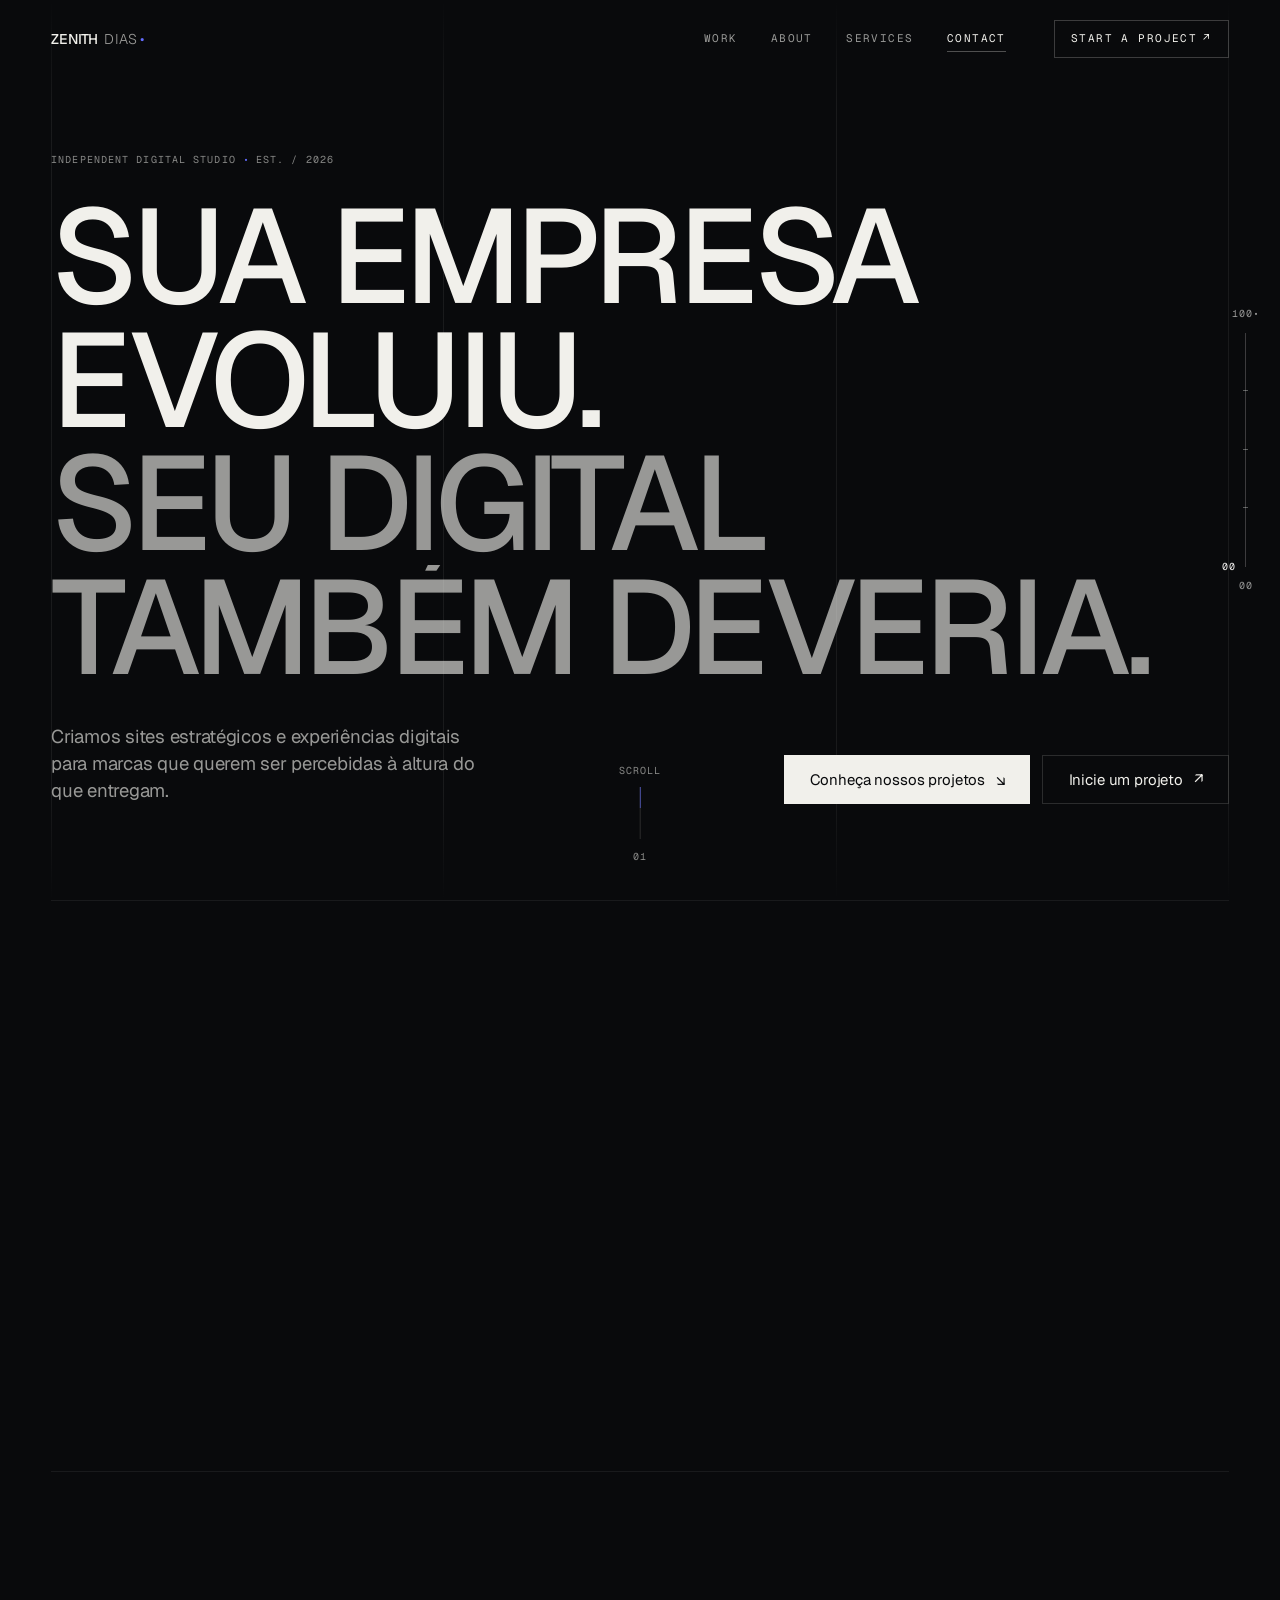
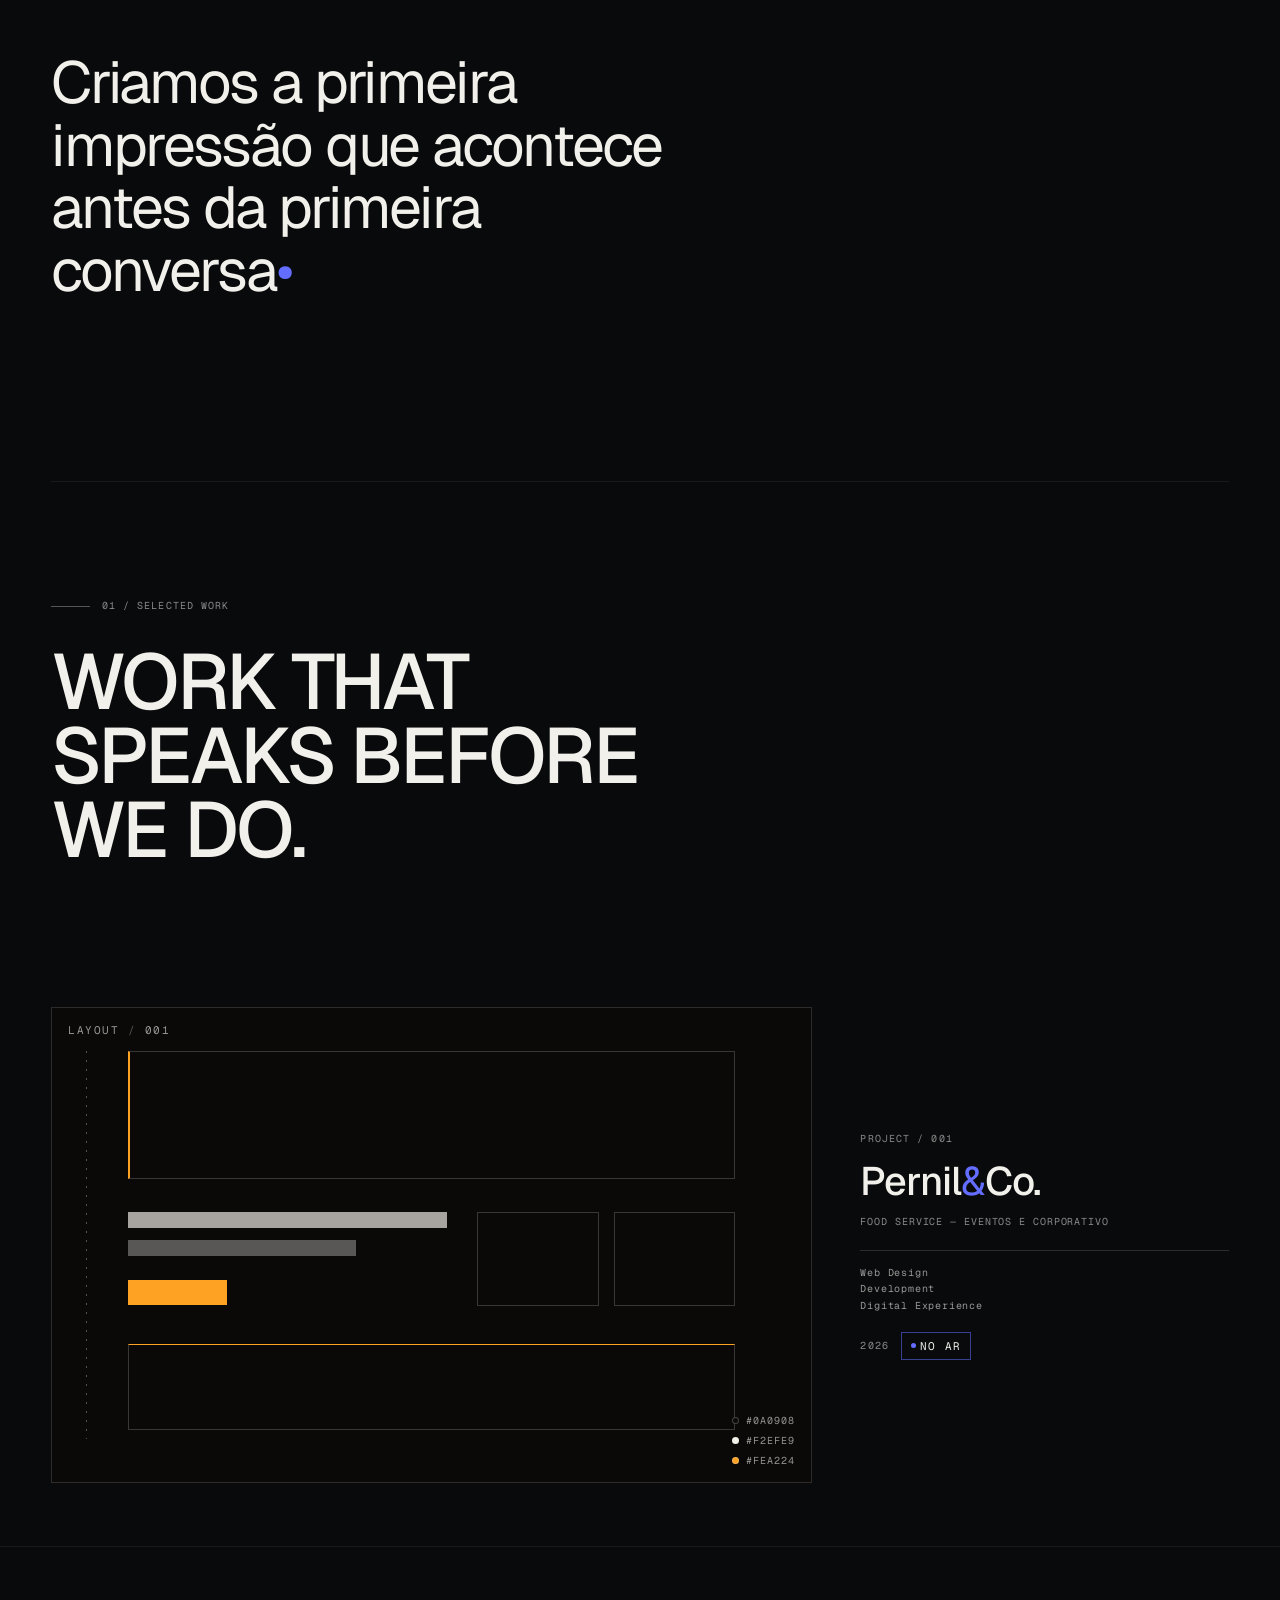
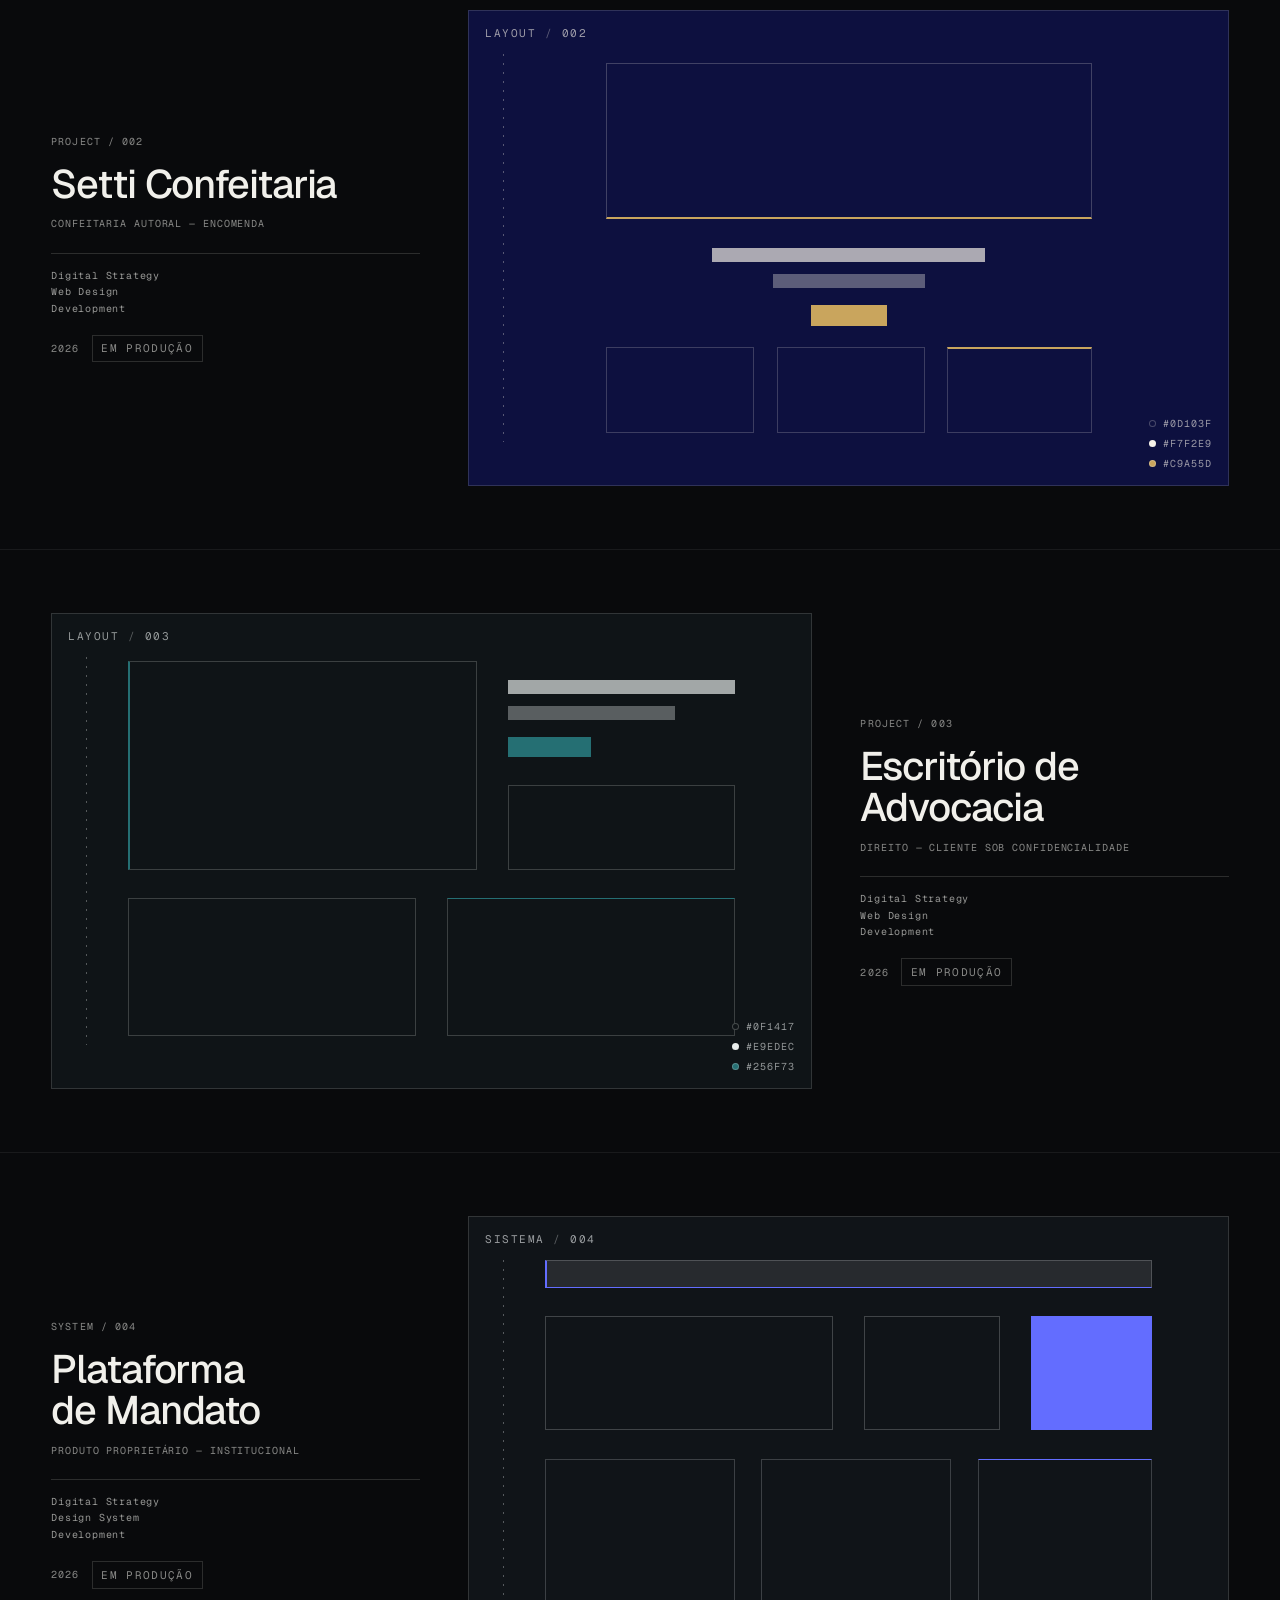
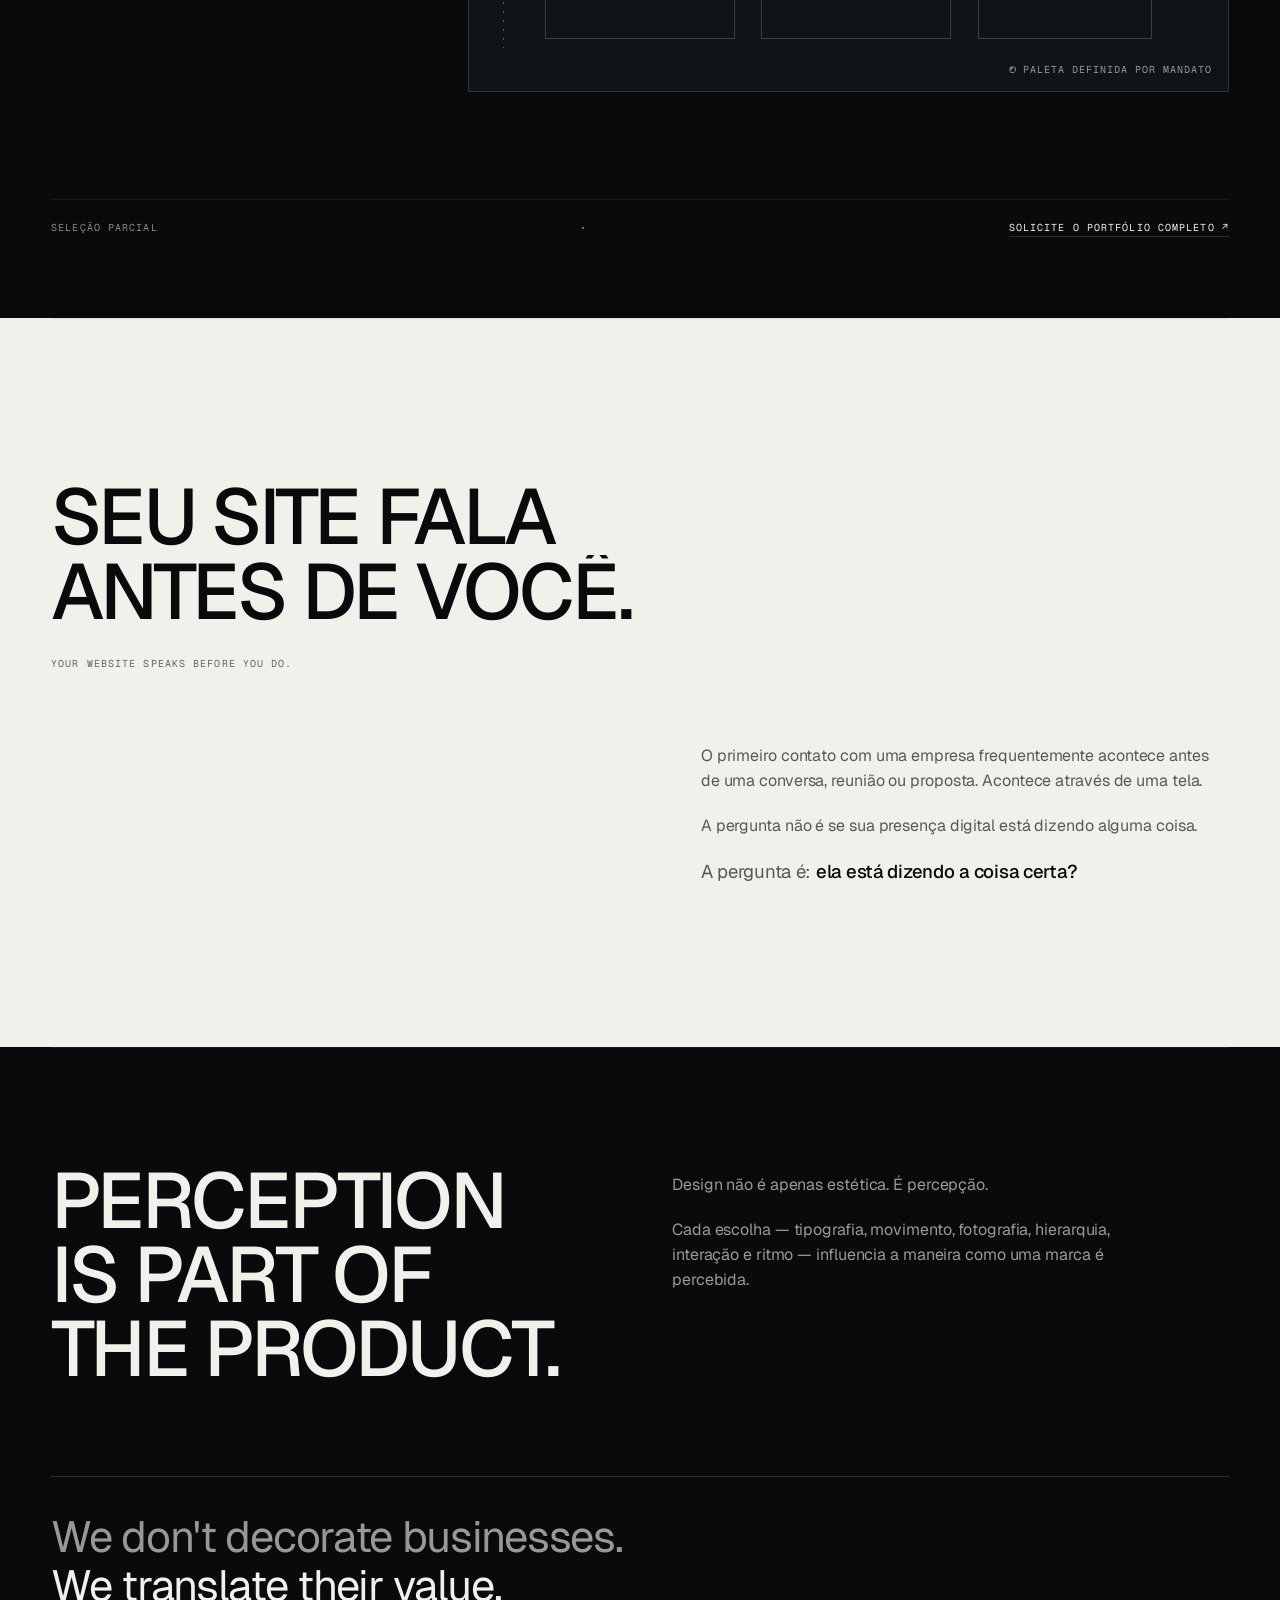
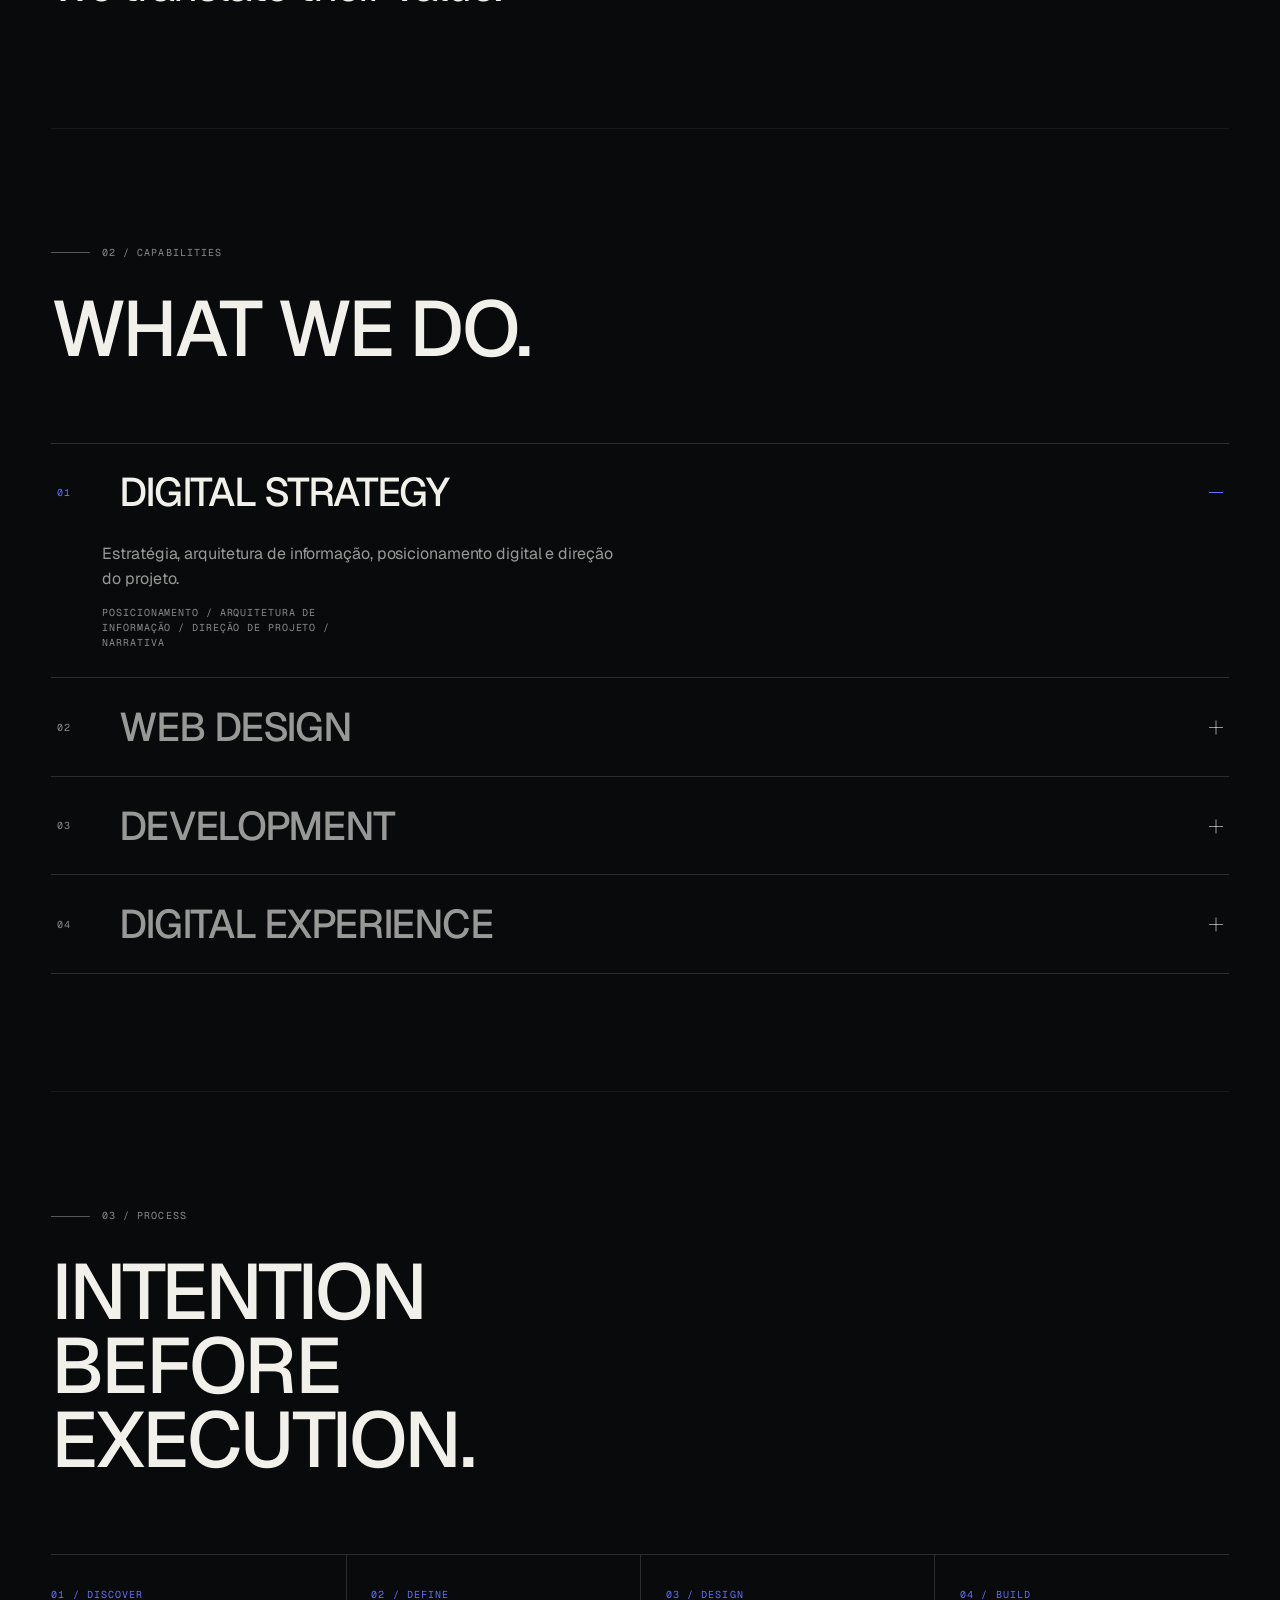
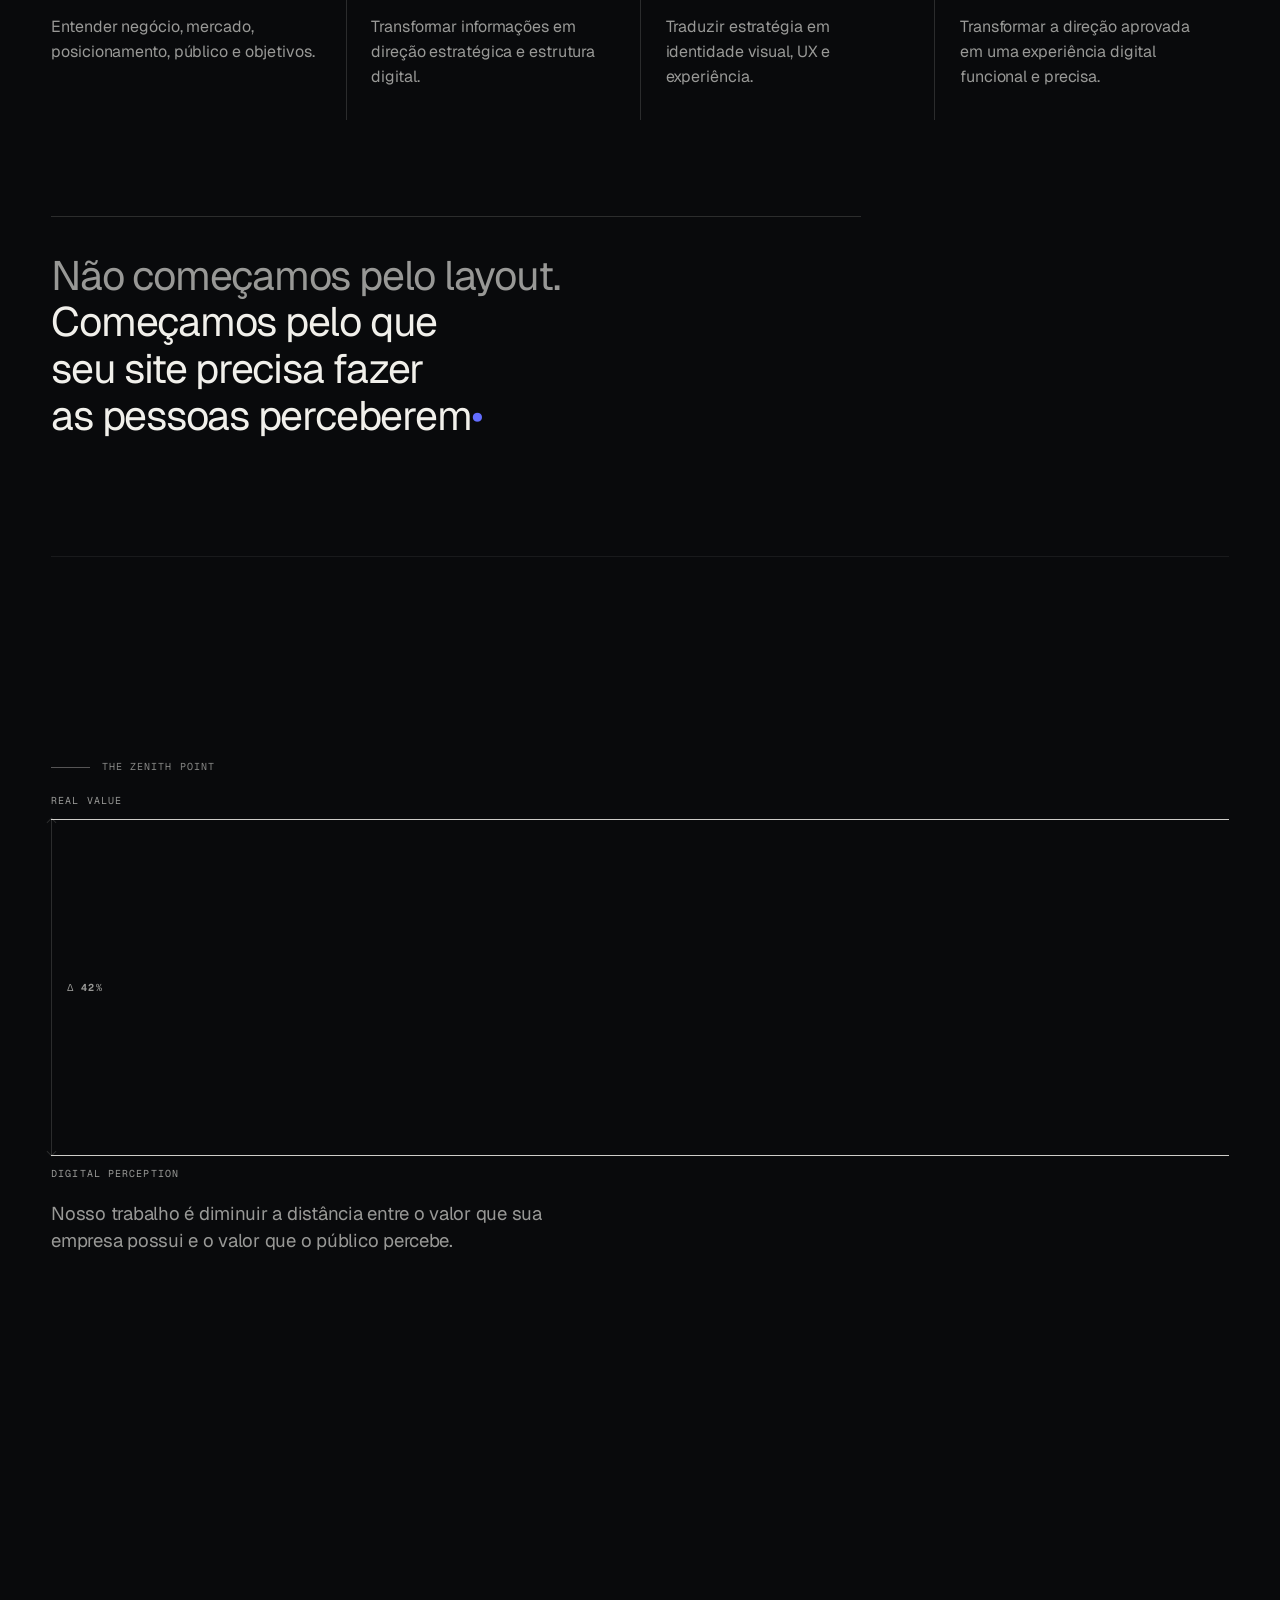
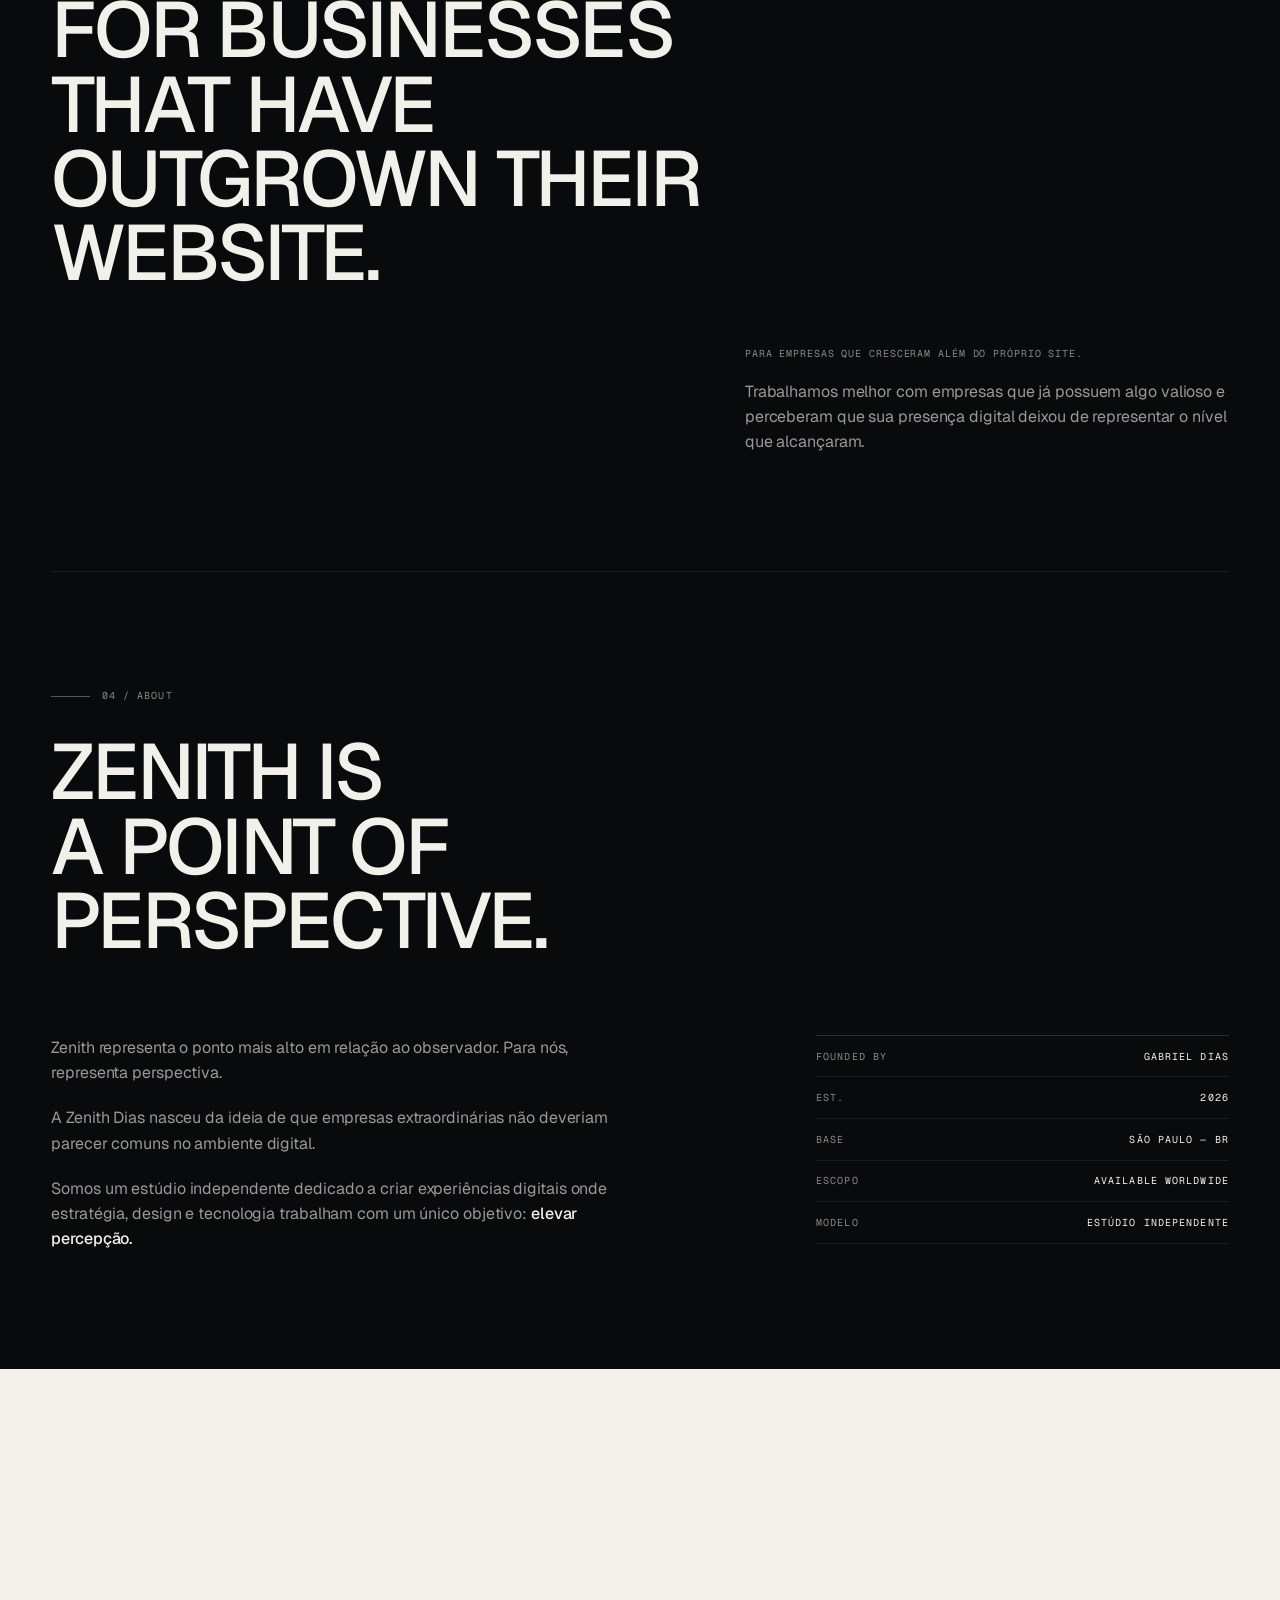
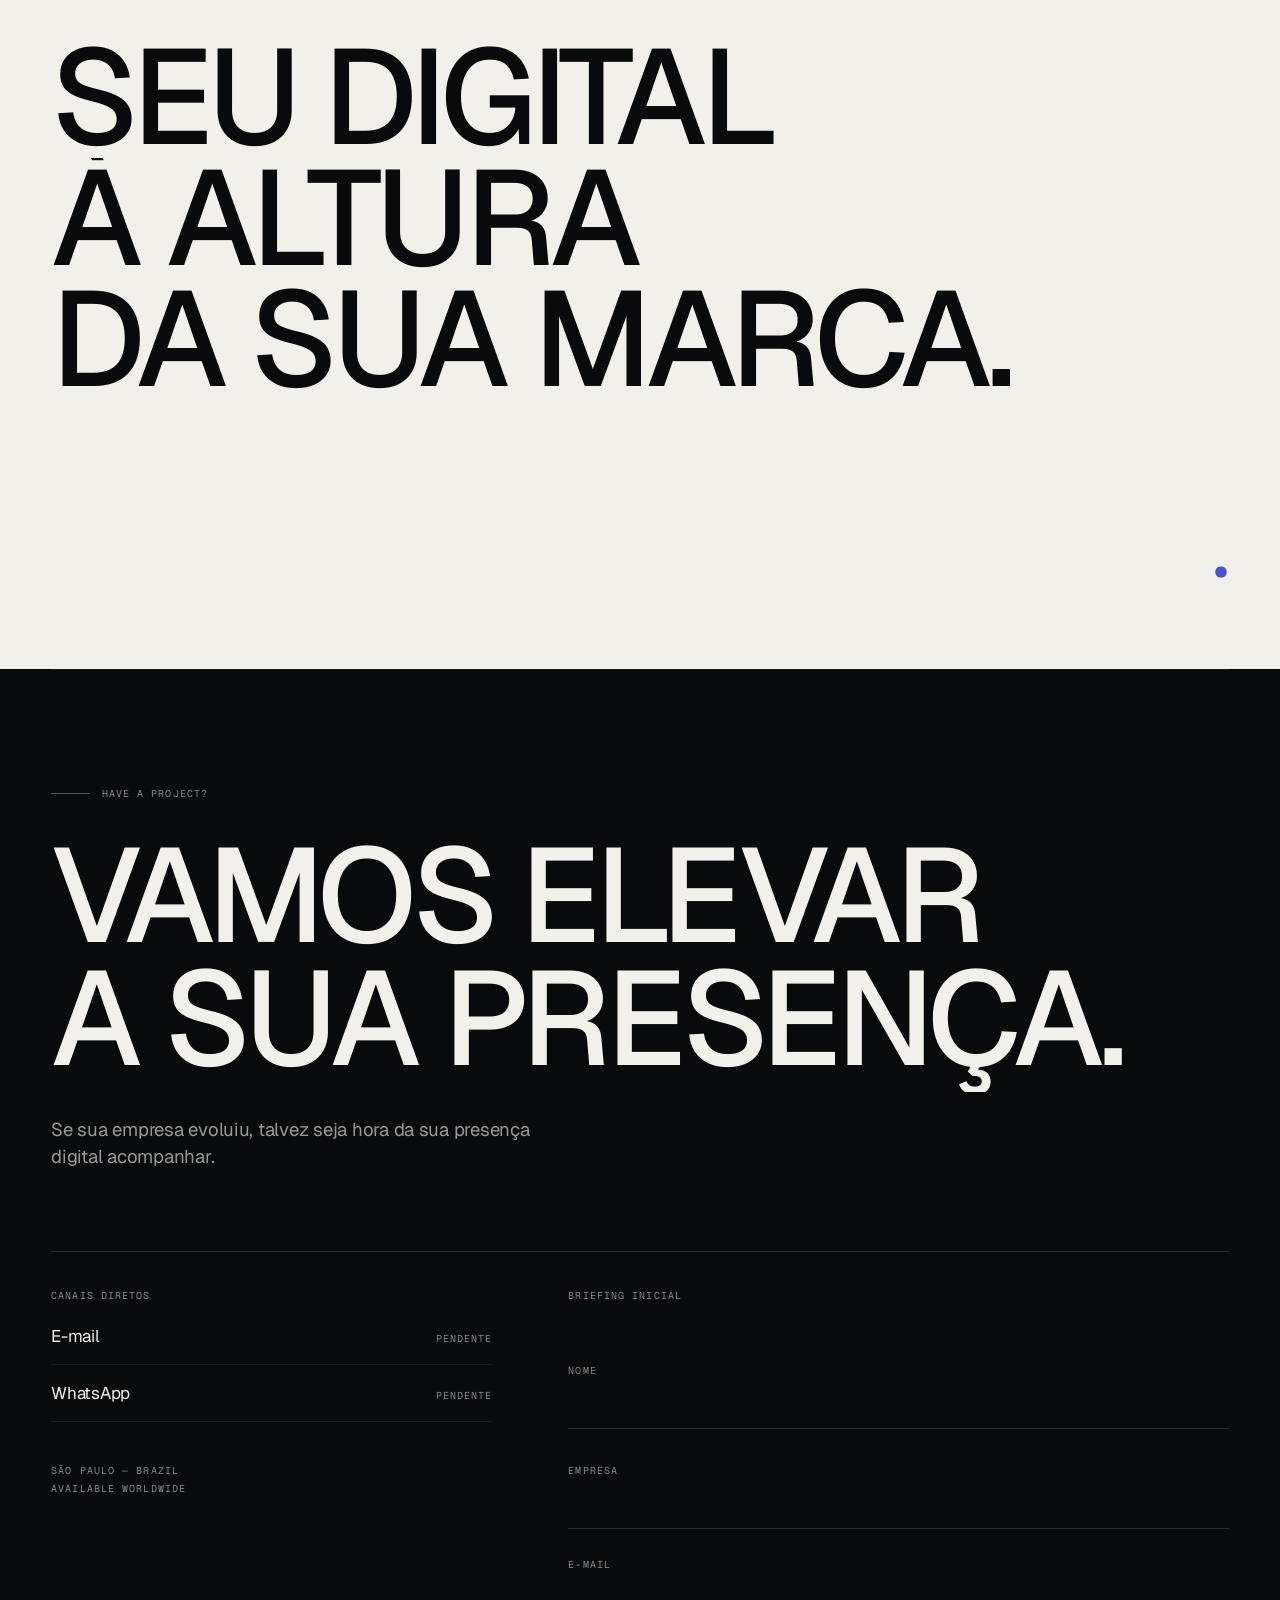
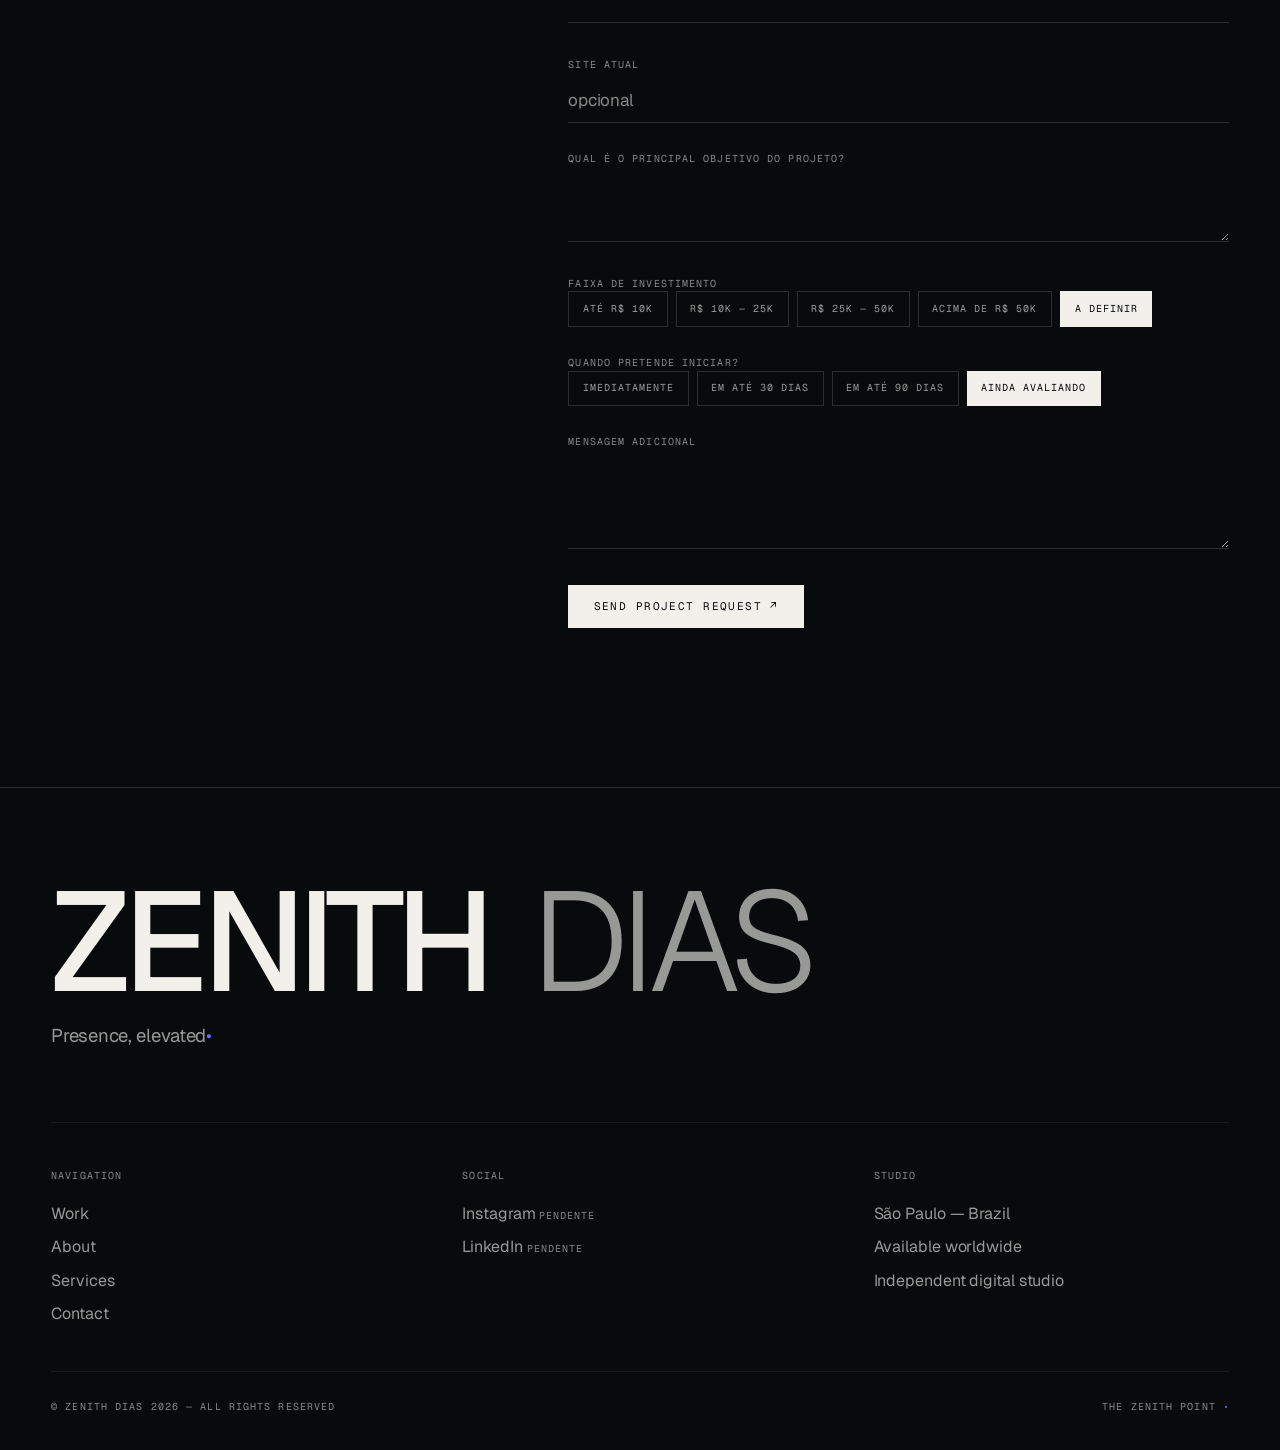
==== index.html @ bc4e7023 "Site institucional da Zenith Dias Página única em HTML, CSS e JavaScript puros, sem build.  Conceito" ====
<!DOCTYPE html>
<html lang="pt-BR">
<head>
<meta charset="utf-8">
<meta name="viewport" content="width=device-width, initial-scale=1">
<meta name="theme-color" content="#090A0C">

<title>Zenith Dias — Independent Digital Studio</title>
<meta name="description" content="Zenith Dias é um estúdio digital independente especializado em estratégia, web design, desenvolvimento e experiências digitais para marcas que querem elevar sua presença online.">
<meta name="author" content="Zenith Dias">
<meta name="robots" content="index, follow">

<!-- PENDÊNCIA 03 — URL do GitHub Pages. Trocar pelo domínio definitivo quando existir (ver PENDENCIAS.md) -->
<link rel="canonical" href="https://gabrieldias-dev.github.io/zenith-dias/">
<meta property="og:type" content="website">
<meta property="og:site_name" content="Zenith Dias">
<meta property="og:locale" content="pt_BR">
<meta property="og:title" content="Zenith Dias — Independent Digital Studio">
<meta property="og:description" content="Transformamos presença digital em percepção de valor. Estratégia, web design, desenvolvimento e experiências digitais.">
<meta property="og:url" content="https://gabrieldias-dev.github.io/zenith-dias/">
<!-- PENDÊNCIA 04 — og:image ainda não existe. Quando a arte 1200x630 for criada:
     <meta property="og:image" content="https://gabrieldias-dev.github.io/zenith-dias/assets/og.png"> -->
<meta name="twitter:card" content="summary_large_image">
<meta name="twitter:title" content="Zenith Dias — Independent Digital Studio">
<meta name="twitter:description" content="Transformamos presença digital em percepção de valor.">

<link rel="icon" href="assets/favicon.svg" type="image/svg+xml">
<link rel="preconnect" href="https://fonts.googleapis.com">
<link rel="preconnect" href="https://fonts.gstatic.com" crossorigin>
<link rel="stylesheet" href="https://fonts.googleapis.com/css2?family=Geist:wght@300..700&family=Geist+Mono:wght@300..500&display=swap">
<link rel="stylesheet" href="assets/css/styles.css">

<script>
/* Decide o estado inicial antes da primeira pintura, para o loader nao piscar.
   Sem JS, a regra `html:not(.has-js) .loader{display:none}` mantem o site utilizavel. */
(function () {
  var h = document.documentElement;
  h.classList.add('has-js');
  var calmo = window.matchMedia('(prefers-reduced-motion: reduce)').matches;
  var visto = false;
  try { visto = sessionStorage.getItem('zd:entrada') === '1'; } catch (e) {}
  if (calmo || visto) { h.classList.add('sem-loader', 'is-ready'); }
})();
</script>

<script type="application/ld+json">
{
  "@context": "https://schema.org",
  "@type": "ProfessionalService",
  "name": "Zenith Dias",
  "alternateName": "Zenith Dias — Independent Digital Studio",
  "description": "Estúdio digital independente especializado em estratégia, web design, desenvolvimento e experiências digitais.",
  "url": "https://gabrieldias-dev.github.io/zenith-dias/",
  "slogan": "Presence, elevated.",
  "foundingDate": "2026",
  "founder": { "@type": "Person", "name": "Gabriel Dias" },
  "address": { "@type": "PostalAddress", "addressLocality": "São Paulo", "addressRegion": "SP", "addressCountry": "BR" },
  "areaServed": "Worldwide",
  "knowsAbout": ["Digital Strategy", "Web Design", "Web Development", "Digital Experience"]
}
</script>
</head>

<body class="s-dark">

<a class="salto" href="#hero">Ir para o conteúdo</a>

<!-- ══ EXPERIÊNCIA INICIAL ══════════════════════════════════════════════ -->
<div class="loader" id="loader" aria-hidden="true">
  <div class="loader__marca">
    <span class="loader__nome">ZENITH</span><span class="loader__ponto">•</span>
  </div>
  <div class="loader__medidor">
    <span class="loader__num" id="loader-num">00</span>
    <span class="loader__trilho"><span class="loader__fio" id="loader-fio"></span></span>
  </div>
</div>

<!-- ══ INSTRUMENTOS (decorativos) ═══════════════════════════════════════ -->
<div class="cursor" id="cursor" aria-hidden="true">
  <span class="cursor__anel"></span>
  <span class="cursor__rotulo" id="cursor-rotulo"></span>
</div>

<!-- Medidor de scroll: sobe de 00 até o Zenith Point, no topo. -->
<div class="medidor" id="medidor" aria-hidden="true">
  <span class="medidor__cap medidor__cap--alto">100<i>•</i></span>
  <span class="medidor__trilho">
    <span class="medidor__fio"></span>
    <i class="medidor__tick" style="--at:.25"></i>
    <i class="medidor__tick" style="--at:.5"></i>
    <i class="medidor__tick" style="--at:.75"></i>
    <span class="medidor__marca"><b id="medidor-num">00</b></span>
  </span>
  <span class="medidor__cap medidor__cap--baixo">00</span>
</div>

<!-- ══ HEADER ═══════════════════════════════════════════════════════════ -->
<header class="cabeca" id="cabeca">
  <div class="cabeca__in">
    <a class="marca" href="#hero" aria-label="Zenith Dias — início">
      <span class="marca__z">ZENITH</span><span class="marca__d">DIAS</span><span class="marca__p" aria-hidden="true">•</span>
    </a>

    <nav class="nav" aria-label="Navegação principal">
      <a href="#work"><span>WORK</span></a>
      <a href="#about"><span>ABOUT</span></a>
      <a href="#services"><span>SERVICES</span></a>
      <a href="#contact"><span>CONTACT</span></a>
    </nav>

    <a class="cta-topo" href="#contact" data-magnetico>
      <span>START A PROJECT</span><i aria-hidden="true">↗</i>
    </a>

    <button class="menu-btn" id="menu-btn" type="button" aria-expanded="false" aria-controls="menu">
      <span class="menu-btn__t">MENU</span>
      <span class="menu-btn__i" aria-hidden="true"><i></i><i></i></span>
    </button>
  </div>
</header>

<!-- Menu mobile -->
<div class="menu" id="menu" hidden>
  <nav class="menu__nav" aria-label="Navegação">
    <a href="#work"><em>01</em><span>WORK</span></a>
    <a href="#services"><em>02</em><span>SERVICES</span></a>
    <a href="#about"><em>03</em><span>ABOUT</span></a>
    <a href="#contact"><em>04</em><span>CONTACT</span></a>
  </nav>
  <div class="menu__pe">
    <p class="mono">SÃO PAULO — BRAZIL<br>AVAILABLE WORLDWIDE</p>
    <p class="mono">PRESENCE, ELEVATED<span class="pt">•</span></p>
  </div>
</div>

<main id="conteudo">

  <!-- ══ HERO ═══════════════════════════════════════════════════════════ -->
  <section class="hero" id="hero">
    <div class="hero__grade" aria-hidden="true"><i></i><i></i><i></i><i></i></div>

    <div class="hero__in">
      <p class="mono hero__eyebrow" data-reveal>
        INDEPENDENT DIGITAL STUDIO <span class="pt" aria-hidden="true">•</span> EST. / 2026
      </p>

      <h1 class="display hero__h1" data-linhas>
        <span class="linha"><span>SUA EMPRESA</span></span>
        <span class="linha"><span>EVOLUIU.</span></span>
        <span class="linha linha--dim"><span>SEU DIGITAL</span></span>
        <span class="linha linha--dim"><span>TAMBÉM DEVERIA.</span></span>
      </h1>

      <div class="hero__base">
        <p class="lead hero__lead" data-reveal style="--d:.55s">
          Criamos sites estratégicos e experiências digitais para marcas
          que querem ser percebidas à altura do que entregam.
        </p>

        <div class="hero__acoes" data-reveal style="--d:.68s">
          <a class="btn btn--forte" href="#work" data-magnetico>
            <span>Conheça nossos projetos</span><i aria-hidden="true">↘</i>
          </a>
          <a class="btn btn--fio" href="#contact" data-magnetico>
            <span>Inicie um projeto</span><i aria-hidden="true">↗</i>
          </a>
        </div>
      </div>
    </div>

    <div class="hero__meta hero__meta--esq mono" data-reveal style="--d:.8s">
      <span>ZENITH DIAS</span>
      <span>SÃO PAULO — BRAZIL</span>
      <span>AVAILABLE WORLDWIDE</span>
    </div>

    <div class="hero__meta hero__meta--dir mono" data-reveal style="--d:.86s">
      <span>STRATEGY / DESIGN / TECHNOLOGY</span>
      <span class="hero__slogan">Presence, elevated<i class="pt" aria-hidden="true">•</i></span>
    </div>

    <div class="scroll-ind mono" data-reveal style="--d:.92s" aria-hidden="true">
      <span>SCROLL</span>
      <span class="scroll-ind__fio"><i></i></span>
      <span>01</span>
    </div>
  </section>

  <!-- ══ MANIFESTO ══════════════════════════════════════════════════════ -->
  <section class="secao manifesto" aria-labelledby="t-manifesto">
    <div class="rail">
      <div class="manifesto__grid">
        <h2 class="h2 manifesto__h2" id="t-manifesto" data-palavras>
          GOOD BUSINESSES SHOULDN'T LOOK ORDINARY.
        </h2>

        <div class="manifesto__txt">
          <p data-reveal>
            A Zenith Dias existe para reduzir a distância entre o valor que uma
            empresa entrega e a maneira como ela é percebida.
          </p>
          <p data-reveal style="--d:.12s">
            Unimos estratégia, design e tecnologia para construir experiências
            digitais capazes de representar negócios com mais clareza, presença
            e autoridade.
          </p>
          <p class="mono manifesto__tag" data-reveal style="--d:.24s">
            PERCEPÇÃO <span aria-hidden="true">/</span> ESTRATÉGIA <span aria-hidden="true">/</span> PRESENÇA
          </p>
        </div>
      </div>
    </div>
  </section>

  <!-- ══ FRASE ISOLADA ══════════════════════════════════════════════════ -->
  <section class="secao citacao" aria-label="Nossa premissa">
    <div class="rail">
      <p class="citacao__txt" data-linhas>
        <span class="linha"><span>Criamos a primeira</span></span>
        <span class="linha"><span>impressão que acontece</span></span>
        <span class="linha"><span>antes da primeira</span></span>
        <span class="linha"><span>conversa<i class="pt" aria-hidden="true">•</i></span></span>
      </p>
    </div>
  </section>

  <!-- ══ 01 / SELECTED WORK ═════════════════════════════════════════════ -->
  <section class="secao trabalho" id="work" aria-labelledby="t-work">
    <div class="rail">
      <header class="secao__topo">
        <p class="mono num-secao">01 <span aria-hidden="true">/</span> SELECTED WORK</p>
        <h2 class="h2" id="t-work" data-linhas>
          <span class="linha"><span>WORK THAT</span></span>
          <span class="linha"><span>SPEAKS BEFORE</span></span>
          <span class="linha"><span>WE DO.</span></span>
        </h2>
      </header>
    </div>

    <ol class="projetos">

      <!-- 001 -->
      <li class="projeto" data-projeto>
        <a class="projeto__link" href="https://gabrieldias-dev.github.io/pernil-co/" target="_blank" rel="noopener noreferrer" data-cursor="LIVE ↗">
          <figure class="chapa" style="--p-bg:#0a0908; --p-ink:#f2efe9; --p-accent:#fea224">
            <div class="chapa__quadro">
              <!-- Captura real entra aqui e cobre a planta:
                   <img src="assets/img/work/pernil.webp" alt="Site da Pernil&Co." loading="lazy" decoding="async"> -->
              <div class="planta" aria-hidden="true">
                <span class="planta__b planta__b--hero"></span>
                <span class="planta__b planta__b--t1"></span>
                <span class="planta__b planta__b--t2"></span>
                <span class="planta__b planta__b--cta"></span>
                <span class="planta__b planta__b--c1"></span>
                <span class="planta__b planta__b--c2"></span>
                <span class="planta__b planta__b--faixa"></span>
                <span class="planta__eixo"></span>
              </div>
              <p class="chapa__nota mono" aria-hidden="true">LAYOUT <span>/</span> 001</p>
              <ul class="chapa__cores mono" aria-label="Paleta do projeto">
                <li><i style="background:#0a0908"></i>#0A0908</li>
                <li><i style="background:#f2efe9"></i>#F2EFE9</li>
                <li><i style="background:#fea224"></i>#FEA224</li>
              </ul>
            </div>
          </figure>

          <div class="projeto__ficha">
            <p class="mono projeto__id">PROJECT <span aria-hidden="true">/</span> 001</p>
            <h3 class="h3 projeto__nome">Pernil<span class="amp">&amp;</span>Co.</h3>
            <p class="projeto__seg mono">FOOD SERVICE — EVENTOS E CORPORATIVO</p>
            <ul class="projeto__servs mono">
              <li>Web Design</li>
              <li>Development</li>
              <li>Digital Experience</li>
            </ul>
            <p class="projeto__ano mono">2026 <span class="tag tag--live">NO AR</span></p>
          </div>
        </a>
      </li>

      <!-- 002 -->
      <li class="projeto projeto--inverso" data-projeto>
        <div class="projeto__link" data-cursor="EM PRODUÇÃO">
          <figure class="chapa" style="--p-bg:#0d103f; --p-ink:#f7f2e9; --p-accent:#c9a55d">
            <div class="chapa__quadro">
              <div class="planta planta--editorial" aria-hidden="true">
                <span class="planta__b planta__b--hero"></span>
                <span class="planta__b planta__b--t1"></span>
                <span class="planta__b planta__b--t2"></span>
                <span class="planta__b planta__b--cta"></span>
                <span class="planta__b planta__b--c1"></span>
                <span class="planta__b planta__b--c2"></span>
                <span class="planta__b planta__b--faixa"></span>
                <span class="planta__eixo"></span>
              </div>
              <p class="chapa__nota mono" aria-hidden="true">LAYOUT <span>/</span> 002</p>
              <ul class="chapa__cores mono" aria-label="Paleta do projeto">
                <li><i style="background:#0d103f"></i>#0D103F</li>
                <li><i style="background:#f7f2e9"></i>#F7F2E9</li>
                <li><i style="background:#c9a55d"></i>#C9A55D</li>
              </ul>
            </div>
          </figure>

          <div class="projeto__ficha">
            <p class="mono projeto__id">PROJECT <span aria-hidden="true">/</span> 002</p>
            <h3 class="h3 projeto__nome">Setti Confeitaria</h3>
            <p class="projeto__seg mono">CONFEITARIA AUTORAL — ENCOMENDA</p>
            <ul class="projeto__servs mono">
              <li>Digital Strategy</li>
              <li>Web Design</li>
              <li>Development</li>
            </ul>
            <p class="projeto__ano mono">2026 <span class="tag">EM PRODUÇÃO</span></p>
          </div>
        </div>
      </li>

      <!-- 003 -->
      <li class="projeto" data-projeto>
        <div class="projeto__link" data-cursor="EM PRODUÇÃO">
          <figure class="chapa" style="--p-bg:#0F1417; --p-ink:#E9EDEC; --p-accent:#256F73">
            <div class="chapa__quadro">
              <div class="planta planta--institucional" aria-hidden="true">
                <span class="planta__b planta__b--hero"></span>
                <span class="planta__b planta__b--t1"></span>
                <span class="planta__b planta__b--t2"></span>
                <span class="planta__b planta__b--cta"></span>
                <span class="planta__b planta__b--c1"></span>
                <span class="planta__b planta__b--c2"></span>
                <span class="planta__b planta__b--faixa"></span>
                <span class="planta__eixo"></span>
              </div>
              <p class="chapa__nota mono" aria-hidden="true">LAYOUT <span>/</span> 003</p>
              <ul class="chapa__cores mono" aria-label="Paleta do projeto">
                <li><i style="background:#0F1417"></i>#0F1417</li>
                <li><i style="background:#E9EDEC"></i>#E9EDEC</li>
                <li><i style="background:#256F73"></i>#256F73</li>
              </ul>
            </div>
          </figure>

          <div class="projeto__ficha">
            <p class="mono projeto__id">PROJECT <span aria-hidden="true">/</span> 003</p>
            <h3 class="h3 projeto__nome">Escritório de Advocacia</h3>
            <p class="projeto__seg mono">DIREITO — CLIENTE SOB CONFIDENCIALIDADE</p>
            <ul class="projeto__servs mono">
              <li>Digital Strategy</li>
              <li>Web Design</li>
              <li>Development</li>
            </ul>
            <p class="projeto__ano mono">2026 <span class="tag">EM PRODUÇÃO</span></p>
          </div>
        </div>
      </li>

      <!-- 004 -->
      <li class="projeto projeto--inverso" data-projeto>
        <div class="projeto__link" data-cursor="PLATAFORMA">
          <figure class="chapa" style="--p-bg:#101418; --p-ink:#EEF1F2; --p-accent:#636DFF">
            <div class="chapa__quadro">
              <div class="planta planta--sistema" aria-hidden="true">
                <span class="planta__b planta__b--hero"></span>
                <span class="planta__b planta__b--t1"></span>
                <span class="planta__b planta__b--t2"></span>
                <span class="planta__b planta__b--cta"></span>
                <span class="planta__b planta__b--c1"></span>
                <span class="planta__b planta__b--c2"></span>
                <span class="planta__b planta__b--faixa"></span>
                <span class="planta__eixo"></span>
              </div>
              <p class="chapa__nota mono" aria-hidden="true">SISTEMA <span>/</span> 004</p>
              <ul class="chapa__cores mono" aria-label="Paleta do projeto">
                <li><i class="var"></i>PALETA DEFINIDA POR MANDATO</li>
              </ul>
            </div>
          </figure>

          <div class="projeto__ficha">
            <p class="mono projeto__id">SYSTEM <span aria-hidden="true">/</span> 004</p>
            <h3 class="h3 projeto__nome">Plataforma de Mandato</h3>
            <p class="projeto__seg mono">PRODUTO PROPRIETÁRIO — INSTITUCIONAL</p>
            <ul class="projeto__servs mono">
              <li>Digital Strategy</li>
              <li>Design System</li>
              <li>Development</li>
            </ul>
            <p class="projeto__ano mono">2026 <span class="tag">EM PRODUÇÃO</span></p>
          </div>
        </div>
      </li>
    </ol>

    <div class="rail">
      <p class="trabalho__pe mono" data-reveal>
        SELEÇÃO PARCIAL <span aria-hidden="true">•</span>
        <a href="#contact">Solicite o portfólio completo ↗</a>
      </p>
    </div>
  </section>

  <!-- ══ O PROBLEMA (inverte) ═══════════════════════════════════════════ -->
  <section class="secao problema s-light" aria-labelledby="t-problema">
    <div class="rail">
      <h2 class="h2 problema__h2" id="t-problema" data-linhas>
        <span class="linha"><span>SEU SITE FALA</span></span>
        <span class="linha"><span>ANTES DE VOCÊ.</span></span>
      </h2>

      <p class="mono problema__en" data-reveal>YOUR WEBSITE SPEAKS BEFORE YOU DO.</p>

      <div class="problema__txt">
        <p data-reveal style="--d:.1s">
          O primeiro contato com uma empresa frequentemente acontece antes de uma
          conversa, reunião ou proposta. Acontece através de uma tela.
        </p>
        <p data-reveal style="--d:.2s">
          A pergunta não é se sua presença digital está dizendo alguma coisa.
        </p>
        <p class="problema__pergunta" data-reveal style="--d:.32s">
          A pergunta é: <strong>ela está dizendo a coisa certa?</strong>
        </p>
      </div>
    </div>
  </section>

  <!-- ══ FILOSOFIA ══════════════════════════════════════════════════════ -->
  <section class="secao filosofia" aria-labelledby="t-filosofia">
    <div class="rail">
      <div class="filosofia__grid">
        <h2 class="h2" id="t-filosofia" data-linhas>
          <span class="linha"><span>PERCEPTION</span></span>
          <span class="linha"><span>IS PART OF</span></span>
          <span class="linha"><span>THE PRODUCT.</span></span>
        </h2>

        <div class="filosofia__txt">
          <p data-reveal>Design não é apenas estética. É percepção.</p>
          <p data-reveal style="--d:.12s">
            Cada escolha — tipografia, movimento, fotografia, hierarquia,
            interação e ritmo — influencia a maneira como uma marca é percebida.
          </p>
        </div>
      </div>

      <blockquote class="destaque" data-reveal style="--d:.2s">
        <p>We don't decorate businesses.<br><span class="destaque__b">We translate their value.</span></p>
      </blockquote>
    </div>
  </section>

  <!-- ══ 02 / CAPABILITIES ══════════════════════════════════════════════ -->
  <section class="secao capacidades" id="services" aria-labelledby="t-serv">
    <div class="rail">
      <header class="secao__topo">
        <p class="mono num-secao">02 <span aria-hidden="true">/</span> CAPABILITIES</p>
        <h2 class="h2" id="t-serv" data-linhas>
          <span class="linha"><span>WHAT WE DO.</span></span>
        </h2>
      </header>

      <ul class="servicos" id="servicos">
        <li class="servico" data-servico>
          <button type="button" class="servico__cab" aria-expanded="false" aria-controls="s1">
            <span class="mono servico__num">01</span>
            <span class="servico__nome">DIGITAL STRATEGY</span>
            <span class="servico__sinal" aria-hidden="true"><i></i><i></i></span>
          </button>
          <div class="servico__corpo" id="s1">
            <div class="servico__corpo-in">
              <p>Estratégia, arquitetura de informação, posicionamento digital e direção do projeto.</p>
              <p class="mono servico__itens">POSICIONAMENTO / ARQUITETURA DE INFORMAÇÃO / DIREÇÃO DE PROJETO / NARRATIVA</p>
            </div>
          </div>
        </li>

        <li class="servico" data-servico>
          <button type="button" class="servico__cab" aria-expanded="false" aria-controls="s2">
            <span class="mono servico__num">02</span>
            <span class="servico__nome">WEB DESIGN</span>
            <span class="servico__sinal" aria-hidden="true"><i></i><i></i></span>
          </button>
          <div class="servico__corpo" id="s2">
            <div class="servico__corpo-in">
              <p>UX, UI e direção visual para experiências digitais diferenciadas.</p>
              <p class="mono servico__itens">UX / UI / DIREÇÃO VISUAL / SISTEMA TIPOGRÁFICO / DESIGN SYSTEM</p>
            </div>
          </div>
        </li>

        <li class="servico" data-servico>
          <button type="button" class="servico__cab" aria-expanded="false" aria-controls="s3">
            <span class="mono servico__num">03</span>
            <span class="servico__nome">DEVELOPMENT</span>
            <span class="servico__sinal" aria-hidden="true"><i></i><i></i></span>
          </button>
          <div class="servico__corpo" id="s3">
            <div class="servico__corpo-in">
              <p>Desenvolvimento responsivo, rápido, preciso e orientado à experiência.</p>
              <p class="mono servico__itens">FRONT-END / PERFORMANCE / RESPONSIVIDADE / ACESSIBILIDADE / SEO TÉCNICO</p>
            </div>
          </div>
        </li>

        <li class="servico" data-servico>
          <button type="button" class="servico__cab" aria-expanded="false" aria-controls="s4">
            <span class="mono servico__num">04</span>
            <span class="servico__nome">DIGITAL EXPERIENCE</span>
            <span class="servico__sinal" aria-hidden="true"><i></i><i></i></span>
          </button>
          <div class="servico__corpo" id="s4">
            <div class="servico__corpo-in">
              <p>Motion, microinterações e experiências que tornam a navegação memorável.</p>
              <p class="mono servico__itens">MOTION / MICROINTERAÇÕES / TRANSIÇÕES / DIREÇÃO DE MOVIMENTO</p>
            </div>
          </div>
        </li>
      </ul>
    </div>
  </section>

  <!-- ══ 03 / PROCESS ═══════════════════════════════════════════════════ -->
  <section class="secao processo" aria-labelledby="t-proc">
    <div class="rail">
      <header class="secao__topo">
        <p class="mono num-secao">03 <span aria-hidden="true">/</span> PROCESS</p>
        <h2 class="h2" id="t-proc" data-linhas>
          <span class="linha"><span>INTENTION</span></span>
          <span class="linha"><span>BEFORE</span></span>
          <span class="linha"><span>EXECUTION.</span></span>
        </h2>
      </header>

      <ol class="etapas">
        <li class="etapa" data-reveal>
          <p class="mono etapa__num">01 <span aria-hidden="true">/</span> DISCOVER</p>
          <p class="etapa__txt">Entender negócio, mercado, posicionamento, público e objetivos.</p>
        </li>
        <li class="etapa" data-reveal style="--d:.1s">
          <p class="mono etapa__num">02 <span aria-hidden="true">/</span> DEFINE</p>
          <p class="etapa__txt">Transformar informações em direção estratégica e estrutura digital.</p>
        </li>
        <li class="etapa" data-reveal style="--d:.2s">
          <p class="mono etapa__num">03 <span aria-hidden="true">/</span> DESIGN</p>
          <p class="etapa__txt">Traduzir estratégia em identidade visual, UX e experiência.</p>
        </li>
        <li class="etapa" data-reveal style="--d:.3s">
          <p class="mono etapa__num">04 <span aria-hidden="true">/</span> BUILD</p>
          <p class="etapa__txt">Transformar a direção aprovada em uma experiência digital funcional e precisa.</p>
        </li>
      </ol>

      <p class="processo__frase" data-linhas>
        <span class="linha"><span>Não começamos pelo layout.</span></span>
        <span class="linha"><span>Começamos pelo que</span></span>
        <span class="linha"><span>seu site precisa fazer</span></span>
        <span class="linha"><span>as pessoas perceberem<i class="pt" aria-hidden="true">•</i></span></span>
      </p>
    </div>
  </section>

  <!-- ══ DIFERENCIAL — THE ZENITH POINT ═════════════════════════════════ -->
  <section class="convergencia" id="convergencia" aria-labelledby="t-conv">
    <div class="convergencia__pista">
      <div class="convergencia__palco" id="palco">
        <div class="rail convergencia__in">

          <p class="mono num-secao">THE ZENITH POINT</p>
          <h2 class="sr" id="t-conv">A distância entre valor real e percepção digital</h2>

          <div class="niveis" aria-hidden="true">
            <div class="nivel nivel--alto">
              <span class="nivel__fio"></span>
              <span class="mono nivel__rot">REAL VALUE</span>
            </div>

            <div class="cota">
              <span class="cota__seta cota__seta--cima"></span>
              <span class="cota__fio"></span>
              <span class="mono cota__delta">Δ <b id="conv-delta">42</b>%</span>
              <span class="cota__seta cota__seta--baixo"></span>
            </div>

            <div class="nivel nivel--baixo">
              <span class="nivel__fio"></span>
              <span class="mono nivel__rot">DIGITAL PERCEPTION</span>
            </div>

            <span class="ponto-zenith" id="ponto-zenith">
              <i class="ponto-zenith__halo"></i>
              <i class="ponto-zenith__nucleo"></i>
              <span class="mono ponto-zenith__rot">THE ZENITH POINT <i>•</i></span>
            </span>
          </div>

          <p class="convergencia__txt">
            Nosso trabalho é diminuir a distância entre o valor que sua empresa
            possui e o valor que o público percebe.
          </p>
        </div>
      </div>
    </div>
  </section>

  <!-- ══ CLIENTE IDEAL ══════════════════════════════════════════════════ -->
  <section class="secao ideal" aria-labelledby="t-ideal">
    <div class="rail">
      <div class="ideal__grid">
        <h2 class="h2" id="t-ideal" data-linhas>
          <span class="linha"><span>FOR BUSINESSES</span></span>
          <span class="linha"><span>THAT HAVE</span></span>
          <span class="linha"><span>OUTGROWN THEIR</span></span>
          <span class="linha"><span>WEBSITE.</span></span>
        </h2>

        <div class="ideal__txt">
          <p class="mono ideal__pt" data-reveal>PARA EMPRESAS QUE CRESCERAM ALÉM DO PRÓPRIO SITE.</p>
          <p data-reveal style="--d:.12s">
            Trabalhamos melhor com empresas que já possuem algo valioso e
            perceberam que sua presença digital deixou de representar o nível
            que alcançaram.
          </p>
        </div>
      </div>
    </div>
  </section>

  <!-- ══ 04 / ABOUT ═════════════════════════════════════════════════════ -->
  <section class="secao sobre" id="about" aria-labelledby="t-sobre">
    <div class="rail">
      <header class="secao__topo">
        <p class="mono num-secao">04 <span aria-hidden="true">/</span> ABOUT</p>
        <h2 class="h2" id="t-sobre" data-linhas>
          <span class="linha"><span>ZENITH IS</span></span>
          <span class="linha"><span>A POINT OF</span></span>
          <span class="linha"><span>PERSPECTIVE.</span></span>
        </h2>
      </header>

      <div class="sobre__grid">
        <div class="sobre__txt">
          <p data-reveal>
            Zenith representa o ponto mais alto em relação ao observador.
            Para nós, representa perspectiva.
          </p>
          <p data-reveal style="--d:.1s">
            A Zenith Dias nasceu da ideia de que empresas extraordinárias não
            deveriam parecer comuns no ambiente digital.
          </p>
          <p data-reveal style="--d:.2s">
            Somos um estúdio independente dedicado a criar experiências digitais
            onde estratégia, design e tecnologia trabalham com um único objetivo:
            <strong>elevar percepção.</strong>
          </p>
        </div>

        <dl class="sobre__ficha mono" data-reveal style="--d:.28s">
          <div><dt>FOUNDED BY</dt><dd>GABRIEL DIAS</dd></div>
          <div><dt>EST.</dt><dd>2026</dd></div>
          <div><dt>BASE</dt><dd>SÃO PAULO — BR</dd></div>
          <div><dt>ESCOPO</dt><dd>AVAILABLE WORLDWIDE</dd></div>
          <div><dt>MODELO</dt><dd>ESTÚDIO INDEPENDENTE</dd></div>
        </dl>
      </div>
    </div>
  </section>

  <!-- ══ PÔSTER (inverte) ═══════════════════════════════════════════════ -->
  <section class="poster s-light" aria-label="Seu digital à altura da sua marca">
    <p class="poster__txt display" data-linhas>
      <span class="linha"><span>SEU DIGITAL</span></span>
      <span class="linha"><span>À ALTURA</span></span>
      <span class="linha"><span>DA SUA MARCA.</span></span>
    </p>
    <span class="poster__pt" aria-hidden="true">•</span>
  </section>

  <!-- ══ CTA FINAL + FORMULÁRIO ═════════════════════════════════════════ -->
  <section class="secao contato" id="contact" aria-labelledby="t-contato">
    <div class="rail">
      <p class="mono num-secao" data-reveal>HAVE A PROJECT?</p>

      <h2 class="display contato__h2" id="t-contato" data-linhas>
        <span class="linha"><span>VAMOS ELEVAR</span></span>
        <span class="linha"><span>A SUA PRESENÇA.</span></span>
      </h2>

      <p class="lead contato__lead" data-reveal style="--d:.2s">
        Se sua empresa evoluiu, talvez seja hora da sua presença digital acompanhar.
      </p>

      <div class="contato__grid">
        <div class="canais" data-reveal style="--d:.28s">
          <p class="mono canais__rot">CANAIS DIRETOS</p>
          <ul class="canais__lista" id="canais-lista">
            <!-- Preenchido por assets/js/main.js a partir do objeto CONTATO. -->
          </ul>
          <p class="mono canais__loc">SÃO PAULO — BRAZIL<br>AVAILABLE WORLDWIDE</p>
        </div>

        <form class="form" id="form" novalidate>
          <p class="mono form__rot">BRIEFING INICIAL</p>

          <div class="campo">
            <label for="f-nome">Nome</label>
            <input id="f-nome" name="nome" type="text" autocomplete="name" required>
            <span class="campo__erro" data-erro-de="f-nome"></span>
          </div>

          <div class="campo">
            <label for="f-empresa">Empresa</label>
            <input id="f-empresa" name="empresa" type="text" autocomplete="organization">
          </div>

          <div class="campo">
            <label for="f-email">E-mail</label>
            <input id="f-email" name="email" type="email" autocomplete="email" required>
            <span class="campo__erro" data-erro-de="f-email"></span>
          </div>

          <div class="campo">
            <label for="f-site">Site atual</label>
            <input id="f-site" name="site" type="text" inputmode="url" placeholder="opcional">
          </div>

          <div class="campo">
            <label for="f-objetivo">Qual é o principal objetivo do projeto?</label>
            <textarea id="f-objetivo" name="objetivo" rows="2" required></textarea>
            <span class="campo__erro" data-erro-de="f-objetivo"></span>
          </div>

          <fieldset class="fieldset">
            <legend>Faixa de investimento</legend>
            <div class="fichas">
              <label class="ficha"><input type="radio" name="investimento" value="Até R$ 10 mil"><span>ATÉ R$ 10K</span></label>
              <label class="ficha"><input type="radio" name="investimento" value="R$ 10 mil a R$ 25 mil"><span>R$ 10K — 25K</span></label>
              <label class="ficha"><input type="radio" name="investimento" value="R$ 25 mil a R$ 50 mil"><span>R$ 25K — 50K</span></label>
              <label class="ficha"><input type="radio" name="investimento" value="Acima de R$ 50 mil"><span>ACIMA DE R$ 50K</span></label>
              <label class="ficha"><input type="radio" name="investimento" value="A definir" checked><span>A DEFINIR</span></label>
            </div>
          </fieldset>

          <fieldset class="fieldset">
            <legend>Quando pretende iniciar?</legend>
            <div class="fichas">
              <label class="ficha"><input type="radio" name="prazo" value="Imediatamente"><span>IMEDIATAMENTE</span></label>
              <label class="ficha"><input type="radio" name="prazo" value="Em até 30 dias"><span>EM ATÉ 30 DIAS</span></label>
              <label class="ficha"><input type="radio" name="prazo" value="Em até 90 dias"><span>EM ATÉ 90 DIAS</span></label>
              <label class="ficha"><input type="radio" name="prazo" value="Ainda avaliando" checked><span>AINDA AVALIANDO</span></label>
            </div>
          </fieldset>

          <div class="campo">
            <label for="f-msg">Mensagem adicional</label>
            <textarea id="f-msg" name="mensagem" rows="3"></textarea>
          </div>

          <button class="btn btn--forte form__enviar" type="submit" data-magnetico>
            <span>SEND PROJECT REQUEST</span><i aria-hidden="true">↗</i>
          </button>

          <p class="form__status mono" id="form-status" role="status" aria-live="polite"></p>

          <noscript>
            <p class="form__status mono">
              O envio deste formulário depende de JavaScript. Escreva direto para o e-mail listado ao lado.
            </p>
          </noscript>
        </form>
      </div>
    </div>
  </section>
</main>

<!-- ══ FOOTER ═══════════════════════════════════════════════════════════ -->
<footer class="pe" aria-labelledby="t-pe">
  <div class="rail">
    <h2 class="sr" id="t-pe">Rodapé</h2>

    <div class="pe__marca">
      <p class="pe__word">ZENITH<span>DIAS</span></p>
      <p class="pe__slogan">Presence, elevated<i class="pt" aria-hidden="true">•</i></p>
    </div>

    <div class="pe__cols">
      <nav class="pe__col" aria-label="Navegação do rodapé">
        <p class="mono pe__rot">NAVIGATION</p>
        <ul>
          <li><a href="#work">Work</a></li>
          <li><a href="#about">About</a></li>
          <li><a href="#services">Services</a></li>
          <li><a href="#contact">Contact</a></li>
        </ul>
      </nav>

      <div class="pe__col">
        <p class="mono pe__rot">SOCIAL</p>
        <ul id="pe-social">
          <!-- Preenchido por main.js a partir do objeto CONTATO. -->
        </ul>
      </div>

      <div class="pe__col">
        <p class="mono pe__rot">STUDIO</p>
        <ul>
          <li>São Paulo — Brazil</li>
          <li>Available worldwide</li>
          <li>Independent digital studio</li>
        </ul>
      </div>
    </div>

    <div class="pe__base mono">
      <p>© ZENITH DIAS 2026 <span aria-hidden="true">—</span> ALL RIGHTS RESERVED</p>
      <p class="pe__zp">THE ZENITH POINT <i class="pt" aria-hidden="true">•</i></p>
    </div>
  </div>
</footer>

<script src="assets/js/main.js" defer></script>
</body>
</html>
---- assets/css/styles.css ----
/* ══════════════════════════════════════════════════════════════════════════
   ZENITH DIAS — Independent Digital Studio
   Sistema visual. Toda cor é token; nada de hex solto fora do :root e das
   paletas dos projetos (que são dados reais, declarados no HTML).
   Exceção deliberada: o #fff dos instrumentos em mix-blend-mode: difference,
   que precisa ser branco puro para inverter sozinho sobre qualquer fundo.
   ══════════════════════════════════════════════════════════════════════════ */

/* ── 01 TOKENS ─────────────────────────────────────────────────────────── */
:root {
  /* Marca */
  --zenith-black: #090A0C;
  --lunar-white:  #F1F0EB;
  --graphite:     #565960;
  --zenith-blue:  #636DFF;
  --zenith-blue-ink: #4B52CC;   /* azul acessível sobre off-white (5.4:1) */

  /* Tipografia */
  --sans: 'Geist', -apple-system, BlinkMacSystemFont, 'Segoe UI', Helvetica, Arial, sans-serif;
  --mono: 'Geist Mono', ui-monospace, SFMono-Regular, Menlo, Consolas, monospace;

  /* Escala fluida.
     O display leva um termo de ALTURA junto com o de largura: o hero precisa
     caber em 100svh e a headline precisa ocupar ~60% dele. Só com vw, uma
     viewport estreita e alta deixa a headline pequena demais no hero, e uma
     larga e baixa a faz estourar a altura. O min() resolve os dois casos.
     Teto de 9.2rem medido contra a linha mais longa ("TAMBÉM DEVERIA."). */
  --t-display: clamp(2.3rem, min(10.4vw, 15.5vh), 9.85rem);
  --t-h2:      clamp(2rem, 6.1vw, 6rem);
  --t-h3:      clamp(1.6rem, 3.1vw, 2.75rem);
  --t-quote:   clamp(1.8rem, 4.6vw, 4.25rem);
  --t-lead:    clamp(1.05rem, 1.45vw, 1.375rem);
  --t-body:    clamp(1rem, 1.05vw, 1.125rem);
  --t-mono:    clamp(0.625rem, 0.72vw, 0.75rem);

  /* Espaço */
  --gutter:    clamp(1.25rem, 4vw, 4.5rem);
  --secao-y:   clamp(6rem, 13vh, 12rem);
  --max:       94rem;

  /* Movimento */
  --e-out: cubic-bezier(.16, 1, .3, 1);
  --e-io:  cubic-bezier(.65, 0, .35, 1);
  --dur:   .95s;
}

/* ── 02 SUPERFÍCIES ────────────────────────────────────────────────────────
   A página inverte quando faz uma afirmação sobre o visitante.
   Duas superfícies, os mesmos nomes de token. */
.s-dark {
  --bg: var(--zenith-black);
  --fg: var(--lunar-white);
  --fg-dim:   rgba(241, 240, 235, .62);   /* 6.9:1 */
  --fg-faint: rgba(241, 240, 235, .55);   /* 5.6:1 */
  --rule:      rgba(241, 240, 235, .15);
  --rule-soft: rgba(241, 240, 235, .07);
  --accent: var(--zenith-blue);
  --lift: rgba(241, 240, 235, .04);
}
.s-light {
  --bg: var(--lunar-white);
  --fg: var(--zenith-black);
  --fg-dim:   rgba(9, 10, 12, .66);       /* 6.2:1 */
  --fg-faint: rgba(9, 10, 12, .6);
  --rule:      rgba(9, 10, 12, .17);
  --rule-soft: rgba(9, 10, 12, .08);
  --accent: var(--zenith-blue-ink);
  --lift: rgba(9, 10, 12, .035);
}

/* ── 03 RESET / BASE ──────────────────────────────────────────────────── */
*, *::before, *::after { box-sizing: border-box; }

html {
  -webkit-text-size-adjust: 100%;
  scroll-behavior: smooth;
}

body {
  margin: 0;
  background: var(--bg);
  color: var(--fg);
  font-family: var(--sans);
  font-size: var(--t-body);
  font-weight: 400;
  line-height: 1.58;
  letter-spacing: -.006em;
  -webkit-font-smoothing: antialiased;
  -moz-osx-font-smoothing: grayscale;
  overflow-x: hidden;
  font-synthesis-weight: none;
}

/* Trava o scroll enquanto o loader ou o menu estão abertos. */
html.is-travado, html.is-travado body { overflow: hidden; }

img, svg, video { display: block; max-width: 100%; height: auto; }
ul, ol, dl, dd { margin: 0; padding: 0; list-style: none; }
p, h1, h2, h3, figure, blockquote, fieldset { margin: 0; padding: 0; border: 0; }
button { font: inherit; color: inherit; background: none; border: 0; }
a { color: inherit; text-decoration: none; }

:focus-visible {
  outline: 2px solid var(--accent);
  outline-offset: 3px;
  border-radius: 1px;
}

::selection { background: var(--zenith-blue); color: var(--lunar-white); }

[id] { scroll-margin-top: clamp(4.5rem, 9vh, 7rem); }

.sr {
  position: absolute !important;
  width: 1px; height: 1px;
  margin: -1px; padding: 0;
  overflow: hidden; clip: rect(0 0 0 0);
  white-space: nowrap; border: 0;
}

.salto {
  position: fixed; top: .625rem; left: .625rem; z-index: 300;
  padding: .625rem 1rem;
  font-family: var(--mono); font-size: .75rem; letter-spacing: .08em;
  background: var(--lunar-white); color: var(--zenith-black);
  transform: translateY(-160%);
  transition: transform .3s var(--e-out);
}
.salto:focus-visible { transform: none; }

/* ── 04 PRIMITIVAS TIPOGRÁFICAS ───────────────────────────────────────── */
.display, .h2, .h3 {
  font-weight: 500;
  text-transform: uppercase;
  text-wrap: balance;
}

.display {
  font-size: var(--t-display);
  line-height: .93;
  letter-spacing: -.042em;
}

.h2 {
  font-size: var(--t-h2);
  line-height: .95;
  letter-spacing: -.035em;
}

.h3 {
  font-size: var(--t-h3);
  line-height: 1.04;
  letter-spacing: -.028em;
  text-transform: none;
}

.lead {
  font-size: var(--t-lead);
  line-height: 1.45;
  letter-spacing: -.014em;
  color: var(--fg-dim);
  max-width: 34ch;
}

.mono {
  font-family: var(--mono);
  font-size: var(--t-mono);
  font-weight: 400;
  line-height: 1.5;
  letter-spacing: .11em;
  text-transform: uppercase;
  color: var(--fg-faint);
}

/* THE ZENITH POINT — o ponto proprietário. */
.pt {
  color: var(--accent);
  font-style: normal;
  letter-spacing: 0;
}

.num-secao { display: block; margin-bottom: clamp(1.25rem, 2.5vw, 2.25rem); }
.num-secao::before {
  content: '';
  display: inline-block;
  width: clamp(1.5rem, 3vw, 3rem); height: 1px;
  margin-right: .75rem; vertical-align: middle;
  background: currentColor; opacity: .6;
}

strong { font-weight: 500; color: var(--fg); }

/* ── 05 LAYOUT ────────────────────────────────────────────────────────── */
.rail {
  width: 100%;
  max-width: var(--max);
  margin-inline: auto;
  padding-inline: var(--gutter);
}

.secao {
  position: relative;
  padding-block: var(--secao-y);
  background: var(--bg);
  color: var(--fg);
}

.secao::before {                  /* fio de divisão entre seções */
  content: '';
  position: absolute; inset-inline: var(--gutter); top: 0;
  height: 1px; background: var(--rule-soft);
}

.secao__topo { margin-bottom: clamp(2.5rem, 6vw, 5.5rem); }

/* ── 06 SISTEMA DE REVEAL ─────────────────────────────────────────────────
   JS só adiciona .is-in. Toda a animação é CSS, em opacity/transform. */
.has-js [data-reveal] {
  opacity: 0;
  transform: translateY(1.15rem);
  transition:
    opacity var(--dur) var(--e-out) var(--d, 0s),
    transform var(--dur) var(--e-out) var(--d, 0s);
}
.has-js [data-reveal].is-in { opacity: 1; transform: none; }

/* Linhas em máscara de overflow */
.linha {
  display: block;
  overflow: hidden;
  padding-bottom: .09em;
  margin-bottom: -.09em;
}
.has-js [data-linhas] .linha > span {
  display: block;
  transform: translateY(108%);
  transition: transform 1.05s var(--e-out) var(--d, 0s);
}
.has-js [data-linhas].is-in .linha > span { transform: none; }
.has-js [data-linhas] .linha:nth-child(2) > span { --d: .09s; }
.has-js [data-linhas] .linha:nth-child(3) > span { --d: .18s; }
.has-js [data-linhas] .linha:nth-child(4) > span { --d: .27s; }
.has-js [data-linhas] .linha:nth-child(5) > span { --d: .36s; }

/* Palavra por palavra (manifesto) */
.pv { display: inline-block; overflow: hidden; padding-bottom: .1em; margin-bottom: -.1em; }
.pv > span { display: inline-block; }
.has-js [data-palavras] .pv > span {
  transform: translateY(104%);
  opacity: 0;
  transition:
    transform .95s var(--e-out) var(--d, 0s),
    opacity .7s linear var(--d, 0s);
}
.has-js [data-palavras].is-in .pv > span { transform: none; opacity: 1; }

/* ── 07 LOADER ────────────────────────────────────────────────────────── */
html:not(.has-js) .loader,
html.sem-loader .loader { display: none; }

.loader {
  position: fixed; inset: 0; z-index: 200;
  display: grid; place-content: center; gap: clamp(2rem, 6vh, 4rem);
  background: var(--zenith-black);
  transition: opacity .7s var(--e-io), visibility .7s;
}
.loader.is-fora { opacity: 0; visibility: hidden; }

.loader__marca {
  font-size: clamp(1.75rem, 5.5vw, 3.75rem);
  font-weight: 500;
  letter-spacing: -.035em;
  text-align: center;
  color: var(--lunar-white);
  animation: loaderEntra .8s var(--e-out) both;
}
.loader__ponto { color: var(--zenith-blue); margin-left: .12em; }

@keyframes loaderEntra {
  from { opacity: 0; transform: translateY(.6rem); }
  to   { opacity: 1; transform: none; }
}

.loader__medidor {
  display: flex; align-items: center; gap: 1rem;
  justify-content: center;
}
.loader__num {
  font-family: var(--mono); font-size: .75rem;
  letter-spacing: .12em;
  color: rgba(241, 240, 235, .55);
  font-variant-numeric: tabular-nums;
  min-width: 3ch;
}
.loader__pt { color: var(--zenith-blue); }
.loader__trilho {
  position: relative; display: block;
  width: clamp(7rem, 24vw, 14rem); height: 1px;
  background: rgba(241, 240, 235, .18);
}
.loader__fio {
  position: absolute; inset: 0 auto 0 0;
  width: 0%; background: var(--lunar-white);
  transition: width .32s var(--e-io);
}

/* ── 08 CURSOR ────────────────────────────────────────────────────────── */
.cursor { display: none; }

@media (pointer: fine) and (min-width: 64rem) {
  html.cursor-on body,
  html.cursor-on a,
  html.cursor-on button,
  html.cursor-on label { cursor: none; }
  html.cursor-on input,
  html.cursor-on textarea { cursor: none; }

  html.cursor-on .cursor {
    display: block;
    position: fixed; top: 0; left: 0; z-index: 190;
    pointer-events: none;
    mix-blend-mode: difference;
    transform: translate3d(var(--cx, -100px), var(--cy, -100px), 0);
    will-change: transform;
  }
  .cursor__anel {
    position: absolute; top: 0; left: 0;
    width: var(--tam, 8px); height: var(--tam, 8px);
    margin: calc(var(--tam, 8px) / -2) 0 0 calc(var(--tam, 8px) / -2);
    border-radius: 50%;
    background: #fff;
    transition: width .38s var(--e-out), height .38s var(--e-out),
                margin .38s var(--e-out), background .38s var(--e-out),
                border-color .38s var(--e-out);
  }
  .cursor__rotulo {
    position: absolute; top: 0; left: 0;
    transform: translate(-50%, -50%);
    font-family: var(--mono); font-size: .625rem;
    letter-spacing: .12em; text-transform: uppercase;
    white-space: nowrap; color: #fff;
    opacity: 0; transition: opacity .28s var(--e-out);
  }
  /* estados */
  .cursor.em-link  .cursor__anel { --tam: 26px; }
  .cursor.em-chapa .cursor__anel { --tam: 74px; background: rgba(255,255,255,.92); }
  .cursor.em-chapa .cursor__rotulo,
  .cursor.em-link  .cursor__rotulo { opacity: 1; }
  .cursor.em-link  .cursor__anel { background: rgba(255,255,255,.9); }
  .cursor.em-texto .cursor__anel { --tam: 2px; height: 22px; margin-top: -11px; border-radius: 0; }
  .cursor.em-chapa .cursor__rotulo { color: var(--zenith-black); mix-blend-mode: normal; }
}

/* ── 09 MEDIDOR DE SCROLL ─────────────────────────────────────────────────
   Sobe de 00 (embaixo) até 100• (em cima): descer a página é subir ao zênite.
   mix-blend-mode: difference resolve as duas superfícies sozinho. */
.medidor {
  position: fixed; z-index: 90;
  right: clamp(.6rem, 1.6vw, 1.5rem); top: 50%;
  transform: translateY(-50%);
  display: none;
  flex-direction: column; align-items: center; gap: .7rem;
  mix-blend-mode: difference;
  font-family: var(--mono); font-size: .625rem;
  letter-spacing: .1em; color: #fff;
  font-variant-numeric: tabular-nums;
  transition: opacity .45s var(--e-out);
}
@media (min-width: 60rem) { .medidor { display: flex; } }
html.menu-aberto .medidor { opacity: 0; }

.medidor__cap { opacity: .6; }
.medidor__cap i { font-style: normal; }
.medidor__trilho {
  position: relative; display: block;
  width: 1px; height: clamp(9rem, 26vh, 15rem);
  background: rgba(255, 255, 255, .22);
}
.medidor__fio {
  position: absolute; left: 0; bottom: 0; width: 1px;
  height: calc(var(--sp, 0) * 100%);
  background: #fff;
}
.medidor__tick {
  position: absolute; left: -2px; bottom: calc(var(--at) * 100%);
  width: 5px; height: 1px; background: rgba(255, 255, 255, .35);
}
.medidor__marca {
  position: absolute; left: 0; bottom: calc(var(--sp, 0) * 100%);
  transform: translate(calc(-100% - 9px), 50%);
}
.medidor__marca b { font-weight: 400; }

/* ── 10 HEADER ────────────────────────────────────────────────────────── */
.cabeca {
  position: fixed; inset: 0 0 auto; z-index: 100;
  transition: background .5s var(--e-out), border-color .5s var(--e-out);
  border-bottom: 1px solid transparent;
}
.cabeca.is-fixo {
  background: rgba(9, 10, 12, .72);
  border-bottom-color: rgba(241, 240, 235, .1);
  -webkit-backdrop-filter: blur(18px) saturate(1.2);
  backdrop-filter: blur(18px) saturate(1.2);
}
.cabeca__in {
  max-width: var(--max); margin-inline: auto;
  padding: clamp(1rem, 2.2vh, 1.5rem) var(--gutter);
  display: flex; align-items: center; gap: clamp(1rem, 4vw, 3rem);
}

.marca {
  display: inline-flex; align-items: baseline; gap: .42em;
  font-size: clamp(.8125rem, 1.1vw, .9375rem);
  letter-spacing: .02em; line-height: 1;
  color: var(--lunar-white);
  margin-right: auto;
}
.marca__z { font-weight: 500; letter-spacing: -.01em; }
.marca__d { font-weight: 300; opacity: .62; }
.marca__p { color: var(--zenith-blue); margin-left: -.2em; }
.marca:hover .marca__d { opacity: 1; }
.marca__d, .marca__p { transition: opacity .4s var(--e-out), transform .4s var(--e-out); }
.marca:hover .marca__p { transform: translateY(-.22em); }

.nav { display: none; gap: clamp(1.25rem, 2.6vw, 2.25rem); }
@media (min-width: 60rem) { .nav { display: flex; } }
.nav a {
  position: relative;
  font-family: var(--mono); font-size: .6875rem;
  letter-spacing: .13em; color: rgba(241, 240, 235, .62);
  padding-block: .25rem;
  transition: color .35s var(--e-out);
}
.nav a::after {
  content: ''; position: absolute; left: 0; bottom: 0;
  width: 100%; height: 1px; background: var(--zenith-blue);
  transform: scaleX(0); transform-origin: left;
  transition: transform .5s var(--e-out);
}
.nav a:hover { color: var(--lunar-white); }
.nav a:hover::after { transform: scaleX(1); }
.nav a.is-atual { color: var(--lunar-white); }
.nav a.is-atual::after { transform: scaleX(1); background: rgba(241, 240, 235, .3); }

.cta-topo {
  display: none; align-items: center; gap: .55em;
  font-family: var(--mono); font-size: .6875rem; letter-spacing: .13em;
  color: var(--lunar-white);
  padding: .6rem 1rem;
  border: 1px solid rgba(241, 240, 235, .22);
  transition: border-color .4s var(--e-out), background .4s var(--e-out);
}
@media (min-width: 60rem) { .cta-topo { display: inline-flex; } }
.cta-topo i { font-style: normal; transition: transform .4s var(--e-out); }
.cta-topo:hover { border-color: var(--zenith-blue); background: rgba(99, 109, 255, .1); }
.cta-topo:hover i { transform: translate(.15em, -.15em); }

.menu-btn {
  display: inline-flex; align-items: center; gap: .6rem;
  margin-left: auto; padding: .4rem 0;
  color: var(--lunar-white); cursor: pointer;
}
@media (min-width: 60rem) { .menu-btn { display: none; } }
.menu-btn__t { font-family: var(--mono); font-size: .6875rem; letter-spacing: .13em; }
.menu-btn__i { display: block; width: 18px; }
.menu-btn__i i {
  display: block; height: 1px; background: currentColor;
  transition: transform .4s var(--e-out), opacity .3s;
}
.menu-btn__i i:first-child { margin-bottom: 5px; }
.menu-btn[aria-expanded="true"] .menu-btn__i i:first-child { transform: translateY(3px) rotate(45deg); }
.menu-btn[aria-expanded="true"] .menu-btn__i i:last-child { transform: translateY(-3px) rotate(-45deg); }

/* Menu mobile */
.menu {
  position: fixed; inset: 0; z-index: 95;
  display: flex; flex-direction: column; justify-content: space-between;
  padding: clamp(5rem, 14vh, 8rem) var(--gutter) var(--gutter);
  background: var(--zenith-black);
  color: var(--lunar-white);
}
.menu[hidden] { display: none; }
.menu__nav { display: flex; flex-direction: column; }
.menu__nav a {
  display: flex; align-items: baseline; gap: 1rem;
  padding: clamp(.75rem, 2.4vh, 1.4rem) 0;
  border-top: 1px solid rgba(241, 240, 235, .12);
  font-size: clamp(1.75rem, 9vw, 3rem);
  font-weight: 500; letter-spacing: -.035em;
  opacity: 0; transform: translateY(1rem);
  animation: menuItem .6s var(--e-out) forwards;
  animation-delay: calc(var(--i, 0) * .06s + .05s);
}
.menu__nav a em {
  font-family: var(--mono); font-size: .6875rem;
  font-style: normal; letter-spacing: .12em;
  color: var(--zenith-blue);
}
@keyframes menuItem { to { opacity: 1; transform: none; } }
.menu__pe { display: flex; justify-content: space-between; gap: 1.5rem; align-items: flex-end; }
.menu__pe .mono { color: rgba(241, 240, 235, .55); }

/* ── 11 BOTÕES ────────────────────────────────────────────────────────── */
.btn {
  position: relative;
  display: inline-flex; align-items: center; gap: .7em;
  padding: 1rem 1.6rem;
  font-size: .9375rem; letter-spacing: -.01em; line-height: 1;
  transition: transform .45s var(--e-out), background .4s var(--e-out),
              color .4s var(--e-out), border-color .4s var(--e-out);
  will-change: transform;
}
.btn i { font-style: normal; transition: transform .45s var(--e-out); }

.btn--forte { background: var(--fg); color: var(--bg); }
.btn--forte:hover { background: var(--accent); color: var(--lunar-white); }
.btn--forte:hover i { transform: translateY(.18em); }

.btn--fio { border: 1px solid var(--rule); color: var(--fg); }
.btn--fio:hover { border-color: var(--accent); background: var(--lift); }
.btn--fio:hover i { transform: translate(.16em, -.16em); }

/* ── 12 HERO ──────────────────────────────────────────────────────────── */
.hero {
  position: relative;
  min-height: 100svh;
  display: flex; flex-direction: column; justify-content: center;
  /* Paddings medidos para o hero fechar em 100svh com a headline em ~60%
     da altura. O topo precisa liberar o header fixo (~81px). */
  padding: clamp(6.25rem, 13vh, 8.5rem) 0 clamp(3.25rem, 6.8vh, 5rem);
  overflow: hidden;
}

/* grid de eixos verticais, muito discreto */
.hero__grade {
  position: absolute; inset: 0;
  max-width: var(--max); margin-inline: auto;
  padding-inline: var(--gutter);
  display: none; justify-content: space-between;
  pointer-events: none;
}
@media (min-width: 48rem) { .hero__grade { display: flex; } }
.hero__grade i {
  width: 1px; height: 100%;
  background: linear-gradient(to bottom,
    transparent, var(--rule-soft) 12%, var(--rule-soft) 88%, transparent);
}

.hero__in {
  position: relative;
  max-width: var(--max); margin-inline: auto; width: 100%;
  padding-inline: var(--gutter);
}

.hero__eyebrow { margin-bottom: clamp(1.25rem, 3vh, 1.75rem); }

.hero__h1 { margin-bottom: clamp(1.75rem, 3.8vh, 2.25rem); }
.hero__h1 .linha--dim > span { color: var(--fg-dim); }

.hero__base {
  display: flex; flex-direction: column; gap: clamp(1.5rem, 4vh, 2.5rem);
  align-items: flex-start;
}
@media (min-width: 60rem) {
  .hero__base {
    flex-direction: row; align-items: flex-end;
    justify-content: space-between; gap: 3rem;
  }
}
.hero__lead { max-width: 36ch; }
.hero__acoes { display: flex; flex-wrap: wrap; gap: .75rem; }

.hero__meta {
  position: absolute; bottom: clamp(1.25rem, 4vh, 2.5rem);
  display: none; flex-direction: column; gap: .15rem;
  line-height: 1.7;
}
@media (min-width: 60rem) { .hero__meta { display: flex; } }
.hero__meta--esq { left: var(--gutter); }
.hero__meta--dir { right: var(--gutter); text-align: right; align-items: flex-end; }
.hero__slogan {
  margin-top: .4rem;
  font-family: var(--sans); font-size: .9375rem;
  text-transform: none; letter-spacing: -.015em;
  color: var(--fg);
}

.scroll-ind {
  position: absolute; left: 50%; bottom: clamp(1.25rem, 4vh, 2.5rem);
  display: flex; flex-direction: column; align-items: center; gap: .6rem;
}
.scroll-ind__fio {
  position: relative; display: block; width: 1px; height: 3.25rem;
  background: var(--rule);
  overflow: hidden;
}
.scroll-ind__fio i {
  position: absolute; inset: 0 0 auto; height: 40%;
  background: var(--accent);
  animation: desce 2.4s var(--e-io) infinite;
}
@keyframes desce {
  0%   { transform: translateY(-100%); }
  55%  { transform: translateY(250%); }
  100% { transform: translateY(250%); }
}

/* Parallax inicial: --hs (0 a 1) é o avanço do scroll dentro do hero.
   O deslocamento usa a propriedade `translate`, não `transform`: assim ele
   compõe com o transform do reveal em vez de disputar especificidade com ele.
   A opacidade só entra em elementos sem [data-reveal], pela mesma razão. */
.hero__in    { opacity: calc(1 - var(--hs, 0) * .55); }
.hero__grade { opacity: calc(1 - var(--hs, 0) * .8); }
.hero__meta  { translate: 0 calc(var(--hs, 0) * -1.4rem); }
.scroll-ind  { translate: -50% calc(var(--hs, 0) * -1.1rem); }

/* ── 13 MANIFESTO ─────────────────────────────────────────────────────── */
.manifesto__grid { display: grid; gap: clamp(2.5rem, 6vw, 5rem); }
@media (min-width: 60rem) {
  .manifesto__grid { grid-template-columns: 1.15fr .85fr; align-items: start; }
}
.manifesto__h2 { max-width: 14ch; }
.manifesto__txt {
  display: flex; flex-direction: column; gap: 1.25rem;
  color: var(--fg-dim); max-width: 46ch;
}
@media (min-width: 60rem) { .manifesto__txt { padding-top: .6rem; } }
.manifesto__tag { margin-top: .75rem; }

/* ── 14 CITAÇÃO ───────────────────────────────────────────────────────── */
.citacao { padding-block: clamp(7rem, 20vh, 16rem); }
.citacao__txt {
  font-size: var(--t-quote);
  font-weight: 400;
  line-height: 1.06;
  letter-spacing: -.035em;
  max-width: 22ch;
}

/* ── 15 PROJETOS ──────────────────────────────────────────────────────── */
.trabalho { padding-bottom: clamp(4rem, 9vh, 7rem); }

.projetos { display: flex; flex-direction: column; }

.projeto {
  border-top: 1px solid var(--rule-soft);
  padding-block: clamp(2.5rem, 7vh, 5.5rem);
}
.projeto:first-child { border-top: 0; }

.projeto__link {
  display: grid;
  gap: clamp(1.5rem, 4vw, 3rem);
  max-width: var(--max); margin-inline: auto;
  padding-inline: var(--gutter);
  align-items: center;
}
@media (min-width: 60rem) {
  .projeto__link { grid-template-columns: minmax(0, 1.55fr) minmax(0, .75fr); }
  .projeto--inverso .projeto__link { grid-template-columns: minmax(0, .75fr) minmax(0, 1.55fr); }
  .projeto--inverso .chapa { order: 2; }
  .projeto--inverso .projeto__ficha { order: 1; }
}

/* — a chapa: moldura do projeto — */
.chapa { position: relative; }
.chapa__quadro {
  position: relative;
  aspect-ratio: 16 / 10;
  overflow: hidden;
  background: var(--p-bg, #101013);
  border: 1px solid var(--rule);
  transition: transform .7s var(--e-out), border-color .5s var(--e-out);
  will-change: transform;
}
.chapa__quadro > img {
  position: absolute; inset: 0;
  width: 100%; height: 100%;
  object-fit: cover;
  z-index: 3;                 /* a captura real cobre a planta */
}
.projeto__link:hover .chapa__quadro { transform: scale(1.018); border-color: var(--rule); }

/* Anotações da chapa. A tinta é a do projeto, com alfa — nunca abaixo de
   11px/10px: são informação real (a paleta entregue), não textura. */
.chapa__nota {
  position: absolute; left: 1rem; top: .875rem; z-index: 2;
  font-size: .6875rem; letter-spacing: .14em;
  color: color-mix(in srgb, var(--p-ink) 62%, transparent);
}
.chapa__nota span { opacity: .55; }

.chapa__cores {
  position: absolute; right: 1rem; bottom: .875rem; z-index: 2;
  display: flex; flex-direction: column; align-items: flex-end; gap: .32rem;
  font-size: .625rem; letter-spacing: .1em;
  color: color-mix(in srgb, var(--p-ink) 60%, transparent);
}
.chapa__cores li { display: flex; align-items: center; gap: .45rem; }
.chapa__cores i {
  width: 7px; height: 7px; border-radius: 50%;
  border: 1px solid color-mix(in srgb, var(--p-ink) 25%, transparent);
}
.chapa__cores i.var {
  background: linear-gradient(135deg,
    color-mix(in srgb, var(--p-ink) 40%, transparent) 0 50%, transparent 50%);
}

/* — a planta: abstração do layout entregue — */
.planta {
  position: absolute; inset: 0;
  transform: translate3d(calc(var(--mx, 0) * 7px), calc(var(--my, 0) * 7px), 0);
  transition: transform .55s var(--e-out);
}
.planta__b {
  position: absolute;
  border: 1px solid color-mix(in srgb, var(--p-ink) 20%, transparent);
  transition: transform .6s var(--e-out), opacity .6s var(--e-out);
}
.planta__eixo {
  position: absolute; left: 4.5%; top: 9%; bottom: 9%;
  width: 1px;
  background: repeating-linear-gradient(to bottom,
    color-mix(in srgb, var(--p-ink) 32%, transparent) 0 2px,
    transparent 2px 9px);
}

/* variante base — pilha com hero alto (Pernil&Co.) */
.planta__b--hero  { left: 10%; top: 9%;  width: 80%; height: 27%;
                    border-left: 2px solid var(--p-accent); }
.planta__b--t1    { left: 10%; top: 43%; width: 42%; height: 3.4%;
                    background: color-mix(in srgb, var(--p-ink) 68%, transparent); border: 0; }
.planta__b--t2    { left: 10%; top: 49%; width: 30%; height: 3.4%;
                    background: color-mix(in srgb, var(--p-ink) 34%, transparent); border: 0; }
.planta__b--cta   { left: 10%; top: 57.5%; width: 13%; height: 5.2%;
                    background: var(--p-accent); border: 0; }
.planta__b--c1    { left: 56%; top: 43%; width: 16%; height: 20%; }
.planta__b--c2    { left: 74%; top: 43%; width: 16%; height: 20%; }
.planta__b--faixa { left: 10%; top: 71%; width: 80%; height: 18%;
                    border-top: 1px solid var(--p-accent); }

.planta__b--c1, .planta__b--c2 {
  transform: translate3d(calc(var(--mx, 0) * -4px), calc(var(--my, 0) * -4px), 0);
}
.planta__b--cta { transform: translate3d(calc(var(--mx, 0) * 5px), calc(var(--my, 0) * 5px), 0); }

/* variante editorial — hero centrado, três blocos (Setti) */
.planta--editorial .planta__b--hero  { left: 18%; top: 11%; width: 64%; height: 33%;
                                       border: 1px solid color-mix(in srgb, var(--p-ink) 22%, transparent);
                                       border-bottom: 2px solid var(--p-accent); }
.planta--editorial .planta__b--t1    { left: 32%; top: 50%; width: 36%; height: 3%; }
.planta--editorial .planta__b--t2    { left: 40%; top: 55.5%; width: 20%; height: 3%; }
.planta--editorial .planta__b--cta   { left: 45%; top: 62%; width: 10%; height: 4.4%; }
.planta--editorial .planta__b--c1    { left: 18%; top: 71%; width: 19.5%; height: 18%; }
.planta--editorial .planta__b--c2    { left: 40.5%; top: 71%; width: 19.5%; height: 18%; }
.planta--editorial .planta__b--faixa { left: 63%; top: 71%; width: 19%; height: 18%;
                                       border: 1px solid color-mix(in srgb, var(--p-ink) 20%, transparent);
                                       border-top: 2px solid var(--p-accent); }

/* variante institucional — assimétrica, coluna lateral (advocacia) */
.planta--institucional .planta__b--hero  { left: 10%; top: 10%; width: 46%; height: 44%;
                                           border-left: 2px solid var(--p-accent); }
.planta--institucional .planta__b--t1    { left: 60%; top: 14%; width: 30%; height: 2.8%; }
.planta--institucional .planta__b--t2    { left: 60%; top: 19.5%; width: 22%; height: 2.8%; }
.planta--institucional .planta__b--cta   { left: 60%; top: 26%; width: 11%; height: 4.2%; }
.planta--institucional .planta__b--c1    { left: 60%; top: 36%; width: 30%; height: 18%; }
.planta--institucional .planta__b--c2    { left: 10%; top: 60%; width: 38%; height: 29%; }
.planta--institucional .planta__b--faixa { left: 52%; top: 60%; width: 38%; height: 29%;
                                           border-top: 1px solid var(--p-accent); }

/* variante sistema — malha de módulos (plataforma de mandato) */
.planta--sistema .planta__b--hero  { left: 10%; top: 9%; width: 80%; height: 6%;
                                     background: color-mix(in srgb, var(--p-ink) 10%, transparent);
                                     border-bottom: 1px solid var(--p-accent); }
.planta--sistema .planta__b--t1    { left: 10%; top: 21%; width: 38%; height: 24%; border: 1px solid color-mix(in srgb, var(--p-ink) 22%, transparent); background: none; }
.planta--sistema .planta__b--t2    { left: 52%; top: 21%; width: 18%; height: 24%; border: 1px solid color-mix(in srgb, var(--p-ink) 22%, transparent); background: none; }
.planta--sistema .planta__b--cta   { left: 74%; top: 21%; width: 16%; height: 24%; }
.planta--sistema .planta__b--c1    { left: 10%; top: 51%; width: 25%; height: 38%; }
.planta--sistema .planta__b--c2    { left: 38.5%; top: 51%; width: 25%; height: 38%; }
.planta--sistema .planta__b--faixa { left: 67%; top: 51%; width: 23%; height: 38%;
                                     border-top: 1px solid var(--p-accent); }

/* — ficha do projeto — */
.projeto__ficha { display: flex; flex-direction: column; gap: .6rem; }
.projeto__id { color: var(--fg-faint); }
.projeto__nome { margin-block: .35rem .1rem; }
.projeto__nome .amp { color: var(--accent); font-weight: 400; }
.projeto__seg { color: var(--fg-faint); letter-spacing: .09em; }
.projeto__servs {
  display: flex; flex-direction: column; gap: .1rem;
  margin-top: .75rem; padding-top: .85rem;
  border-top: 1px solid var(--rule);
  font-family: var(--mono); font-size: var(--t-mono);
  letter-spacing: .08em; text-transform: none;
  color: var(--fg-dim);
}
.projeto__ano {
  display: flex; align-items: center; gap: .75rem;
  margin-top: .6rem; color: var(--fg-faint);
}
.tag {
  display: inline-flex; align-items: center; gap: .4em;
  padding: .28rem .55rem;
  border: 1px solid var(--rule);
  font-size: .6875rem; letter-spacing: .12em;   /* status é conteúdo: 11px */
}
.tag--live { border-color: color-mix(in srgb, var(--accent) 55%, transparent); color: var(--fg); }
.tag--live::before {
  content: ''; width: 5px; height: 5px; border-radius: 50%;
  background: var(--accent);
}

.trabalho__pe {
  margin-top: clamp(2rem, 5vh, 3.5rem);
  padding-top: 1.25rem;
  border-top: 1px solid var(--rule-soft);
  display: flex; flex-wrap: wrap; gap: .75rem;
  justify-content: space-between;
}
.trabalho__pe a { color: var(--fg); border-bottom: 1px solid var(--rule); padding-bottom: 1px; }
.trabalho__pe a:hover { border-bottom-color: var(--accent); color: var(--accent); }

/* ── 16 O PROBLEMA ────────────────────────────────────────────────────── */
.problema { padding-block: clamp(7rem, 18vh, 14rem); }
.problema__h2 { max-width: 16ch; }
.problema__en {
  margin-top: clamp(1.5rem, 3vh, 2.25rem);
  color: var(--fg-faint);
}
.problema__txt {
  margin-top: clamp(3rem, 8vh, 6rem);
  margin-left: auto;
  max-width: 48ch;
  display: flex; flex-direction: column; gap: 1.25rem;
  color: var(--fg-dim);
}
@media (min-width: 60rem) { .problema__txt { width: 52%; } }
.problema__pergunta { font-size: var(--t-lead); line-height: 1.4; letter-spacing: -.015em; }
.problema__pergunta strong { color: var(--fg); }

/* ── 17 FILOSOFIA ─────────────────────────────────────────────────────── */
.filosofia__grid { display: grid; gap: clamp(2rem, 5vw, 4.5rem); }
@media (min-width: 60rem) {
  .filosofia__grid { grid-template-columns: 1fr 1fr; align-items: start; }
}
.filosofia__txt {
  display: flex; flex-direction: column; gap: 1.25rem;
  color: var(--fg-dim); max-width: 42ch;
}
@media (min-width: 60rem) { .filosofia__txt { padding-top: .5rem; } }

.destaque {
  margin-top: clamp(4rem, 10vh, 8rem);
  padding-top: clamp(2rem, 4vh, 3rem);
  border-top: 1px solid var(--rule);
}
.destaque p {
  font-size: clamp(1.45rem, 3.4vw, 3rem);
  font-weight: 400; line-height: 1.12; letter-spacing: -.03em;
  color: var(--fg-dim);
  max-width: 28ch;
}
.destaque__b { color: var(--fg); }

/* ── 18 CAPABILITIES ──────────────────────────────────────────────────── */
.servicos { border-top: 1px solid var(--rule); }
.servico { border-bottom: 1px solid var(--rule); }

.servico__cab {
  display: grid;
  grid-template-columns: auto 1fr auto;
  align-items: center; gap: clamp(1rem, 4vw, 3rem);
  width: 100%; text-align: left;
  padding-block: clamp(1.1rem, 3.2vh, 2rem);
  cursor: pointer;
  transition: color .4s var(--e-out);
}
.servico__num { color: var(--fg-faint); transition: color .4s var(--e-out); }
.servico__nome {
  font-size: clamp(1.25rem, 3.4vw, 2.5rem);
  font-weight: 500; line-height: 1;
  letter-spacing: -.032em;
  color: var(--fg-dim);
  transition: color .45s var(--e-out), transform .55s var(--e-out);
}
.servico__sinal { position: relative; width: 14px; height: 14px; }
.servico__sinal i {
  position: absolute; top: 50%; left: 0;
  width: 100%; height: 1px; background: var(--fg-dim);
  transition: transform .5s var(--e-out), background .4s var(--e-out);
}
.servico__sinal i:last-child { transform: rotate(90deg); }

.servico.is-aberto .servico__nome { color: var(--fg); }
.servico.is-aberto .servico__num { color: var(--accent); }
.servico.is-aberto .servico__sinal i { background: var(--accent); }
.servico.is-aberto .servico__sinal i:last-child { transform: rotate(0deg); }
@media (hover: hover) and (min-width: 60rem) {
  .servico__cab:hover .servico__nome { color: var(--fg); transform: translateX(.4rem); }
}

.servico__corpo {
  display: grid; grid-template-rows: 0fr;
  transition: grid-template-rows .6s var(--e-io);
}
.servico.is-aberto .servico__corpo { grid-template-rows: 1fr; }
.servico__corpo-in {
  overflow: hidden;
  opacity: 0; transition: opacity .4s var(--e-out);
}
.servico.is-aberto .servico__corpo-in { opacity: 1; }
.servico__corpo-in > * {
  max-width: 52ch;
  padding-left: clamp(0rem, 4vw, 3.4rem);
}
.servico__corpo-in p:first-child {
  color: var(--fg-dim);
  padding-bottom: .85rem;
}
.servico__itens {
  padding-bottom: clamp(1.25rem, 3vh, 2rem);
  color: var(--fg-faint); letter-spacing: .09em;
}

/* ── 19 PROCESSO ──────────────────────────────────────────────────────── */
.etapas {
  display: grid; gap: 0;
  border-top: 1px solid var(--rule);
}
@media (min-width: 48rem) {
  .etapas { grid-template-columns: repeat(2, 1fr); }
}
@media (min-width: 75rem) {
  .etapas { grid-template-columns: repeat(4, 1fr); }
}
.etapa {
  padding: clamp(1.5rem, 3.5vh, 2.5rem) clamp(1rem, 2vw, 2rem) clamp(2.5rem, 6vh, 4rem) 0;
  border-bottom: 1px solid var(--rule);
  position: relative;
}
@media (min-width: 48rem) {
  .etapa { border-bottom: 0; }
  .etapa::before {
    content: ''; position: absolute; left: 0; top: 0; bottom: 1.5rem;
    width: 1px; background: var(--rule);
  }
  .etapa { padding-left: clamp(1rem, 2vw, 1.75rem); }
  .etapa:first-child::before { display: none; }
  .etapa:first-child { padding-left: 0; }
}
@media (min-width: 48rem) and (max-width: 74.99rem) {
  .etapa:nth-child(3)::before { display: none; }
  .etapa:nth-child(3) { padding-left: 0; }
}
.etapa__num { color: var(--accent); margin-bottom: .75rem; }
.etapa__txt { color: var(--fg-dim); max-width: 30ch; }

.processo__frase {
  margin-top: clamp(3rem, 8vh, 6rem);
  padding-top: clamp(2rem, 4vh, 3rem);
  border-top: 1px solid var(--rule);
  font-size: clamp(1.35rem, 3.2vw, 2.75rem);
  font-weight: 400; line-height: 1.14; letter-spacing: -.03em;
  max-width: 30ch;
}
.processo__frase .linha:first-child > span { color: var(--fg-dim); }

/* ── 20 CONVERGÊNCIA — THE ZENITH POINT ───────────────────────────────── */
.convergencia {
  position: relative;
  background: var(--bg); color: var(--fg);
  --p: 0;
}
.convergencia::before {
  content: ''; position: absolute; inset-inline: var(--gutter); top: 0;
  height: 1px; background: var(--rule-soft);
}
.convergencia__pista { height: 280vh; }
.convergencia__palco {
  position: sticky; top: 0;
  height: 100svh;
  display: flex; align-items: center;
  overflow: hidden;
}
.convergencia__in { width: 100%; }

.niveis {
  --h: clamp(11rem, 40vh, 21rem);
  position: relative;
  height: var(--h);
  margin-block: clamp(2rem, 5vh, 3.5rem);
}

/* Os dois níveis têm altura zero e o fio ancorado na própria origem: um em
   y=0, o outro em y=--h. Assim cada um viaja exatamente --h/2 e eles se
   encontram no centro, no pixel. Os rótulos ficam FORA do vão — se ficassem
   dentro, colidiriam no momento em que o vão fecha. */
.nivel { position: absolute; inset-inline: 0; height: 0; }
.nivel--alto  { top: 0;    transform: translateY(calc(var(--p) * (var(--h) / 2))); }
.nivel--baixo { top: 100%; transform: translateY(calc(var(--p) * (var(--h) / -2))); }

.nivel__fio {
  position: absolute; inset-inline: 0; top: 0;
  height: 1px; background: var(--fg); opacity: .85;
}
.nivel__rot { position: absolute; left: 0; color: var(--fg-dim); }
.nivel--alto  .nivel__rot { bottom: .7rem; }
.nivel--baixo .nivel__rot { top: .7rem; }

/* cota de dimensão, como anotação de projeto */
.cota {
  position: absolute; left: 0; top: 50%;
  transform: translateY(-50%);
  height: calc((1 - var(--p)) * var(--h));
  width: 1px;
  opacity: calc(1 - var(--p) * 1.15);
  pointer-events: none;
}
.cota__fio {
  position: absolute; left: 0; top: 0; bottom: 0;
  width: 1px; background: var(--rule);
}
.cota__seta {
  position: absolute; left: -3px;
  width: 7px; height: 7px;
  border-left: 1px solid var(--rule); border-top: 1px solid var(--rule);
}
.cota__seta--cima  { top: 0; transform: rotate(45deg); }
.cota__seta--baixo { bottom: 0; transform: rotate(225deg); }
.cota__delta {
  position: absolute; left: 1rem; top: 50%;
  transform: translateY(-50%);
  white-space: nowrap;
  color: var(--fg-dim);
  font-variant-numeric: tabular-nums;
}

/* o ponto */
.ponto-zenith {
  position: absolute; left: 0; top: 50%;
  transform: translateY(-50%) scale(calc(.55 + var(--p) * .45));
  opacity: calc((var(--p) - .8) * 6);
  display: flex; align-items: center; gap: 1rem;
}
.ponto-zenith__nucleo {
  width: 9px; height: 9px; border-radius: 50%;
  background: var(--zenith-blue);
}
.ponto-zenith__halo {
  position: absolute; left: 4.5px; top: 50%;
  width: 7rem; height: 7rem;
  transform: translate(-50%, -50%);
  border-radius: 50%;
  background: radial-gradient(circle,
    rgba(99, 109, 255, .28) 0%, rgba(99, 109, 255, 0) 68%);
  pointer-events: none;
}
.ponto-zenith__rot { color: var(--fg); letter-spacing: .14em; }
.ponto-zenith__rot i { color: var(--zenith-blue); font-style: normal; }

.convergencia__txt {
  max-width: 44ch;
  color: var(--fg-dim);
  font-size: var(--t-lead); line-height: 1.45; letter-spacing: -.014em;
}

/* ── 21 CLIENTE IDEAL ─────────────────────────────────────────────────── */
/* A headline ocupa a largura inteira do rail: numa coluna de grid ela
   re-quebrava dentro da máscara e desmontava as linhas escritas à mão.
   A assimetria passa a vir do bloco de texto, empurrado para a direita. */
.ideal__grid { display: grid; gap: clamp(2rem, 5vw, 3.5rem); }
@media (min-width: 60rem) {
  .ideal__txt { margin-left: auto; width: min(44ch, 52%); }
}
.ideal__txt { display: flex; flex-direction: column; gap: 1.1rem; color: var(--fg-dim); max-width: 44ch; }
.ideal__pt { color: var(--fg-faint); letter-spacing: .09em; }

/* ── 22 SOBRE ─────────────────────────────────────────────────────────── */
.sobre__grid { display: grid; gap: clamp(2.5rem, 6vw, 5rem); }
@media (min-width: 60rem) {
  .sobre__grid { grid-template-columns: 1.25fr .75fr; align-items: start; }
}
.sobre__txt { display: flex; flex-direction: column; gap: 1.25rem; color: var(--fg-dim); max-width: 52ch; }
.sobre__ficha { display: flex; flex-direction: column; border-top: 1px solid var(--rule); }
.sobre__ficha > div {
  display: flex; justify-content: space-between; gap: 1.5rem;
  padding-block: .8rem;
  border-bottom: 1px solid var(--rule-soft);
}
.sobre__ficha dt { color: var(--fg-faint); }
.sobre__ficha dd { color: var(--fg); text-align: right; }

/* ── 23 PÔSTER ────────────────────────────────────────────────────────── */
.poster {
  position: relative;
  min-height: 100svh;
  background: var(--bg); color: var(--fg);
  display: flex; flex-direction: column; justify-content: center;
  padding: clamp(5rem, 14vh, 9rem) var(--gutter);
}
.poster__txt {
  max-width: var(--max); margin-inline: auto; width: 100%;
  /* teto medido contra "DA SUA MARCA.", a linha mais longa do pôster */
  font-size: clamp(2.5rem, min(10.5vw, 19vh), 12.25rem);
  line-height: .9;
}
.poster__pt {
  position: absolute; right: var(--gutter); bottom: clamp(2rem, 8vh, 5rem);
  font-size: clamp(2rem, 4vw, 3.5rem); line-height: 1;
  color: var(--zenith-blue-ink);
}

/* ── 24 CONTATO ───────────────────────────────────────────────────────── */
.contato__h2 { max-width: 16ch; }
.contato__lead { margin-top: clamp(1.5rem, 4vh, 2.5rem); max-width: 42ch; }

.contato__grid {
  display: grid; gap: clamp(2.5rem, 6vw, 5rem);
  margin-top: clamp(3.5rem, 9vh, 7rem);
  padding-top: clamp(2rem, 4vh, 3rem);
  border-top: 1px solid var(--rule);
}
@media (min-width: 60rem) {
  .contato__grid { grid-template-columns: .8fr 1.2fr; }
}

.canais__rot { margin-bottom: 1.25rem; }
.canais__lista { display: flex; flex-direction: column; gap: .9rem; margin-bottom: 2.5rem; }
.canais__lista li { border-bottom: 1px solid var(--rule-soft); padding-bottom: .9rem; }
.canais__lista a, .canais__lista span {
  display: flex; align-items: baseline; justify-content: space-between; gap: 1rem;
  font-size: 1.0625rem; letter-spacing: -.015em;
}
.canais__lista a i { font-style: normal; color: var(--accent); transition: transform .4s var(--e-out); }
.canais__lista a:hover i { transform: translate(.18em, -.18em); }
.canais__lista .pendente { color: var(--fg-faint); font-family: var(--mono); font-size: var(--t-mono); letter-spacing: .1em; }
.canais__loc { line-height: 1.8; }

/* formulário */
.form__rot { margin-bottom: 2rem; }
.form { display: flex; flex-direction: column; gap: 1.75rem; }

.campo { position: relative; display: flex; flex-direction: column; gap: .35rem; }
.campo label {
  font-family: var(--mono); font-size: var(--t-mono);
  letter-spacing: .11em; text-transform: uppercase;
  color: var(--fg-faint);
  transition: color .35s var(--e-out);
}
.campo input, .campo textarea {
  width: 100%;
  padding: .6rem 0;
  font-family: var(--sans); font-size: 1.0625rem;
  letter-spacing: -.012em; line-height: 1.45;
  color: var(--fg);
  background: transparent;
  border: 0; border-bottom: 1px solid var(--rule);
  border-radius: 0;
  transition: border-color .4s var(--e-out);
  resize: vertical;
}
.campo input::placeholder, .campo textarea::placeholder { color: var(--fg-faint); }
.campo input:focus, .campo textarea:focus { outline: 0; border-bottom-color: var(--accent); }
.campo:focus-within label { color: var(--fg); }
.campo input:focus-visible, .campo textarea:focus-visible { outline: 0; }
.campo.tem-erro input, .campo.tem-erro textarea { border-bottom-color: var(--accent); }
.campo__erro {
  font-family: var(--mono); font-size: .625rem; letter-spacing: .1em;
  text-transform: uppercase; color: var(--accent);
  min-height: 0; opacity: 0;
  transition: opacity .3s;
}
.campo.tem-erro .campo__erro { opacity: 1; }

.fieldset { display: flex; flex-direction: column; gap: .9rem; }
.fieldset legend {
  padding: 0;
  font-family: var(--mono); font-size: var(--t-mono);
  letter-spacing: .11em; text-transform: uppercase;
  color: var(--fg-faint);
}
.fichas { display: flex; flex-wrap: wrap; gap: .5rem; }
.ficha { position: relative; display: inline-flex; cursor: pointer; }
.ficha input {
  position: absolute; inset: 0;
  width: 100%; height: 100%;
  opacity: 0; margin: 0; cursor: pointer;
}
.ficha span {
  display: inline-flex; align-items: center;
  padding: .55rem .85rem;
  font-family: var(--mono); font-size: .625rem;
  letter-spacing: .1em; text-transform: uppercase;
  color: var(--fg-dim);
  border: 1px solid var(--rule);
  transition: color .3s var(--e-out), border-color .3s var(--e-out), background .3s var(--e-out);
}
.ficha:hover span { color: var(--fg); border-color: var(--fg-dim); }
.ficha input:checked + span {
  color: var(--bg); background: var(--fg); border-color: var(--fg);
}
.ficha input:focus-visible + span { outline: 2px solid var(--accent); outline-offset: 2px; }

.form__enviar { align-self: flex-start; margin-top: .5rem; font-family: var(--mono); font-size: .6875rem; letter-spacing: .13em; }
.form__status { min-height: 1.4em; color: var(--fg-dim); letter-spacing: .08em; }
.form__status.is-erro { color: var(--accent); }

/* ── 25 FOOTER ────────────────────────────────────────────────────────── */
.pe {
  position: relative;
  padding: clamp(4rem, 10vh, 8rem) 0 clamp(1.5rem, 4vh, 2.5rem);
  background: var(--bg); color: var(--fg);
  border-top: 1px solid var(--rule);
}
.pe__marca { margin-bottom: clamp(3rem, 8vh, 6rem); }
.pe__word {
  display: flex; flex-wrap: wrap; align-items: baseline; gap: .3em;
  font-size: clamp(2.5rem, 11vw, 9rem);
  font-weight: 500; line-height: .9; letter-spacing: -.045em;
}
.pe__word span { font-weight: 300; color: var(--fg-dim); }
.pe__slogan {
  margin-top: 1rem;
  font-size: var(--t-lead); letter-spacing: -.015em;
  color: var(--fg-dim);
}

.pe__cols {
  display: grid; gap: clamp(2rem, 5vw, 3.5rem);
  padding-block: clamp(2rem, 5vh, 3.5rem);
  border-top: 1px solid var(--rule-soft);
}
@media (min-width: 40rem) { .pe__cols { grid-template-columns: repeat(3, 1fr); } }
.pe__rot { margin-bottom: 1.1rem; }
.pe__col ul { display: flex; flex-direction: column; gap: .5rem; color: var(--fg-dim); }
.pe__col a { position: relative; }
.pe__col a::after {
  content: ''; position: absolute; left: 0; bottom: -2px;
  width: 100%; height: 1px; background: currentColor;
  transform: scaleX(0); transform-origin: left;
  transition: transform .45s var(--e-out);
}
.pe__col a:hover { color: var(--fg); }
.pe__col a:hover::after { transform: scaleX(1); }
.pe__col .pendente { color: var(--fg-faint); font-family: var(--mono); font-size: var(--t-mono); letter-spacing: .1em; }

.pe__base {
  display: flex; flex-wrap: wrap; gap: .75rem;
  justify-content: space-between;
  padding-top: clamp(1.25rem, 3vh, 2rem);
  border-top: 1px solid var(--rule-soft);
}
.pe__zp i { color: var(--accent); font-style: normal; }

/* ── 26 MOVIMENTO REDUZIDO ────────────────────────────────────────────────
   Quem desliga animação recebe o site inteiro em estado final. */
@media (prefers-reduced-motion: reduce) {
  html { scroll-behavior: auto; }

  *, *::before, *::after {
    animation-duration: .01ms !important;
    animation-iteration-count: 1 !important;
    transition-duration: .01ms !important;
    scroll-behavior: auto !important;
  }

  .has-js [data-reveal],
  .has-js [data-linhas] .linha > span,
  .has-js [data-palavras] .pv > span {
    opacity: 1 !important;
    transform: none !important;
  }

  .loader { display: none !important; }
  .cursor { display: none !important; }
  .scroll-ind__fio i { animation: none; transform: none; height: 45%; }
  .planta, .planta__b { transform: none !important; }

  /* a convergência entrega o estado final, sem depender de scroll */
  .convergencia { --p: 1 !important; }
  .convergencia__pista { height: auto; }
  .convergencia__palco { position: static; height: auto; padding-block: var(--secao-y); }
  .ponto-zenith { opacity: 1; }
  .cota { display: none; }
}

/* ── 27 AJUSTES DE TELA PEQUENA ───────────────────────────────────────────
   Mobile não é o desktop comprimido: muda hierarquia, não só tamanho. */
@media (max-width: 47.99rem) {
  .citacao__txt { max-width: 18ch; }
  .hero { min-height: 92svh; }
  .hero__h1 { margin-bottom: 2rem; }
  .hero__acoes { width: 100%; }
  .hero__acoes .btn { flex: 1 1 auto; justify-content: center; }
  .scroll-ind { display: none; }

  .chapa__quadro { aspect-ratio: 4 / 3; }
  .chapa__cores { font-size: .5625rem; gap: .25rem; }
  .chapa__nota { font-size: .625rem; }
  .projeto__servs { flex-direction: row; flex-wrap: wrap; gap: .1rem .9rem; }

  .servico__cab { grid-template-columns: auto 1fr auto; gap: .9rem; }
  .servico__corpo-in > * { padding-left: 0; }

  .problema__txt { margin-left: 0; }
  .sobre__ficha > div { font-size: .625rem; }
  .pe__base { flex-direction: column; gap: .4rem; }
}

/* Abaixo de 360px são os PISOS da escala que passam a estourar, não os
   termos fluidos. Só aqui eles cedem, para as linhas escritas à mão
   continuarem inteiras em vez de re-quebrarem dentro da máscara. */
@media (max-width: 22.5rem) {
  :root { --t-display: 1.85rem; --t-quote: 1.55rem; --t-h2: 1.8rem; }
  .poster__txt { font-size: 2.05rem; }
}
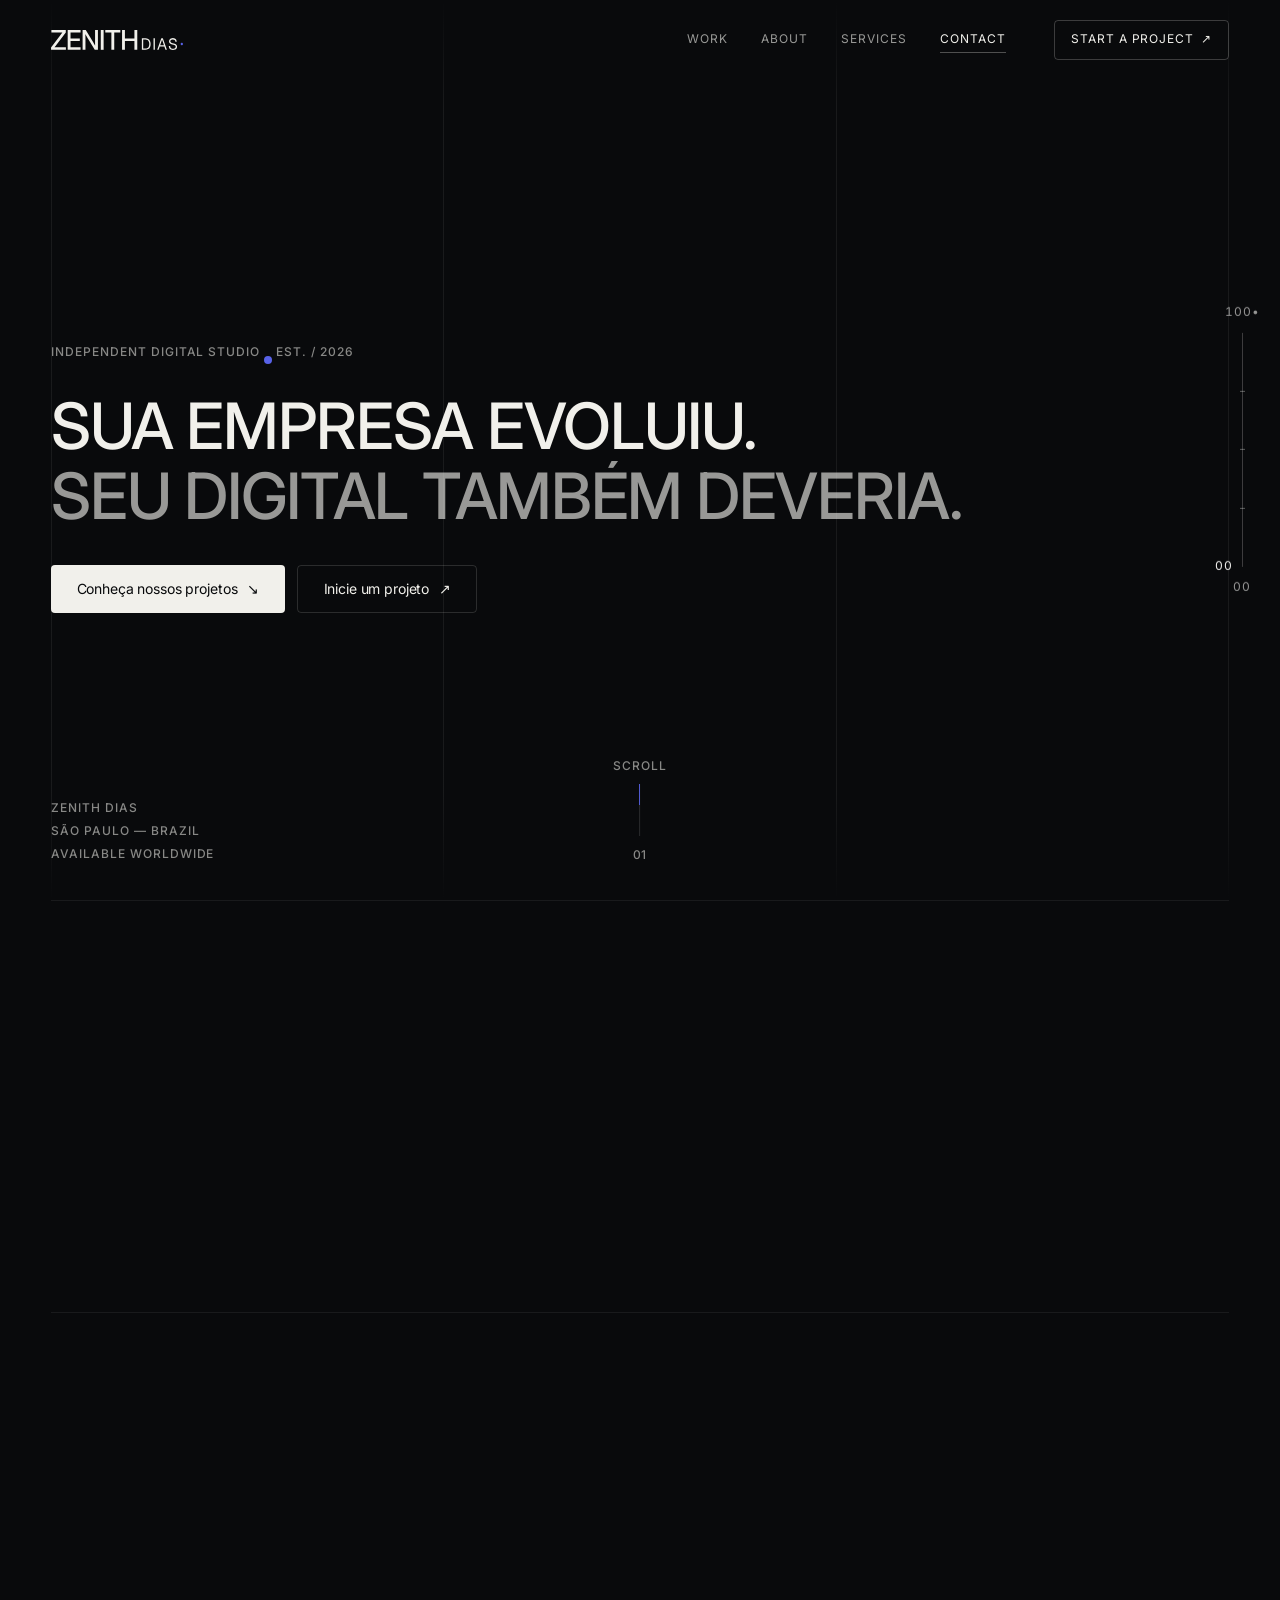
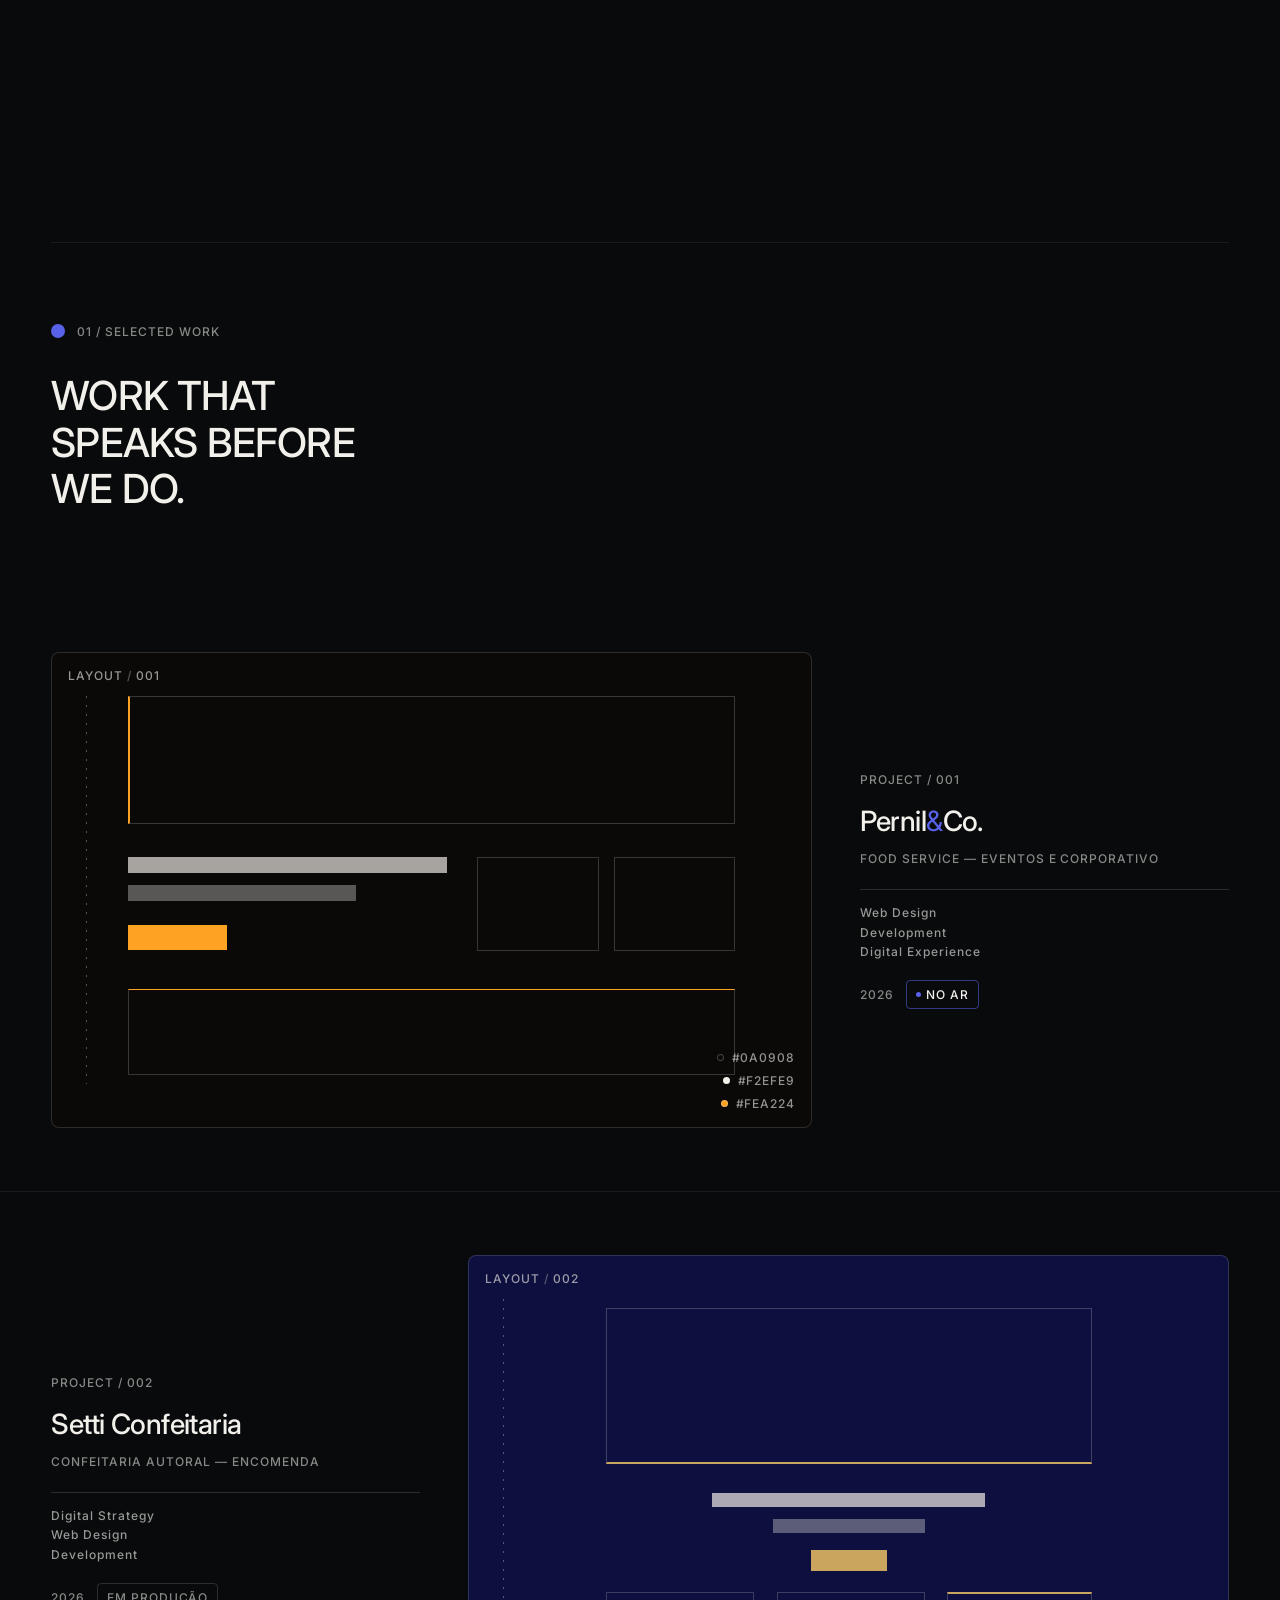
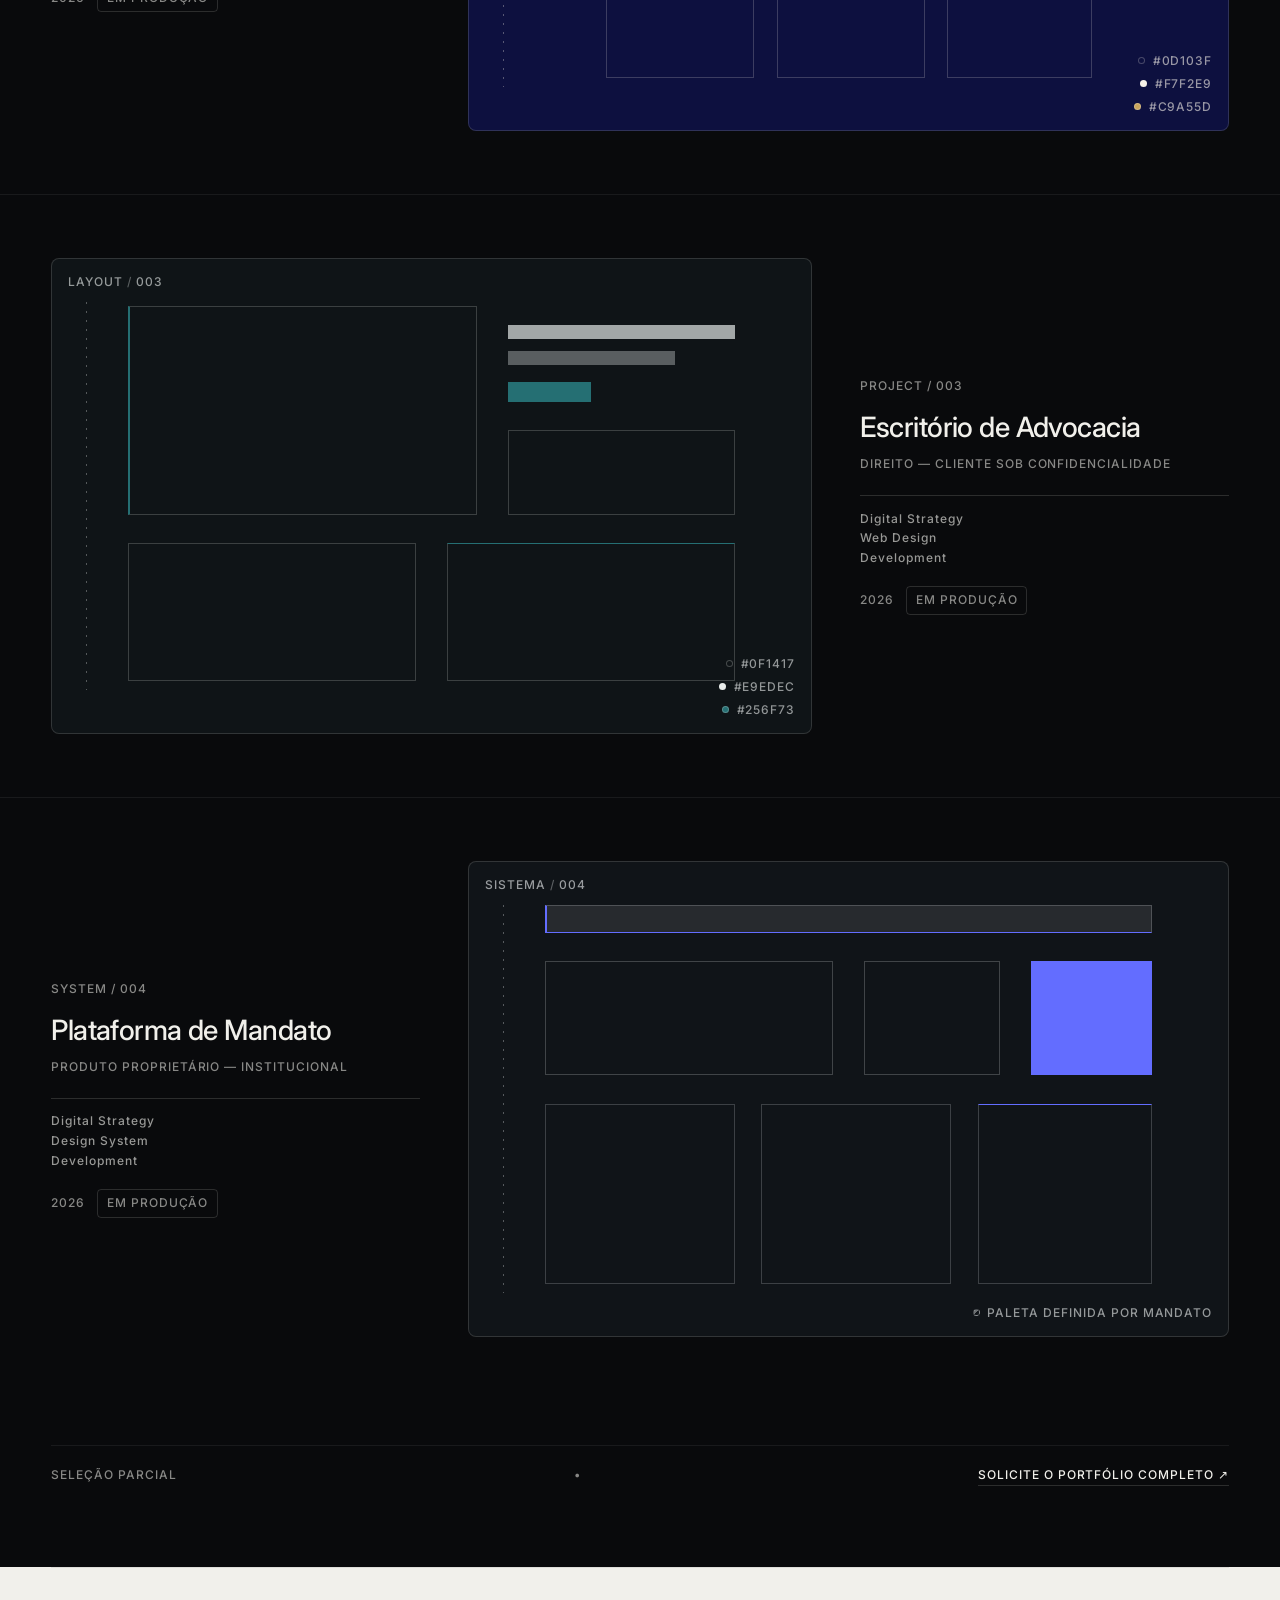
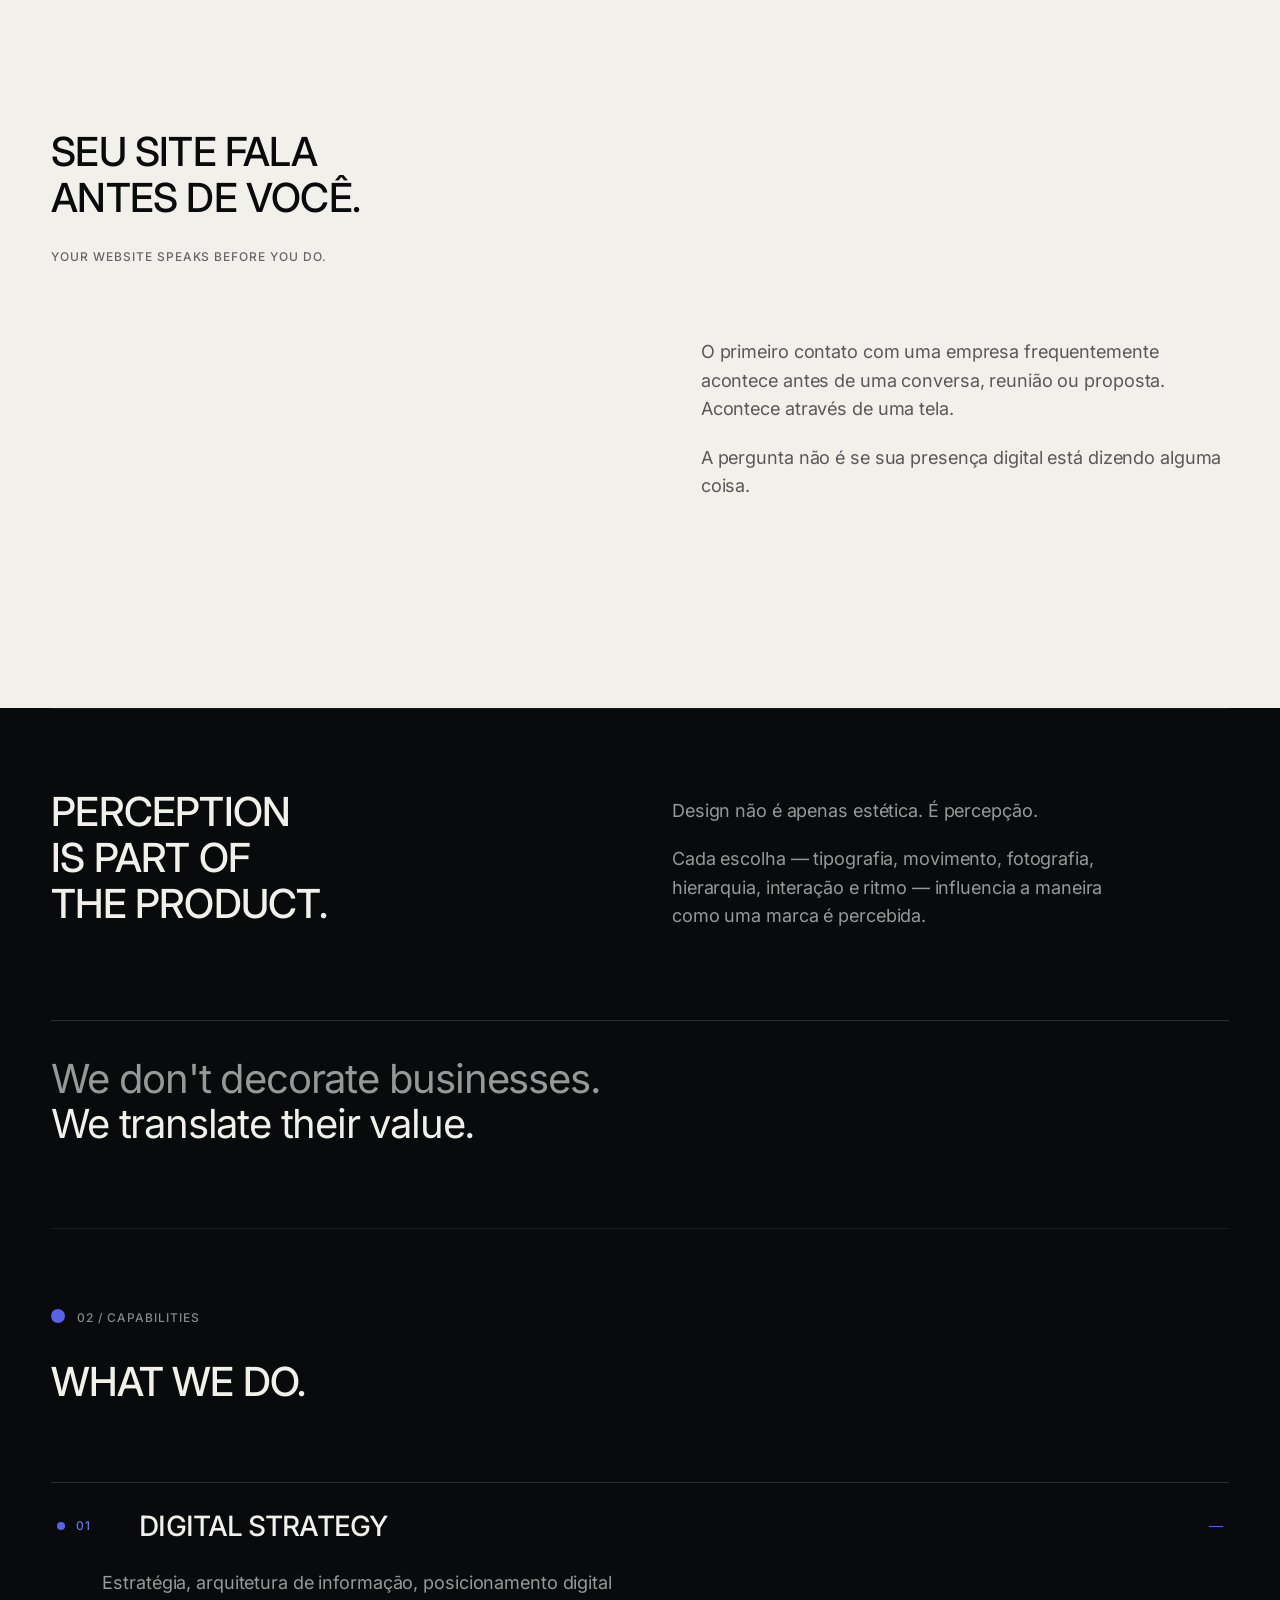
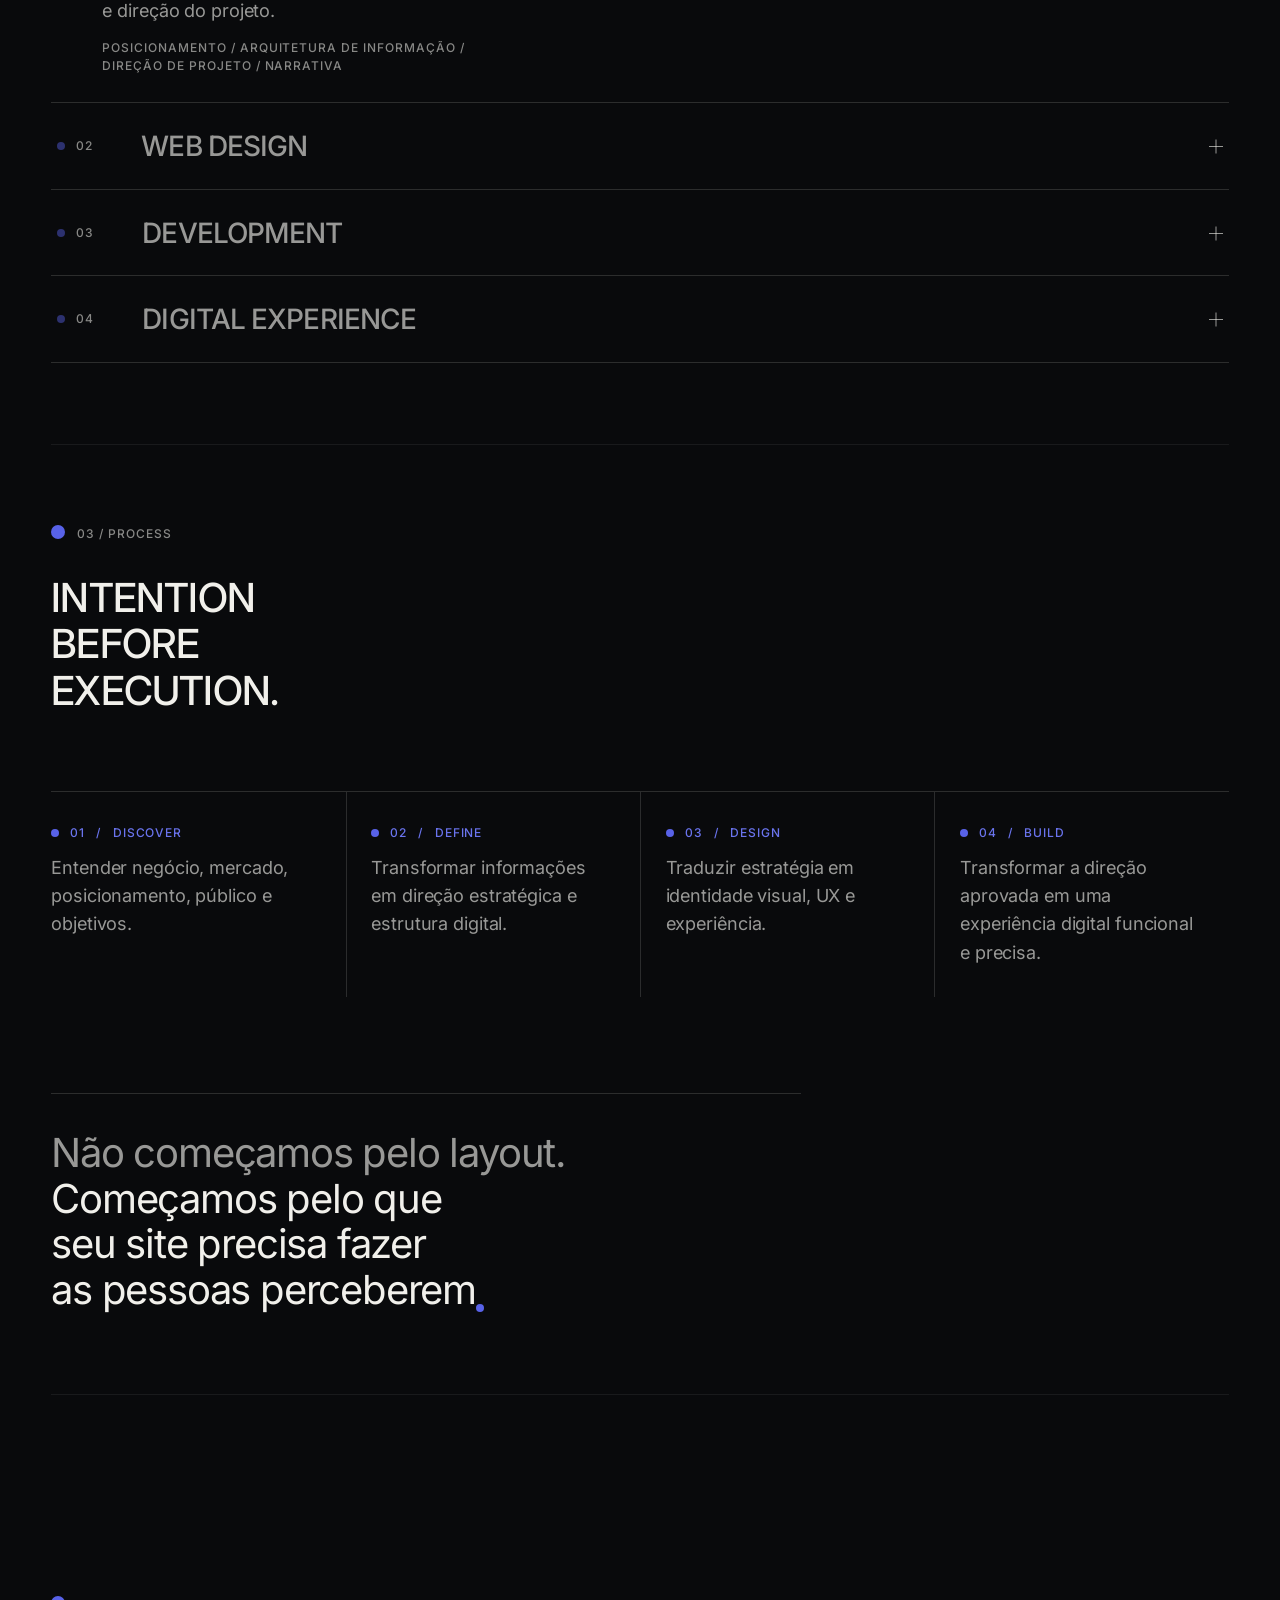
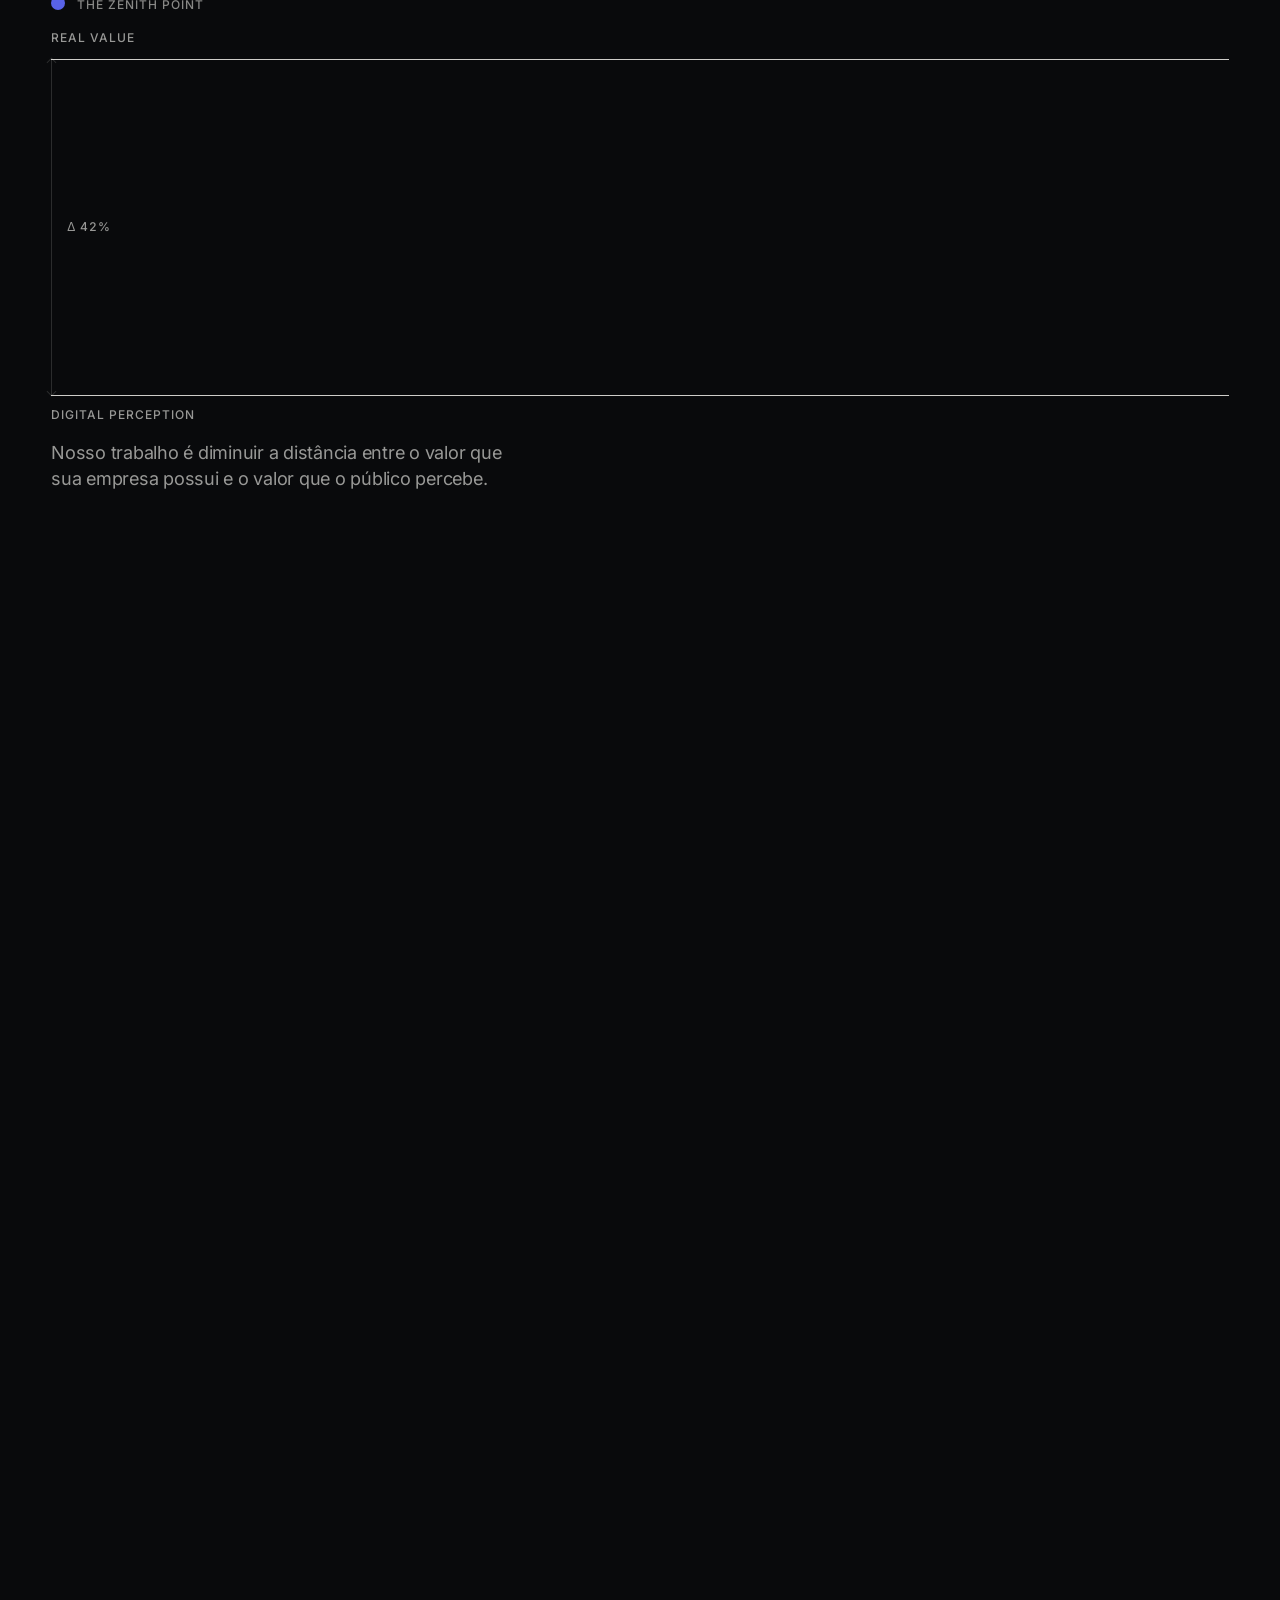
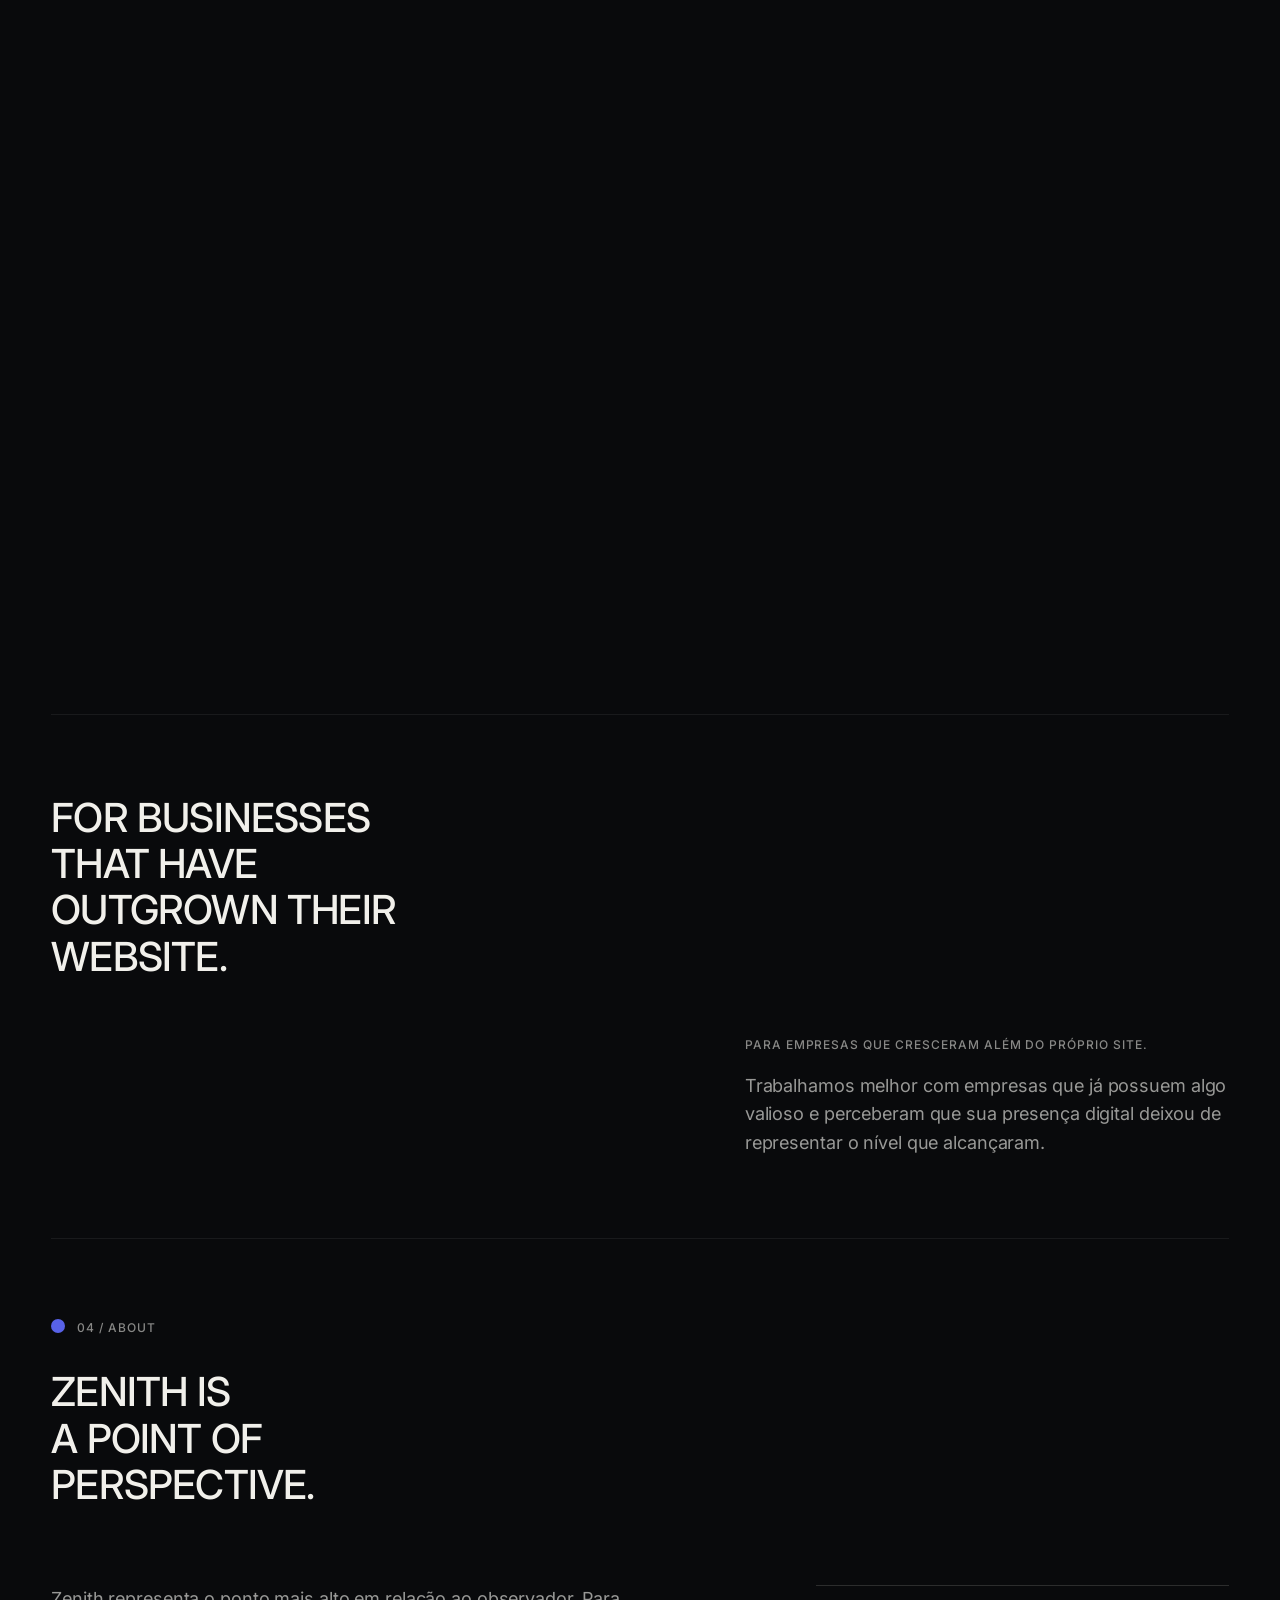
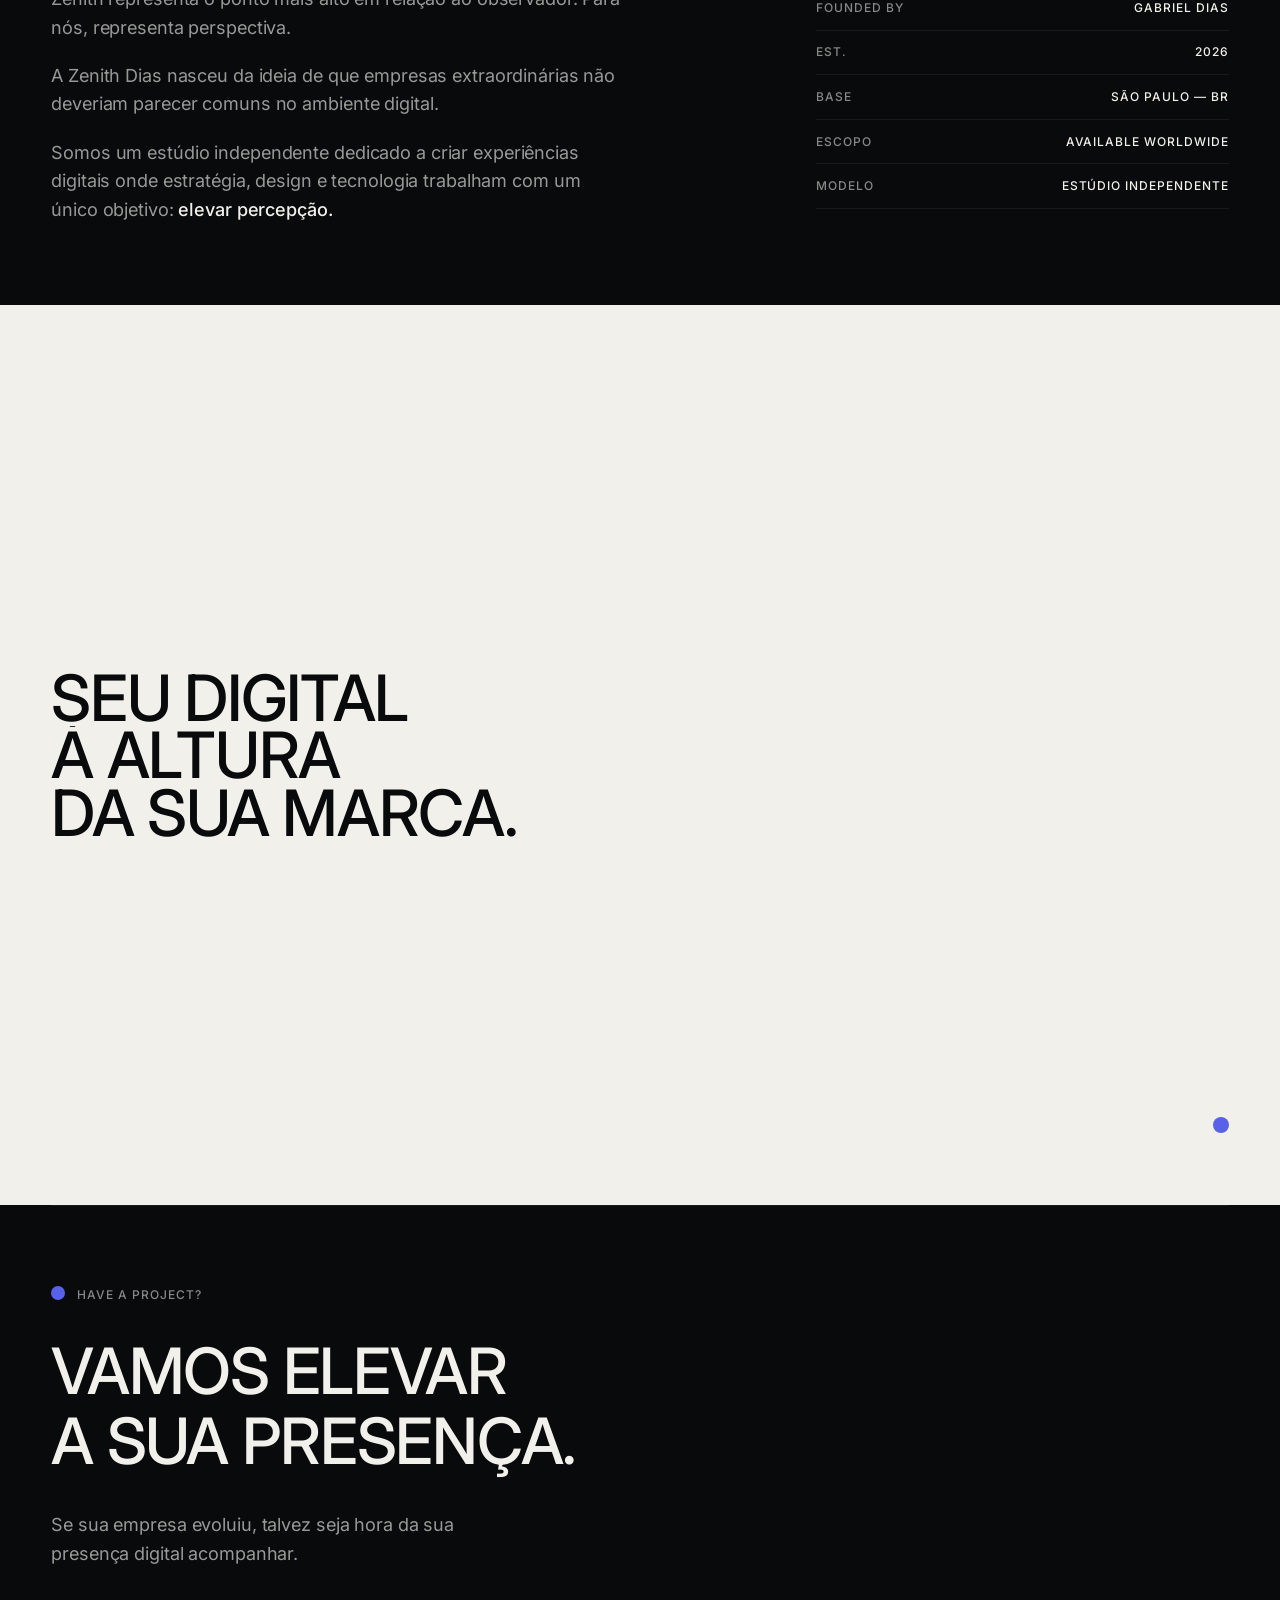
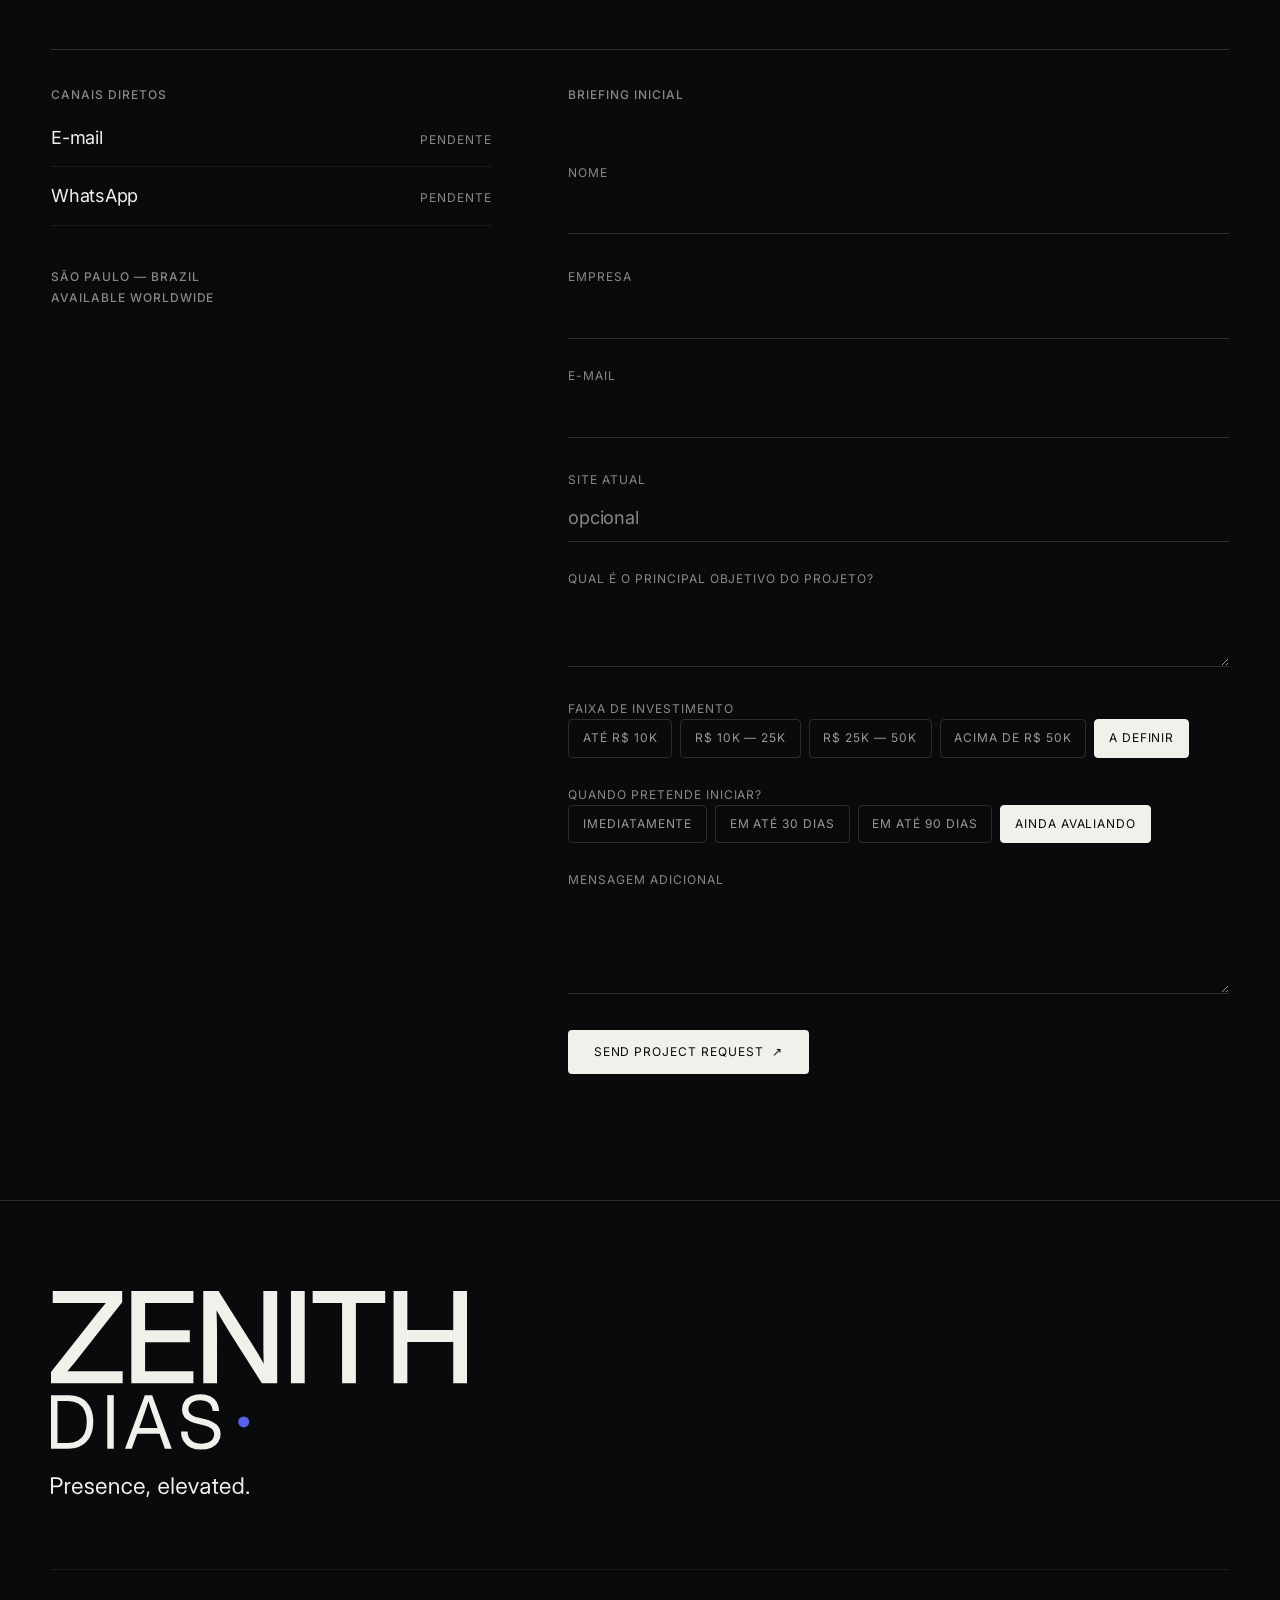
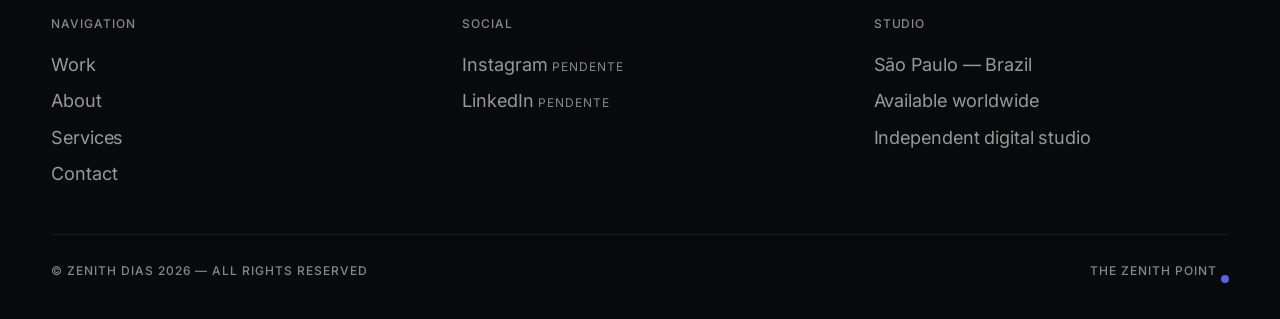
==== commit 1903dae3: "Aplica a identidade visual oficial 1.0 Entra o kit da marca (ZENITH_DIAS_Kit_Final). Ele passa a man" ====
--- a/index.html
+++ b/index.html
@@ -25,9 +25,11 @@
 <meta name="twitter:description" content="Transformamos presença digital em percepção de valor.">
 
 <link rel="icon" href="assets/favicon.svg" type="image/svg+xml">
-<link rel="preconnect" href="https://fonts.googleapis.com">
-<link rel="preconnect" href="https://fonts.gstatic.com" crossorigin>
-<link rel="stylesheet" href="https://fonts.googleapis.com/css2?family=Geist:wght@300..700&family=Geist+Mono:wght@300..500&display=swap">
+
+<!-- Fontes oficiais do kit, auto-hospedadas. As duas que pintam a primeira
+     tela vão em preload; as outras duas chegam pelo CSS. -->
+<link rel="preload" href="assets/fonts/InterDisplay-Medium.woff2" as="font" type="font/woff2" crossorigin>
+<link rel="preload" href="assets/fonts/Inter-Regular.woff2" as="font" type="font/woff2" crossorigin>
 <link rel="stylesheet" href="assets/css/styles.css">
 
 <script>
@@ -67,9 +69,8 @@
 
 <!-- ══ EXPERIÊNCIA INICIAL ══════════════════════════════════════════════ -->
 <div class="loader" id="loader" aria-hidden="true">
-  <div class="loader__marca">
-    <span class="loader__nome">ZENITH</span><span class="loader__ponto">•</span>
-  </div>
+  <img class="loader__marca" src="assets/img/logo/principal-negativa.svg" alt=""
+       width="787" height="300" fetchpriority="high">
   <div class="loader__medidor">
     <span class="loader__num" id="loader-num">00</span>
     <span class="loader__trilho"><span class="loader__fio" id="loader-fio"></span></span>
@@ -98,8 +99,13 @@
 <!-- ══ HEADER ═══════════════════════════════════════════════════════════ -->
 <header class="cabeca" id="cabeca">
   <div class="cabeca__in">
+    <!-- Assinatura horizontal no desktop (mínimo 180px do brandbook) e marca
+         reduzida ZD no mobile, que é exatamente o uso previsto para ela. -->
     <a class="marca" href="#hero" aria-label="Zenith Dias — início">
-      <span class="marca__z">ZENITH</span><span class="marca__d">DIAS</span><span class="marca__p" aria-hidden="true">•</span>
+      <img class="marca__larga" src="assets/img/logo/horizontal-negativa.svg"
+           alt="" width="1204" height="176">
+      <img class="marca__zd" src="assets/img/logo/reduzida-negativa.svg"
+           alt="" width="294" height="175">
     </a>
 
     <nav class="nav" aria-label="Navegação principal">
@@ -129,8 +135,8 @@
     <a href="#contact"><em>04</em><span>CONTACT</span></a>
   </nav>
   <div class="menu__pe">
-    <p class="mono">SÃO PAULO — BRAZIL<br>AVAILABLE WORLDWIDE</p>
-    <p class="mono">PRESENCE, ELEVATED<span class="pt">•</span></p>
+    <p class="rotulo">SÃO PAULO — BRAZIL<br>AVAILABLE WORLDWIDE</p>
+    <p class="rotulo">PRESENCE, ELEVATED<span class="pt" aria-hidden="true">•</span></p>
   </div>
 </div>
 
@@ -141,24 +147,21 @@
     <div class="hero__grade" aria-hidden="true"><i></i><i></i><i></i><i></i></div>
 
     <div class="hero__in">
-      <p class="mono hero__eyebrow" data-reveal>
+      <p class="rotulo hero__eyebrow" data-reveal>
         INDEPENDENT DIGITAL STUDIO <span class="pt" aria-hidden="true">•</span> EST. / 2026
       </p>
 
+      <!-- Uma linha por FRASE, como no exemplo do brandbook (pág. 11).
+           Com H1 em 64px, quatro linhas curtas viravam uma coluna estreita e
+           fraca; e quebrar por linha visual não sobrevive ao mobile, onde a
+           escala oficial é 40px. Quebrar por frase sobrevive aos dois. -->
       <h1 class="display hero__h1" data-linhas>
-        <span class="linha"><span>SUA EMPRESA</span></span>
-        <span class="linha"><span>EVOLUIU.</span></span>
-        <span class="linha linha--dim"><span>SEU DIGITAL</span></span>
-        <span class="linha linha--dim"><span>TAMBÉM DEVERIA.</span></span>
+        <span class="linha"><span>SUA EMPRESA EVOLUIU.</span></span>
+        <span class="linha linha--dim"><span>SEU DIGITAL TAMBÉM DEVERIA.</span></span>
       </h1>
 
       <div class="hero__base">
-        <p class="lead hero__lead" data-reveal style="--d:.55s">
-          Criamos sites estratégicos e experiências digitais para marcas
-          que querem ser percebidas à altura do que entregam.
-        </p>
-
-        <div class="hero__acoes" data-reveal style="--d:.68s">
+        <div class="hero__acoes" data-reveal style="--d:.55s">
           <a class="btn btn--forte" href="#work" data-magnetico>
             <span>Conheça nossos projetos</span><i aria-hidden="true">↘</i>
           </a>
@@ -169,18 +172,18 @@
       </div>
     </div>
 
-    <div class="hero__meta hero__meta--esq mono" data-reveal style="--d:.8s">
+    <div class="hero__meta hero__meta--esq rotulo" data-reveal style="--d:.66s">
       <span>ZENITH DIAS</span>
       <span>SÃO PAULO — BRAZIL</span>
       <span>AVAILABLE WORLDWIDE</span>
     </div>
 
-    <div class="hero__meta hero__meta--dir mono" data-reveal style="--d:.86s">
+    <div class="hero__meta hero__meta--dir rotulo" data-reveal style="--d:.72s">
       <span>STRATEGY / DESIGN / TECHNOLOGY</span>
       <span class="hero__slogan">Presence, elevated<i class="pt" aria-hidden="true">•</i></span>
     </div>
 
-    <div class="scroll-ind mono" data-reveal style="--d:.92s" aria-hidden="true">
+    <div class="scroll-ind rotulo" data-reveal style="--d:.78s" aria-hidden="true">
       <span>SCROLL</span>
       <span class="scroll-ind__fio"><i></i></span>
       <span>01</span>
@@ -205,7 +208,7 @@
             digitais capazes de representar negócios com mais clareza, presença
             e autoridade.
           </p>
-          <p class="mono manifesto__tag" data-reveal style="--d:.24s">
+          <p class="rotulo manifesto__tag" data-reveal style="--d:.24s">
             PERCEPÇÃO <span aria-hidden="true">/</span> ESTRATÉGIA <span aria-hidden="true">/</span> PRESENÇA
           </p>
         </div>
@@ -229,7 +232,7 @@
   <section class="secao trabalho" id="work" aria-labelledby="t-work">
     <div class="rail">
       <header class="secao__topo">
-        <p class="mono num-secao">01 <span aria-hidden="true">/</span> SELECTED WORK</p>
+        <p class="rotulo num-secao">01 <span aria-hidden="true">/</span> SELECTED WORK</p>
         <h2 class="h2" id="t-work" data-linhas>
           <span class="linha"><span>WORK THAT</span></span>
           <span class="linha"><span>SPEAKS BEFORE</span></span>
@@ -257,8 +260,8 @@
                 <span class="planta__b planta__b--faixa"></span>
                 <span class="planta__eixo"></span>
               </div>
-              <p class="chapa__nota mono" aria-hidden="true">LAYOUT <span>/</span> 001</p>
-              <ul class="chapa__cores mono" aria-label="Paleta do projeto">
+              <p class="chapa__nota rotulo" aria-hidden="true">LAYOUT <span>/</span> 001</p>
+              <ul class="chapa__cores rotulo" aria-label="Paleta do projeto">
                 <li><i style="background:#0a0908"></i>#0A0908</li>
                 <li><i style="background:#f2efe9"></i>#F2EFE9</li>
                 <li><i style="background:#fea224"></i>#FEA224</li>
@@ -267,15 +270,15 @@
           </figure>
 
           <div class="projeto__ficha">
-            <p class="mono projeto__id">PROJECT <span aria-hidden="true">/</span> 001</p>
+            <p class="rotulo projeto__id">PROJECT <span aria-hidden="true">/</span> 001</p>
             <h3 class="h3 projeto__nome">Pernil<span class="amp">&amp;</span>Co.</h3>
-            <p class="projeto__seg mono">FOOD SERVICE — EVENTOS E CORPORATIVO</p>
-            <ul class="projeto__servs mono">
+            <p class="projeto__seg rotulo">FOOD SERVICE — EVENTOS E CORPORATIVO</p>
+            <ul class="projeto__servs rotulo">
               <li>Web Design</li>
               <li>Development</li>
               <li>Digital Experience</li>
             </ul>
-            <p class="projeto__ano mono">2026 <span class="tag tag--live">NO AR</span></p>
+            <p class="projeto__ano rotulo">2026 <span class="tag tag--live">NO AR</span></p>
           </div>
         </a>
       </li>
@@ -295,8 +298,8 @@
                 <span class="planta__b planta__b--faixa"></span>
                 <span class="planta__eixo"></span>
               </div>
-              <p class="chapa__nota mono" aria-hidden="true">LAYOUT <span>/</span> 002</p>
-              <ul class="chapa__cores mono" aria-label="Paleta do projeto">
+              <p class="chapa__nota rotulo" aria-hidden="true">LAYOUT <span>/</span> 002</p>
+              <ul class="chapa__cores rotulo" aria-label="Paleta do projeto">
                 <li><i style="background:#0d103f"></i>#0D103F</li>
                 <li><i style="background:#f7f2e9"></i>#F7F2E9</li>
                 <li><i style="background:#c9a55d"></i>#C9A55D</li>
@@ -305,15 +308,15 @@
           </figure>
 
           <div class="projeto__ficha">
-            <p class="mono projeto__id">PROJECT <span aria-hidden="true">/</span> 002</p>
+            <p class="rotulo projeto__id">PROJECT <span aria-hidden="true">/</span> 002</p>
             <h3 class="h3 projeto__nome">Setti Confeitaria</h3>
-            <p class="projeto__seg mono">CONFEITARIA AUTORAL — ENCOMENDA</p>
-            <ul class="projeto__servs mono">
+            <p class="projeto__seg rotulo">CONFEITARIA AUTORAL — ENCOMENDA</p>
+            <ul class="projeto__servs rotulo">
               <li>Digital Strategy</li>
               <li>Web Design</li>
               <li>Development</li>
             </ul>
-            <p class="projeto__ano mono">2026 <span class="tag">EM PRODUÇÃO</span></p>
+            <p class="projeto__ano rotulo">2026 <span class="tag">EM PRODUÇÃO</span></p>
           </div>
         </div>
       </li>
@@ -333,8 +336,8 @@
                 <span class="planta__b planta__b--faixa"></span>
                 <span class="planta__eixo"></span>
               </div>
-              <p class="chapa__nota mono" aria-hidden="true">LAYOUT <span>/</span> 003</p>
-              <ul class="chapa__cores mono" aria-label="Paleta do projeto">
+              <p class="chapa__nota rotulo" aria-hidden="true">LAYOUT <span>/</span> 003</p>
+              <ul class="chapa__cores rotulo" aria-label="Paleta do projeto">
                 <li><i style="background:#0F1417"></i>#0F1417</li>
                 <li><i style="background:#E9EDEC"></i>#E9EDEC</li>
                 <li><i style="background:#256F73"></i>#256F73</li>
@@ -343,15 +346,15 @@
           </figure>
 
           <div class="projeto__ficha">
-            <p class="mono projeto__id">PROJECT <span aria-hidden="true">/</span> 003</p>
+            <p class="rotulo projeto__id">PROJECT <span aria-hidden="true">/</span> 003</p>
             <h3 class="h3 projeto__nome">Escritório de Advocacia</h3>
-            <p class="projeto__seg mono">DIREITO — CLIENTE SOB CONFIDENCIALIDADE</p>
-            <ul class="projeto__servs mono">
+            <p class="projeto__seg rotulo">DIREITO — CLIENTE SOB CONFIDENCIALIDADE</p>
+            <ul class="projeto__servs rotulo">
               <li>Digital Strategy</li>
               <li>Web Design</li>
               <li>Development</li>
             </ul>
-            <p class="projeto__ano mono">2026 <span class="tag">EM PRODUÇÃO</span></p>
+            <p class="projeto__ano rotulo">2026 <span class="tag">EM PRODUÇÃO</span></p>
           </div>
         </div>
       </li>
@@ -371,30 +374,30 @@
                 <span class="planta__b planta__b--faixa"></span>
                 <span class="planta__eixo"></span>
               </div>
-              <p class="chapa__nota mono" aria-hidden="true">SISTEMA <span>/</span> 004</p>
-              <ul class="chapa__cores mono" aria-label="Paleta do projeto">
+              <p class="chapa__nota rotulo" aria-hidden="true">SISTEMA <span>/</span> 004</p>
+              <ul class="chapa__cores rotulo" aria-label="Paleta do projeto">
                 <li><i class="var"></i>PALETA DEFINIDA POR MANDATO</li>
               </ul>
             </div>
           </figure>
 
           <div class="projeto__ficha">
-            <p class="mono projeto__id">SYSTEM <span aria-hidden="true">/</span> 004</p>
+            <p class="rotulo projeto__id">SYSTEM <span aria-hidden="true">/</span> 004</p>
             <h3 class="h3 projeto__nome">Plataforma de Mandato</h3>
-            <p class="projeto__seg mono">PRODUTO PROPRIETÁRIO — INSTITUCIONAL</p>
-            <ul class="projeto__servs mono">
+            <p class="projeto__seg rotulo">PRODUTO PROPRIETÁRIO — INSTITUCIONAL</p>
+            <ul class="projeto__servs rotulo">
               <li>Digital Strategy</li>
               <li>Design System</li>
               <li>Development</li>
             </ul>
-            <p class="projeto__ano mono">2026 <span class="tag">EM PRODUÇÃO</span></p>
+            <p class="projeto__ano rotulo">2026 <span class="tag">EM PRODUÇÃO</span></p>
           </div>
         </div>
       </li>
     </ol>
 
     <div class="rail">
-      <p class="trabalho__pe mono" data-reveal>
+      <p class="trabalho__pe rotulo" data-reveal>
         SELEÇÃO PARCIAL <span aria-hidden="true">•</span>
         <a href="#contact">Solicite o portfólio completo ↗</a>
       </p>
@@ -409,7 +412,7 @@
         <span class="linha"><span>ANTES DE VOCÊ.</span></span>
       </h2>
 
-      <p class="mono problema__en" data-reveal>YOUR WEBSITE SPEAKS BEFORE YOU DO.</p>
+      <p class="rotulo problema__en" data-reveal>YOUR WEBSITE SPEAKS BEFORE YOU DO.</p>
 
       <div class="problema__txt">
         <p data-reveal style="--d:.1s">
@@ -455,7 +458,7 @@
   <section class="secao capacidades" id="services" aria-labelledby="t-serv">
     <div class="rail">
       <header class="secao__topo">
-        <p class="mono num-secao">02 <span aria-hidden="true">/</span> CAPABILITIES</p>
+        <p class="rotulo num-secao">02 <span aria-hidden="true">/</span> CAPABILITIES</p>
         <h2 class="h2" id="t-serv" data-linhas>
           <span class="linha"><span>WHAT WE DO.</span></span>
         </h2>
@@ -464,56 +467,56 @@
       <ul class="servicos" id="servicos">
         <li class="servico" data-servico>
           <button type="button" class="servico__cab" aria-expanded="false" aria-controls="s1">
-            <span class="mono servico__num">01</span>
+            <span class="rotulo servico__num">01</span>
             <span class="servico__nome">DIGITAL STRATEGY</span>
             <span class="servico__sinal" aria-hidden="true"><i></i><i></i></span>
           </button>
           <div class="servico__corpo" id="s1">
             <div class="servico__corpo-in">
               <p>Estratégia, arquitetura de informação, posicionamento digital e direção do projeto.</p>
-              <p class="mono servico__itens">POSICIONAMENTO / ARQUITETURA DE INFORMAÇÃO / DIREÇÃO DE PROJETO / NARRATIVA</p>
+              <p class="rotulo servico__itens">POSICIONAMENTO / ARQUITETURA DE INFORMAÇÃO / DIREÇÃO DE PROJETO / NARRATIVA</p>
             </div>
           </div>
         </li>
 
         <li class="servico" data-servico>
           <button type="button" class="servico__cab" aria-expanded="false" aria-controls="s2">
-            <span class="mono servico__num">02</span>
+            <span class="rotulo servico__num">02</span>
             <span class="servico__nome">WEB DESIGN</span>
             <span class="servico__sinal" aria-hidden="true"><i></i><i></i></span>
           </button>
           <div class="servico__corpo" id="s2">
             <div class="servico__corpo-in">
               <p>UX, UI e direção visual para experiências digitais diferenciadas.</p>
-              <p class="mono servico__itens">UX / UI / DIREÇÃO VISUAL / SISTEMA TIPOGRÁFICO / DESIGN SYSTEM</p>
+              <p class="rotulo servico__itens">UX / UI / DIREÇÃO VISUAL / SISTEMA TIPOGRÁFICO / DESIGN SYSTEM</p>
             </div>
           </div>
         </li>
 
         <li class="servico" data-servico>
           <button type="button" class="servico__cab" aria-expanded="false" aria-controls="s3">
-            <span class="mono servico__num">03</span>
+            <span class="rotulo servico__num">03</span>
             <span class="servico__nome">DEVELOPMENT</span>
             <span class="servico__sinal" aria-hidden="true"><i></i><i></i></span>
           </button>
           <div class="servico__corpo" id="s3">
             <div class="servico__corpo-in">
               <p>Desenvolvimento responsivo, rápido, preciso e orientado à experiência.</p>
-              <p class="mono servico__itens">FRONT-END / PERFORMANCE / RESPONSIVIDADE / ACESSIBILIDADE / SEO TÉCNICO</p>
+              <p class="rotulo servico__itens">FRONT-END / PERFORMANCE / RESPONSIVIDADE / ACESSIBILIDADE / SEO TÉCNICO</p>
             </div>
           </div>
         </li>
 
         <li class="servico" data-servico>
           <button type="button" class="servico__cab" aria-expanded="false" aria-controls="s4">
-            <span class="mono servico__num">04</span>
+            <span class="rotulo servico__num">04</span>
             <span class="servico__nome">DIGITAL EXPERIENCE</span>
             <span class="servico__sinal" aria-hidden="true"><i></i><i></i></span>
           </button>
           <div class="servico__corpo" id="s4">
             <div class="servico__corpo-in">
               <p>Motion, microinterações e experiências que tornam a navegação memorável.</p>
-              <p class="mono servico__itens">MOTION / MICROINTERAÇÕES / TRANSIÇÕES / DIREÇÃO DE MOVIMENTO</p>
+              <p class="rotulo servico__itens">MOTION / MICROINTERAÇÕES / TRANSIÇÕES / DIREÇÃO DE MOVIMENTO</p>
             </div>
           </div>
         </li>
@@ -525,7 +528,7 @@
   <section class="secao processo" aria-labelledby="t-proc">
     <div class="rail">
       <header class="secao__topo">
-        <p class="mono num-secao">03 <span aria-hidden="true">/</span> PROCESS</p>
+        <p class="rotulo num-secao">03 <span aria-hidden="true">/</span> PROCESS</p>
         <h2 class="h2" id="t-proc" data-linhas>
           <span class="linha"><span>INTENTION</span></span>
           <span class="linha"><span>BEFORE</span></span>
@@ -535,19 +538,19 @@
 
       <ol class="etapas">
         <li class="etapa" data-reveal>
-          <p class="mono etapa__num">01 <span aria-hidden="true">/</span> DISCOVER</p>
+          <p class="rotulo etapa__num">01 <span aria-hidden="true">/</span> DISCOVER</p>
           <p class="etapa__txt">Entender negócio, mercado, posicionamento, público e objetivos.</p>
         </li>
         <li class="etapa" data-reveal style="--d:.1s">
-          <p class="mono etapa__num">02 <span aria-hidden="true">/</span> DEFINE</p>
+          <p class="rotulo etapa__num">02 <span aria-hidden="true">/</span> DEFINE</p>
           <p class="etapa__txt">Transformar informações em direção estratégica e estrutura digital.</p>
         </li>
         <li class="etapa" data-reveal style="--d:.2s">
-          <p class="mono etapa__num">03 <span aria-hidden="true">/</span> DESIGN</p>
+          <p class="rotulo etapa__num">03 <span aria-hidden="true">/</span> DESIGN</p>
           <p class="etapa__txt">Traduzir estratégia em identidade visual, UX e experiência.</p>
         </li>
         <li class="etapa" data-reveal style="--d:.3s">
-          <p class="mono etapa__num">04 <span aria-hidden="true">/</span> BUILD</p>
+          <p class="rotulo etapa__num">04 <span aria-hidden="true">/</span> BUILD</p>
           <p class="etapa__txt">Transformar a direção aprovada em uma experiência digital funcional e precisa.</p>
         </li>
       </ol>
@@ -567,31 +570,31 @@
       <div class="convergencia__palco" id="palco">
         <div class="rail convergencia__in">
 
-          <p class="mono num-secao">THE ZENITH POINT</p>
+          <p class="rotulo num-secao">THE ZENITH POINT</p>
           <h2 class="sr" id="t-conv">A distância entre valor real e percepção digital</h2>
 
           <div class="niveis" aria-hidden="true">
             <div class="nivel nivel--alto">
               <span class="nivel__fio"></span>
-              <span class="mono nivel__rot">REAL VALUE</span>
+              <span class="rotulo nivel__rot">REAL VALUE</span>
             </div>
 
             <div class="cota">
               <span class="cota__seta cota__seta--cima"></span>
               <span class="cota__fio"></span>
-              <span class="mono cota__delta">Δ <b id="conv-delta">42</b>%</span>
+              <span class="rotulo cota__delta">Δ <b id="conv-delta">42</b>%</span>
               <span class="cota__seta cota__seta--baixo"></span>
             </div>
 
             <div class="nivel nivel--baixo">
               <span class="nivel__fio"></span>
-              <span class="mono nivel__rot">DIGITAL PERCEPTION</span>
+              <span class="rotulo nivel__rot">DIGITAL PERCEPTION</span>
             </div>
 
             <span class="ponto-zenith" id="ponto-zenith">
               <i class="ponto-zenith__halo"></i>
               <i class="ponto-zenith__nucleo"></i>
-              <span class="mono ponto-zenith__rot">THE ZENITH POINT <i>•</i></span>
+              <span class="rotulo ponto-zenith__rot">THE ZENITH POINT <i>•</i></span>
             </span>
           </div>
 
@@ -616,7 +619,7 @@
         </h2>
 
         <div class="ideal__txt">
-          <p class="mono ideal__pt" data-reveal>PARA EMPRESAS QUE CRESCERAM ALÉM DO PRÓPRIO SITE.</p>
+          <p class="rotulo ideal__pt" data-reveal>PARA EMPRESAS QUE CRESCERAM ALÉM DO PRÓPRIO SITE.</p>
           <p data-reveal style="--d:.12s">
             Trabalhamos melhor com empresas que já possuem algo valioso e
             perceberam que sua presença digital deixou de representar o nível
@@ -631,7 +634,7 @@
   <section class="secao sobre" id="about" aria-labelledby="t-sobre">
     <div class="rail">
       <header class="secao__topo">
-        <p class="mono num-secao">04 <span aria-hidden="true">/</span> ABOUT</p>
+        <p class="rotulo num-secao">04 <span aria-hidden="true">/</span> ABOUT</p>
         <h2 class="h2" id="t-sobre" data-linhas>
           <span class="linha"><span>ZENITH IS</span></span>
           <span class="linha"><span>A POINT OF</span></span>
@@ -656,7 +659,7 @@
           </p>
         </div>
 
-        <dl class="sobre__ficha mono" data-reveal style="--d:.28s">
+        <dl class="sobre__ficha rotulo" data-reveal style="--d:.28s">
           <div><dt>FOUNDED BY</dt><dd>GABRIEL DIAS</dd></div>
           <div><dt>EST.</dt><dd>2026</dd></div>
           <div><dt>BASE</dt><dd>SÃO PAULO — BR</dd></div>
@@ -680,7 +683,7 @@
   <!-- ══ CTA FINAL + FORMULÁRIO ═════════════════════════════════════════ -->
   <section class="secao contato" id="contact" aria-labelledby="t-contato">
     <div class="rail">
-      <p class="mono num-secao" data-reveal>HAVE A PROJECT?</p>
+      <p class="rotulo num-secao" data-reveal>HAVE A PROJECT?</p>
 
       <h2 class="display contato__h2" id="t-contato" data-linhas>
         <span class="linha"><span>VAMOS ELEVAR</span></span>
@@ -693,15 +696,15 @@
 
       <div class="contato__grid">
         <div class="canais" data-reveal style="--d:.28s">
-          <p class="mono canais__rot">CANAIS DIRETOS</p>
+          <p class="rotulo canais__rot">CANAIS DIRETOS</p>
           <ul class="canais__lista" id="canais-lista">
             <!-- Preenchido por assets/js/main.js a partir do objeto CONTATO. -->
           </ul>
-          <p class="mono canais__loc">SÃO PAULO — BRAZIL<br>AVAILABLE WORLDWIDE</p>
+          <p class="rotulo canais__loc">SÃO PAULO — BRAZIL<br>AVAILABLE WORLDWIDE</p>
         </div>
 
         <form class="form" id="form" novalidate>
-          <p class="mono form__rot">BRIEFING INICIAL</p>
+          <p class="rotulo form__rot">BRIEFING INICIAL</p>
 
           <div class="campo">
             <label for="f-nome">Nome</label>
@@ -761,10 +764,10 @@
             <span>SEND PROJECT REQUEST</span><i aria-hidden="true">↗</i>
           </button>
 
-          <p class="form__status mono" id="form-status" role="status" aria-live="polite"></p>
+          <p class="form__status rotulo" id="form-status" role="status" aria-live="polite"></p>
 
           <noscript>
-            <p class="form__status mono">
+            <p class="form__status rotulo">
               O envio deste formulário depende de JavaScript. Escreva direto para o e-mail listado ao lado.
             </p>
           </noscript>
@@ -779,14 +782,16 @@
   <div class="rail">
     <h2 class="sr" id="t-pe">Rodapé</h2>
 
+    <!-- Assinatura institucional: já traz o slogan na composição aprovada,
+         então não há slogan solto ao lado dela. -->
     <div class="pe__marca">
-      <p class="pe__word">ZENITH<span>DIAS</span></p>
-      <p class="pe__slogan">Presence, elevated<i class="pt" aria-hidden="true">•</i></p>
+      <img class="pe__assinatura" src="assets/img/logo/institucional-negativa.svg"
+           alt="Zenith Dias — Presence, elevated." width="787" height="390" loading="lazy">
     </div>
 
     <div class="pe__cols">
       <nav class="pe__col" aria-label="Navegação do rodapé">
-        <p class="mono pe__rot">NAVIGATION</p>
+        <p class="rotulo pe__rot">NAVIGATION</p>
         <ul>
           <li><a href="#work">Work</a></li>
           <li><a href="#about">About</a></li>
@@ -796,14 +801,14 @@
       </nav>
 
       <div class="pe__col">
-        <p class="mono pe__rot">SOCIAL</p>
+        <p class="rotulo pe__rot">SOCIAL</p>
         <ul id="pe-social">
           <!-- Preenchido por main.js a partir do objeto CONTATO. -->
         </ul>
       </div>
 
       <div class="pe__col">
-        <p class="mono pe__rot">STUDIO</p>
+        <p class="rotulo pe__rot">STUDIO</p>
         <ul>
           <li>São Paulo — Brazil</li>
           <li>Available worldwide</li>
@@ -812,7 +817,7 @@
       </div>
     </div>
 
-    <div class="pe__base mono">
+    <div class="pe__base rotulo">
       <p>© ZENITH DIAS 2026 <span aria-hidden="true">—</span> ALL RIGHTS RESERVED</p>
       <p class="pe__zp">THE ZENITH POINT <i class="pt" aria-hidden="true">•</i></p>
     </div>
--- a/assets/css/styles.css
+++ b/assets/css/styles.css
@@ -6,37 +6,81 @@
    que precisa ser branco puro para inverter sozinho sobre qualquer fundo.
    ══════════════════════════════════════════════════════════════════════════ */
 
+/* ── 00 FONTES OFICIAIS ───────────────────────────────────────────────────
+   Inter Display (títulos) e Inter (texto e rótulos), do kit da marca.
+   Auto-hospedadas: os TTF do kit foram convertidos para WOFF2 (65 KB → 24 KB
+   cada, 95 KB no total). Sem CDN de terceiro — uma requisição a menos e
+   nenhuma dependência externa para a marca aparecer certa.
+   Licença em assets/fonts/LICENSE-Inter.txt. */
+@font-face {
+  font-family: 'Inter Display'; font-style: normal; font-weight: 500;
+  font-display: swap; src: url('../fonts/InterDisplay-Medium.woff2') format('woff2');
+}
+@font-face {
+  font-family: 'Inter Display'; font-style: normal; font-weight: 400;
+  font-display: swap; src: url('../fonts/InterDisplay-Regular.woff2') format('woff2');
+}
+@font-face {
+  font-family: 'Inter'; font-style: normal; font-weight: 500;
+  font-display: swap; src: url('../fonts/Inter-Medium.woff2') format('woff2');
+}
+@font-face {
+  font-family: 'Inter'; font-style: normal; font-weight: 400;
+  font-display: swap; src: url('../fonts/Inter-Regular.woff2') format('woff2');
+}
+
 /* ── 01 TOKENS ─────────────────────────────────────────────────────────── */
 :root {
-  /* Marca */
+  /* Marca — valores oficiais do kit (03_Paleta). Não alterar. */
   --zenith-black: #090A0C;
   --lunar-white:  #F1F0EB;
   --graphite:     #565960;
-  --zenith-blue:  #636DFF;
-  --zenith-blue-ink: #4B52CC;   /* azul acessível sobre off-white (5.4:1) */
-
-  /* Tipografia */
-  --sans: 'Geist', -apple-system, BlinkMacSystemFont, 'Segoe UI', Helvetica, Arial, sans-serif;
-  --mono: 'Geist Mono', ui-monospace, SFMono-Regular, Menlo, Consolas, monospace;
-
-  /* Escala fluida.
-     O display leva um termo de ALTURA junto com o de largura: o hero precisa
-     caber em 100svh e a headline precisa ocupar ~60% dele. Só com vw, uma
-     viewport estreita e alta deixa a headline pequena demais no hero, e uma
-     larga e baixa a faz estourar a altura. O min() resolve os dois casos.
-     Teto de 9.2rem medido contra a linha mais longa ("TAMBÉM DEVERIA."). */
-  --t-display: clamp(2.3rem, min(10.4vw, 15.5vh), 9.85rem);
-  --t-h2:      clamp(2rem, 6.1vw, 6rem);
-  --t-h3:      clamp(1.6rem, 3.1vw, 2.75rem);
-  --t-quote:   clamp(1.8rem, 4.6vw, 4.25rem);
-  --t-lead:    clamp(1.05rem, 1.45vw, 1.375rem);
-  --t-body:    clamp(1rem, 1.05vw, 1.125rem);
-  --t-mono:    clamp(0.625rem, 0.72vw, 0.75rem);
-
-  /* Espaço */
-  --gutter:    clamp(1.25rem, 4vw, 4.5rem);
-  --secao-y:   clamp(6rem, 13vh, 12rem);
-  --max:       94rem;
+  --zenith-blue:  #5862E8;
+
+  /* Variantes do azul SÓ para texto pequeno. O azul oficial dá 4,10:1 sobre
+     Zenith Black e 4,24:1 sobre Lunar White — passa como marcador e elemento
+     de interface (3:1), reprova como texto (4,5:1). O oficial continua sendo
+     usado em todo ponto, preenchimento, foco e texto grande; estas duas
+     entram apenas onde o azul vira texto miúdo. Ver DESIGN.md. */
+  --blue-txt-dark:  #6A74EE;    /* sobre Zenith Black — 5,0:1 */
+  --blue-txt-light: #4E57D2;    /* sobre Lunar White  — 5,1:1 */
+
+  /* Tipografia oficial */
+  --display: 'Inter Display', 'Inter', -apple-system, BlinkMacSystemFont, 'Segoe UI', Helvetica, Arial, sans-serif;
+  --sans:    'Inter', -apple-system, BlinkMacSystemFont, 'Segoe UI', Helvetica, Arial, sans-serif;
+
+  /* Escala digital do brandbook (pág. 11), interpolada entre a âncora mobile
+     (375px) e a desktop (1280px), com teto no valor desktop.
+        NÍVEL            DESKTOP    MOBILE
+        H1 Display 500   64 / 70    40 / 44
+        H2 Display 500   40 / 46    32 / 38
+        H3 Display 500   28 / 34    24 / 30
+        Corpo Inter 400  18 / 28    16 / 25
+        Apoio Inter 400  14 / 21    14 / 21
+        Rótulo Inter 500 12 / 18    12 / 18       */
+  --t-h1:     clamp(2.5rem,  1.875rem + 2.65vw,  4rem);
+  --t-h2:     clamp(2rem,    1.793rem + 0.884vw, 2.5rem);
+  --t-h3:     clamp(1.5rem,  1.396rem + 0.442vw, 1.75rem);
+  --t-corpo:  clamp(1rem,    0.948rem + 0.221vw, 1.125rem);
+  --t-apoio:  0.875rem;
+  --t-rotulo: 0.75rem;
+
+  --lh-h1: 1.09;  --lh-h2: 1.16;  --lh-h3: 1.22;
+  --lh-corpo: 1.56; --lh-apoio: 1.5; --lh-rotulo: 1.5;
+
+  --track-titulo: -0.02em;    /* brandbook: títulos  */
+  --track-rotulo:  0.08em;    /* brandbook: rótulos  */
+
+  /* Espaço — base de 8px do brandbook (pág. 12): 8,16,24,32,48,64,96 */
+  --e1: .5rem;  --e2: 1rem;  --e3: 1.5rem;  --e4: 2rem;
+  --e6: 3rem;   --e8: 4rem;  --e12: 6rem;
+  --gutter:  clamp(1.5rem, 4vw, 4rem);
+  --secao-y: clamp(4rem, 9vh, 6rem);
+  --max:     94rem;
+
+  /* Formas retangulares com raio discreto de 4-8px (brandbook, pág. 12) */
+  --raio: 4px;
+  --raio-lg: 8px;
 
   /* Movimento */
   --e-out: cubic-bezier(.16, 1, .3, 1);
@@ -54,7 +98,8 @@
   --fg-faint: rgba(241, 240, 235, .55);   /* 5.6:1 */
   --rule:      rgba(241, 240, 235, .15);
   --rule-soft: rgba(241, 240, 235, .07);
-  --accent: var(--zenith-blue);
+  --accent: var(--zenith-blue);            /* pontos, preenchimentos, foco */
+  --accent-txt: var(--blue-txt-dark);      /* só quando o azul é texto miúdo */
   --lift: rgba(241, 240, 235, .04);
 }
 .s-light {
@@ -64,7 +109,8 @@
   --fg-faint: rgba(9, 10, 12, .6);
   --rule:      rgba(9, 10, 12, .17);
   --rule-soft: rgba(9, 10, 12, .08);
-  --accent: var(--zenith-blue-ink);
+  --accent: var(--zenith-blue);
+  --accent-txt: var(--blue-txt-light);
   --lift: rgba(9, 10, 12, .035);
 }
 
@@ -81,7 +127,7 @@
   background: var(--bg);
   color: var(--fg);
   font-family: var(--sans);
-  font-size: var(--t-body);
+  font-size: var(--t-corpo);
   font-weight: 400;
   line-height: 1.58;
   letter-spacing: -.006em;
@@ -120,72 +166,75 @@
 
 .salto {
   position: fixed; top: .625rem; left: .625rem; z-index: 300;
+  border-radius: var(--raio);
   padding: .625rem 1rem;
-  font-family: var(--mono); font-size: .75rem; letter-spacing: .08em;
+  font-family: var(--sans); font-size: var(--t-rotulo); letter-spacing: var(--track-rotulo);
   background: var(--lunar-white); color: var(--zenith-black);
   transform: translateY(-160%);
   transition: transform .3s var(--e-out);
 }
 .salto:focus-visible { transform: none; }
 
-/* ── 04 PRIMITIVAS TIPOGRÁFICAS ───────────────────────────────────────── */
+/* ── 04 PRIMITIVAS TIPOGRÁFICAS ───────────────────────────────────────────
+   Inter Display 500 nos títulos, tracking −0,02em.
+   Inter 500 caixa alta, tracking +0,08em nos rótulos. */
 .display, .h2, .h3 {
+  font-family: var(--display);
   font-weight: 500;
+  letter-spacing: var(--track-titulo);
   text-transform: uppercase;
   text-wrap: balance;
 }
 
-.display {
-  font-size: var(--t-display);
-  line-height: .93;
-  letter-spacing: -.042em;
-}
-
-.h2 {
-  font-size: var(--t-h2);
-  line-height: .95;
-  letter-spacing: -.035em;
-}
-
-.h3 {
-  font-size: var(--t-h3);
-  line-height: 1.04;
-  letter-spacing: -.028em;
-  text-transform: none;
-}
+.display { font-size: var(--t-h1); line-height: var(--lh-h1); }
+.h2      { font-size: var(--t-h2); line-height: var(--lh-h2); }
+.h3      { font-size: var(--t-h3); line-height: var(--lh-h3); text-transform: none; }
 
 .lead {
-  font-size: var(--t-lead);
-  line-height: 1.45;
-  letter-spacing: -.014em;
+  font-size: var(--t-corpo);
+  line-height: var(--lh-corpo);
   color: var(--fg-dim);
-  max-width: 34ch;
-}
-
-.mono {
-  font-family: var(--mono);
-  font-size: var(--t-mono);
-  font-weight: 400;
-  line-height: 1.5;
-  letter-spacing: .11em;
+  max-width: 46ch;
+}
+
+/* Rótulo técnico. O nome antigo era `mono`, de quando a família técnica era
+   monoespaçada; o kit define rótulo em Inter Medium, então a classe passou a
+   se chamar pelo que ela é. */
+.rotulo {
+  font-family: var(--sans);
+  font-size: var(--t-rotulo);
+  font-weight: 500;
+  line-height: var(--lh-rotulo);
+  letter-spacing: var(--track-rotulo);
   text-transform: uppercase;
   color: var(--fg-faint);
 }
 
 /* THE ZENITH POINT — o ponto proprietário. */
+/* THE ZENITH POINT — o ponto proprietário.
+   O brandbook dá DIÂMETROS (marcador em rótulo 8px, seção 12-16px), não um
+   tamanho de fonte. Por isso ele deixa de ser o glifo "•" herdado do HTML e
+   passa a ser uma forma de verdade: font-size:0 apaga o caractere e a caixa
+   desenha o círculo no diâmetro exato, em qualquer contexto tipográfico. */
 .pt {
-  color: var(--accent);
-  font-style: normal;
-  letter-spacing: 0;
-}
+  display: inline-block;
+  width: .5rem; height: .5rem;          /* 8px — marcador em rótulo */
+  margin-inline: .34em .06em;
+  border-radius: 50%;
+  background: var(--accent);
+  font-size: 0; line-height: 0;
+  vertical-align: .06em;
+}
+.pt--secao { width: .875rem; height: .875rem; vertical-align: 0; }  /* 14px */
 
 .num-secao { display: block; margin-bottom: clamp(1.25rem, 2.5vw, 2.25rem); }
 .num-secao::before {
   content: '';
   display: inline-block;
-  width: clamp(1.5rem, 3vw, 3rem); height: 1px;
-  margin-right: .75rem; vertical-align: middle;
-  background: currentColor; opacity: .6;
+  width: .875rem; height: .875rem;       /* 14px — marcador de seção */
+  margin-right: .75rem; vertical-align: -.1em;
+  border-radius: 50%;
+  background: var(--accent);
 }
 
 strong { font-weight: 500; color: var(--fg); }
@@ -267,14 +316,10 @@
 .loader.is-fora { opacity: 0; visibility: hidden; }
 
 .loader__marca {
-  font-size: clamp(1.75rem, 5.5vw, 3.75rem);
-  font-weight: 500;
-  letter-spacing: -.035em;
-  text-align: center;
-  color: var(--lunar-white);
+  width: clamp(11rem, 34vw, 17rem);      /* bem acima do mínimo de 120px */
+  height: auto;
   animation: loaderEntra .8s var(--e-out) both;
 }
-.loader__ponto { color: var(--zenith-blue); margin-left: .12em; }
 
 @keyframes loaderEntra {
   from { opacity: 0; transform: translateY(.6rem); }
@@ -286,8 +331,8 @@
   justify-content: center;
 }
 .loader__num {
-  font-family: var(--mono); font-size: .75rem;
-  letter-spacing: .12em;
+  font-family: var(--sans); font-size: var(--t-rotulo);
+  letter-spacing: var(--track-rotulo);
   color: rgba(241, 240, 235, .55);
   font-variant-numeric: tabular-nums;
   min-width: 3ch;
@@ -298,10 +343,14 @@
   width: clamp(7rem, 24vw, 14rem); height: 1px;
   background: rgba(241, 240, 235, .18);
 }
+/* Preenche por scaleX, não por width: largura anima layout, transform não.
+   O JS escreve --v de 0 a 1. */
 .loader__fio {
   position: absolute; inset: 0 auto 0 0;
-  width: 0%; background: var(--lunar-white);
-  transition: width .32s var(--e-io);
+  width: 100%; background: var(--lunar-white);
+  transform: scaleX(var(--v, 0));
+  transform-origin: left center;
+  transition: transform .32s var(--e-io);
 }
 
 /* ── 08 CURSOR ────────────────────────────────────────────────────────── */
@@ -323,31 +372,33 @@
     transform: translate3d(var(--cx, -100px), var(--cy, -100px), 0);
     will-change: transform;
   }
+  /* Base fixa de 8px, centrada na ponta do cursor. Os estados mudam só a
+     escala: width/height/margin animavam layout a cada hover, num elemento
+     que já é repintado a cada frame seguindo o mouse. A escala não-uniforme
+     do estado de texto transforma o círculo num traço vertical. */
   .cursor__anel {
     position: absolute; top: 0; left: 0;
-    width: var(--tam, 8px); height: var(--tam, 8px);
-    margin: calc(var(--tam, 8px) / -2) 0 0 calc(var(--tam, 8px) / -2);
+    width: 8px; height: 8px; margin: -4px 0 0 -4px;
     border-radius: 50%;
     background: #fff;
-    transition: width .38s var(--e-out), height .38s var(--e-out),
-                margin .38s var(--e-out), background .38s var(--e-out),
-                border-color .38s var(--e-out);
+    transform: scale(var(--sx, 1), var(--sy, 1));
+    transition: transform .38s var(--e-out), background .38s var(--e-out);
+    will-change: transform;
   }
   .cursor__rotulo {
     position: absolute; top: 0; left: 0;
     transform: translate(-50%, -50%);
-    font-family: var(--mono); font-size: .625rem;
-    letter-spacing: .12em; text-transform: uppercase;
+    font-family: var(--sans); font-size: var(--t-rotulo);
+    letter-spacing: var(--track-rotulo); text-transform: uppercase;
     white-space: nowrap; color: #fff;
     opacity: 0; transition: opacity .28s var(--e-out);
   }
-  /* estados */
-  .cursor.em-link  .cursor__anel { --tam: 26px; }
-  .cursor.em-chapa .cursor__anel { --tam: 74px; background: rgba(255,255,255,.92); }
+  /* estados — escala sobre a base de 8px: 26px, 74px, e 2×22px no texto */
+  .cursor.em-link  .cursor__anel { --sx: 3.25; --sy: 3.25; background: rgba(255,255,255,.9); }
+  .cursor.em-chapa .cursor__anel { --sx: 9.25; --sy: 9.25; background: rgba(255,255,255,.92); }
+  .cursor.em-texto .cursor__anel { --sx: .25;  --sy: 2.75; }
   .cursor.em-chapa .cursor__rotulo,
   .cursor.em-link  .cursor__rotulo { opacity: 1; }
-  .cursor.em-link  .cursor__anel { background: rgba(255,255,255,.9); }
-  .cursor.em-texto .cursor__anel { --tam: 2px; height: 22px; margin-top: -11px; border-radius: 0; }
   .cursor.em-chapa .cursor__rotulo { color: var(--zenith-black); mix-blend-mode: normal; }
 }
 
@@ -361,8 +412,8 @@
   display: none;
   flex-direction: column; align-items: center; gap: .7rem;
   mix-blend-mode: difference;
-  font-family: var(--mono); font-size: .625rem;
-  letter-spacing: .1em; color: #fff;
+  font-family: var(--sans); font-size: var(--t-rotulo);
+  letter-spacing: var(--track-rotulo); color: #fff;
   font-variant-numeric: tabular-nums;
   transition: opacity .45s var(--e-out);
 }
@@ -410,25 +461,26 @@
 }
 
 .marca {
-  display: inline-flex; align-items: baseline; gap: .42em;
-  font-size: clamp(.8125rem, 1.1vw, .9375rem);
-  letter-spacing: .02em; line-height: 1;
-  color: var(--lunar-white);
+  display: inline-flex; align-items: center;
   margin-right: auto;
-}
-.marca__z { font-weight: 500; letter-spacing: -.01em; }
-.marca__d { font-weight: 300; opacity: .62; }
-.marca__p { color: var(--zenith-blue); margin-left: -.2em; }
-.marca:hover .marca__d { opacity: 1; }
-.marca__d, .marca__p { transition: opacity .4s var(--e-out), transform .4s var(--e-out); }
-.marca:hover .marca__p { transform: translateY(-.22em); }
+  transition: opacity .4s var(--e-out);
+}
+.marca:hover { opacity: .78; }
+.marca img { height: auto; }
+.marca__larga { display: none; width: 132px; }   /* 132px: escolha do Gabriel em 14/09/2026, olhando o estudo. Abaixo do
+                                                    mínimo de 180px do brandbook (pág. 08) — ver DESIGN.md. */
+.marca__zd    { display: block; width: 54px; }   /* reduzida: mínimo 32px */
+@media (min-width: 60rem) {
+  .marca__larga { display: block; }
+  .marca__zd    { display: none; }
+}
 
 .nav { display: none; gap: clamp(1.25rem, 2.6vw, 2.25rem); }
 @media (min-width: 60rem) { .nav { display: flex; } }
 .nav a {
   position: relative;
-  font-family: var(--mono); font-size: .6875rem;
-  letter-spacing: .13em; color: rgba(241, 240, 235, .62);
+  font-family: var(--sans); font-size: var(--t-rotulo);
+  letter-spacing: var(--track-rotulo); color: rgba(241, 240, 235, .62);
   padding-block: .25rem;
   transition: color .35s var(--e-out);
 }
@@ -445,7 +497,8 @@
 
 .cta-topo {
   display: none; align-items: center; gap: .55em;
-  font-family: var(--mono); font-size: .6875rem; letter-spacing: .13em;
+  border-radius: var(--raio);
+  font-family: var(--sans); font-size: var(--t-rotulo); letter-spacing: var(--track-rotulo);
   color: var(--lunar-white);
   padding: .6rem 1rem;
   border: 1px solid rgba(241, 240, 235, .22);
@@ -453,7 +506,7 @@
 }
 @media (min-width: 60rem) { .cta-topo { display: inline-flex; } }
 .cta-topo i { font-style: normal; transition: transform .4s var(--e-out); }
-.cta-topo:hover { border-color: var(--zenith-blue); background: rgba(99, 109, 255, .1); }
+.cta-topo:hover { border-color: var(--zenith-blue); background: color-mix(in srgb, var(--zenith-blue) 14%, transparent); }
 .cta-topo:hover i { transform: translate(.15em, -.15em); }
 
 .menu-btn {
@@ -462,7 +515,7 @@
   color: var(--lunar-white); cursor: pointer;
 }
 @media (min-width: 60rem) { .menu-btn { display: none; } }
-.menu-btn__t { font-family: var(--mono); font-size: .6875rem; letter-spacing: .13em; }
+.menu-btn__t { font-family: var(--sans); font-size: var(--t-rotulo); letter-spacing: var(--track-rotulo); }
 .menu-btn__i { display: block; width: 18px; }
 .menu-btn__i i {
   display: block; height: 1px; background: currentColor;
@@ -486,27 +539,28 @@
   display: flex; align-items: baseline; gap: 1rem;
   padding: clamp(.75rem, 2.4vh, 1.4rem) 0;
   border-top: 1px solid rgba(241, 240, 235, .12);
-  font-size: clamp(1.75rem, 9vw, 3rem);
+  font-size: var(--t-h2);
   font-weight: 500; letter-spacing: -.035em;
   opacity: 0; transform: translateY(1rem);
   animation: menuItem .6s var(--e-out) forwards;
   animation-delay: calc(var(--i, 0) * .06s + .05s);
 }
 .menu__nav a em {
-  font-family: var(--mono); font-size: .6875rem;
-  font-style: normal; letter-spacing: .12em;
+  font-family: var(--sans); font-size: var(--t-rotulo);
+  font-style: normal; letter-spacing: var(--track-rotulo);
   color: var(--zenith-blue);
 }
 @keyframes menuItem { to { opacity: 1; transform: none; } }
 .menu__pe { display: flex; justify-content: space-between; gap: 1.5rem; align-items: flex-end; }
-.menu__pe .mono { color: rgba(241, 240, 235, .55); }
+.menu__pe .rotulo { color: rgba(241, 240, 235, .55); }
 
 /* ── 11 BOTÕES ────────────────────────────────────────────────────────── */
 .btn {
   position: relative;
+  border-radius: var(--raio);
   display: inline-flex; align-items: center; gap: .7em;
   padding: 1rem 1.6rem;
-  font-size: .9375rem; letter-spacing: -.01em; line-height: 1;
+  font-size: var(--t-apoio); letter-spacing: -.01em; line-height: 1;
   transition: transform .45s var(--e-out), background .4s var(--e-out),
               color .4s var(--e-out), border-color .4s var(--e-out);
   will-change: transform;
@@ -555,7 +609,10 @@
 
 .hero__eyebrow { margin-bottom: clamp(1.25rem, 3vh, 1.75rem); }
 
-.hero__h1 { margin-bottom: clamp(1.75rem, 3.8vh, 2.25rem); }
+.hero__h1 {
+  font-size: var(--t-h1);
+  margin-bottom: clamp(1.75rem, 3.8vh, 2.25rem);
+}
 .hero__h1 .linha--dim > span { color: var(--fg-dim); }
 
 .hero__base {
@@ -568,7 +625,6 @@
     justify-content: space-between; gap: 3rem;
   }
 }
-.hero__lead { max-width: 36ch; }
 .hero__acoes { display: flex; flex-wrap: wrap; gap: .75rem; }
 
 .hero__meta {
@@ -581,7 +637,7 @@
 .hero__meta--dir { right: var(--gutter); text-align: right; align-items: flex-end; }
 .hero__slogan {
   margin-top: .4rem;
-  font-family: var(--sans); font-size: .9375rem;
+  font-family: var(--sans); font-size: var(--t-apoio);
   text-transform: none; letter-spacing: -.015em;
   color: var(--fg);
 }
@@ -631,7 +687,7 @@
 /* ── 14 CITAÇÃO ───────────────────────────────────────────────────────── */
 .citacao { padding-block: clamp(7rem, 20vh, 16rem); }
 .citacao__txt {
-  font-size: var(--t-quote);
+  font-size: var(--t-h2);
   font-weight: 400;
   line-height: 1.06;
   letter-spacing: -.035em;
@@ -667,6 +723,7 @@
 .chapa { position: relative; }
 .chapa__quadro {
   position: relative;
+  border-radius: var(--raio-lg);
   aspect-ratio: 16 / 10;
   overflow: hidden;
   background: var(--p-bg, #101013);
@@ -686,7 +743,7 @@
    11px/10px: são informação real (a paleta entregue), não textura. */
 .chapa__nota {
   position: absolute; left: 1rem; top: .875rem; z-index: 2;
-  font-size: .6875rem; letter-spacing: .14em;
+  font-size: var(--t-rotulo); letter-spacing: var(--track-rotulo);
   color: color-mix(in srgb, var(--p-ink) 62%, transparent);
 }
 .chapa__nota span { opacity: .55; }
@@ -694,7 +751,7 @@
 .chapa__cores {
   position: absolute; right: 1rem; bottom: .875rem; z-index: 2;
   display: flex; flex-direction: column; align-items: flex-end; gap: .32rem;
-  font-size: .625rem; letter-spacing: .1em;
+  font-size: var(--t-rotulo); letter-spacing: var(--track-rotulo);
   color: color-mix(in srgb, var(--p-ink) 60%, transparent);
 }
 .chapa__cores li { display: flex; align-items: center; gap: .45rem; }
@@ -786,13 +843,13 @@
 .projeto__id { color: var(--fg-faint); }
 .projeto__nome { margin-block: .35rem .1rem; }
 .projeto__nome .amp { color: var(--accent); font-weight: 400; }
-.projeto__seg { color: var(--fg-faint); letter-spacing: .09em; }
+.projeto__seg { color: var(--fg-faint); letter-spacing: var(--track-rotulo); }
 .projeto__servs {
   display: flex; flex-direction: column; gap: .1rem;
   margin-top: .75rem; padding-top: .85rem;
   border-top: 1px solid var(--rule);
-  font-family: var(--mono); font-size: var(--t-mono);
-  letter-spacing: .08em; text-transform: none;
+  font-family: var(--sans); font-size: var(--t-rotulo);
+  letter-spacing: var(--track-rotulo); text-transform: none;
   color: var(--fg-dim);
 }
 .projeto__ano {
@@ -801,9 +858,10 @@
 }
 .tag {
   display: inline-flex; align-items: center; gap: .4em;
+  border-radius: var(--raio);
   padding: .28rem .55rem;
   border: 1px solid var(--rule);
-  font-size: .6875rem; letter-spacing: .12em;   /* status é conteúdo: 11px */
+  font-size: var(--t-rotulo); letter-spacing: var(--track-rotulo);   /* status é conteúdo: 11px */
 }
 .tag--live { border-color: color-mix(in srgb, var(--accent) 55%, transparent); color: var(--fg); }
 .tag--live::before {
@@ -819,7 +877,7 @@
   justify-content: space-between;
 }
 .trabalho__pe a { color: var(--fg); border-bottom: 1px solid var(--rule); padding-bottom: 1px; }
-.trabalho__pe a:hover { border-bottom-color: var(--accent); color: var(--accent); }
+.trabalho__pe a:hover { border-bottom-color: var(--accent-txt); color: var(--accent); }
 
 /* ── 16 O PROBLEMA ────────────────────────────────────────────────────── */
 .problema { padding-block: clamp(7rem, 18vh, 14rem); }
@@ -836,7 +894,7 @@
   color: var(--fg-dim);
 }
 @media (min-width: 60rem) { .problema__txt { width: 52%; } }
-.problema__pergunta { font-size: var(--t-lead); line-height: 1.4; letter-spacing: -.015em; }
+.problema__pergunta { font-size: var(--t-corpo); line-height: 1.4; letter-spacing: -.015em; }
 .problema__pergunta strong { color: var(--fg); }
 
 /* ── 17 FILOSOFIA ─────────────────────────────────────────────────────── */
@@ -856,7 +914,7 @@
   border-top: 1px solid var(--rule);
 }
 .destaque p {
-  font-size: clamp(1.45rem, 3.4vw, 3rem);
+  font-size: var(--t-h2);
   font-weight: 400; line-height: 1.12; letter-spacing: -.03em;
   color: var(--fg-dim);
   max-width: 28ch;
@@ -876,9 +934,22 @@
   cursor: pointer;
   transition: color .4s var(--e-out);
 }
-.servico__num { color: var(--fg-faint); transition: color .4s var(--e-out); }
+.servico__num {
+  display: inline-flex; align-items: center; gap: .7rem;
+  color: var(--fg-faint);
+  transition: color .4s var(--e-out);
+}
+.servico__num::before {          /* 8px — marcador em rótulo */
+  content: '';
+  width: .5rem; height: .5rem;
+  border-radius: 50%;
+  background: var(--accent);
+  opacity: .45;
+  transition: opacity .4s var(--e-out);
+}
+.servico.is-aberto .servico__num::before { opacity: 1; }
 .servico__nome {
-  font-size: clamp(1.25rem, 3.4vw, 2.5rem);
+  font-size: var(--t-h3);
   font-weight: 500; line-height: 1;
   letter-spacing: -.032em;
   color: var(--fg-dim);
@@ -893,7 +964,7 @@
 .servico__sinal i:last-child { transform: rotate(90deg); }
 
 .servico.is-aberto .servico__nome { color: var(--fg); }
-.servico.is-aberto .servico__num { color: var(--accent); }
+.servico.is-aberto .servico__num { color: var(--accent-txt); }
 .servico.is-aberto .servico__sinal i { background: var(--accent); }
 .servico.is-aberto .servico__sinal i:last-child { transform: rotate(0deg); }
 @media (hover: hover) and (min-width: 60rem) {
@@ -920,7 +991,7 @@
 }
 .servico__itens {
   padding-bottom: clamp(1.25rem, 3vh, 2rem);
-  color: var(--fg-faint); letter-spacing: .09em;
+  color: var(--fg-faint); letter-spacing: var(--track-rotulo);
 }
 
 /* ── 19 PROCESSO ──────────────────────────────────────────────────────── */
@@ -953,14 +1024,25 @@
   .etapa:nth-child(3)::before { display: none; }
   .etapa:nth-child(3) { padding-left: 0; }
 }
-.etapa__num { color: var(--accent); margin-bottom: .75rem; }
+.etapa__num {
+  display: flex; align-items: center; gap: .7rem;
+  color: var(--accent-txt);
+  margin-bottom: .75rem;
+}
+.etapa__num::before {
+  content: '';
+  flex: none;
+  width: .5rem; height: .5rem;
+  border-radius: 50%;
+  background: var(--accent);
+}
 .etapa__txt { color: var(--fg-dim); max-width: 30ch; }
 
 .processo__frase {
   margin-top: clamp(3rem, 8vh, 6rem);
   padding-top: clamp(2rem, 4vh, 3rem);
   border-top: 1px solid var(--rule);
-  font-size: clamp(1.35rem, 3.2vw, 2.75rem);
+  font-size: var(--t-h2);
   font-weight: 400; line-height: 1.14; letter-spacing: -.03em;
   max-width: 30ch;
 }
@@ -1053,16 +1135,16 @@
   transform: translate(-50%, -50%);
   border-radius: 50%;
   background: radial-gradient(circle,
-    rgba(99, 109, 255, .28) 0%, rgba(99, 109, 255, 0) 68%);
+    color-mix(in srgb, var(--zenith-blue) 28%, transparent) 0%, rgba(99, 109, 255, 0) 68%);
   pointer-events: none;
 }
-.ponto-zenith__rot { color: var(--fg); letter-spacing: .14em; }
-.ponto-zenith__rot i { color: var(--zenith-blue); font-style: normal; }
+.ponto-zenith__rot { color: var(--fg); letter-spacing: var(--track-rotulo); }
+.ponto-zenith__rot i { display:inline-block; width:.5rem; height:.5rem; border-radius:50%; background:var(--accent); font-size:0; margin-left:.2em; vertical-align:.06em; }
 
 .convergencia__txt {
   max-width: 44ch;
   color: var(--fg-dim);
-  font-size: var(--t-lead); line-height: 1.45; letter-spacing: -.014em;
+  font-size: var(--t-corpo); line-height: 1.45; letter-spacing: -.014em;
 }
 
 /* ── 21 CLIENTE IDEAL ─────────────────────────────────────────────────── */
@@ -1074,7 +1156,7 @@
   .ideal__txt { margin-left: auto; width: min(44ch, 52%); }
 }
 .ideal__txt { display: flex; flex-direction: column; gap: 1.1rem; color: var(--fg-dim); max-width: 44ch; }
-.ideal__pt { color: var(--fg-faint); letter-spacing: .09em; }
+.ideal__pt { color: var(--fg-faint); letter-spacing: var(--track-rotulo); }
 
 /* ── 22 SOBRE ─────────────────────────────────────────────────────────── */
 .sobre__grid { display: grid; gap: clamp(2.5rem, 6vw, 5rem); }
@@ -1102,13 +1184,15 @@
 .poster__txt {
   max-width: var(--max); margin-inline: auto; width: 100%;
   /* teto medido contra "DA SUA MARCA.", a linha mais longa do pôster */
-  font-size: clamp(2.5rem, min(10.5vw, 19vh), 12.25rem);
+  font-size: var(--t-h1);
   line-height: .9;
 }
 .poster__pt {
   position: absolute; right: var(--gutter); bottom: clamp(2rem, 8vh, 5rem);
-  font-size: clamp(2rem, 4vw, 3.5rem); line-height: 1;
-  color: var(--zenith-blue-ink);
+  width: 1rem; height: 1rem;              /* 16px — topo da faixa de seção */
+  border-radius: 50%;
+  background: var(--zenith-blue);
+  font-size: 0;
 }
 
 /* ── 24 CONTATO ───────────────────────────────────────────────────────── */
@@ -1130,11 +1214,11 @@
 .canais__lista li { border-bottom: 1px solid var(--rule-soft); padding-bottom: .9rem; }
 .canais__lista a, .canais__lista span {
   display: flex; align-items: baseline; justify-content: space-between; gap: 1rem;
-  font-size: 1.0625rem; letter-spacing: -.015em;
-}
-.canais__lista a i { font-style: normal; color: var(--accent); transition: transform .4s var(--e-out); }
+  font-size: var(--t-corpo); letter-spacing: -.015em;
+}
+.canais__lista a i { font-style: normal; color: var(--accent-txt); transition: transform .4s var(--e-out); }
 .canais__lista a:hover i { transform: translate(.18em, -.18em); }
-.canais__lista .pendente { color: var(--fg-faint); font-family: var(--mono); font-size: var(--t-mono); letter-spacing: .1em; }
+.canais__lista .pendente { color: var(--fg-faint); font-family: var(--sans); font-size: var(--t-rotulo); letter-spacing: var(--track-rotulo); }
 .canais__loc { line-height: 1.8; }
 
 /* formulário */
@@ -1143,15 +1227,15 @@
 
 .campo { position: relative; display: flex; flex-direction: column; gap: .35rem; }
 .campo label {
-  font-family: var(--mono); font-size: var(--t-mono);
-  letter-spacing: .11em; text-transform: uppercase;
+  font-family: var(--sans); font-size: var(--t-rotulo);
+  letter-spacing: var(--track-rotulo); text-transform: uppercase;
   color: var(--fg-faint);
   transition: color .35s var(--e-out);
 }
 .campo input, .campo textarea {
   width: 100%;
   padding: .6rem 0;
-  font-family: var(--sans); font-size: 1.0625rem;
+  font-family: var(--sans); font-size: var(--t-corpo);
   letter-spacing: -.012em; line-height: 1.45;
   color: var(--fg);
   background: transparent;
@@ -1166,8 +1250,8 @@
 .campo input:focus-visible, .campo textarea:focus-visible { outline: 0; }
 .campo.tem-erro input, .campo.tem-erro textarea { border-bottom-color: var(--accent); }
 .campo__erro {
-  font-family: var(--mono); font-size: .625rem; letter-spacing: .1em;
-  text-transform: uppercase; color: var(--accent);
+  font-family: var(--sans); font-size: var(--t-rotulo); letter-spacing: var(--track-rotulo);
+  text-transform: uppercase; color: var(--accent-txt);
   min-height: 0; opacity: 0;
   transition: opacity .3s;
 }
@@ -1176,8 +1260,8 @@
 .fieldset { display: flex; flex-direction: column; gap: .9rem; }
 .fieldset legend {
   padding: 0;
-  font-family: var(--mono); font-size: var(--t-mono);
-  letter-spacing: .11em; text-transform: uppercase;
+  font-family: var(--sans); font-size: var(--t-rotulo);
+  letter-spacing: var(--track-rotulo); text-transform: uppercase;
   color: var(--fg-faint);
 }
 .fichas { display: flex; flex-wrap: wrap; gap: .5rem; }
@@ -1189,9 +1273,10 @@
 }
 .ficha span {
   display: inline-flex; align-items: center;
+  border-radius: var(--raio);
   padding: .55rem .85rem;
-  font-family: var(--mono); font-size: .625rem;
-  letter-spacing: .1em; text-transform: uppercase;
+  font-family: var(--sans); font-size: var(--t-rotulo);
+  letter-spacing: var(--track-rotulo); text-transform: uppercase;
   color: var(--fg-dim);
   border: 1px solid var(--rule);
   transition: color .3s var(--e-out), border-color .3s var(--e-out), background .3s var(--e-out);
@@ -1202,9 +1287,9 @@
 }
 .ficha input:focus-visible + span { outline: 2px solid var(--accent); outline-offset: 2px; }
 
-.form__enviar { align-self: flex-start; margin-top: .5rem; font-family: var(--mono); font-size: .6875rem; letter-spacing: .13em; }
-.form__status { min-height: 1.4em; color: var(--fg-dim); letter-spacing: .08em; }
-.form__status.is-erro { color: var(--accent); }
+.form__enviar { align-self: flex-start; margin-top: .5rem; font-family: var(--sans); font-size: var(--t-rotulo); letter-spacing: var(--track-rotulo); }
+.form__status { min-height: 1.4em; color: var(--fg-dim); letter-spacing: var(--track-rotulo); }
+.form__status.is-erro { color: var(--accent-txt); }
 
 /* ── 25 FOOTER ────────────────────────────────────────────────────────── */
 .pe {
@@ -1214,16 +1299,9 @@
   border-top: 1px solid var(--rule);
 }
 .pe__marca { margin-bottom: clamp(3rem, 8vh, 6rem); }
-.pe__word {
-  display: flex; flex-wrap: wrap; align-items: baseline; gap: .3em;
-  font-size: clamp(2.5rem, 11vw, 9rem);
-  font-weight: 500; line-height: .9; letter-spacing: -.045em;
-}
-.pe__word span { font-weight: 300; color: var(--fg-dim); }
-.pe__slogan {
-  margin-top: 1rem;
-  font-size: var(--t-lead); letter-spacing: -.015em;
-  color: var(--fg-dim);
+.pe__assinatura {
+  width: clamp(15rem, 46vw, 26rem);       /* mínimo institucional: 220px */
+  height: auto;
 }
 
 .pe__cols {
@@ -1243,7 +1321,7 @@
 }
 .pe__col a:hover { color: var(--fg); }
 .pe__col a:hover::after { transform: scaleX(1); }
-.pe__col .pendente { color: var(--fg-faint); font-family: var(--mono); font-size: var(--t-mono); letter-spacing: .1em; }
+.pe__col .pendente { color: var(--fg-faint); font-family: var(--sans); font-size: var(--t-rotulo); letter-spacing: var(--track-rotulo); }
 
 .pe__base {
   display: flex; flex-wrap: wrap; gap: .75rem;
@@ -1251,7 +1329,7 @@
   padding-top: clamp(1.25rem, 3vh, 2rem);
   border-top: 1px solid var(--rule-soft);
 }
-.pe__zp i { color: var(--accent); font-style: normal; }
+.pe__zp i { display:inline-block; width:.5rem; height:.5rem; border-radius:50%; background:var(--accent); font-size:0; margin-left:.2em; vertical-align:.06em; }
 
 /* ── 26 MOVIMENTO REDUZIDO ────────────────────────────────────────────────
    Quem desliga animação recebe o site inteiro em estado final. */
@@ -1296,22 +1374,25 @@
   .scroll-ind { display: none; }
 
   .chapa__quadro { aspect-ratio: 4 / 3; }
-  .chapa__cores { font-size: .5625rem; gap: .25rem; }
-  .chapa__nota { font-size: .625rem; }
+  .chapa__cores { font-size: var(--t-rotulo); gap: .25rem; }
+  .chapa__nota { font-size: var(--t-rotulo); }
   .projeto__servs { flex-direction: row; flex-wrap: wrap; gap: .1rem .9rem; }
 
   .servico__cab { grid-template-columns: auto 1fr auto; gap: .9rem; }
   .servico__corpo-in > * { padding-left: 0; }
 
   .problema__txt { margin-left: 0; }
-  .sobre__ficha > div { font-size: .625rem; }
+  .sobre__ficha > div { font-size: var(--t-rotulo); }
   .pe__base { flex-direction: column; gap: .4rem; }
 }
 
 /* Abaixo de 360px são os PISOS da escala que passam a estourar, não os
    termos fluidos. Só aqui eles cedem, para as linhas escritas à mão
-   continuarem inteiras em vez de re-quebrarem dentro da máscara. */
-@media (max-width: 22.5rem) {
-  :root { --t-display: 1.85rem; --t-quote: 1.55rem; --t-h2: 1.8rem; }
-  .poster__txt { font-size: 2.05rem; }
-}
+   continuarem inteiras em vez de re-quebrarem dentro da máscara.
+
+   O corte é 359px, não 360: `max-width` é inclusivo, e 22.5rem pegava o
+   360 junto — largura em que as linhas cabem com folga e a headline não
+   tem motivo nenhum para encolher. */
+@media (max-width: 22.4375rem) {
+  :root { --t-h1: 2rem; --t-h2: 1.75rem; }
+}
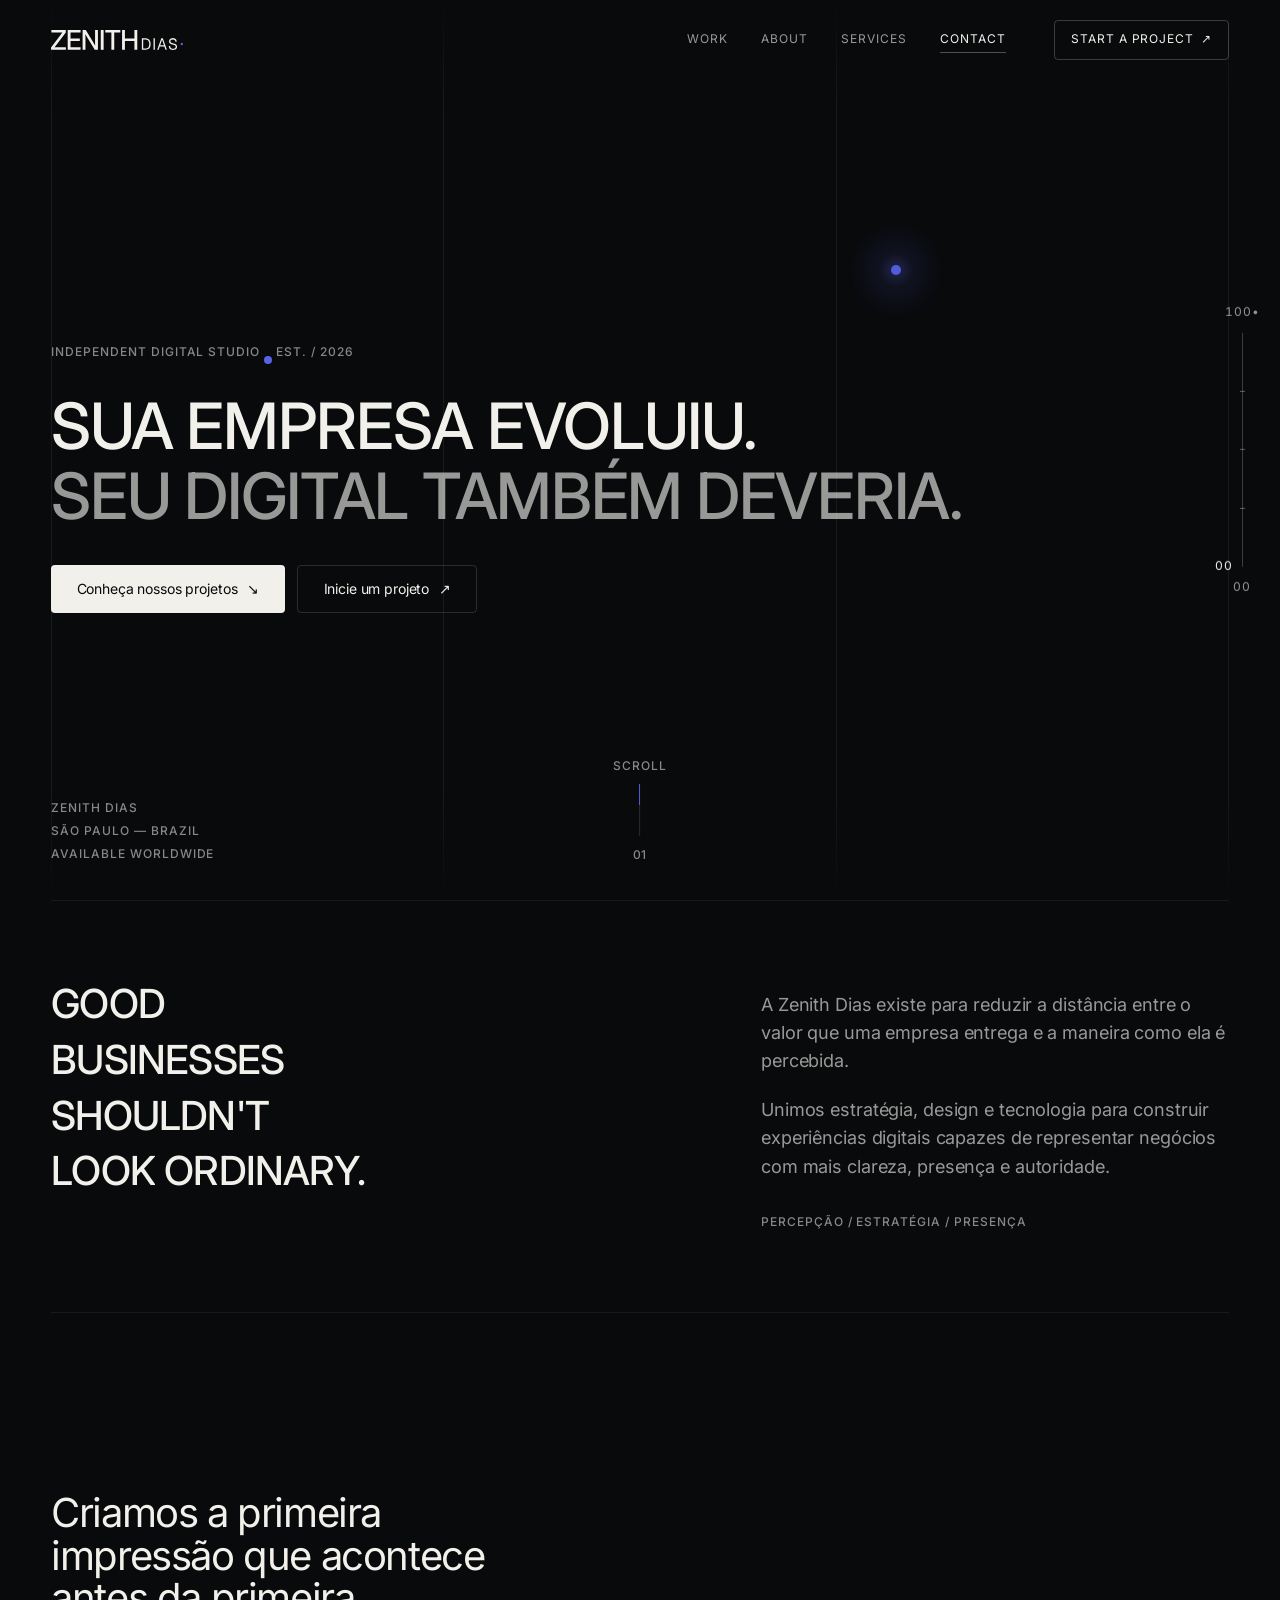
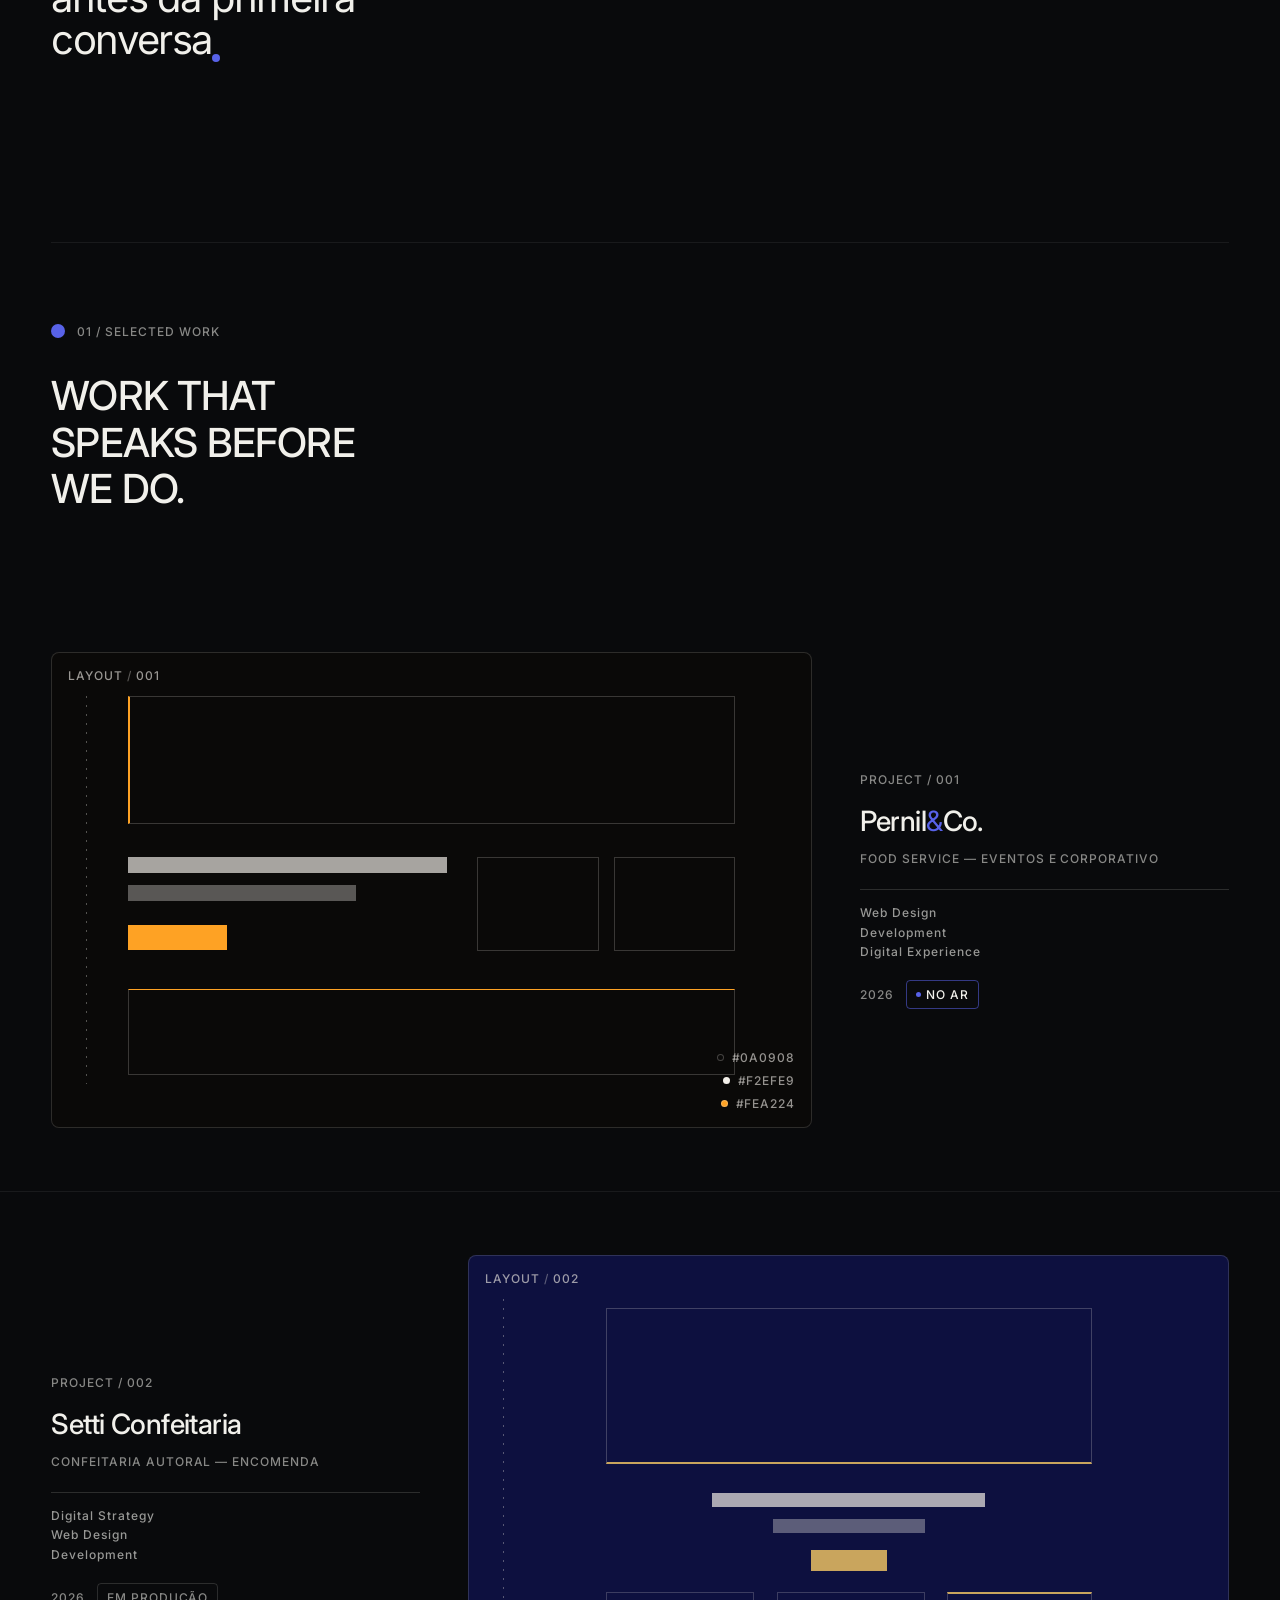
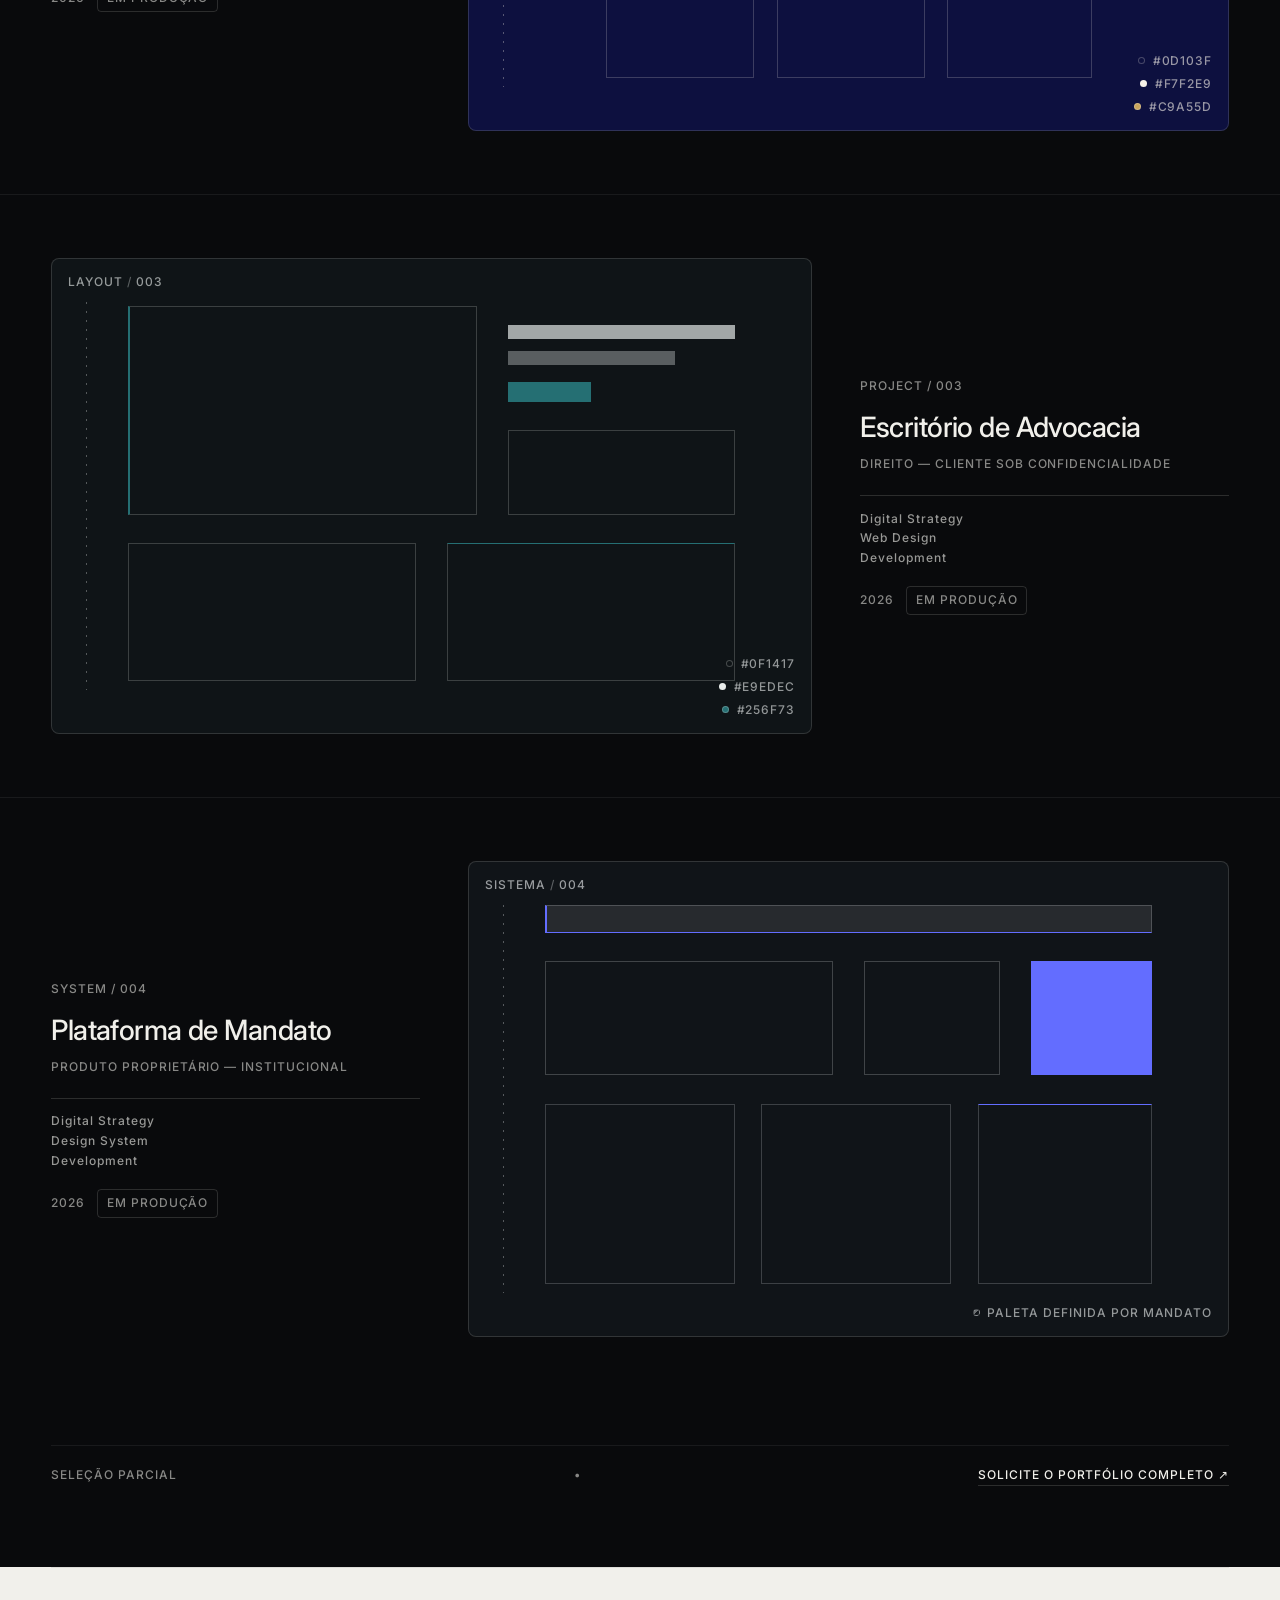
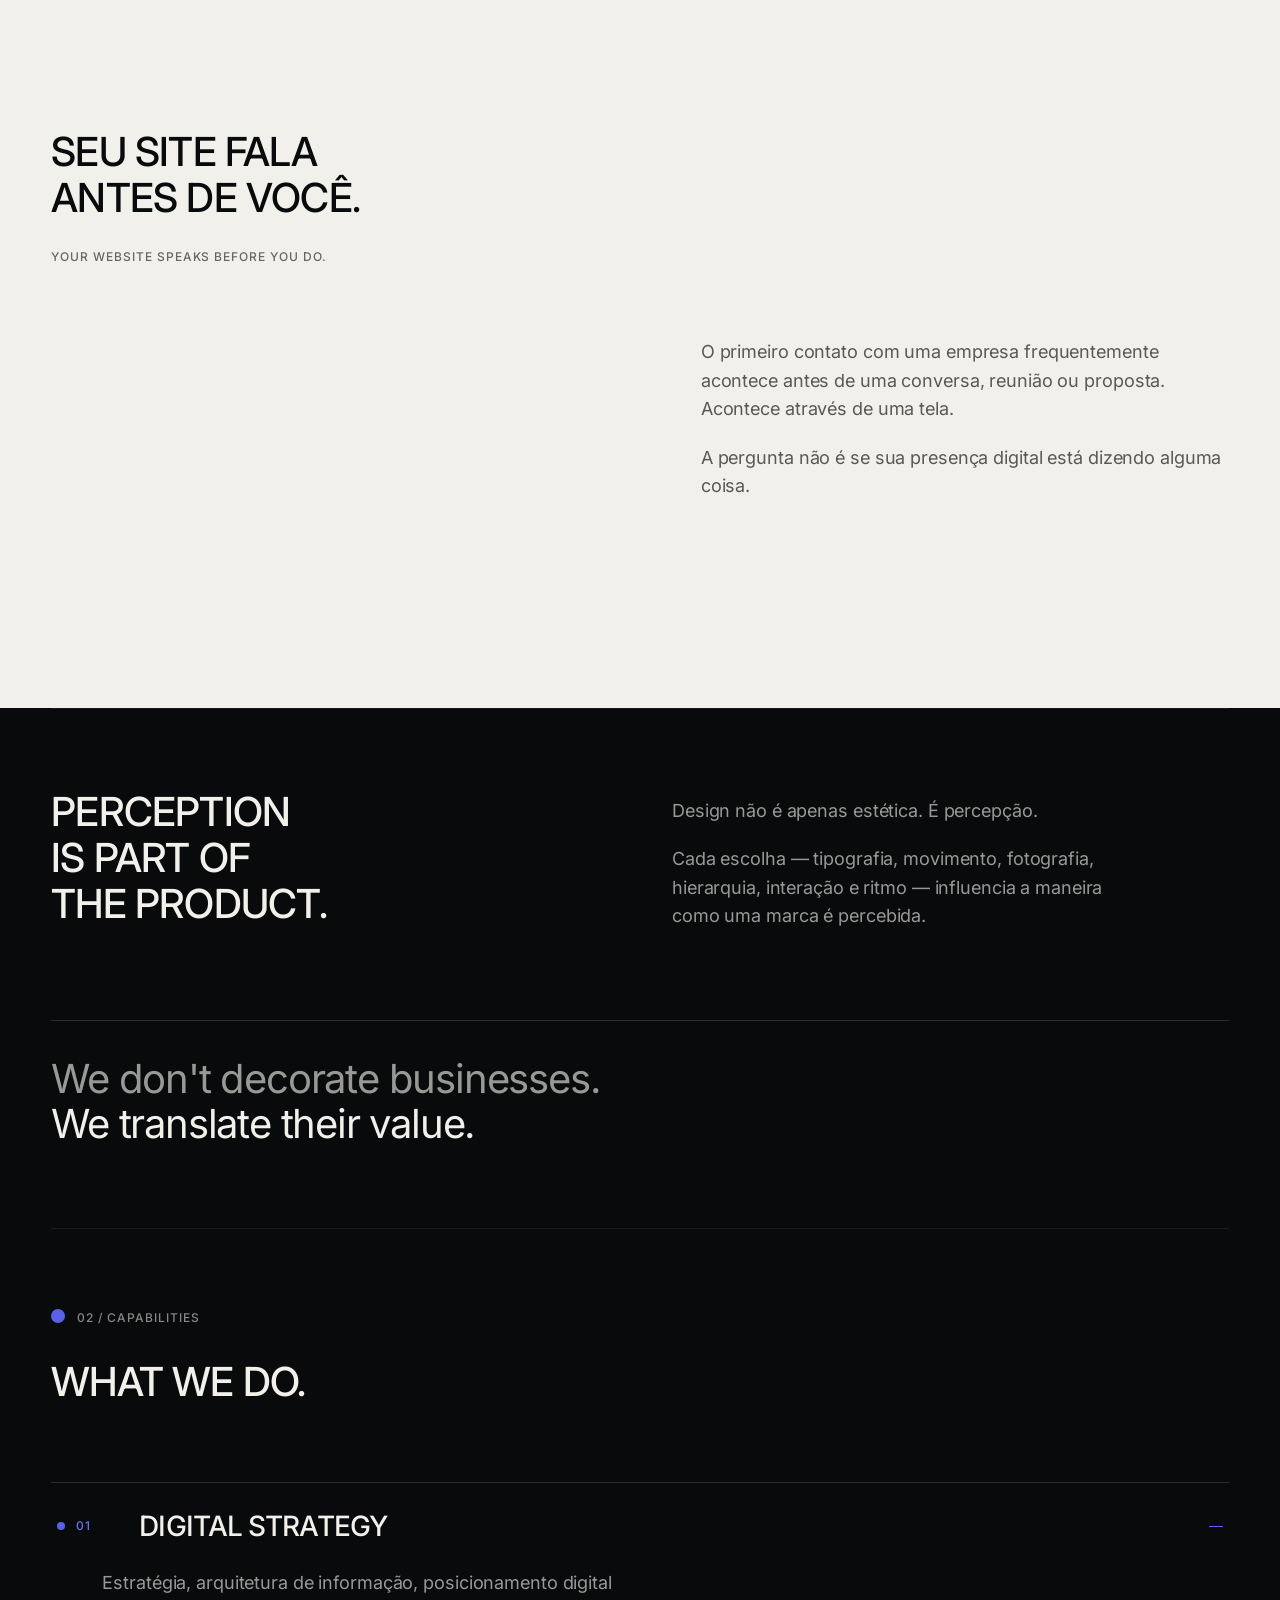
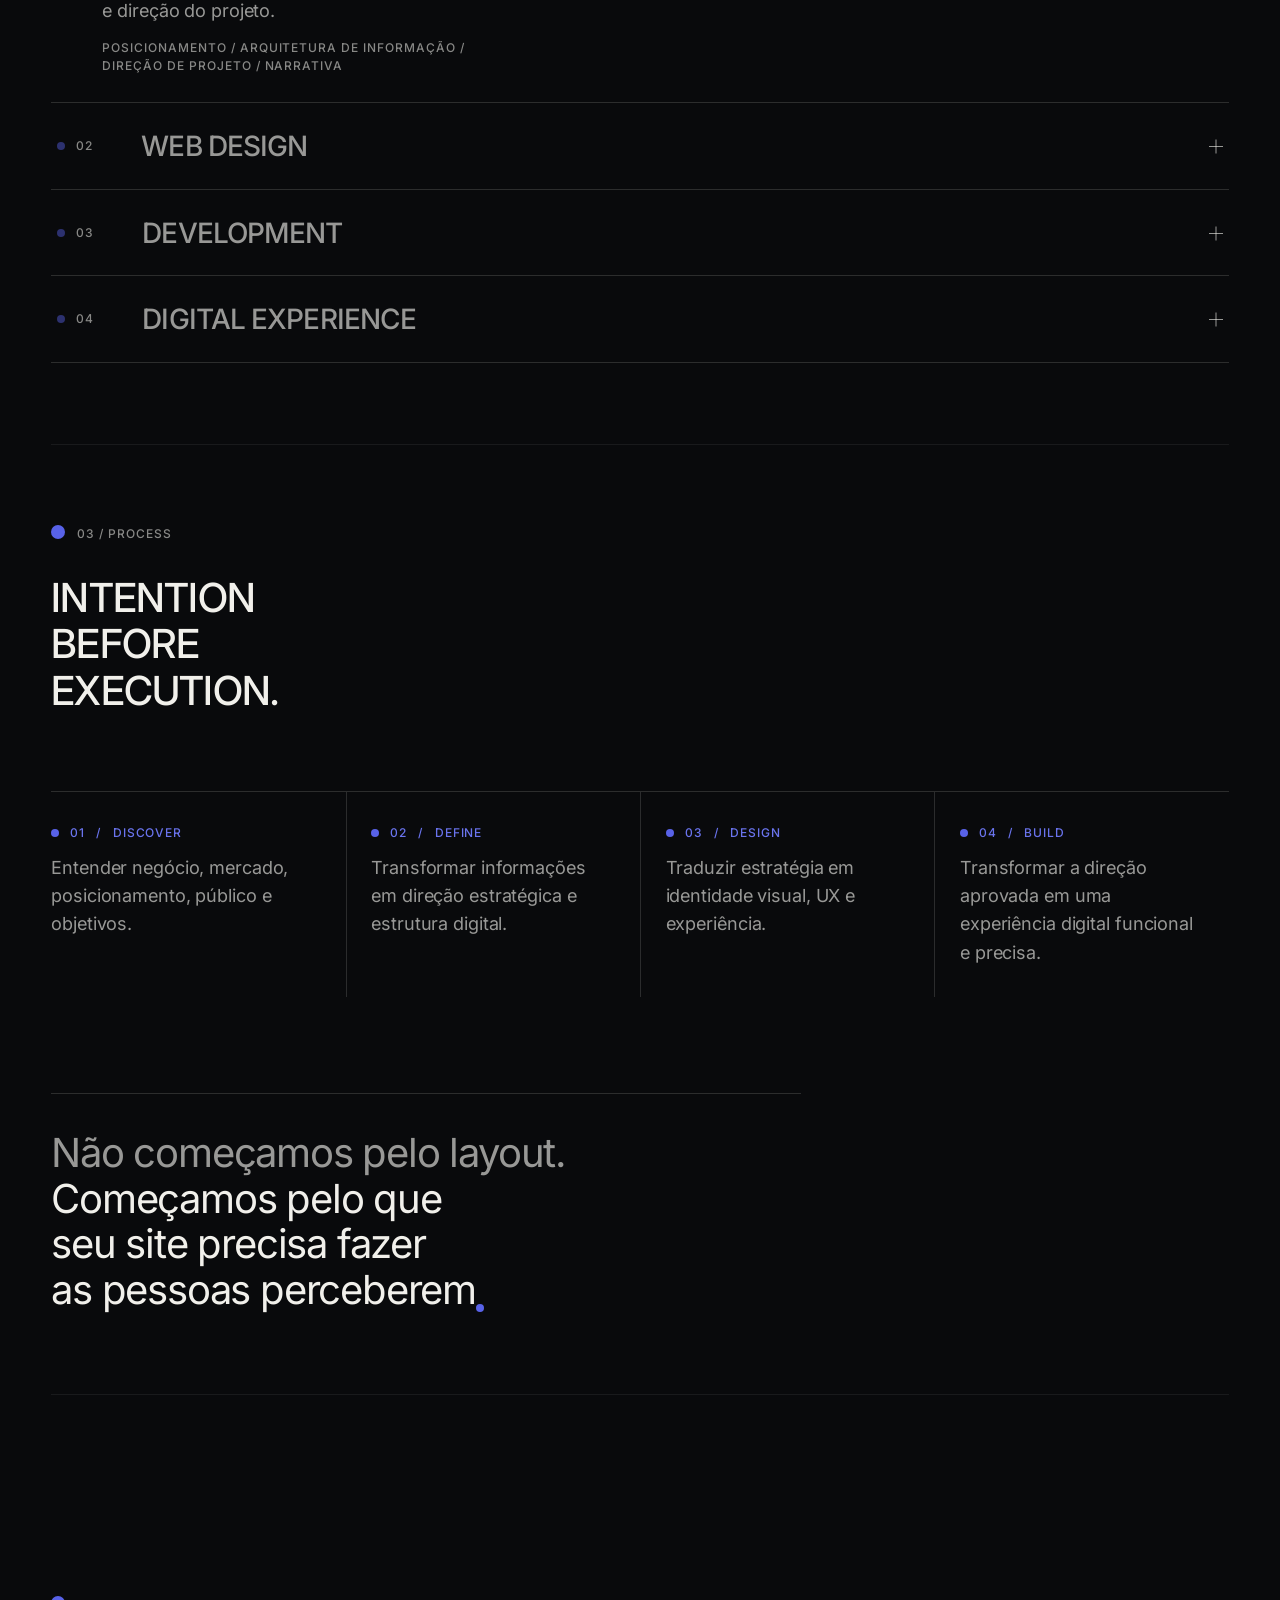
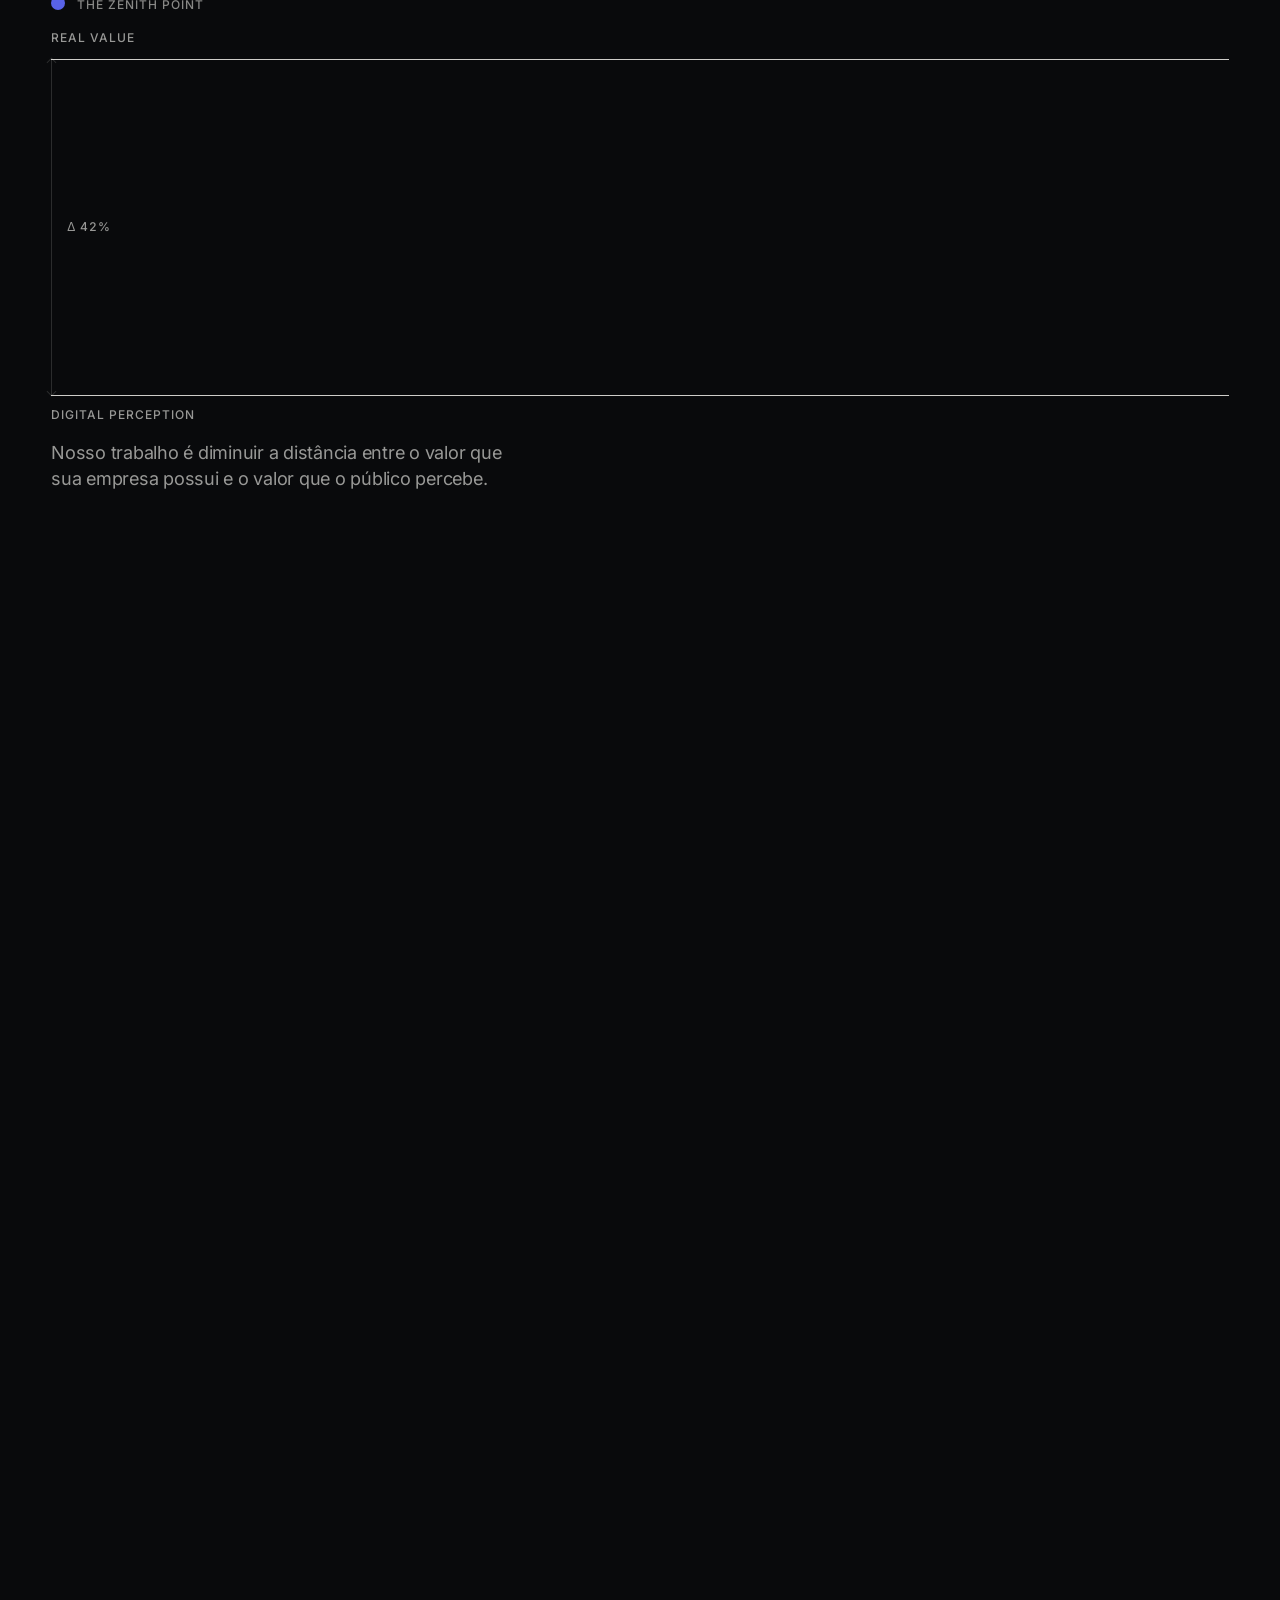
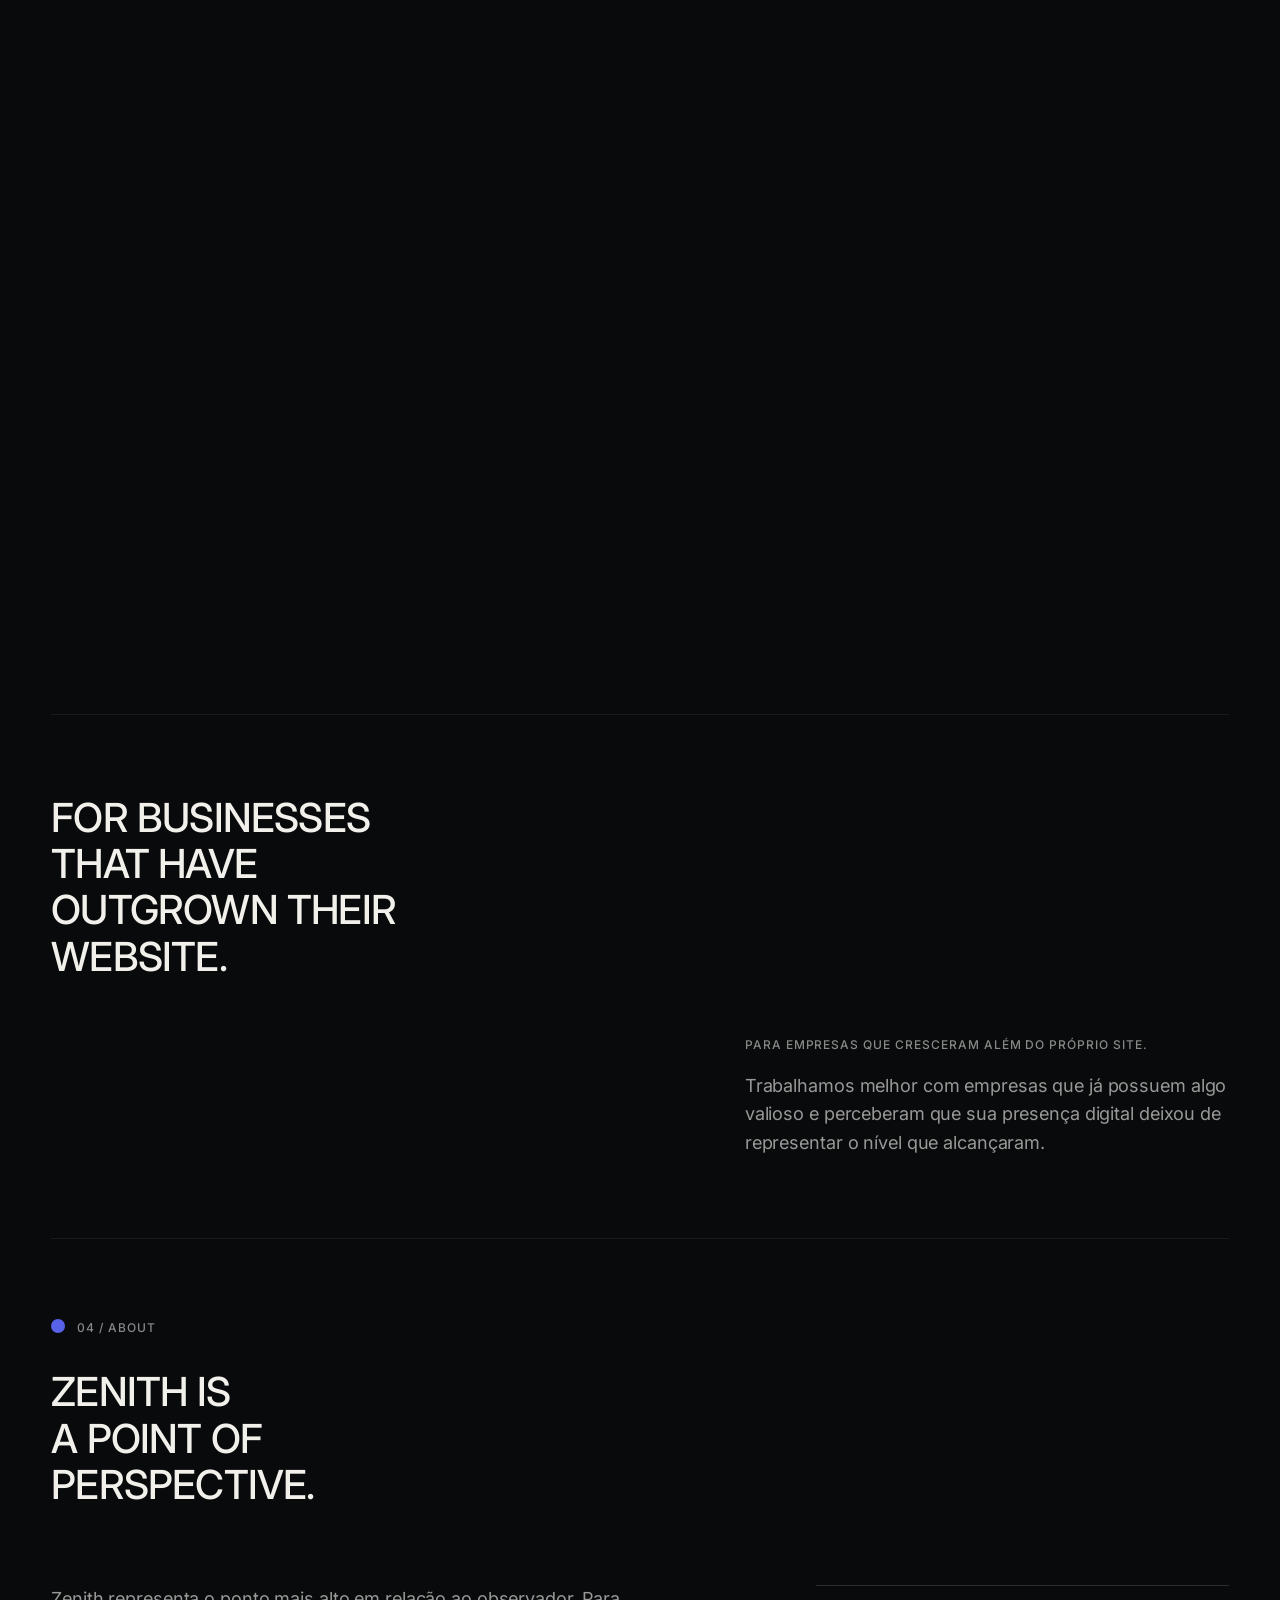
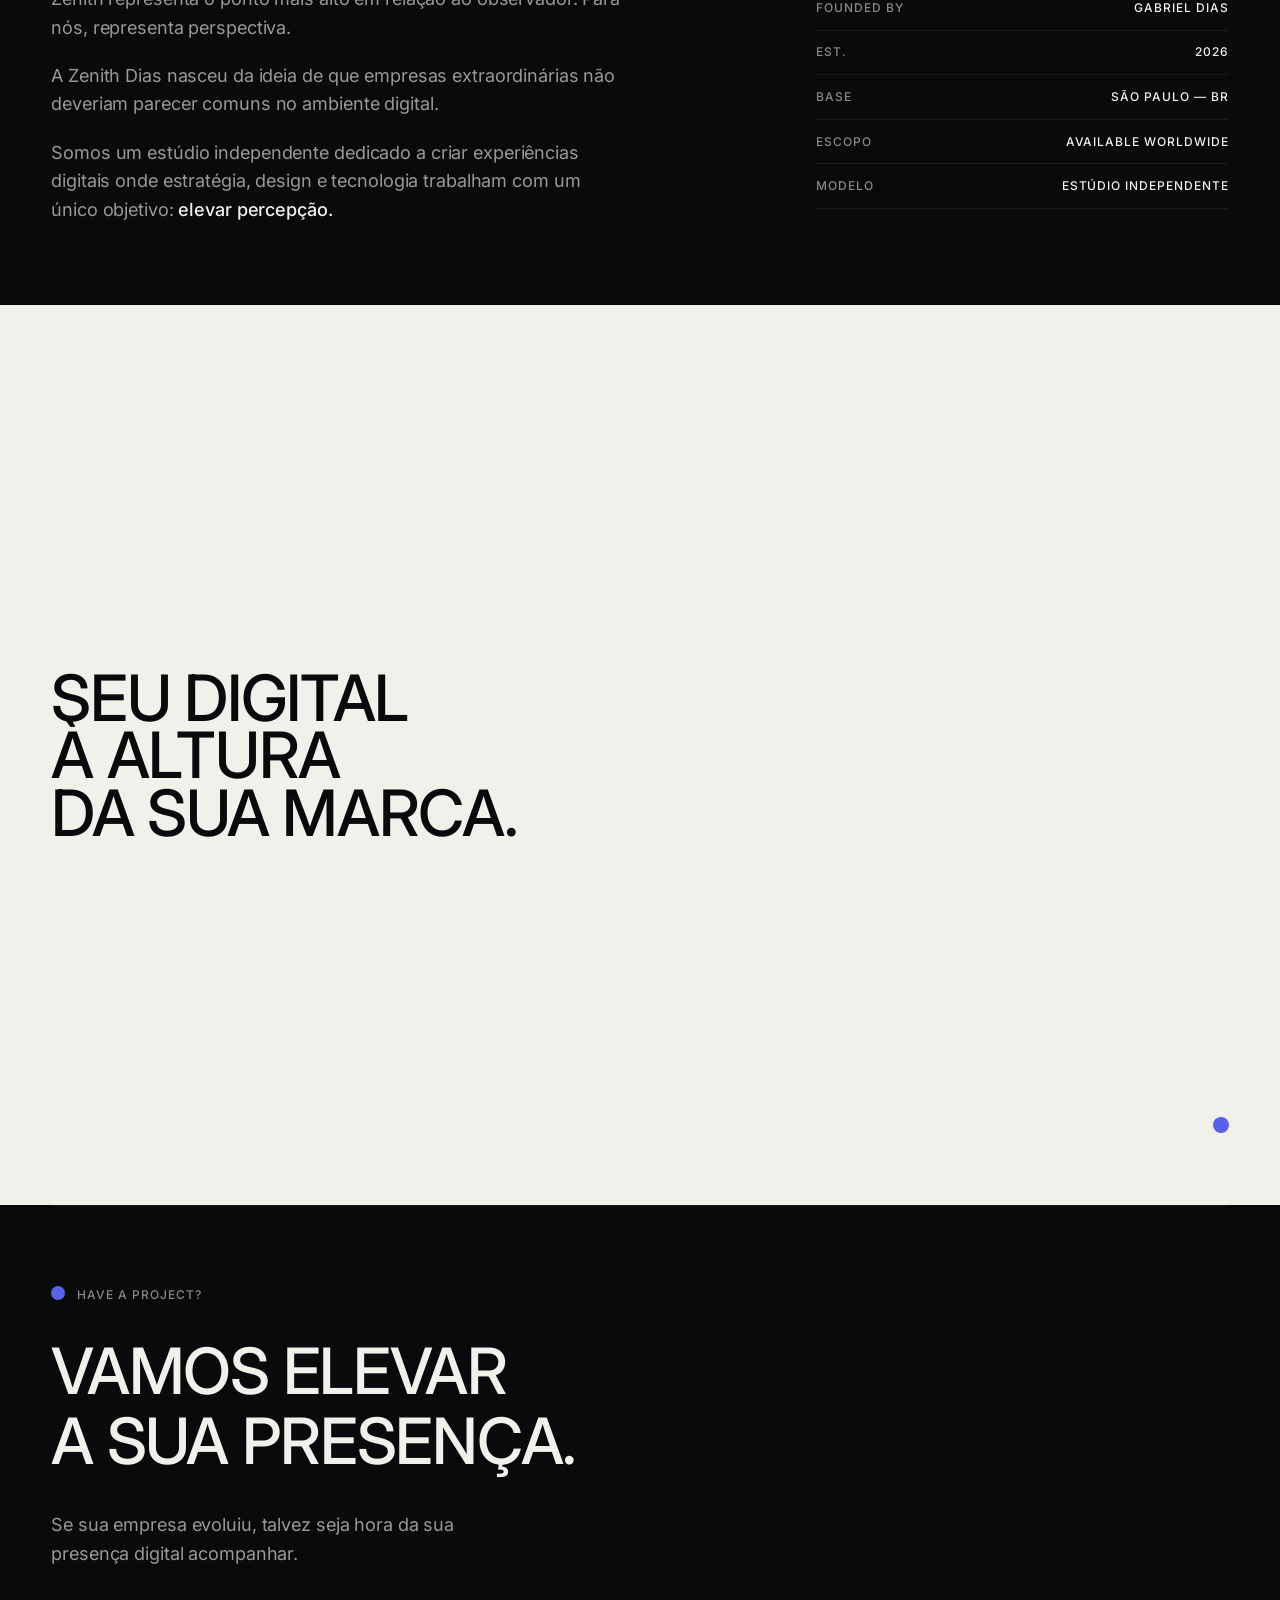
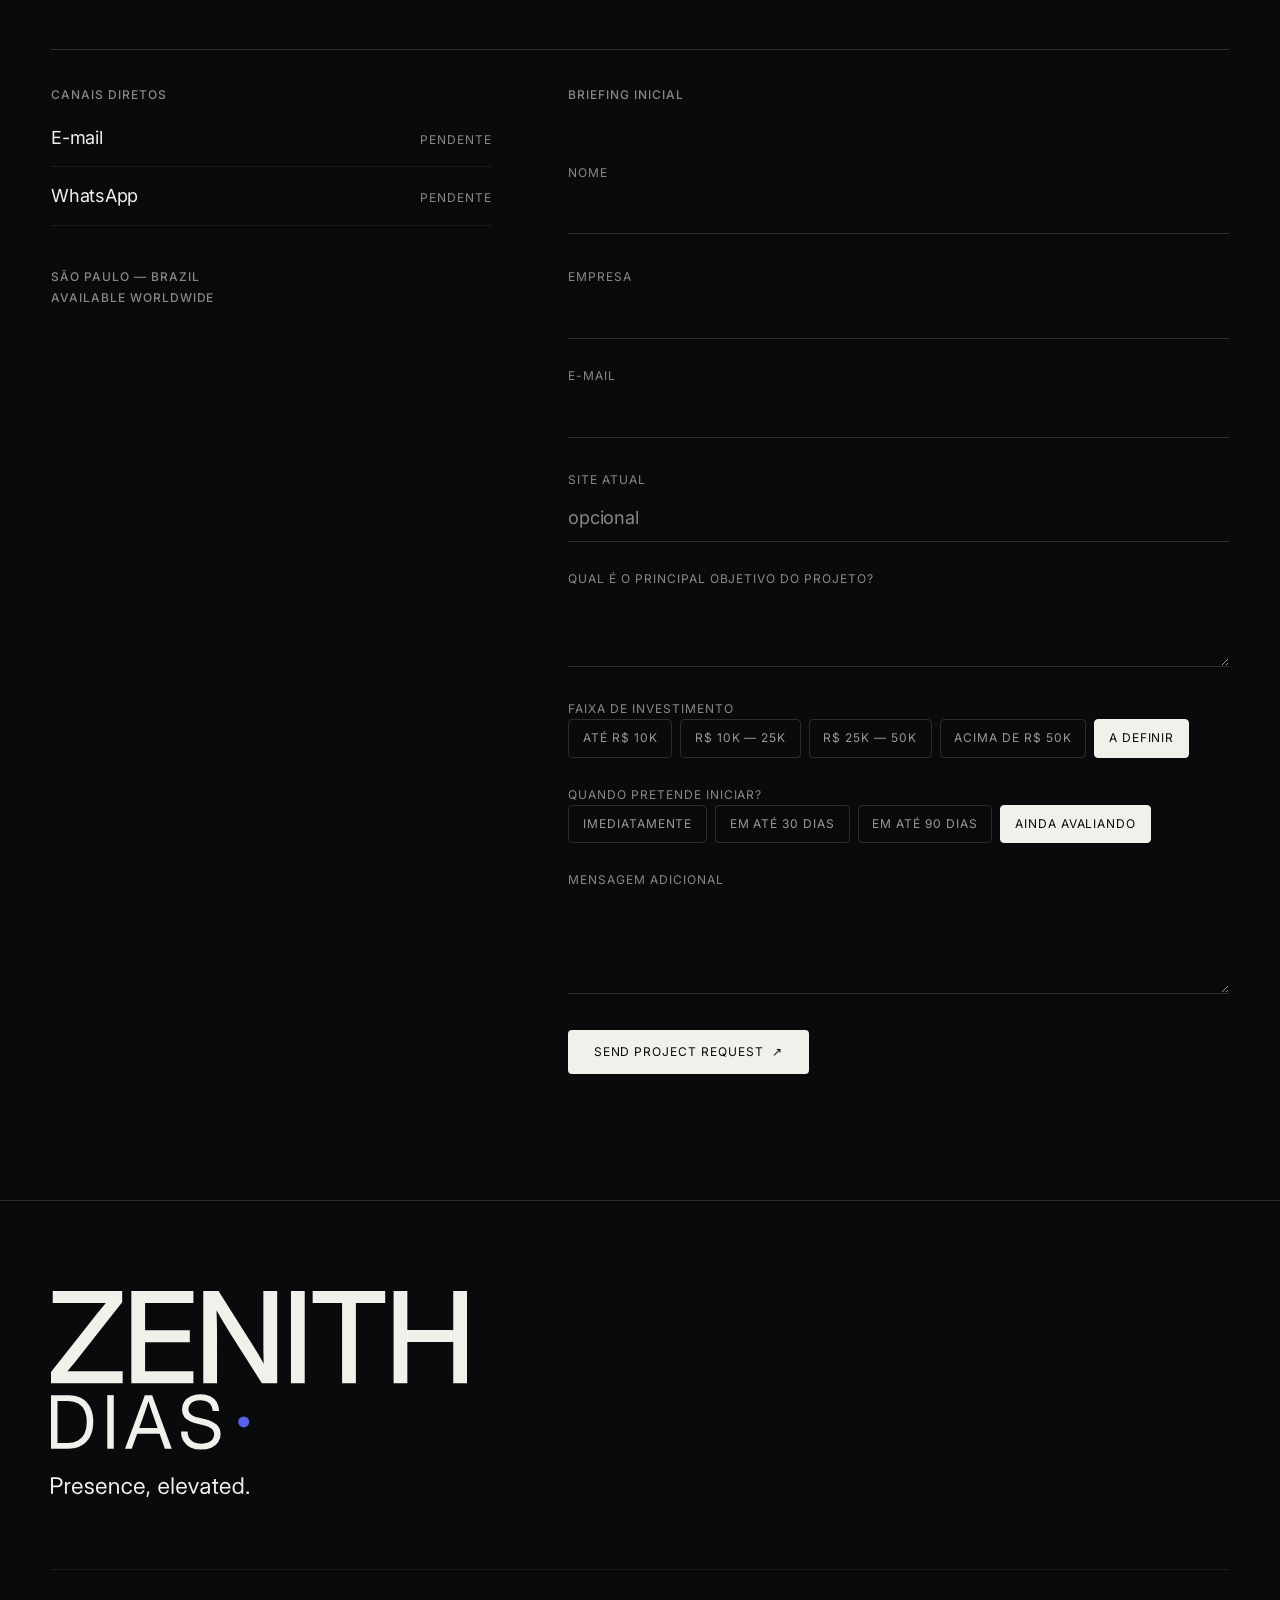
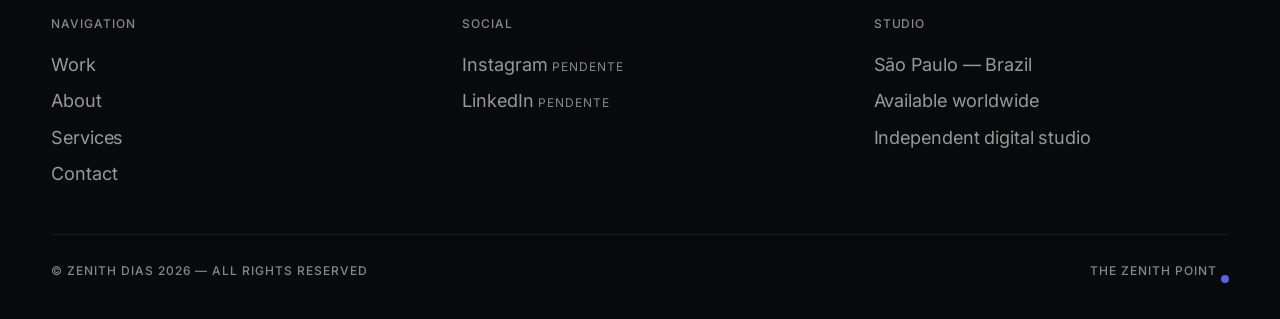
==== commit 50390825: "Dá vida ao hero: o Zenith Point pulsa e a onda revela O hero ganha um fundo vivo. Um ponto — o Zenit" ====
--- a/index.html
+++ b/index.html
@@ -42,6 +42,13 @@
   var visto = false;
   try { visto = sessionStorage.getItem('zd:entrada') === '1'; } catch (e) {}
   if (calmo || visto) { h.classList.add('sem-loader', 'is-ready'); }
+
+  /* Rede de segurança global: todo conteudo com reveal (inclusive o h1) nasce
+     escondido e so aparece quando o main.js assume. Se ele nao carregar, tirar
+     .has-js desliga as regras de esconder e a pagina inteira volta a aparecer. */
+  setTimeout(function () {
+    if (!h.classList.contains('zd-ok')) { h.classList.remove('has-js'); }
+  }, 4000);
 })();
 </script>
 
@@ -99,13 +106,12 @@
 <!-- ══ HEADER ═══════════════════════════════════════════════════════════ -->
 <header class="cabeca" id="cabeca">
   <div class="cabeca__in">
-    <!-- Assinatura horizontal no desktop (mínimo 180px do brandbook) e marca
-         reduzida ZD no mobile, que é exatamente o uso previsto para ela. -->
+    <!-- Assinatura horizontal em TODAS as larguras, inclusive celular:
+         decisão do Gabriel em 14/09/2026, para o nome por extenso aparecer
+         também em tela pequena. A marca reduzida ZD segue no favicon. -->
     <a class="marca" href="#hero" aria-label="Zenith Dias — início">
       <img class="marca__larga" src="assets/img/logo/horizontal-negativa.svg"
            alt="" width="1204" height="176">
-      <img class="marca__zd" src="assets/img/logo/reduzida-negativa.svg"
-           alt="" width="294" height="175">
     </a>
 
     <nav class="nav" aria-label="Navegação principal">
@@ -144,6 +150,9 @@
 
   <!-- ══ HERO ═══════════════════════════════════════════════════════════ -->
   <section class="hero" id="hero">
+    <!-- A estrela: um ponto e uma onda que o atravessa. Sem JS fica vazio e
+         o hero é exatamente o de antes — por isso é canvas e não imagem. -->
+    <canvas class="estrela" id="estrela" aria-hidden="true"></canvas>
     <div class="hero__grade" aria-hidden="true"><i></i><i></i><i></i><i></i></div>
 
     <div class="hero__in">
@@ -154,7 +163,10 @@
       <!-- Uma linha por FRASE, como no exemplo do brandbook (pág. 11).
            Com H1 em 64px, quatro linhas curtas viravam uma coluna estreita e
            fraca; e quebrar por linha visual não sobrevive ao mobile, onde a
-           escala oficial é 40px. Quebrar por frase sobrevive aos dois. -->
+           escala oficial é 40px. Quebrar por frase sobrevive aos dois.
+
+           Já girou entre quatro frases (14/09/2026). O Gabriel olhou rodando
+           e voltou atrás: uma frase só, parada. -->
       <h1 class="display hero__h1" data-linhas>
         <span class="linha"><span>SUA EMPRESA EVOLUIU.</span></span>
         <span class="linha linha--dim"><span>SEU DIGITAL TAMBÉM DEVERIA.</span></span>
--- a/assets/css/styles.css
+++ b/assets/css/styles.css
@@ -274,11 +274,31 @@
 .has-js [data-reveal].is-in { opacity: 1; transform: none; }
 
 /* Linhas em máscara de overflow */
+/* A caixa de uma linha de texto e mais apertada que a tinta que ela desenha:
+   o C-cedilha desce abaixo dela e o A-til, E-agudo e A-crase sobem acima.
+   Medido: faltavam 1,77px no topo de "SEU DIGITAL TAMBEM DEVERIA." a 47px e
+   7,84px em "A ALTURA" a 62,6px — acento cortado a pagina inteira.
+
+   Duas tentativas descartadas antes desta, as duas verificadas no navegador:
+     1. afastar o corte com margem de recorte abre os QUATRO lados, e o de
+        baixo e exatamente o que a mascara do reveal precisa fechado: a linha
+        nao revelada vazava 8,95px e aparecia atras do proprio esconderijo;
+     2. padding no topo com margem negativa no span nao muda nada, porque
+        overflow corta na PADDING BOX — padding empurra o conteudo para
+        dentro sem mover a borda do corte.
+
+   clip-path com inset NEGATIVO no topo e o unico que abre um lado so. O de
+   baixo fica em 0, ou seja, na borda da caixa, do jeito que a mascara precisa.
+   Sem margem, sem colapso, sem mudanca de altura.
+   @supports guarda o overflow para quem nao aceitar inset negativo. */
 .linha {
   display: block;
   overflow: hidden;
   padding-bottom: .09em;
   margin-bottom: -.09em;
+}
+@supports (clip-path: inset(-1px 0 0 0)) {
+  .linha { overflow: visible; clip-path: inset(-.2em 0 0 0); }
 }
 .has-js [data-linhas] .linha > span {
   display: block;
@@ -467,12 +487,13 @@
 }
 .marca:hover { opacity: .78; }
 .marca img { height: auto; }
-.marca__larga { display: none; width: 132px; }   /* 132px: escolha do Gabriel em 14/09/2026, olhando o estudo. Abaixo do
-                                                    mínimo de 180px do brandbook (pág. 08) — ver DESIGN.md. */
-.marca__zd    { display: block; width: 54px; }   /* reduzida: mínimo 32px */
-@media (min-width: 60rem) {
-  .marca__larga { display: block; }
-  .marca__zd    { display: none; }
+/* Assinatura horizontal em toda largura. 132px é escolha do Gabriel
+   (14/09/2026), 27% abaixo do mínimo de 180px do brandbook — ver DESIGN.md.
+   No celular ela encolhe um pouco mais, senão divide a barra com o botão
+   MENU: 30vw só entra abaixo de ~440px de viewport. */
+.marca__larga {
+  display: block;
+  width: clamp(104px, 30vw, 132px);
 }
 
 .nav { display: none; gap: clamp(1.25rem, 2.6vw, 2.25rem); }
@@ -584,6 +605,21 @@
      da altura. O topo precisa liberar o header fixo (~81px). */
   padding: clamp(6.25rem, 13vh, 8.5rem) 0 clamp(3.25rem, 6.8vh, 5rem);
   overflow: hidden;
+}
+
+/* ── A ESTRELA ────────────────────────────────────────────────────────────
+   Fica atrás de tudo no hero: .hero__in é position:relative e vem depois no
+   documento, então pinta por cima sem precisar de z-index disputado.
+   Some junto com o resto do hero na rolagem, como a grade de eixos, e
+   dissolve na base para não cortar seco na seção seguinte. */
+.estrela {
+  position: absolute; inset: 0;
+  width: 100%; height: 100%;
+  pointer-events: none;
+  z-index: 0;
+  opacity: calc(1 - var(--hs, 0) * .8);
+  -webkit-mask-image: linear-gradient(to bottom, #000 72%, transparent 99%);
+          mask-image: linear-gradient(to bottom, #000 72%, transparent 99%);
 }
 
 /* grid de eixos verticais, muito discreto */
@@ -1353,6 +1389,7 @@
   .loader { display: none !important; }
   .cursor { display: none !important; }
   .scroll-ind__fio i { animation: none; transform: none; height: 45%; }
+  /* a estrela nao bate: o JS desenha so o ponto parado */
   .planta, .planta__b { transform: none !important; }
 
   /* a convergência entrega o estado final, sem depender de scroll */
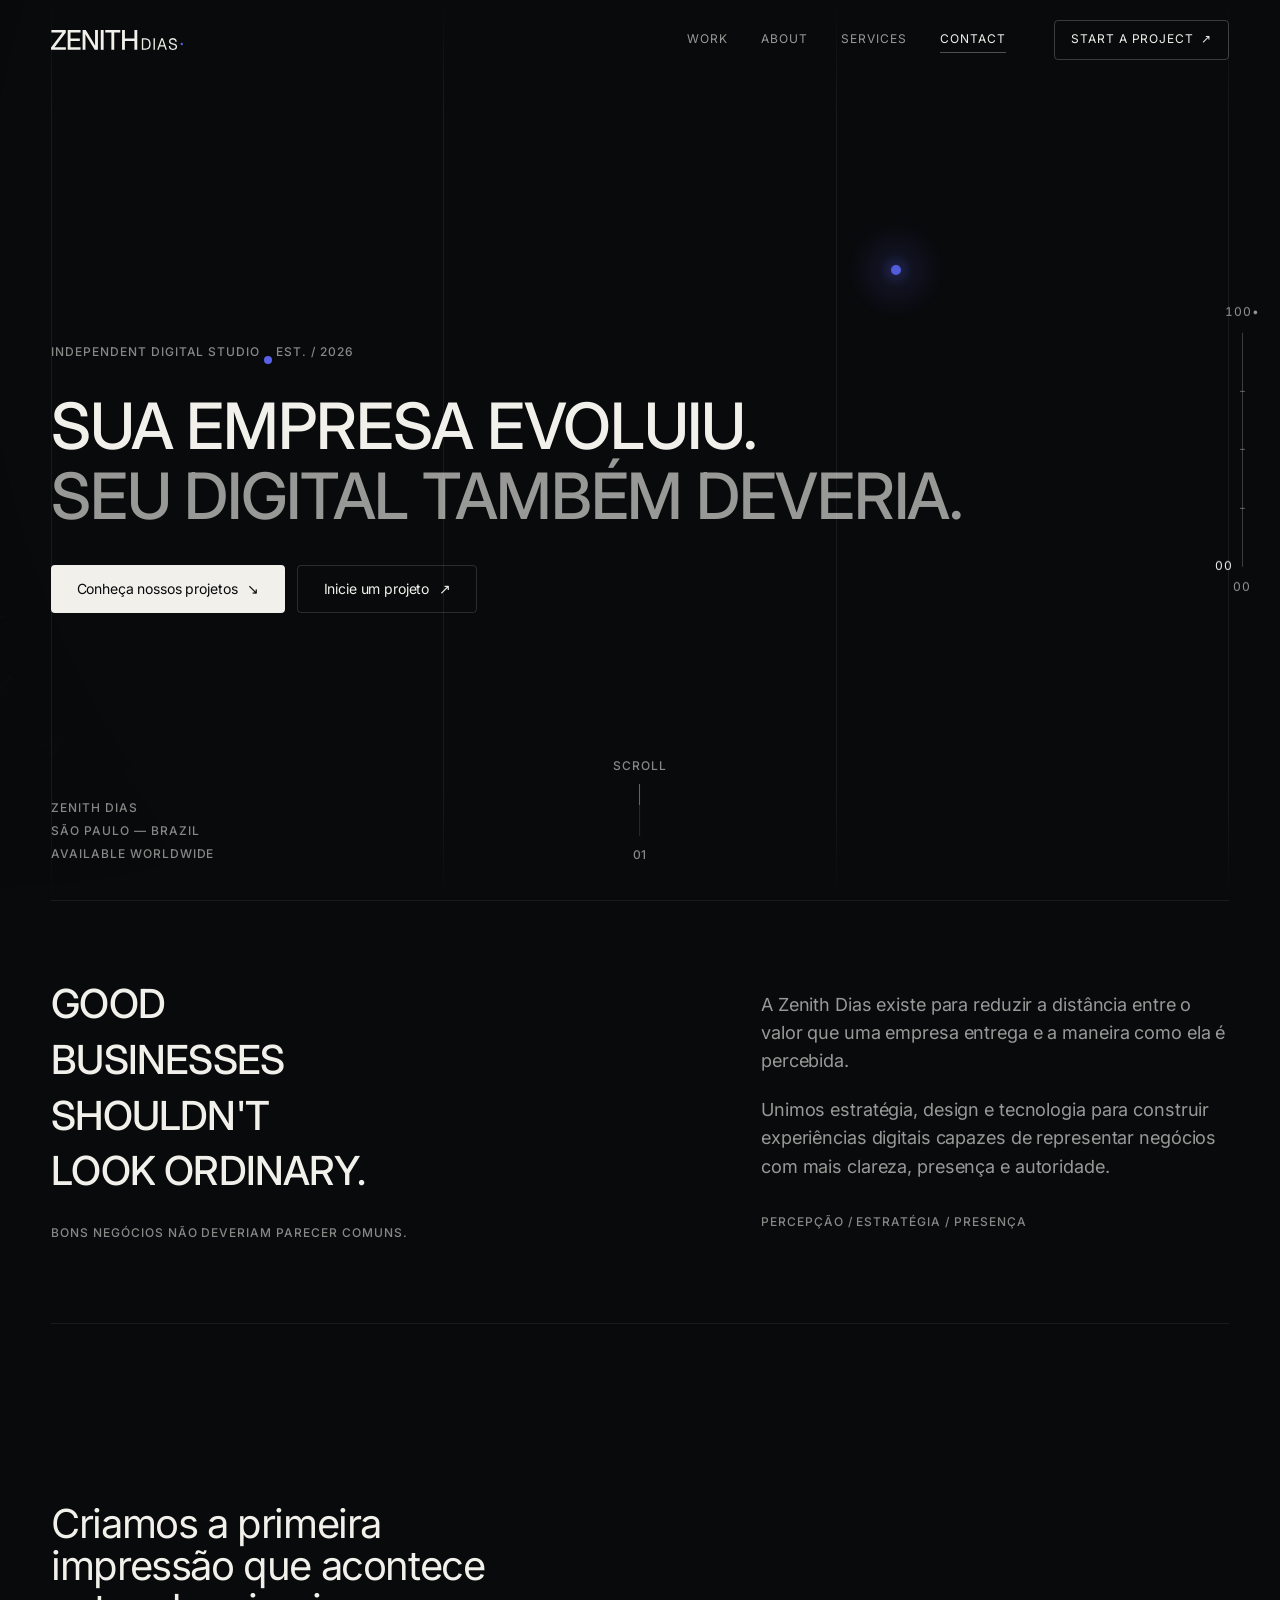
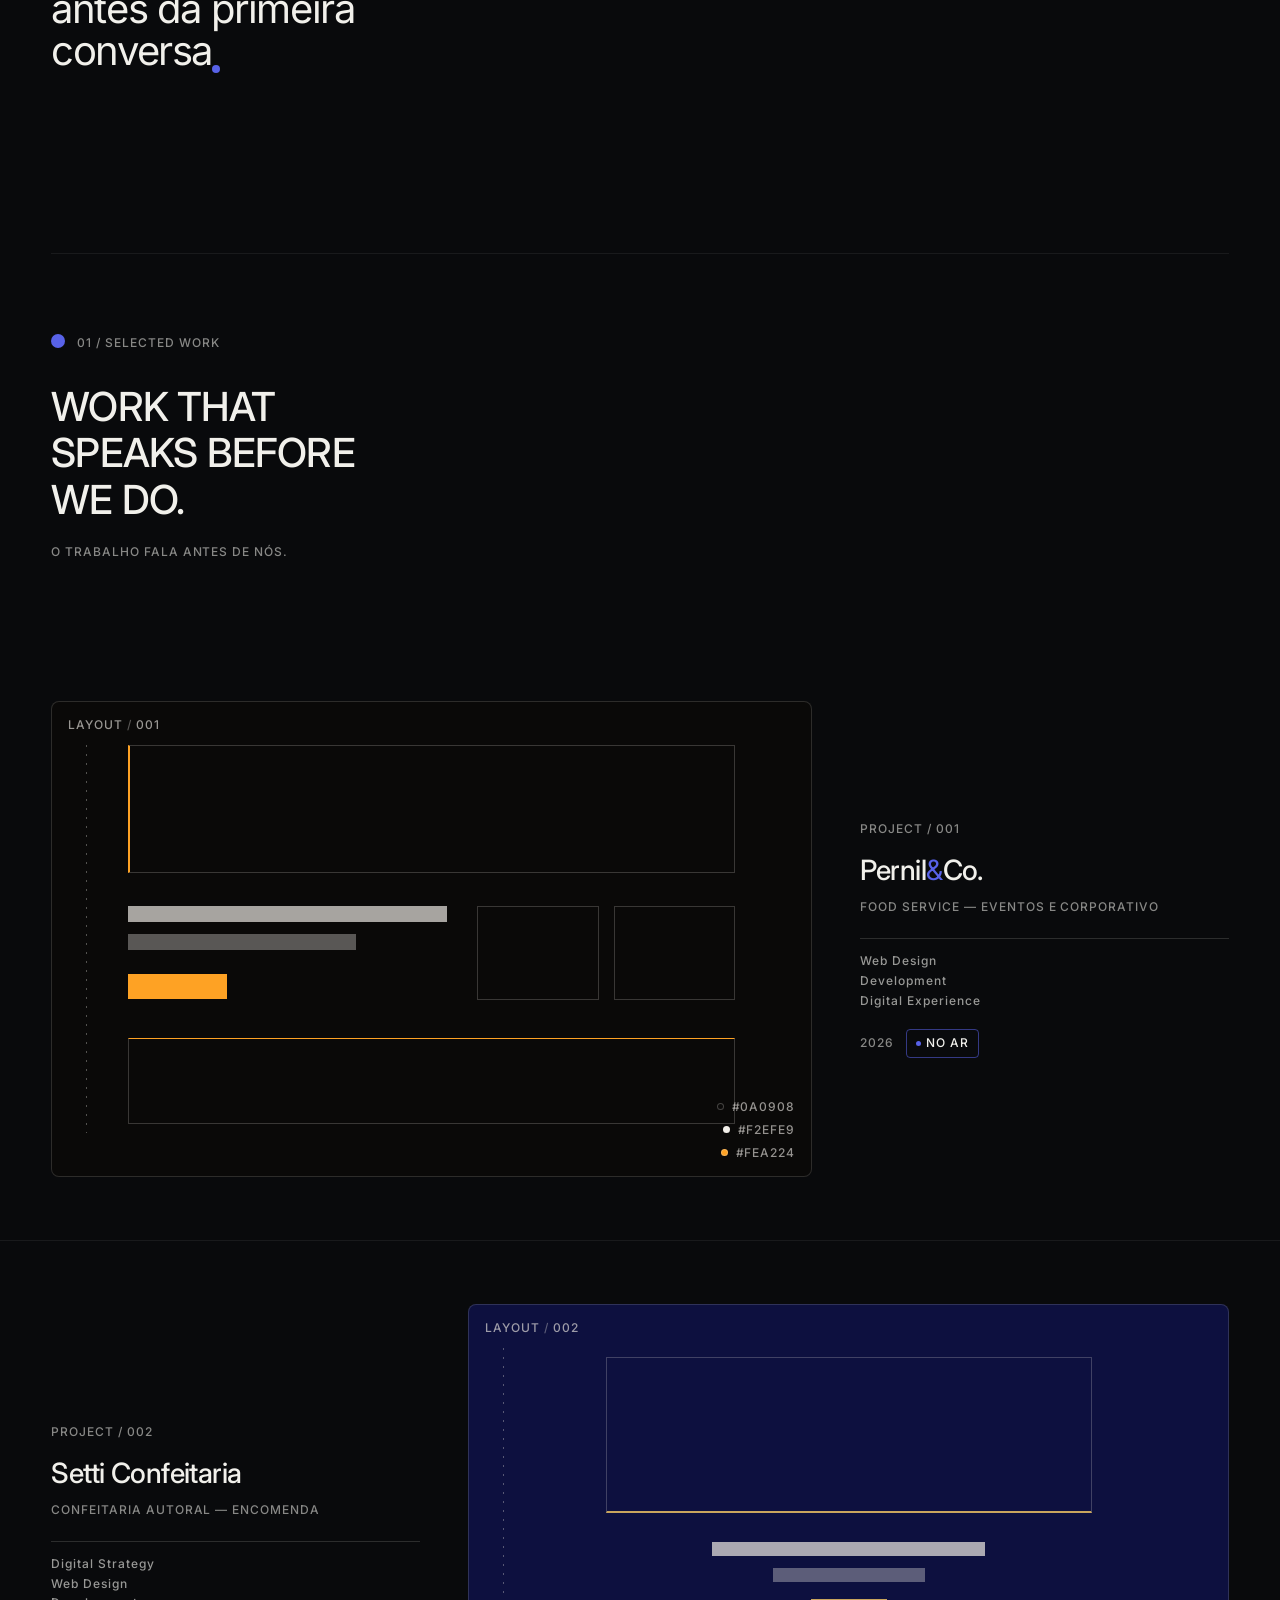
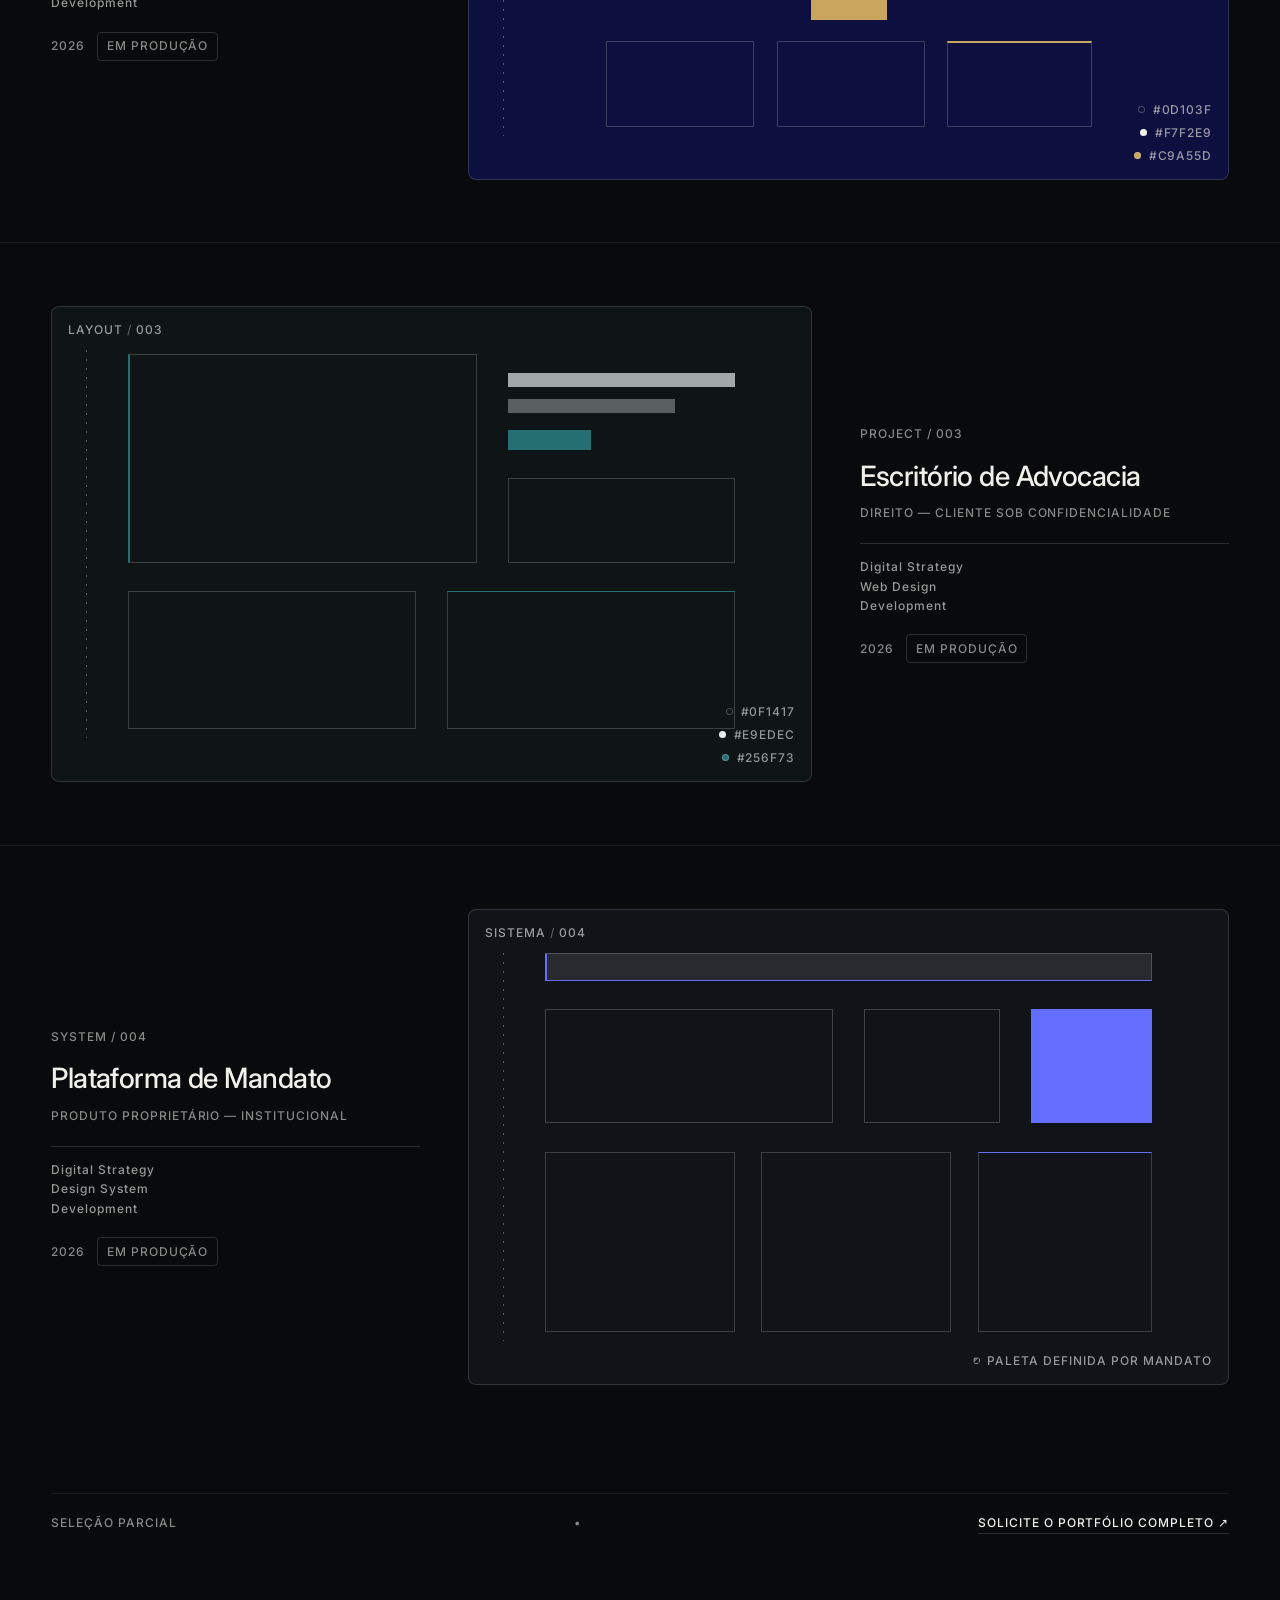
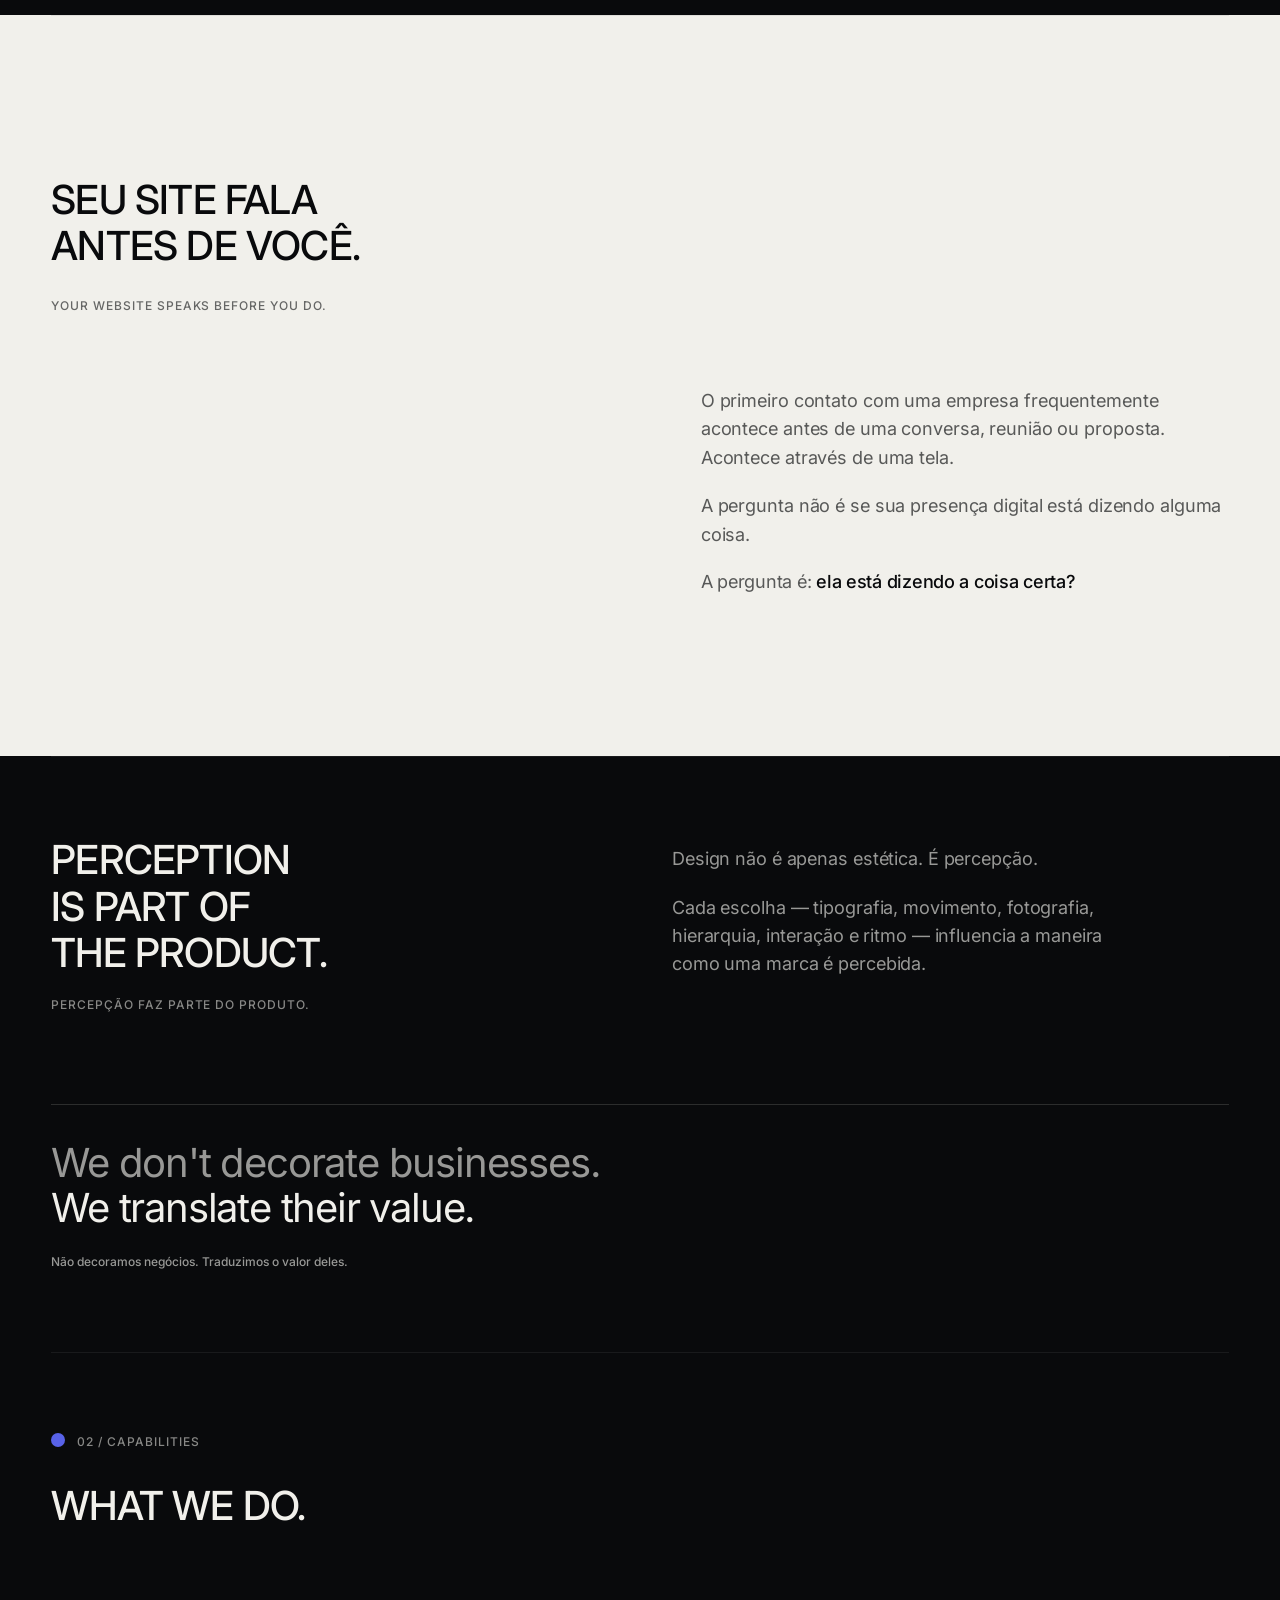
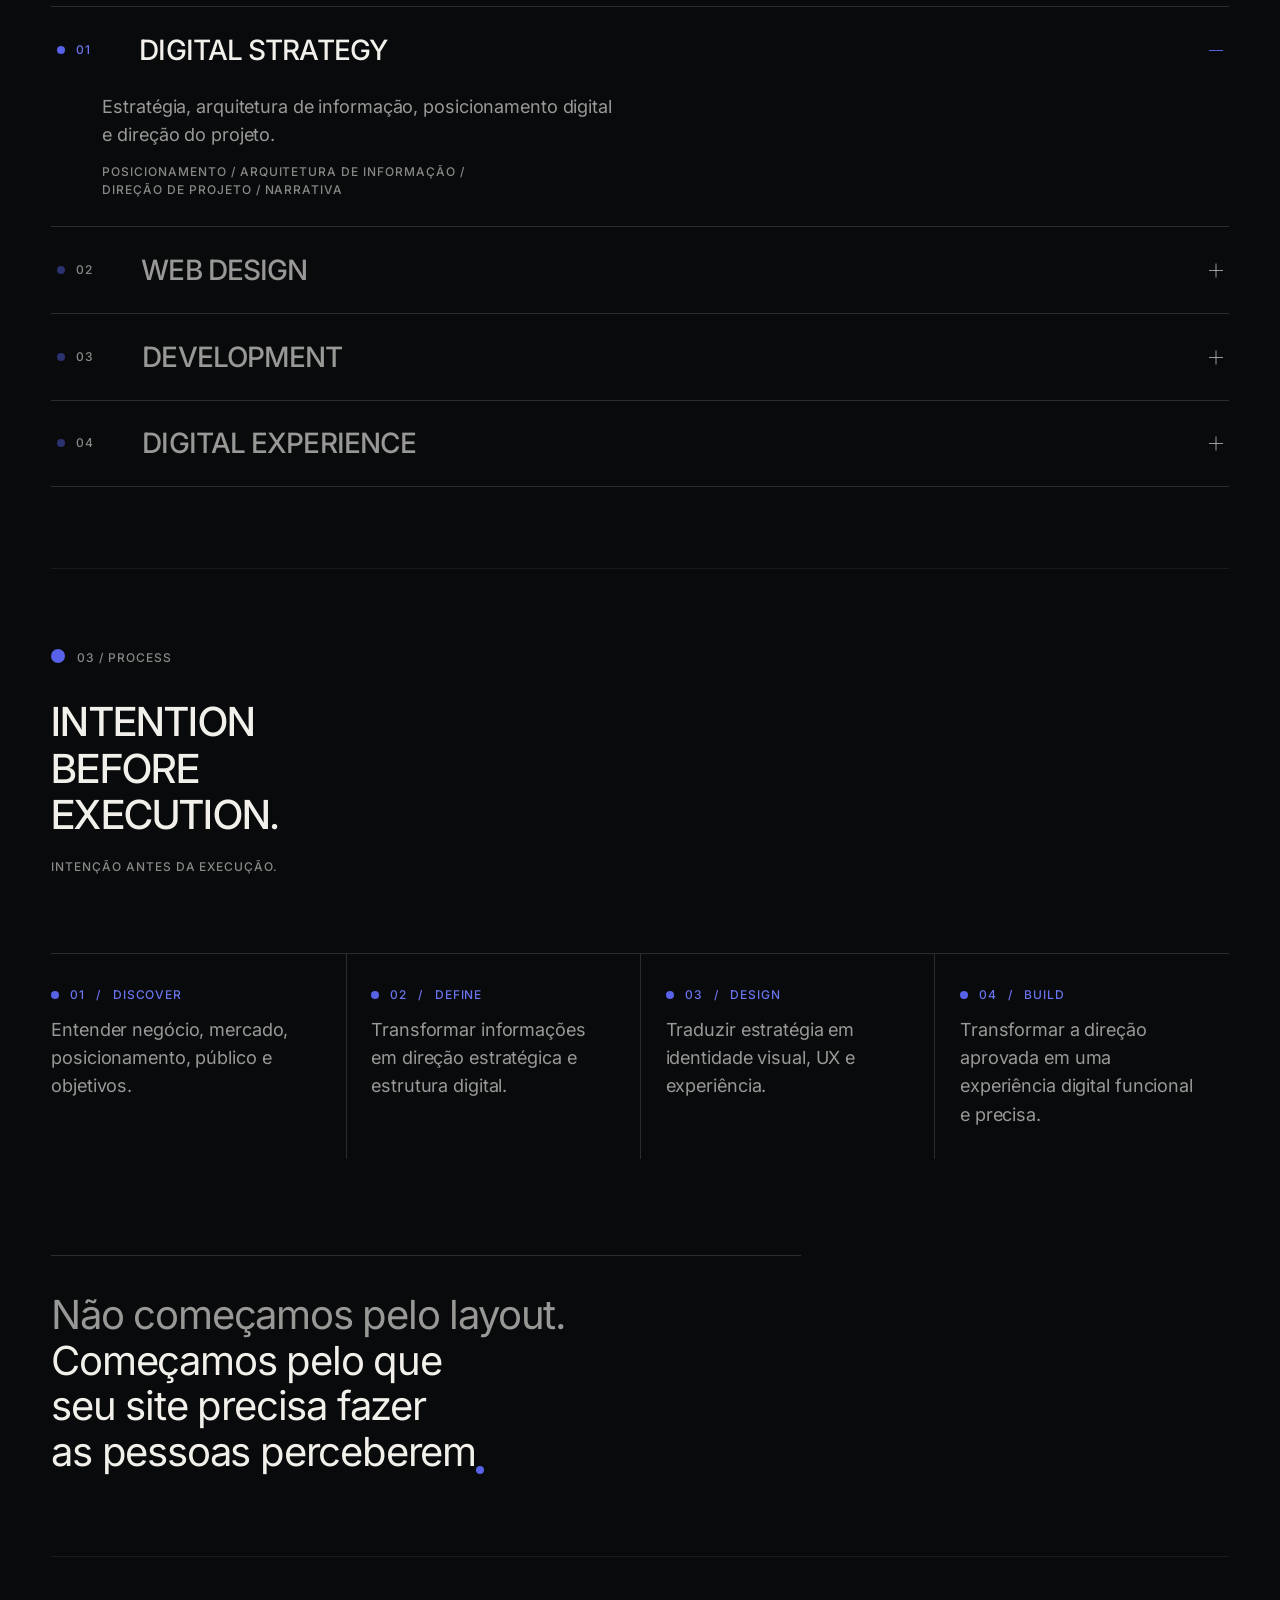
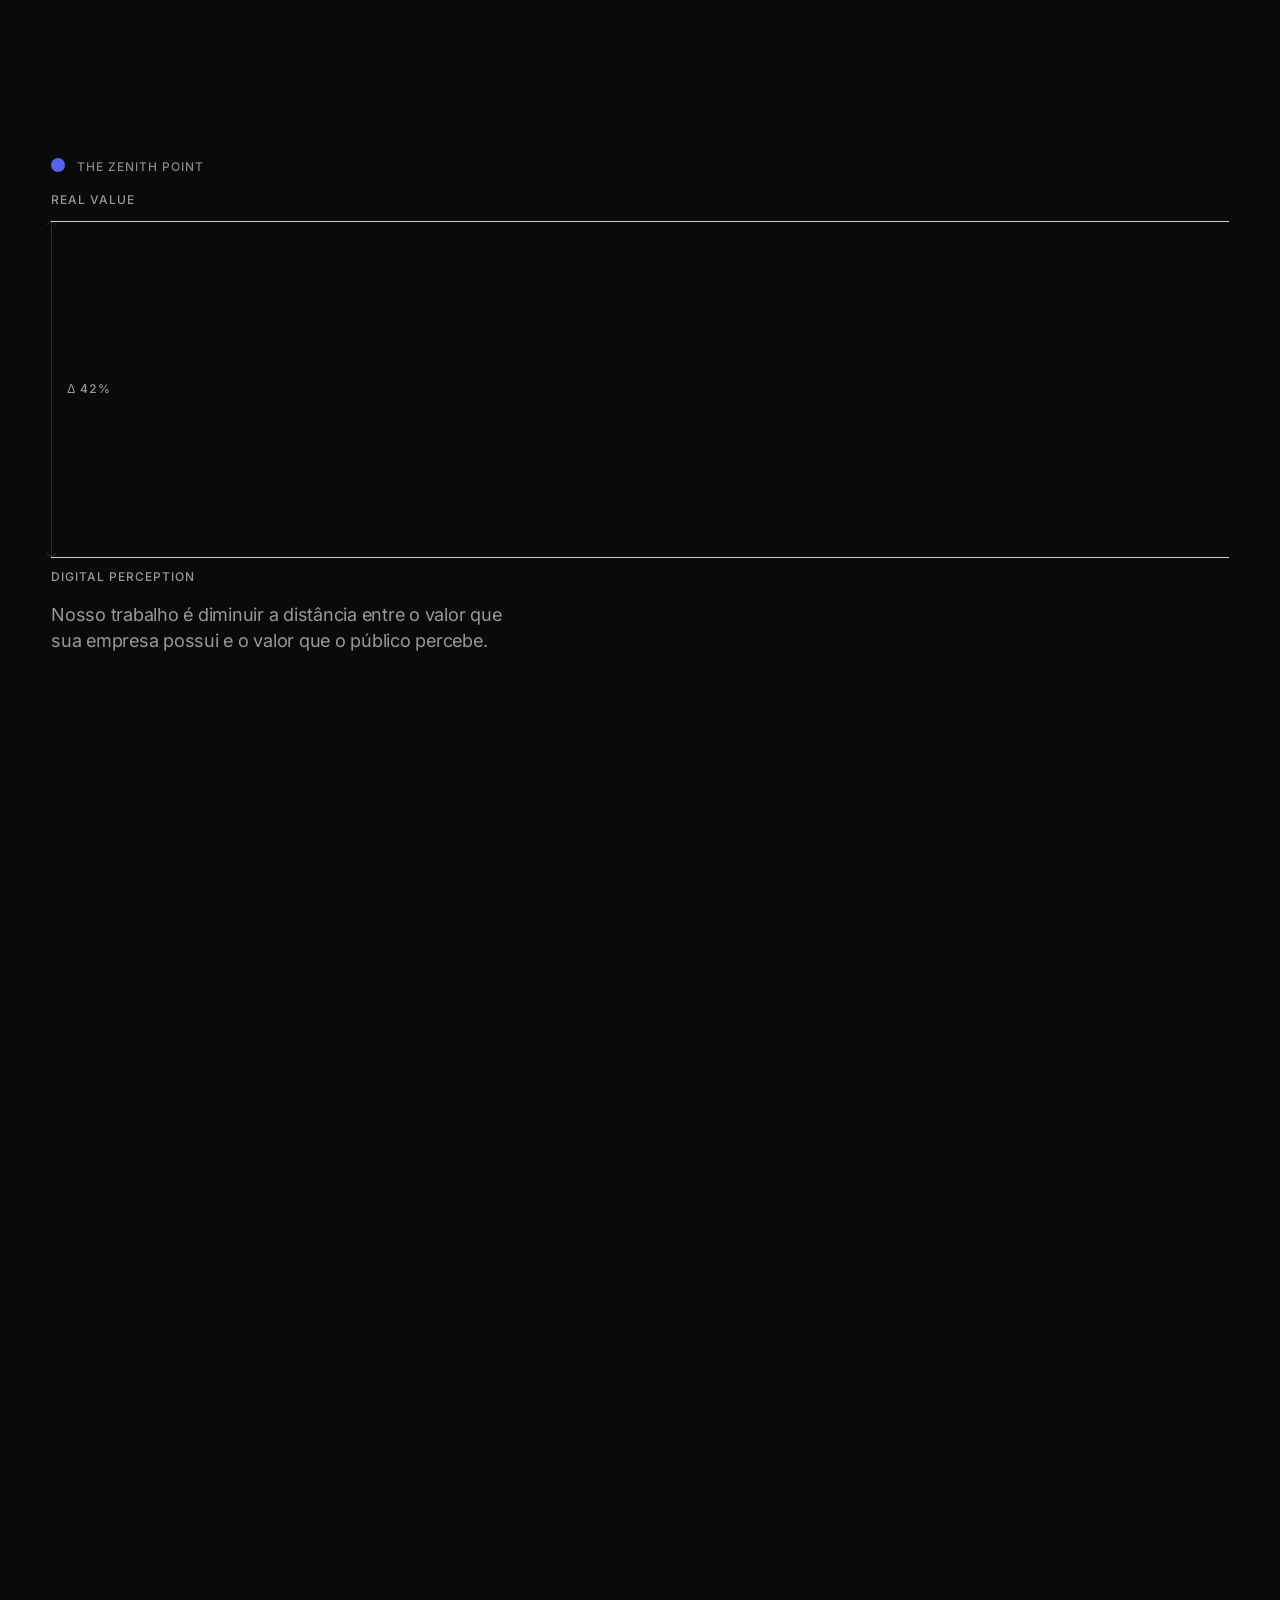
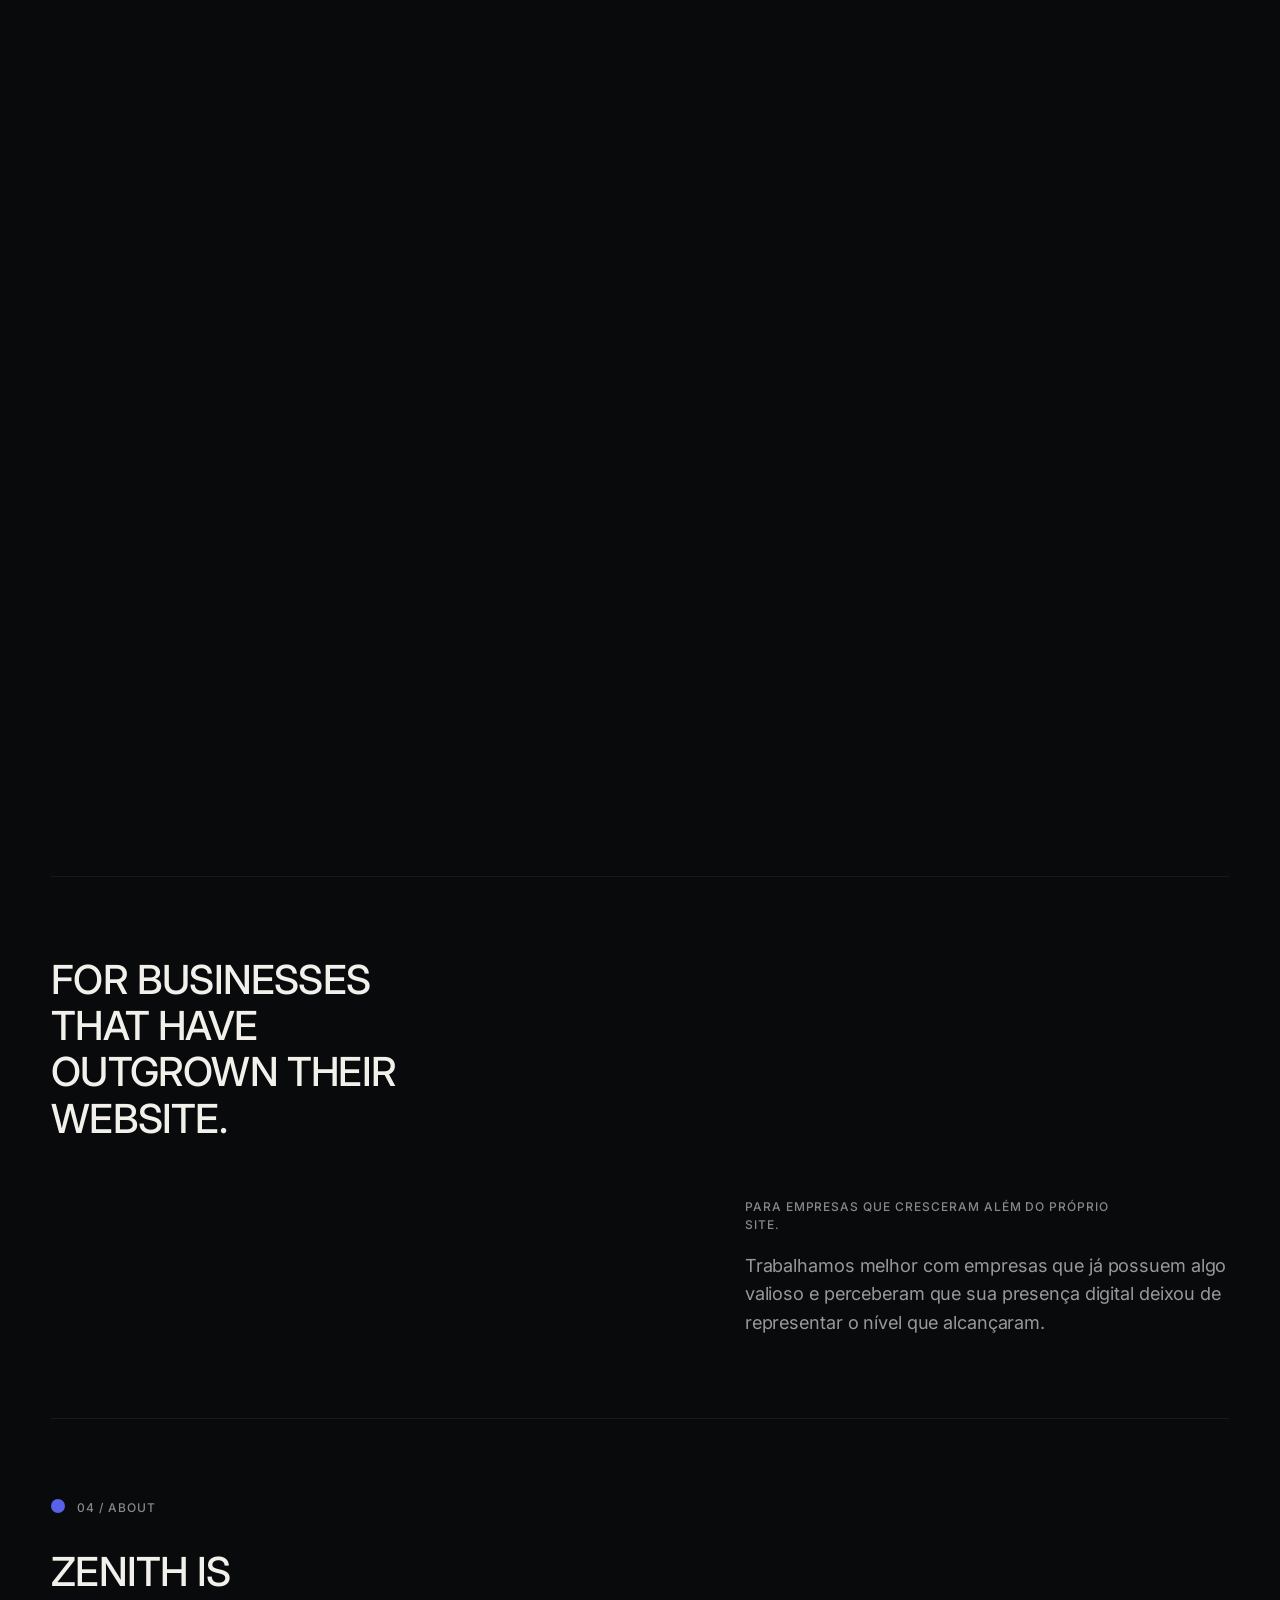
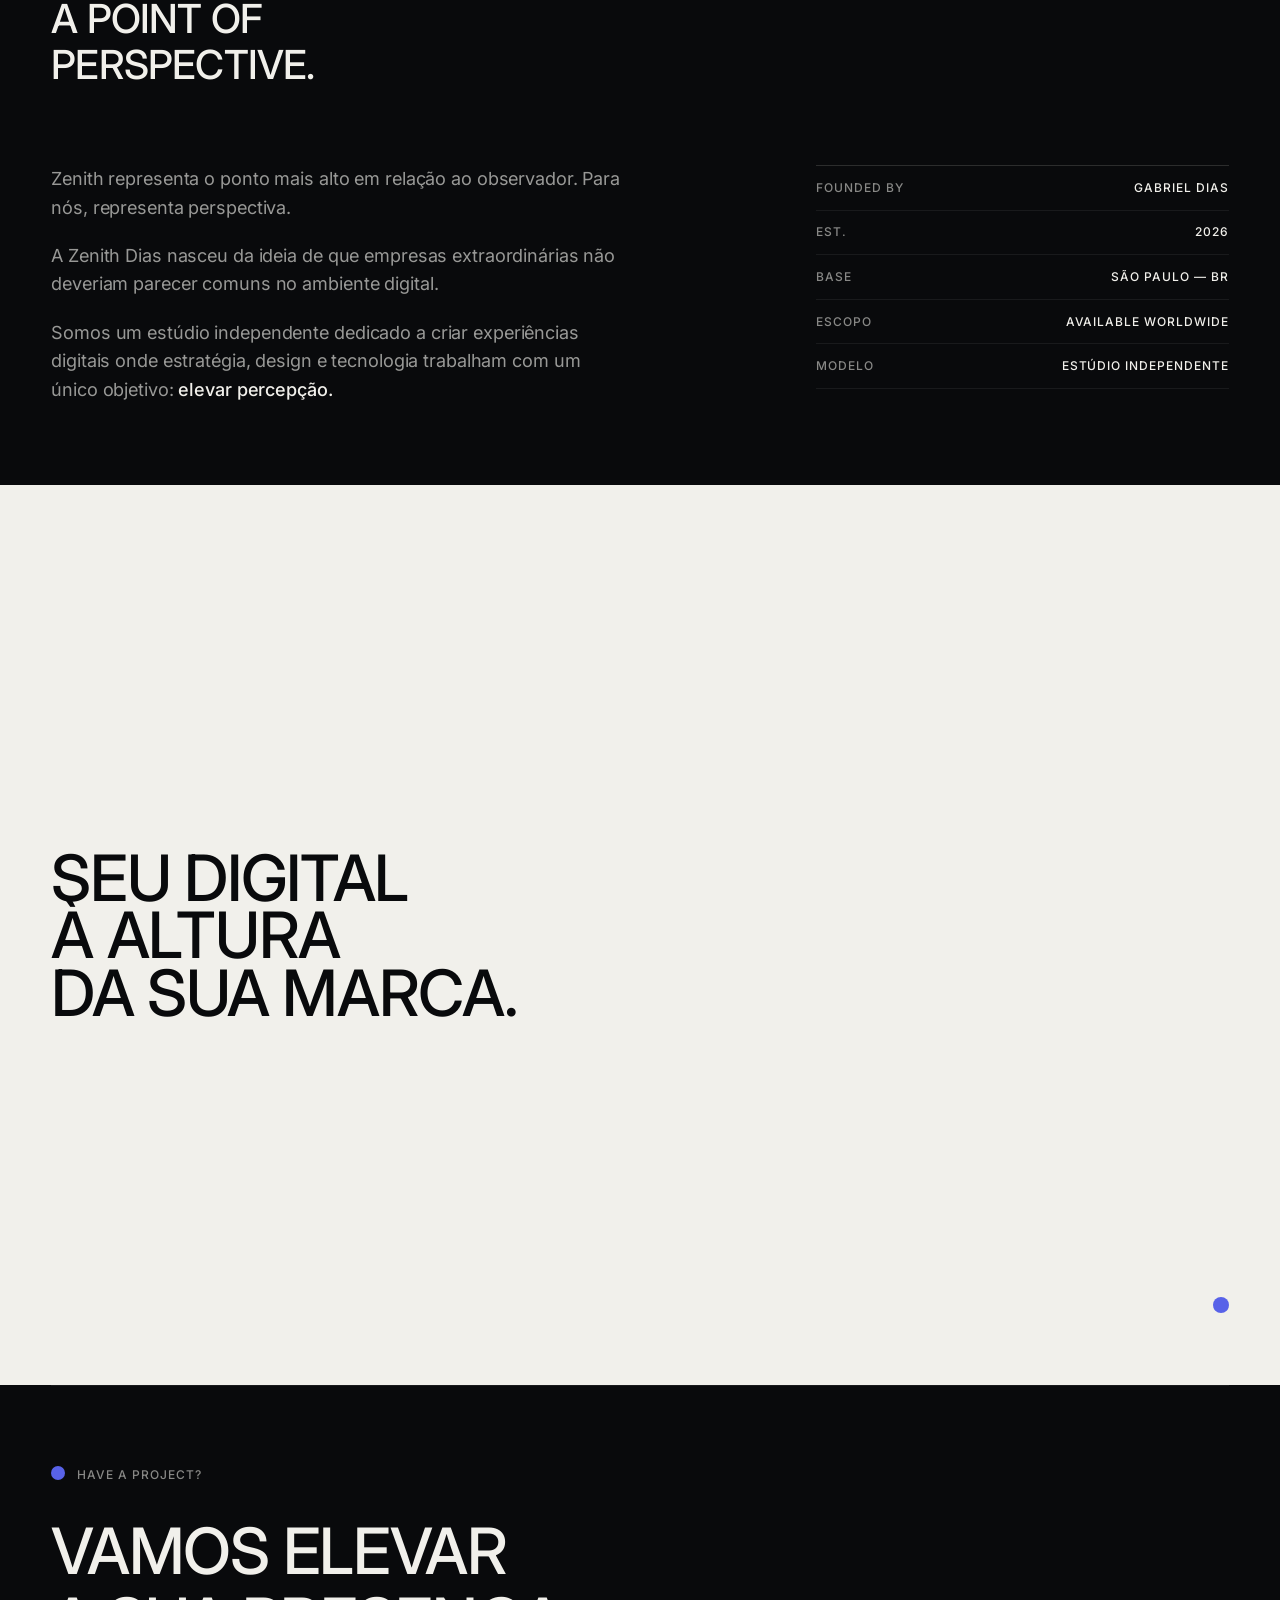
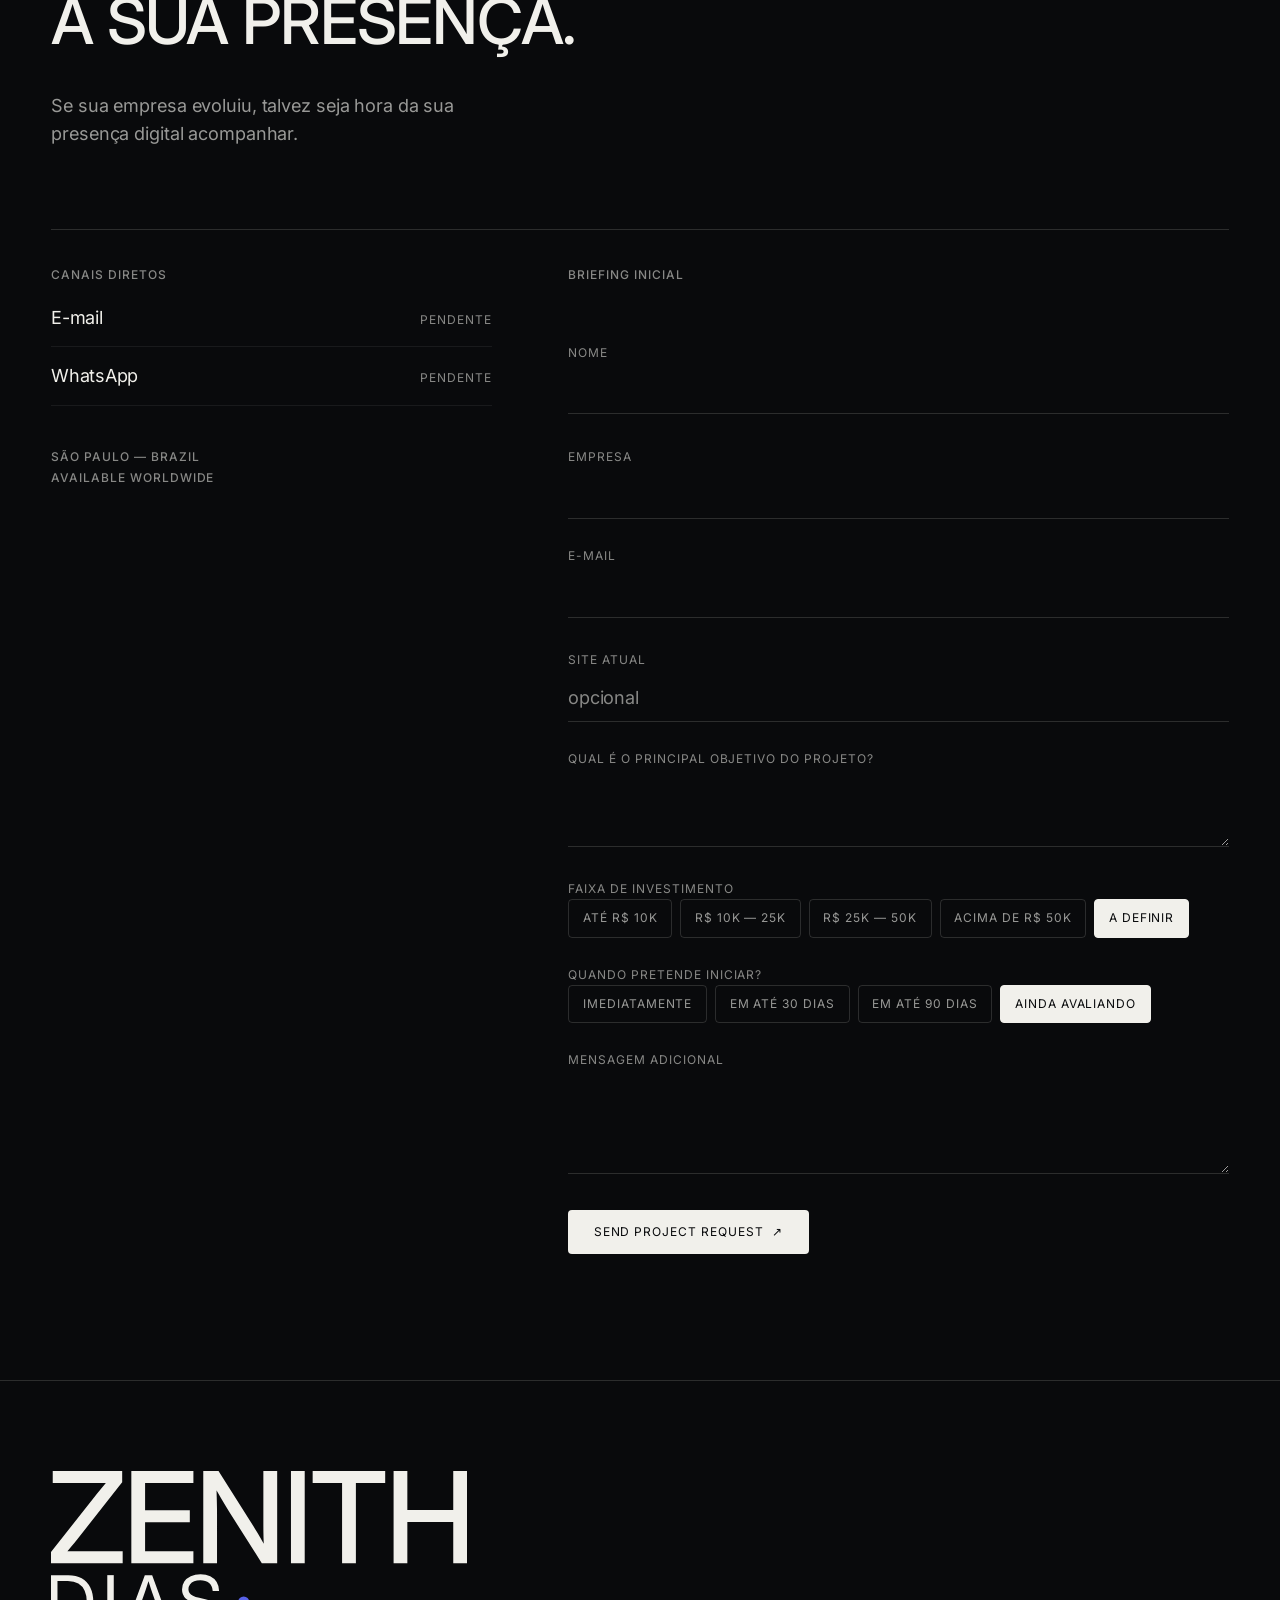
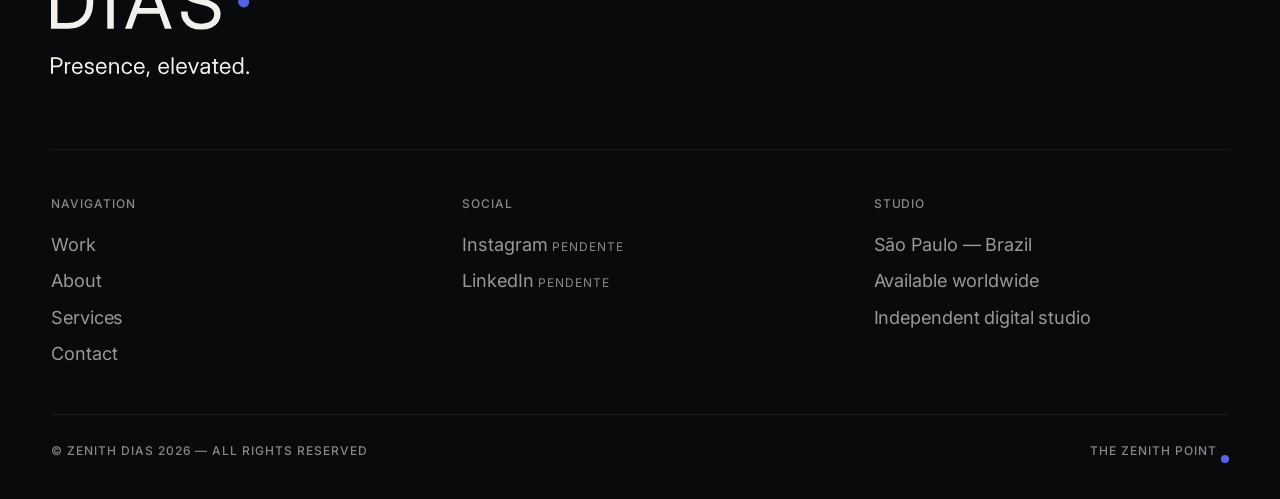
==== commit 72812b06: "A onda vira água, e o fundo vira um lugar só A frente da onda deixou de ser um círculo. Círculo perf" ====
--- a/index.html
+++ b/index.html
@@ -206,9 +206,12 @@
   <section class="secao manifesto" aria-labelledby="t-manifesto">
     <div class="rail">
       <div class="manifesto__grid">
-        <h2 class="h2 manifesto__h2" id="t-manifesto" data-palavras>
-          GOOD BUSINESSES SHOULDN'T LOOK ORDINARY.
-        </h2>
+        <div class="manchete">
+          <h2 class="h2 manifesto__h2" id="t-manifesto" data-palavras>
+            GOOD BUSINESSES SHOULDN'T LOOK ORDINARY.
+          </h2>
+          <p class="rotulo traducao" data-reveal>BONS NEGÓCIOS NÃO DEVERIAM PARECER COMUNS.</p>
+        </div>
 
         <div class="manifesto__txt">
           <p data-reveal>
@@ -250,6 +253,7 @@
           <span class="linha"><span>SPEAKS BEFORE</span></span>
           <span class="linha"><span>WE DO.</span></span>
         </h2>
+        <p class="rotulo traducao" data-reveal>O TRABALHO FALA ANTES DE NÓS.</p>
       </header>
     </div>
 
@@ -445,11 +449,14 @@
   <section class="secao filosofia" aria-labelledby="t-filosofia">
     <div class="rail">
       <div class="filosofia__grid">
-        <h2 class="h2" id="t-filosofia" data-linhas>
-          <span class="linha"><span>PERCEPTION</span></span>
-          <span class="linha"><span>IS PART OF</span></span>
-          <span class="linha"><span>THE PRODUCT.</span></span>
-        </h2>
+        <div class="manchete">
+          <h2 class="h2" id="t-filosofia" data-linhas>
+            <span class="linha"><span>PERCEPTION</span></span>
+            <span class="linha"><span>IS PART OF</span></span>
+            <span class="linha"><span>THE PRODUCT.</span></span>
+          </h2>
+          <p class="rotulo traducao" data-reveal>PERCEPÇÃO FAZ PARTE DO PRODUTO.</p>
+        </div>
 
         <div class="filosofia__txt">
           <p data-reveal>Design não é apenas estética. É percepção.</p>
@@ -462,6 +469,7 @@
 
       <blockquote class="destaque" data-reveal style="--d:.2s">
         <p>We don't decorate businesses.<br><span class="destaque__b">We translate their value.</span></p>
+        <p class="traducao">Não decoramos negócios. Traduzimos o valor deles.</p>
       </blockquote>
     </div>
   </section>
@@ -546,6 +554,7 @@
           <span class="linha"><span>BEFORE</span></span>
           <span class="linha"><span>EXECUTION.</span></span>
         </h2>
+        <p class="rotulo traducao" data-reveal>INTENÇÃO ANTES DA EXECUÇÃO.</p>
       </header>
 
       <ol class="etapas">
@@ -631,7 +640,7 @@
         </h2>
 
         <div class="ideal__txt">
-          <p class="rotulo ideal__pt" data-reveal>PARA EMPRESAS QUE CRESCERAM ALÉM DO PRÓPRIO SITE.</p>
+          <p class="rotulo traducao" data-reveal>PARA EMPRESAS QUE CRESCERAM ALÉM DO PRÓPRIO SITE.</p>
           <p data-reveal style="--d:.12s">
             Trabalhamos melhor com empresas que já possuem algo valioso e
             perceberam que sua presença digital deixou de representar o nível
--- a/assets/css/styles.css
+++ b/assets/css/styles.css
@@ -200,6 +200,33 @@
 /* Rótulo técnico. O nome antigo era `mono`, de quando a família técnica era
    monoespaçada; o kit define rótulo em Inter Medium, então a classe passou a
    se chamar pelo que ela é. */
+/* ── TRADUÇÃO ─────────────────────────────────────────────────────────────
+   As manchetes de seção são em inglês; esta linha diz a mesma coisa em
+   português, em micro-tipo, logo abaixo.
+
+   NÃO É LEGENDA: usa a mesma escala dos rótulos "01 / WORK", então lê como
+   parte do sistema e não como acessório colado por cima. O padrão já existia
+   em dois lugares do site (.problema__en e .ideal__pt, cada um com sua regra
+   avulsa) — isto é o mesmo, com um nome só.
+
+   Sempre visível, e não em hover: hover não existe em toque, e esconder a
+   tradução atrás de interação faria quase ninguém ver — que é o oposto do
+   problema que ela resolve.
+
+   fg-faint é 5,6:1 sobre o fundo: passa o mínimo com folga mesmo sendo o
+   tom mais apagado do sistema. */
+.traducao { color: var(--fg-faint); max-width: 46ch; }
+h2 + .traducao { margin-top: clamp(1rem, 2.2vh, 1.6rem); }
+
+/* No pull quote o texto não é caixa alta, então a tradução acompanha —
+   e precisa vencer .destaque p, que é do tamanho de um H2. */
+.destaque .traducao {
+  font-size: var(--t-rotulo); font-weight: 500;
+  line-height: var(--lh-rotulo); letter-spacing: normal;
+  text-transform: none; max-width: 40ch;
+  margin-top: clamp(1.25rem, 2.5vh, 1.75rem);
+}
+
 .rotulo {
   font-family: var(--sans);
   font-size: var(--t-rotulo);
@@ -1192,7 +1219,6 @@
   .ideal__txt { margin-left: auto; width: min(44ch, 52%); }
 }
 .ideal__txt { display: flex; flex-direction: column; gap: 1.1rem; color: var(--fg-dim); max-width: 44ch; }
-.ideal__pt { color: var(--fg-faint); letter-spacing: var(--track-rotulo); }
 
 /* ── 22 SOBRE ─────────────────────────────────────────────────────────── */
 .sobre__grid { display: grid; gap: clamp(2.5rem, 6vw, 5rem); }
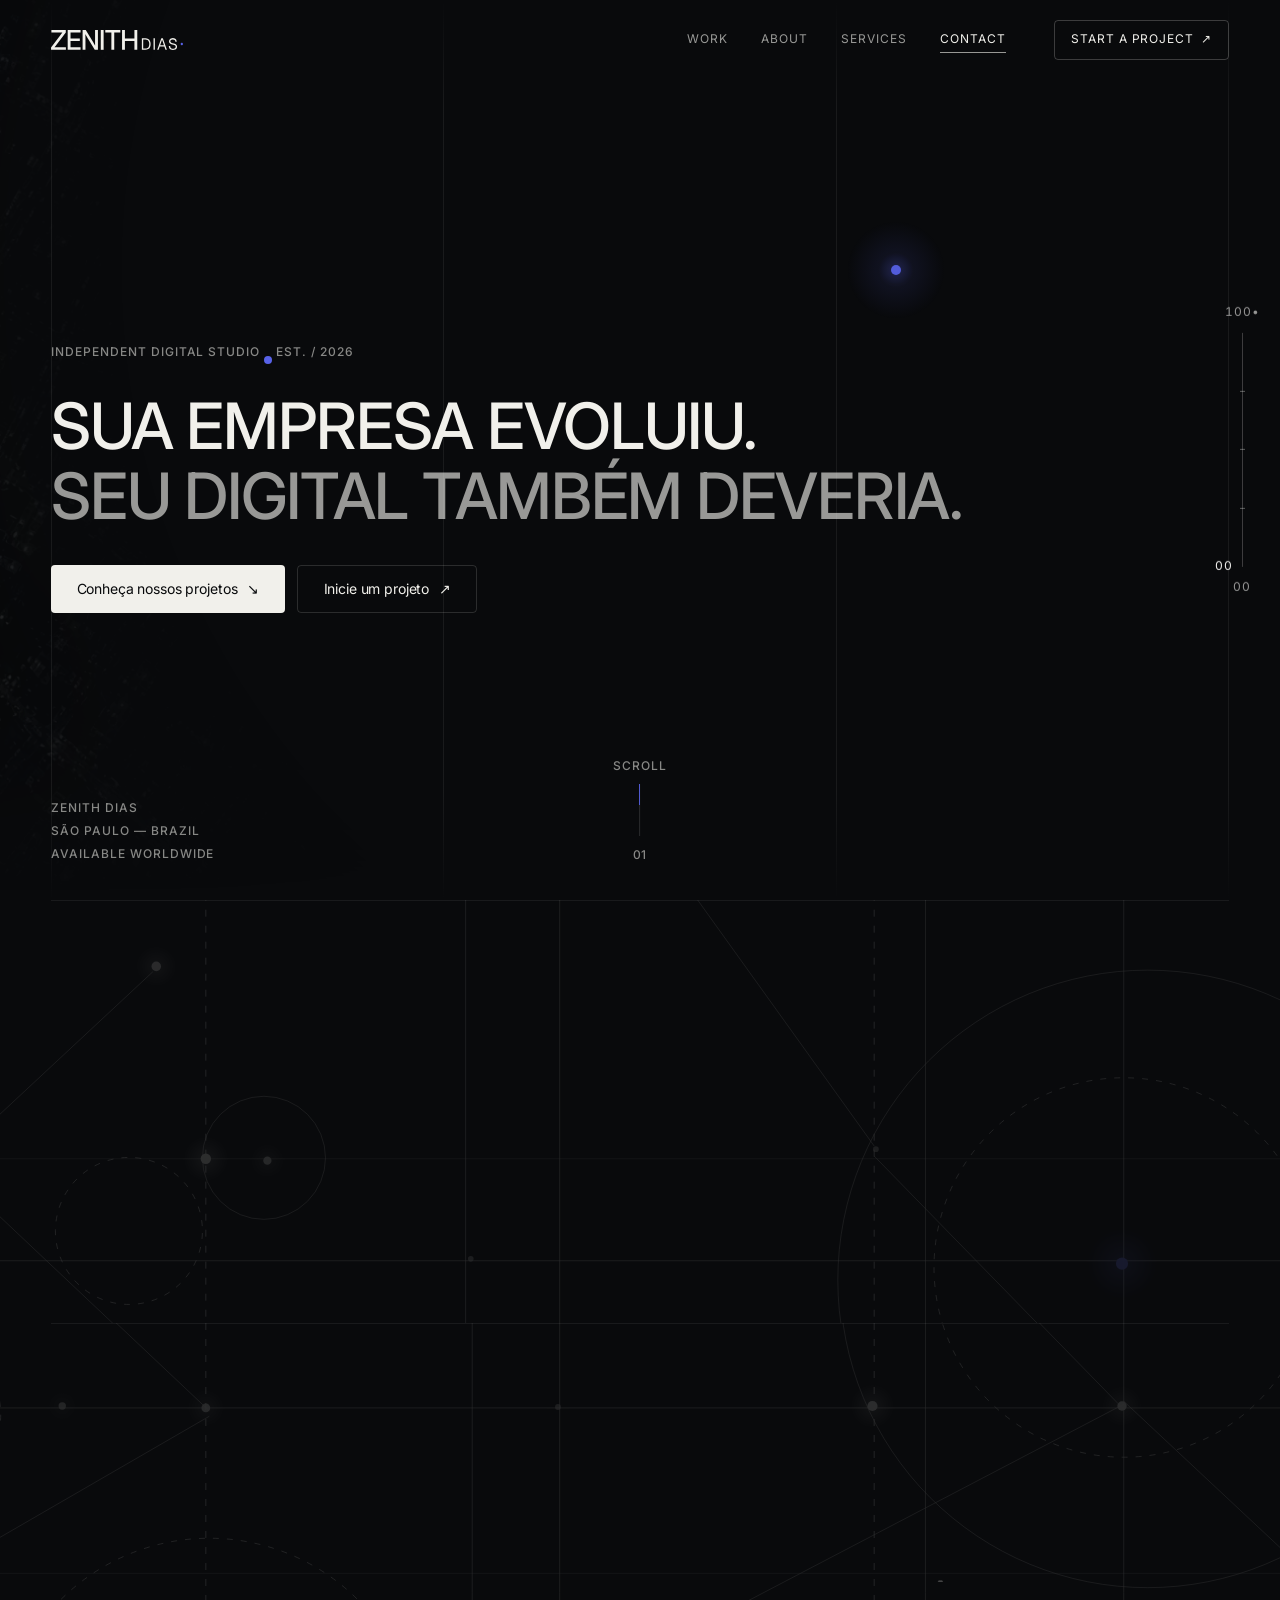
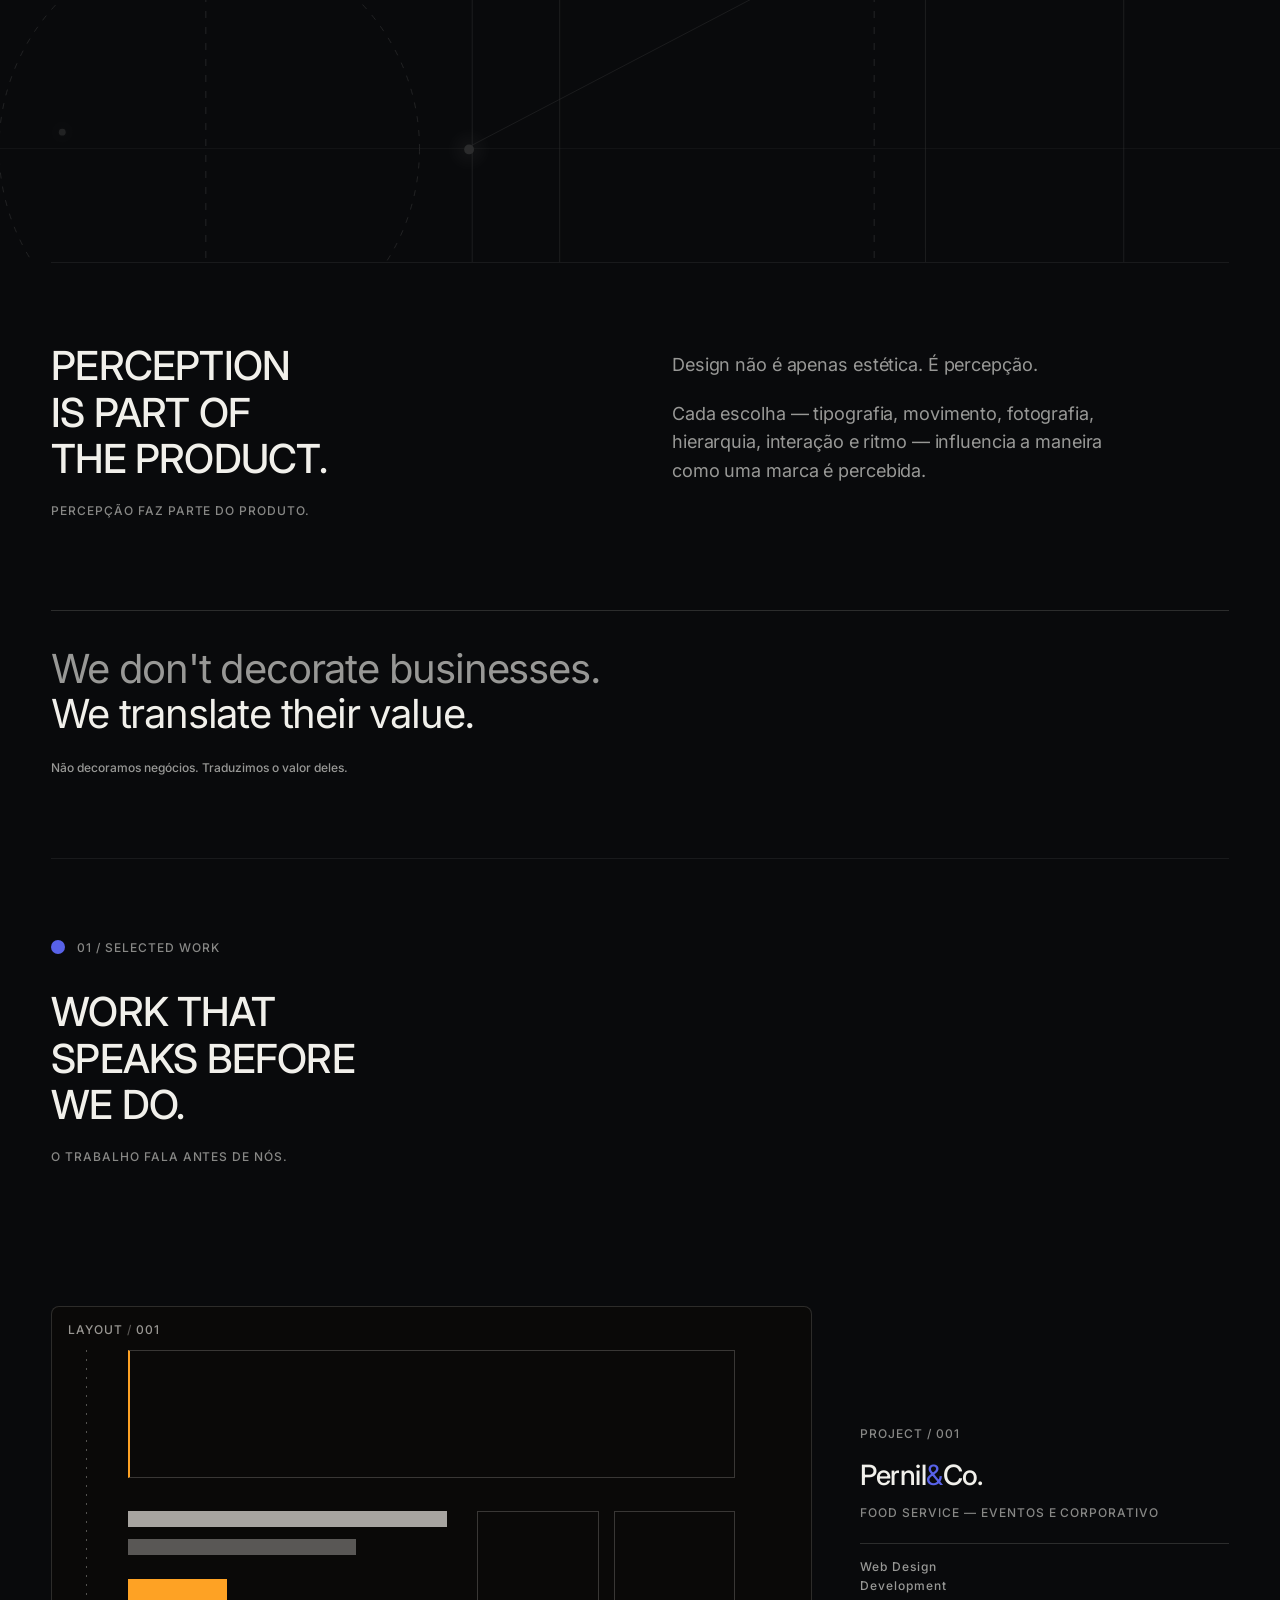
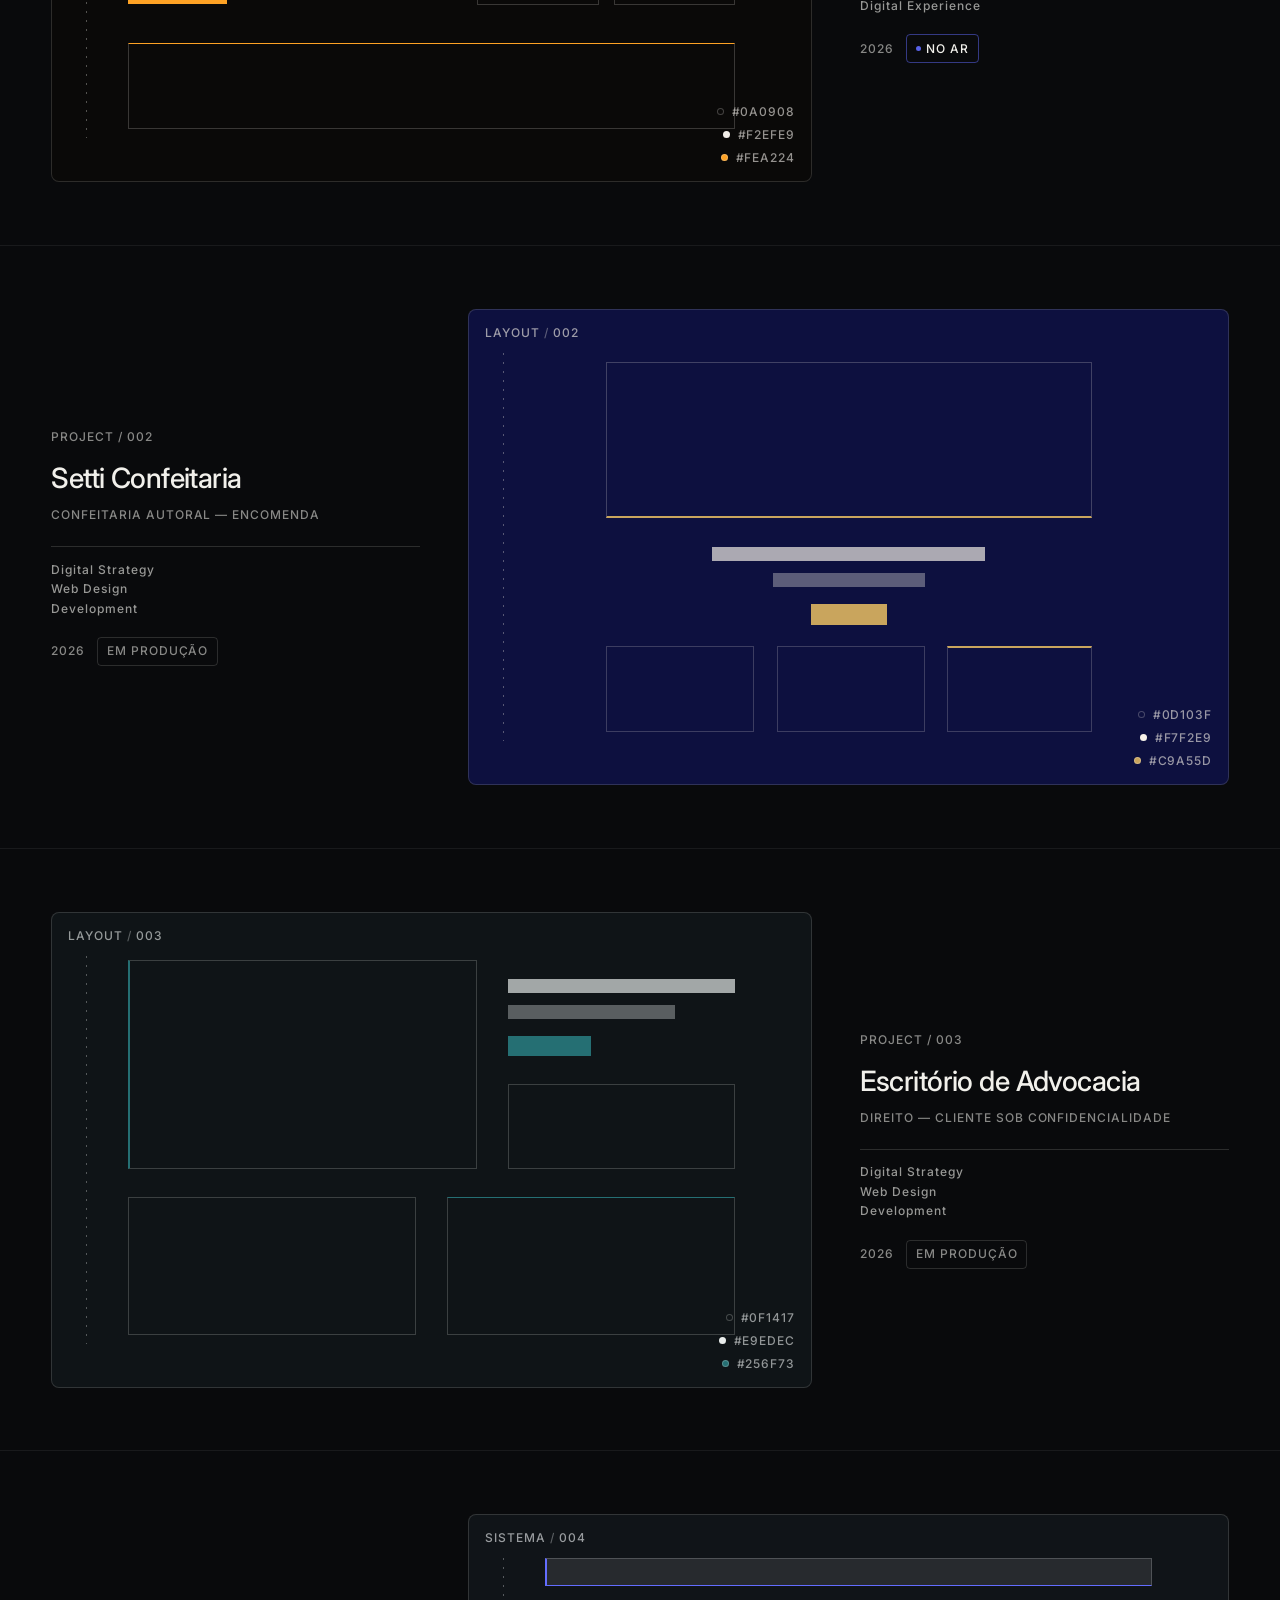
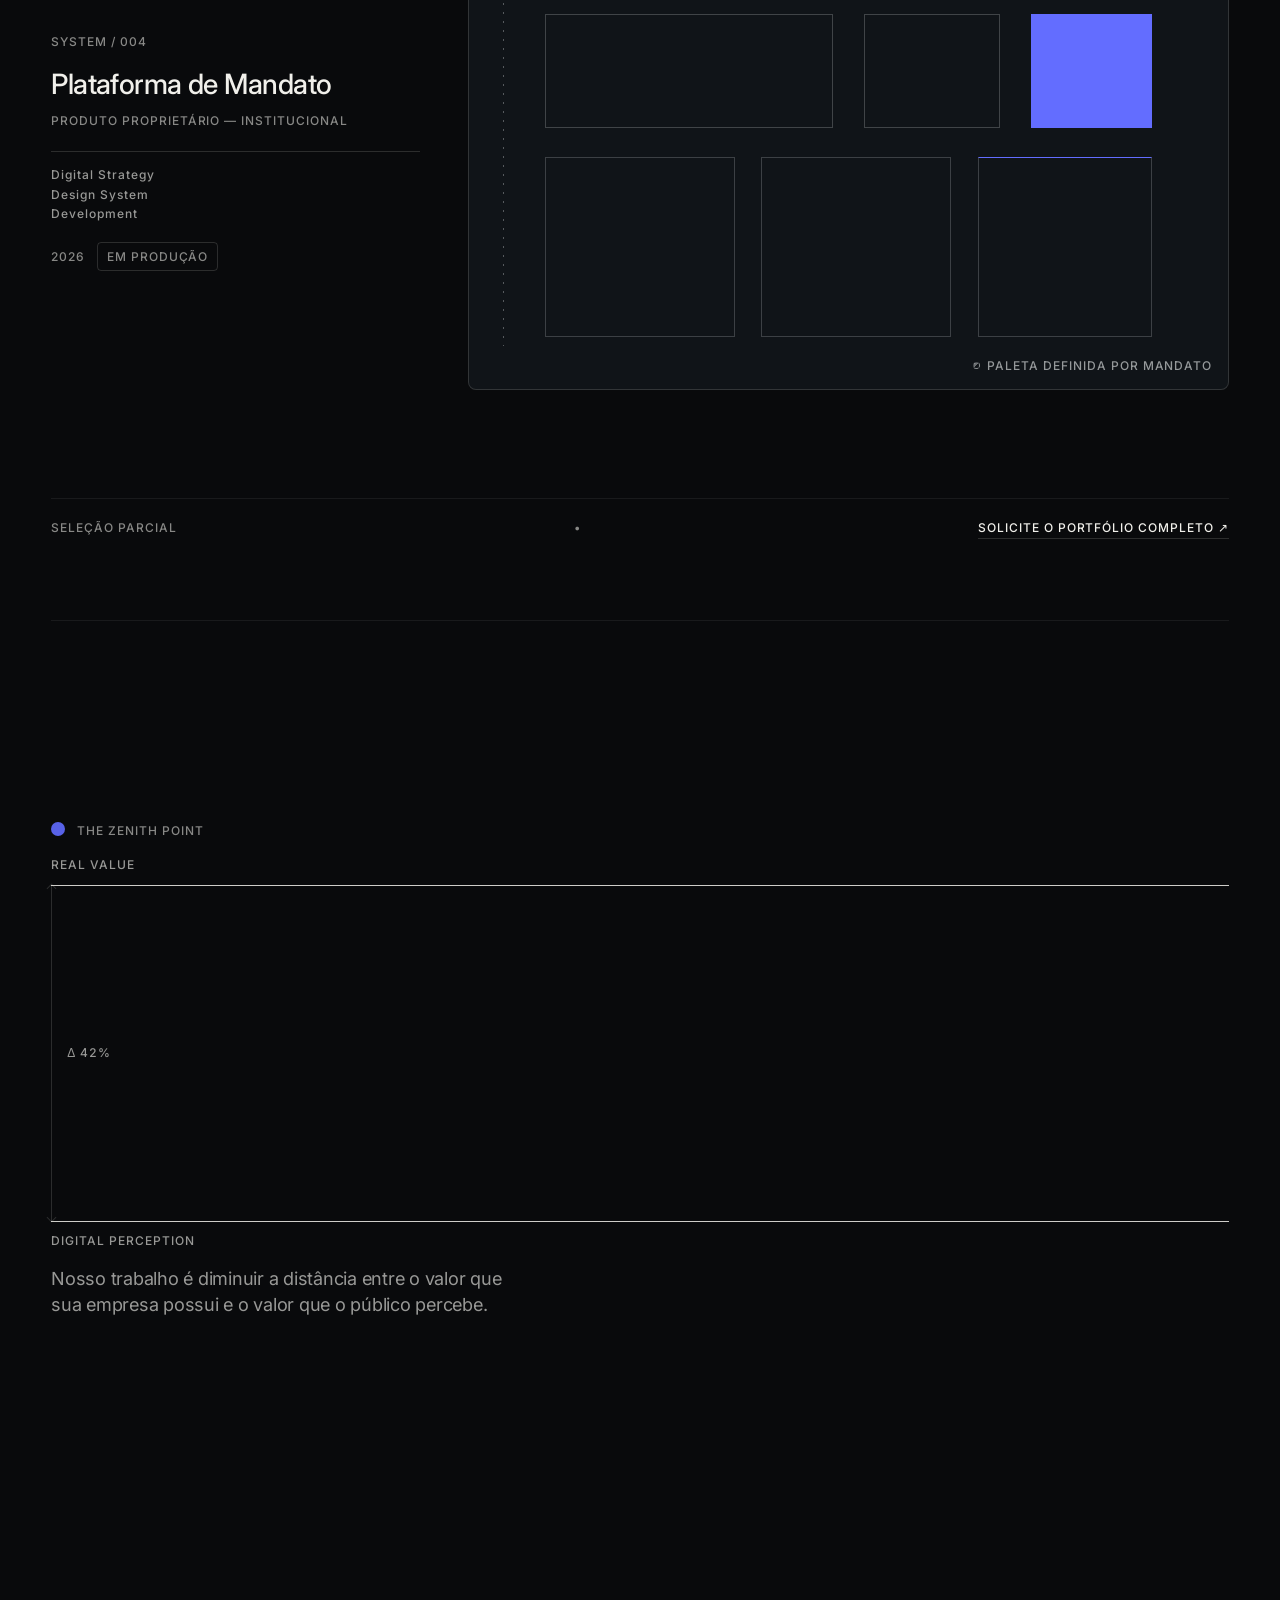
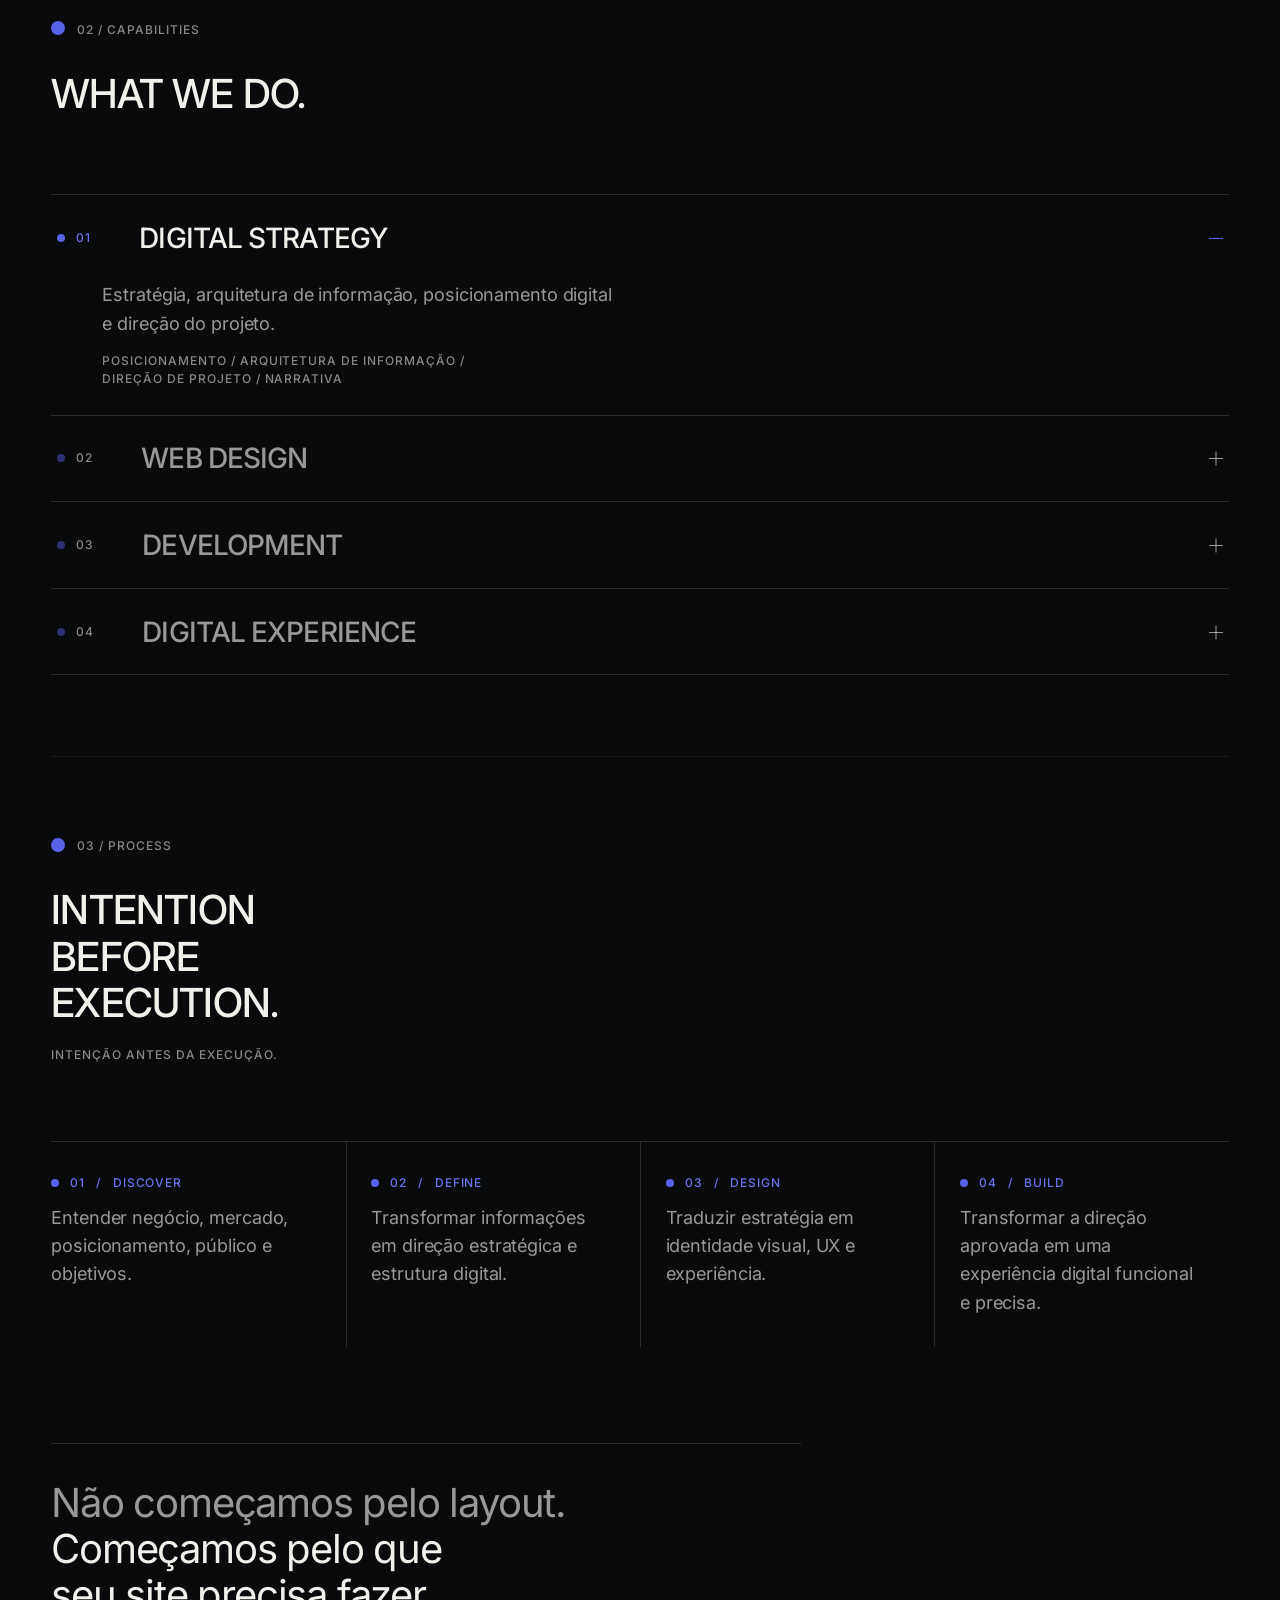
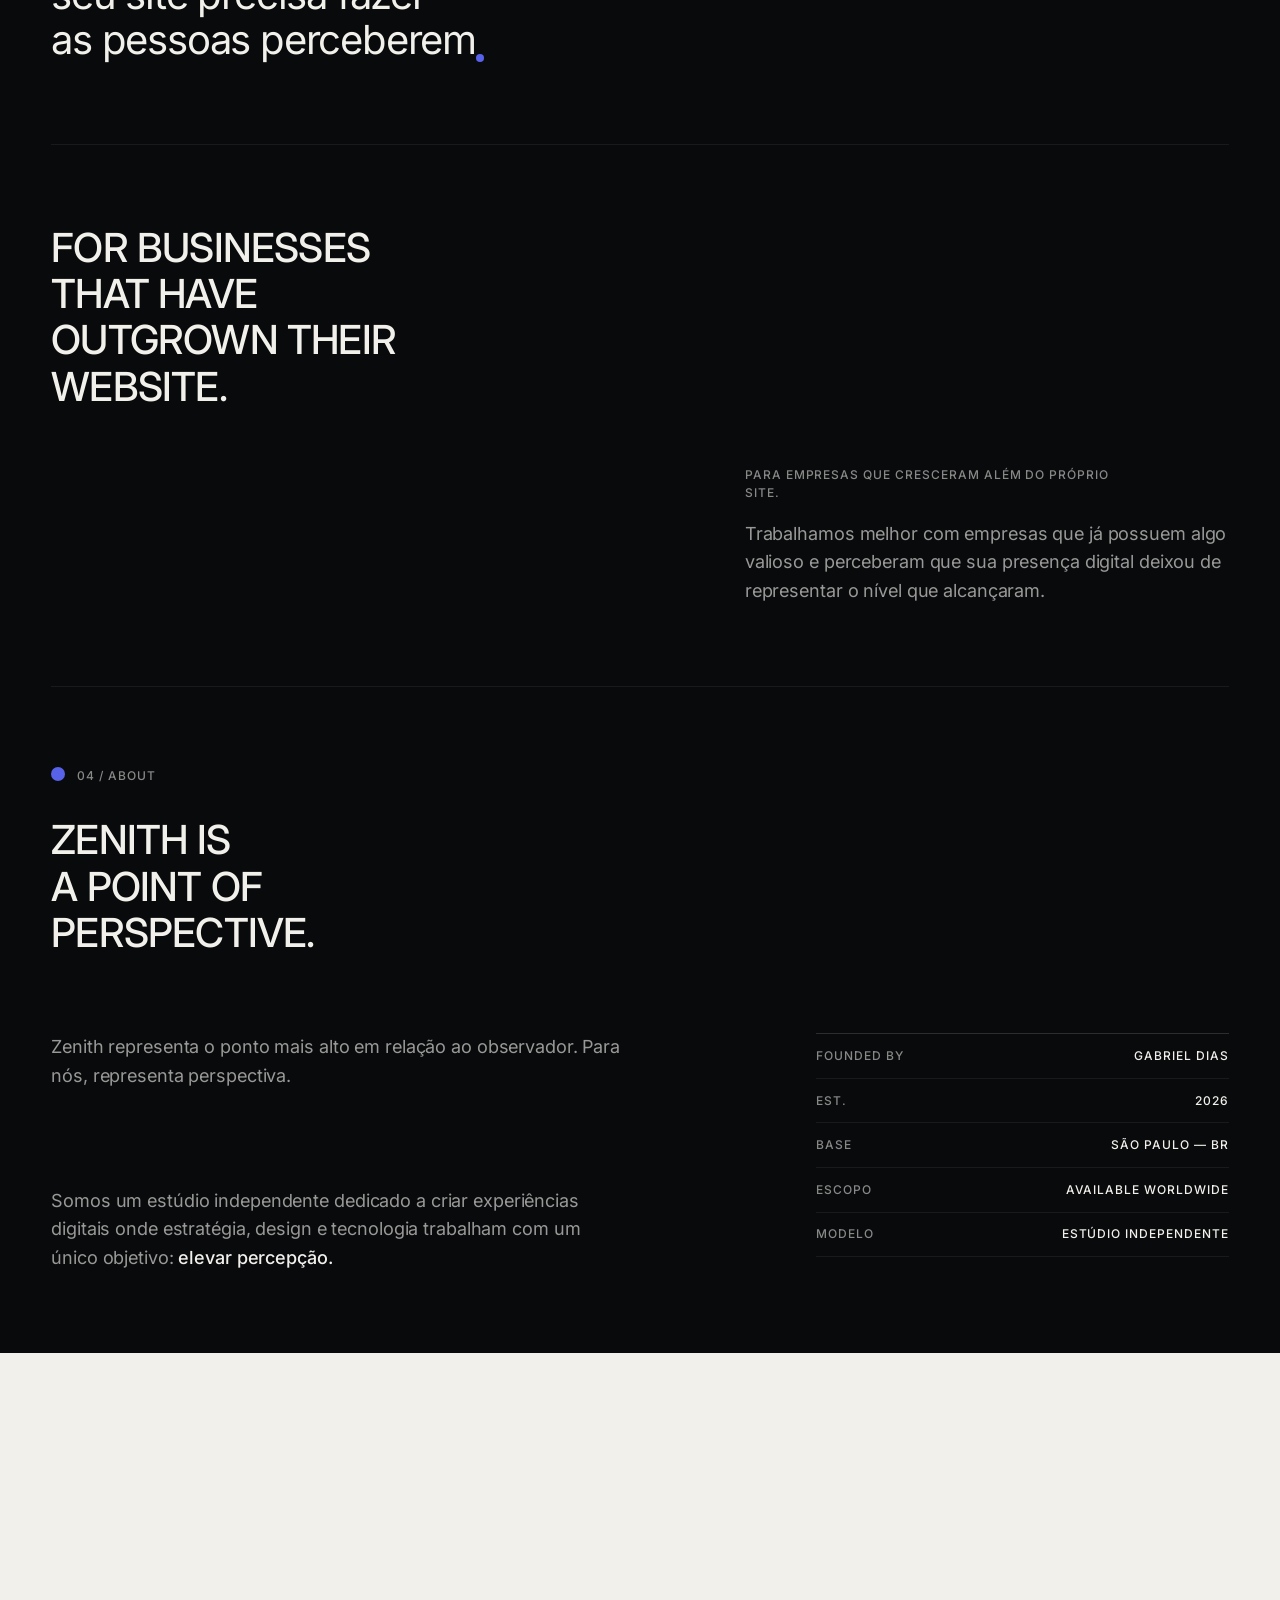
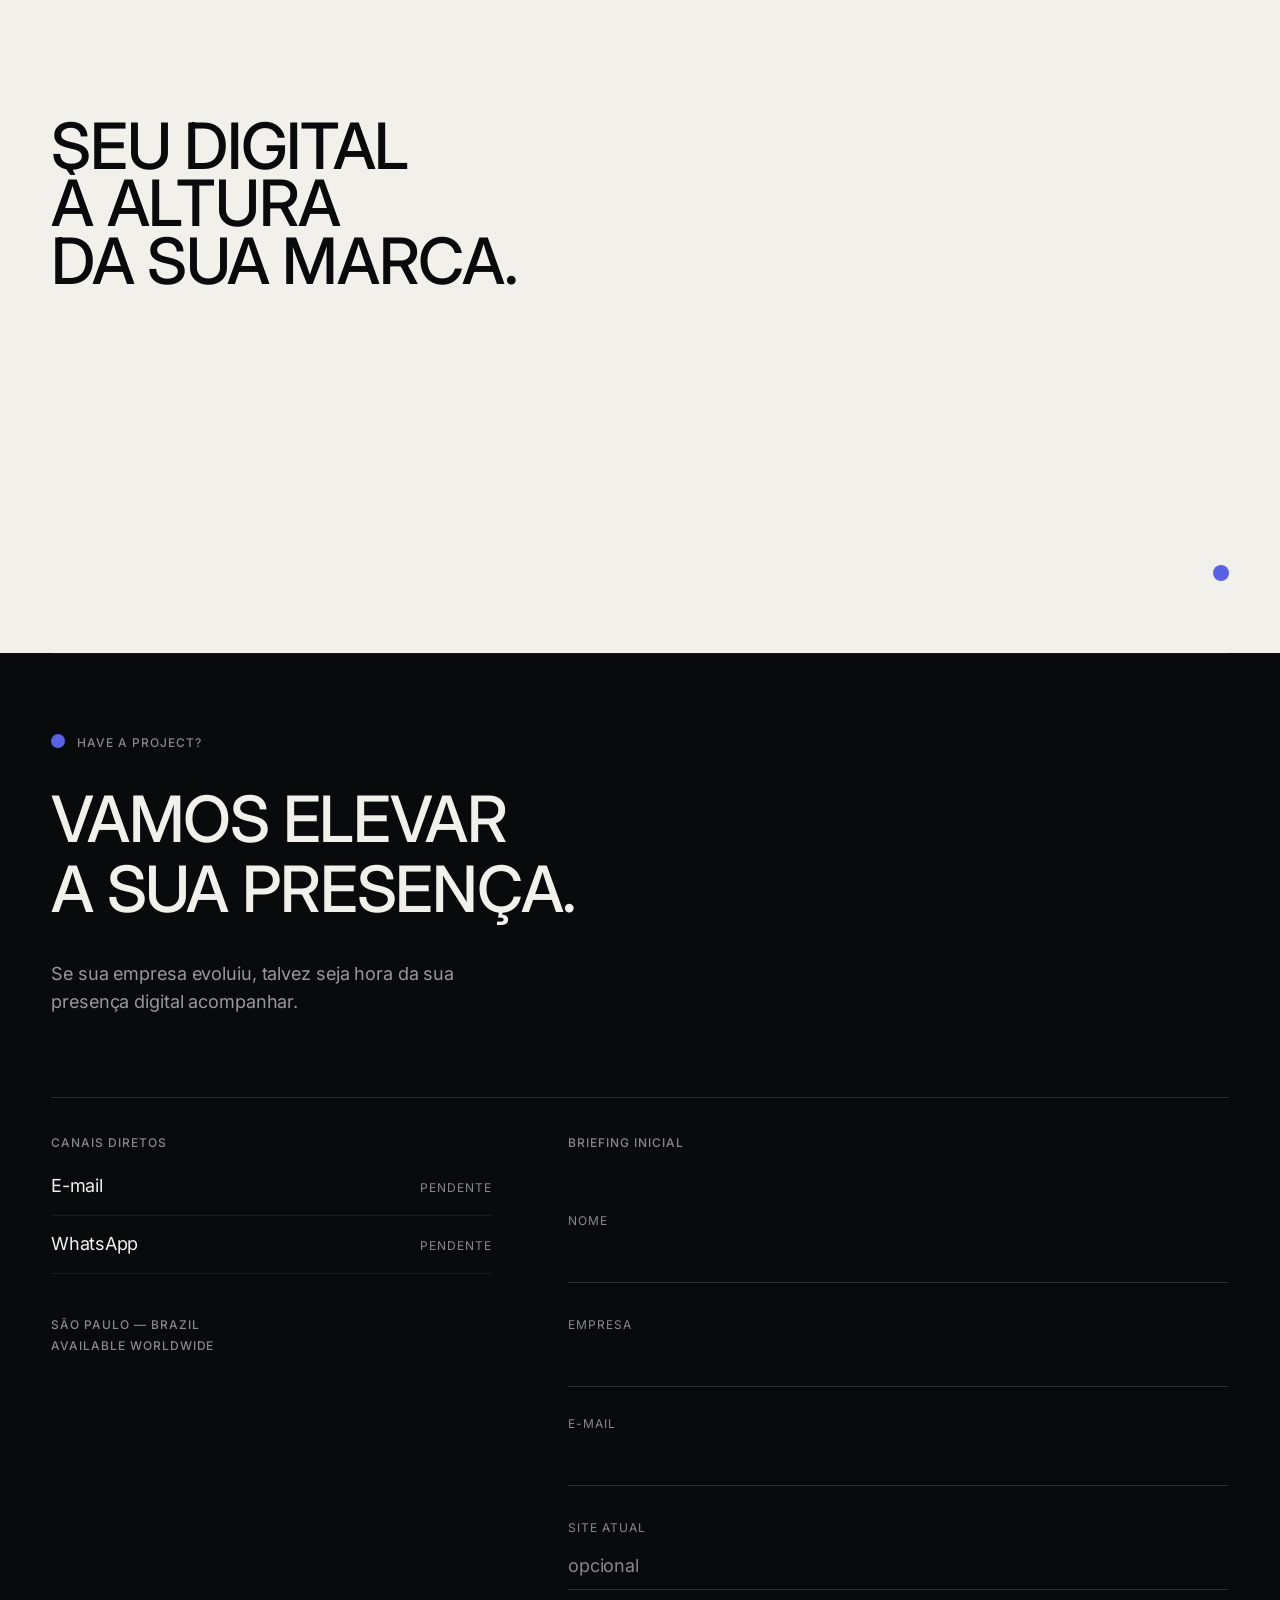
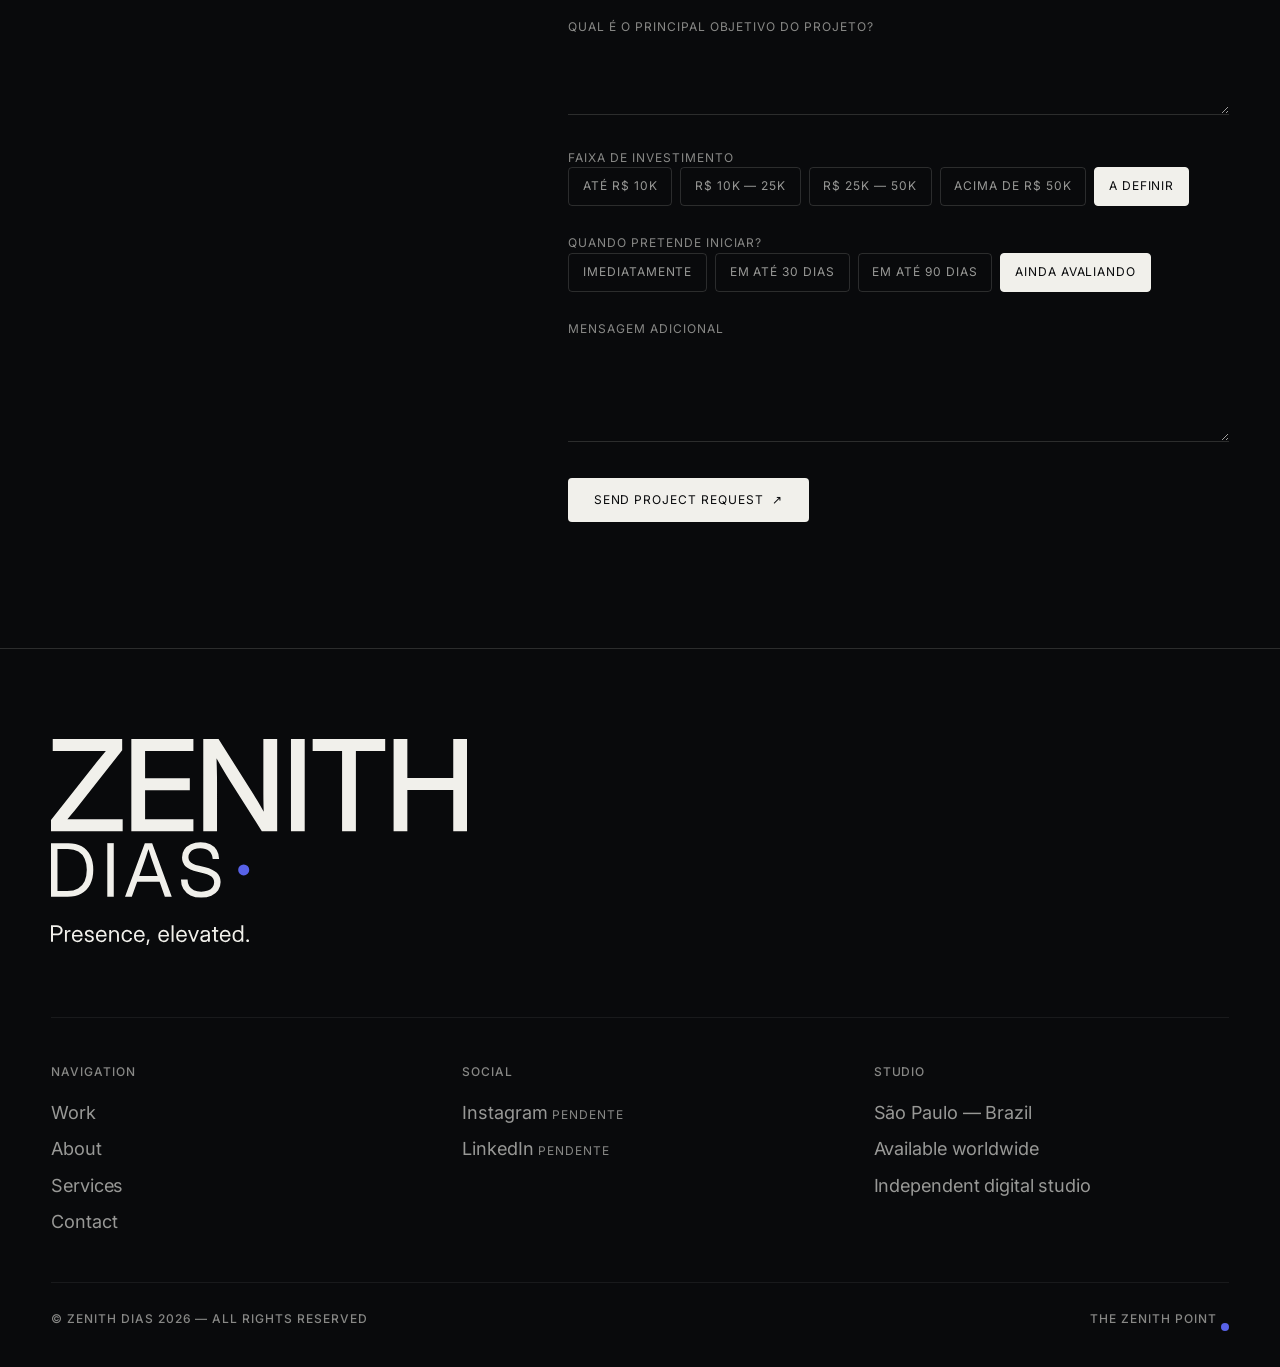
==== commit d5b9cd38: "O fundo vira desenho vivo, e o argumento vem antes da prova ORDEM DAS SEÇÕES Os projetos começavam e" ====
--- a/index.html
+++ b/index.html
@@ -110,8 +110,10 @@
          decisão do Gabriel em 14/09/2026, para o nome por extenso aparecer
          também em tela pequena. A marca reduzida ZD segue no favicon. -->
     <a class="marca" href="#hero" aria-label="Zenith Dias — início">
-      <img class="marca__larga" src="assets/img/logo/horizontal-negativa.svg"
+      <img class="marca__larga marca--neg" src="assets/img/logo/horizontal-negativa.svg"
            alt="" width="1204" height="176">
+      <img class="marca__larga marca--pos" src="assets/img/logo/horizontal-positiva.svg"
+           alt="" width="1204" height="176" aria-hidden="true">
     </a>
 
     <nav class="nav" aria-label="Navegação principal">
@@ -147,7 +149,6 @@
 </div>
 
 <main id="conteudo">
-
   <!-- ══ HERO ═══════════════════════════════════════════════════════════ -->
   <section class="hero" id="hero">
     <!-- A estrela: um ponto e uma onda que o atravessa. Sem JS fica vazio e
@@ -203,6 +204,9 @@
   </section>
 
   <!-- ══ MANIFESTO ══════════════════════════════════════════════════════ -->
+  <!-- Foi clara (s-light) por um dia. Voltou ao escuro em 16/09/2026: com o
+       desenho tecnico VIVO de fundo, ela e 'o problema' viraram uma prancha
+       so, e prancha de desenho tecnico e preta. Ver DESIGN.md.            -->
   <section class="secao manifesto" aria-labelledby="t-manifesto">
     <div class="rail">
       <div class="manifesto__grid">
@@ -231,15 +235,63 @@
     </div>
   </section>
 
-  <!-- ══ FRASE ISOLADA ══════════════════════════════════════════════════ -->
-  <section class="secao citacao" aria-label="Nossa premissa">
-    <div class="rail">
-      <p class="citacao__txt" data-linhas>
-        <span class="linha"><span>Criamos a primeira</span></span>
-        <span class="linha"><span>impressão que acontece</span></span>
-        <span class="linha"><span>antes da primeira</span></span>
-        <span class="linha"><span>conversa<i class="pt" aria-hidden="true">•</i></span></span>
-      </p>
+  <!-- ══ O PROBLEMA ═════════════════════════════════════════════════════
+       Chegou a ser clara (s-light) por um dia. Voltou ao escuro em
+       16/09/2026 a pedido do Gabriel, mas mantendo o desenho de fundo — na
+       polaridade original, fundo preto e linhas claras.                   -->
+  <section class="secao problema" aria-labelledby="t-problema">
+    <div class="rail">
+      <div class="problema__grid">
+        <div class="manchete">
+          <h2 class="h2 problema__h2" id="t-problema" data-linhas>
+            <span class="linha"><span>SEU SITE FALA</span></span>
+            <span class="linha"><span>ANTES DE VOCÊ.</span></span>
+          </h2>
+          <p class="rotulo problema__en" data-reveal>YOUR WEBSITE SPEAKS BEFORE YOU DO.</p>
+        </div>
+
+        <div class="problema__txt">
+          <p data-reveal style="--d:.1s">
+            O primeiro contato com uma empresa frequentemente acontece antes de uma
+            conversa, reunião ou proposta. Acontece através de uma tela.
+          </p>
+          <p data-reveal style="--d:.2s">
+            A pergunta não é se sua presença digital está dizendo alguma coisa.
+          </p>
+          <p class="problema__pergunta" data-reveal style="--d:.32s">
+            A pergunta é: <strong>ela está dizendo a coisa certa?</strong>
+          </p>
+        </div>
+      </div>
+    </div>
+  </section>
+
+  <!-- ══ FILOSOFIA ══════════════════════════════════════════════════════ -->
+  <section class="secao filosofia" aria-labelledby="t-filosofia">
+    <div class="rail">
+      <div class="filosofia__grid">
+        <div class="manchete">
+          <h2 class="h2" id="t-filosofia" data-linhas>
+            <span class="linha"><span>PERCEPTION</span></span>
+            <span class="linha"><span>IS PART OF</span></span>
+            <span class="linha"><span>THE PRODUCT.</span></span>
+          </h2>
+          <p class="rotulo traducao" data-reveal>PERCEPÇÃO FAZ PARTE DO PRODUTO.</p>
+        </div>
+
+        <div class="filosofia__txt">
+          <p data-reveal>Design não é apenas estética. É percepção.</p>
+          <p data-reveal style="--d:.12s">
+            Cada escolha — tipografia, movimento, fotografia, hierarquia,
+            interação e ritmo — influencia a maneira como uma marca é percebida.
+          </p>
+        </div>
+      </div>
+
+      <blockquote class="destaque" data-reveal style="--d:.2s">
+        <p>We don't decorate businesses.<br><span class="destaque__b">We translate their value.</span></p>
+        <p class="traducao">Não decoramos negócios. Traduzimos o valor deles.</p>
+      </blockquote>
     </div>
   </section>
 
@@ -420,57 +472,46 @@
     </div>
   </section>
 
-  <!-- ══ O PROBLEMA (inverte) ═══════════════════════════════════════════ -->
-  <section class="secao problema s-light" aria-labelledby="t-problema">
-    <div class="rail">
-      <h2 class="h2 problema__h2" id="t-problema" data-linhas>
-        <span class="linha"><span>SEU SITE FALA</span></span>
-        <span class="linha"><span>ANTES DE VOCÊ.</span></span>
-      </h2>
-
-      <p class="rotulo problema__en" data-reveal>YOUR WEBSITE SPEAKS BEFORE YOU DO.</p>
-
-      <div class="problema__txt">
-        <p data-reveal style="--d:.1s">
-          O primeiro contato com uma empresa frequentemente acontece antes de uma
-          conversa, reunião ou proposta. Acontece através de uma tela.
-        </p>
-        <p data-reveal style="--d:.2s">
-          A pergunta não é se sua presença digital está dizendo alguma coisa.
-        </p>
-        <p class="problema__pergunta" data-reveal style="--d:.32s">
-          A pergunta é: <strong>ela está dizendo a coisa certa?</strong>
-        </p>
-      </div>
-    </div>
-  </section>
-
-  <!-- ══ FILOSOFIA ══════════════════════════════════════════════════════ -->
-  <section class="secao filosofia" aria-labelledby="t-filosofia">
-    <div class="rail">
-      <div class="filosofia__grid">
-        <div class="manchete">
-          <h2 class="h2" id="t-filosofia" data-linhas>
-            <span class="linha"><span>PERCEPTION</span></span>
-            <span class="linha"><span>IS PART OF</span></span>
-            <span class="linha"><span>THE PRODUCT.</span></span>
-          </h2>
-          <p class="rotulo traducao" data-reveal>PERCEPÇÃO FAZ PARTE DO PRODUTO.</p>
-        </div>
-
-        <div class="filosofia__txt">
-          <p data-reveal>Design não é apenas estética. É percepção.</p>
-          <p data-reveal style="--d:.12s">
-            Cada escolha — tipografia, movimento, fotografia, hierarquia,
-            interação e ritmo — influencia a maneira como uma marca é percebida.
-          </p>
-        </div>
-      </div>
-
-      <blockquote class="destaque" data-reveal style="--d:.2s">
-        <p>We don't decorate businesses.<br><span class="destaque__b">We translate their value.</span></p>
-        <p class="traducao">Não decoramos negócios. Traduzimos o valor deles.</p>
-      </blockquote>
+  <!-- ══ DIFERENCIAL — THE ZENITH POINT ═════════════════════════════════ -->
+  <section class="convergencia" id="convergencia" aria-labelledby="t-conv">
+    <div class="convergencia__pista">
+      <div class="convergencia__palco" id="palco">
+        <div class="rail convergencia__in">
+
+          <p class="rotulo num-secao">THE ZENITH POINT</p>
+          <h2 class="sr" id="t-conv">A distância entre valor real e percepção digital</h2>
+
+          <div class="niveis" aria-hidden="true">
+            <div class="nivel nivel--alto">
+              <span class="nivel__fio"></span>
+              <span class="rotulo nivel__rot">REAL VALUE</span>
+            </div>
+
+            <div class="cota">
+              <span class="cota__seta cota__seta--cima"></span>
+              <span class="cota__fio"></span>
+              <span class="rotulo cota__delta">Δ <b id="conv-delta">42</b>%</span>
+              <span class="cota__seta cota__seta--baixo"></span>
+            </div>
+
+            <div class="nivel nivel--baixo">
+              <span class="nivel__fio"></span>
+              <span class="rotulo nivel__rot">DIGITAL PERCEPTION</span>
+            </div>
+
+            <span class="ponto-zenith" id="ponto-zenith">
+              <i class="ponto-zenith__halo"></i>
+              <i class="ponto-zenith__nucleo"></i>
+              <span class="rotulo ponto-zenith__rot">THE ZENITH POINT <i>•</i></span>
+            </span>
+          </div>
+
+          <p class="convergencia__txt">
+            Nosso trabalho é diminuir a distância entre o valor que sua empresa
+            possui e o valor que o público percebe.
+          </p>
+        </div>
+      </div>
     </div>
   </section>
 
@@ -585,49 +626,6 @@
     </div>
   </section>
 
-  <!-- ══ DIFERENCIAL — THE ZENITH POINT ═════════════════════════════════ -->
-  <section class="convergencia" id="convergencia" aria-labelledby="t-conv">
-    <div class="convergencia__pista">
-      <div class="convergencia__palco" id="palco">
-        <div class="rail convergencia__in">
-
-          <p class="rotulo num-secao">THE ZENITH POINT</p>
-          <h2 class="sr" id="t-conv">A distância entre valor real e percepção digital</h2>
-
-          <div class="niveis" aria-hidden="true">
-            <div class="nivel nivel--alto">
-              <span class="nivel__fio"></span>
-              <span class="rotulo nivel__rot">REAL VALUE</span>
-            </div>
-
-            <div class="cota">
-              <span class="cota__seta cota__seta--cima"></span>
-              <span class="cota__fio"></span>
-              <span class="rotulo cota__delta">Δ <b id="conv-delta">42</b>%</span>
-              <span class="cota__seta cota__seta--baixo"></span>
-            </div>
-
-            <div class="nivel nivel--baixo">
-              <span class="nivel__fio"></span>
-              <span class="rotulo nivel__rot">DIGITAL PERCEPTION</span>
-            </div>
-
-            <span class="ponto-zenith" id="ponto-zenith">
-              <i class="ponto-zenith__halo"></i>
-              <i class="ponto-zenith__nucleo"></i>
-              <span class="rotulo ponto-zenith__rot">THE ZENITH POINT <i>•</i></span>
-            </span>
-          </div>
-
-          <p class="convergencia__txt">
-            Nosso trabalho é diminuir a distância entre o valor que sua empresa
-            possui e o valor que o público percebe.
-          </p>
-        </div>
-      </div>
-    </div>
-  </section>
-
   <!-- ══ CLIENTE IDEAL ══════════════════════════════════════════════════ -->
   <section class="secao ideal" aria-labelledby="t-ideal">
     <div class="rail">
--- a/assets/css/styles.css
+++ b/assets/css/styles.css
@@ -490,14 +490,34 @@
 .medidor__marca b { font-weight: 400; }
 
 /* ── 10 HEADER ────────────────────────────────────────────────────────── */
+/* O header e fixo e nao sabe o que passa atras dele. Com secoes claras no
+   caminho, a barra do is-fixo virava uma tarja escura sobre branco. Estas
+   variaveis sao a fonte unica da cor do header; o JS so troca .is-claro.
+
+   E a mesma ideia que o medidor ja resolve sozinho com mix-blend-mode:
+   difference — sobreposto se adapta ao que esta embaixo. Aqui nao da para
+   usar blend porque o logo e imagem e o texto precisa de contraste medido. */
 .cabeca {
+  --cab-fg:       rgba(241, 240, 235, .62);
+  --cab-forte:    var(--lunar-white);
+  --cab-borda:    rgba(241, 240, 235, .22);
+  --cab-barra:    rgba(9, 10, 12, .72);
+  --cab-fio:      rgba(241, 240, 235, .1);
+
   position: fixed; inset: 0 0 auto; z-index: 100;
   transition: background .5s var(--e-out), border-color .5s var(--e-out);
   border-bottom: 1px solid transparent;
 }
+.cabeca.is-claro {
+  --cab-fg:       rgba(9, 10, 12, .66);
+  --cab-forte:    var(--zenith-black);
+  --cab-borda:    rgba(9, 10, 12, .24);
+  --cab-barra:    rgba(241, 240, 235, .76);
+  --cab-fio:      rgba(9, 10, 12, .1);
+}
 .cabeca.is-fixo {
-  background: rgba(9, 10, 12, .72);
-  border-bottom-color: rgba(241, 240, 235, .1);
+  background: var(--cab-barra);
+  border-bottom-color: var(--cab-fio);
   -webkit-backdrop-filter: blur(18px) saturate(1.2);
   backdrop-filter: blur(18px) saturate(1.2);
 }
@@ -513,7 +533,11 @@
   transition: opacity .4s var(--e-out);
 }
 .marca:hover { opacity: .78; }
-.marca img { height: auto; }
+.marca { position: relative; }
+.marca img { height: auto; transition: opacity .45s var(--e-out); }
+.marca--pos { position: absolute; left: 0; top: 0; opacity: 0; }
+.cabeca.is-claro .marca--neg { opacity: 0; }
+.cabeca.is-claro .marca--pos { opacity: 1; }
 /* Assinatura horizontal em toda largura. 132px é escolha do Gabriel
    (14/09/2026), 27% abaixo do mínimo de 180px do brandbook — ver DESIGN.md.
    No celular ela encolhe um pouco mais, senão divide a barra com o botão
@@ -528,7 +552,7 @@
 .nav a {
   position: relative;
   font-family: var(--sans); font-size: var(--t-rotulo);
-  letter-spacing: var(--track-rotulo); color: rgba(241, 240, 235, .62);
+  letter-spacing: var(--track-rotulo); color: var(--cab-fg);
   padding-block: .25rem;
   transition: color .35s var(--e-out);
 }
@@ -538,18 +562,18 @@
   transform: scaleX(0); transform-origin: left;
   transition: transform .5s var(--e-out);
 }
-.nav a:hover { color: var(--lunar-white); }
+.nav a:hover { color: var(--cab-forte); }
 .nav a:hover::after { transform: scaleX(1); }
-.nav a.is-atual { color: var(--lunar-white); }
-.nav a.is-atual::after { transform: scaleX(1); background: rgba(241, 240, 235, .3); }
+.nav a.is-atual { color: var(--cab-forte); }
+.nav a.is-atual::after { transform: scaleX(1); background: var(--cab-fg); }
 
 .cta-topo {
   display: none; align-items: center; gap: .55em;
   border-radius: var(--raio);
   font-family: var(--sans); font-size: var(--t-rotulo); letter-spacing: var(--track-rotulo);
-  color: var(--lunar-white);
+  color: var(--cab-forte);
   padding: .6rem 1rem;
-  border: 1px solid rgba(241, 240, 235, .22);
+  border: 1px solid var(--cab-borda);
   transition: border-color .4s var(--e-out), background .4s var(--e-out);
 }
 @media (min-width: 60rem) { .cta-topo { display: inline-flex; } }
@@ -560,7 +584,7 @@
 .menu-btn {
   display: inline-flex; align-items: center; gap: .6rem;
   margin-left: auto; padding: .4rem 0;
-  color: var(--lunar-white); cursor: pointer;
+  color: var(--cab-forte); cursor: pointer;
 }
 @media (min-width: 60rem) { .menu-btn { display: none; } }
 .menu-btn__t { font-family: var(--sans); font-size: var(--t-rotulo); letter-spacing: var(--track-rotulo); }
@@ -735,6 +759,46 @@
 .scroll-ind  { translate: -50% calc(var(--hs, 0) * -1.1rem); }
 
 /* ── 13 MANIFESTO ─────────────────────────────────────────────────────── */
+/* ── FUNDO: A GRADE VIVA ──────────────────────────────────────────────────
+   As duas seções compartilham UMA PRANCHA de desenho técnico que atravessa a
+   divisa entre elas. Quem desenha é o canvas do módulo 03d; o que está aqui
+   embaixo é a REDE DE SEGURANÇA.
+
+   O arquivo do Gabriel nasceu preto com linhas claras e é usado cru — as duas
+   seções são escuras. A versão invertida que existiu para o manifesto claro
+   foi apagada junto com a decisão.
+
+   A FORÇA é 0,15 e não é palpite. Ela não é limitada pelo desenho e sim pelo
+   TEXTO MAIS FRACO por cima dele: no pior caso possível — linha de branco
+   puro sob a micro-tipo — dá 4,72:1, e o teto real é 0,18, onde fura os 4,5:1
+   da WCAG. Em 0,22 a linha deixava de ler como textura e virava MARCA, e
+   marca cruzando linha de texto parece tachado; por isso não subiu mais.  */
+.manifesto, .problema {
+  /* isolation: o z-index negativo da camada fica ATRÁS do conteúdo e à FRENTE
+     do fundo da seção, sem escapar para o contexto de cima. */
+  isolation: isolate;
+}
+
+.manifesto::after,
+.problema::after {
+  content: '';
+  position: absolute; inset: 0; z-index: -1;
+  background: url('../img/fundo/grade-negativa.webp') center / cover no-repeat;
+  opacity: var(--grade, .15);
+  pointer-events: none;
+}
+
+/* O canvas só toma o lugar da imagem depois de existir de verdade. A classe
+   vem do JS DEPOIS que as telas foram criadas — se o módulo falhar no meio,
+   a imagem continua no lugar e a seção nunca fica sem fundo. */
+.grade {
+  position: absolute; inset: 0; z-index: -1;
+  pointer-events: none;
+  opacity: var(--grade, .15);
+}
+.grade-viva .manifesto::after,
+.grade-viva .problema::after { display: none; }
+
 .manifesto__grid { display: grid; gap: clamp(2.5rem, 6vw, 5rem); }
 @media (min-width: 60rem) {
   .manifesto__grid { grid-template-columns: 1.15fr .85fr; align-items: start; }
@@ -746,16 +810,6 @@
 }
 @media (min-width: 60rem) { .manifesto__txt { padding-top: .6rem; } }
 .manifesto__tag { margin-top: .75rem; }
-
-/* ── 14 CITAÇÃO ───────────────────────────────────────────────────────── */
-.citacao { padding-block: clamp(7rem, 20vh, 16rem); }
-.citacao__txt {
-  font-size: var(--t-h2);
-  font-weight: 400;
-  line-height: 1.06;
-  letter-spacing: -.035em;
-  max-width: 22ch;
-}
 
 /* ── 15 PROJETOS ──────────────────────────────────────────────────────── */
 .trabalho { padding-bottom: clamp(4rem, 9vh, 7rem); }
@@ -944,19 +998,35 @@
 
 /* ── 16 O PROBLEMA ────────────────────────────────────────────────────── */
 .problema { padding-block: clamp(7rem, 18vh, 14rem); }
+
+/* Era uma pilha escalonada: manchete no alto à esquerda, texto embaixo à
+   direita. Virou duas colunas com os lados invertidos — escolha do Gabriel
+   em 16/09/2026.
+
+   A troca é de COLUNA, não de ordem no DOM: a manchete continua sendo o
+   primeiro filho, porque é o cabeçalho da seção e o aria-labelledby aponta
+   para ela. Leitor de tela e navegação por cabeçalho seguem na ordem certa;
+   só o olho vê invertido. */
+.problema__grid { display: grid; gap: clamp(2.5rem, 6vw, 5rem); }
+@media (min-width: 60rem) {
+  .problema__grid { grid-template-columns: .95fr 1.05fr; align-items: start; }
+  .problema__grid .manchete { grid-column: 2; grid-row: 1; }
+  .problema__txt { grid-column: 1; grid-row: 1; }
+  /* a caixa do H2 começa acima da altura-x: sem isso a primeira linha do
+     texto parece mais alta que a manchete. Mesmo ajuste de manifesto e
+     filosofia. */
+  .problema__txt { padding-top: .5rem; }
+}
 .problema__h2 { max-width: 16ch; }
 .problema__en {
   margin-top: clamp(1.5rem, 3vh, 2.25rem);
   color: var(--fg-faint);
 }
 .problema__txt {
-  margin-top: clamp(3rem, 8vh, 6rem);
-  margin-left: auto;
   max-width: 48ch;
   display: flex; flex-direction: column; gap: 1.25rem;
   color: var(--fg-dim);
 }
-@media (min-width: 60rem) { .problema__txt { width: 52%; } }
 .problema__pergunta { font-size: var(--t-corpo); line-height: 1.4; letter-spacing: -.015em; }
 .problema__pergunta strong { color: var(--fg); }
 
@@ -1415,6 +1485,7 @@
   .loader { display: none !important; }
   .cursor { display: none !important; }
   .scroll-ind__fio i { animation: none; transform: none; height: 45%; }
+  /* a grade nao anda: o JS desenha um quadro so e para */
   /* a estrela nao bate: o JS desenha so o ponto parado */
   .planta, .planta__b { transform: none !important; }
 
@@ -1429,7 +1500,6 @@
 /* ── 27 AJUSTES DE TELA PEQUENA ───────────────────────────────────────────
    Mobile não é o desktop comprimido: muda hierarquia, não só tamanho. */
 @media (max-width: 47.99rem) {
-  .citacao__txt { max-width: 18ch; }
   .hero { min-height: 92svh; }
   .hero__h1 { margin-bottom: 2rem; }
   .hero__acoes { width: 100%; }
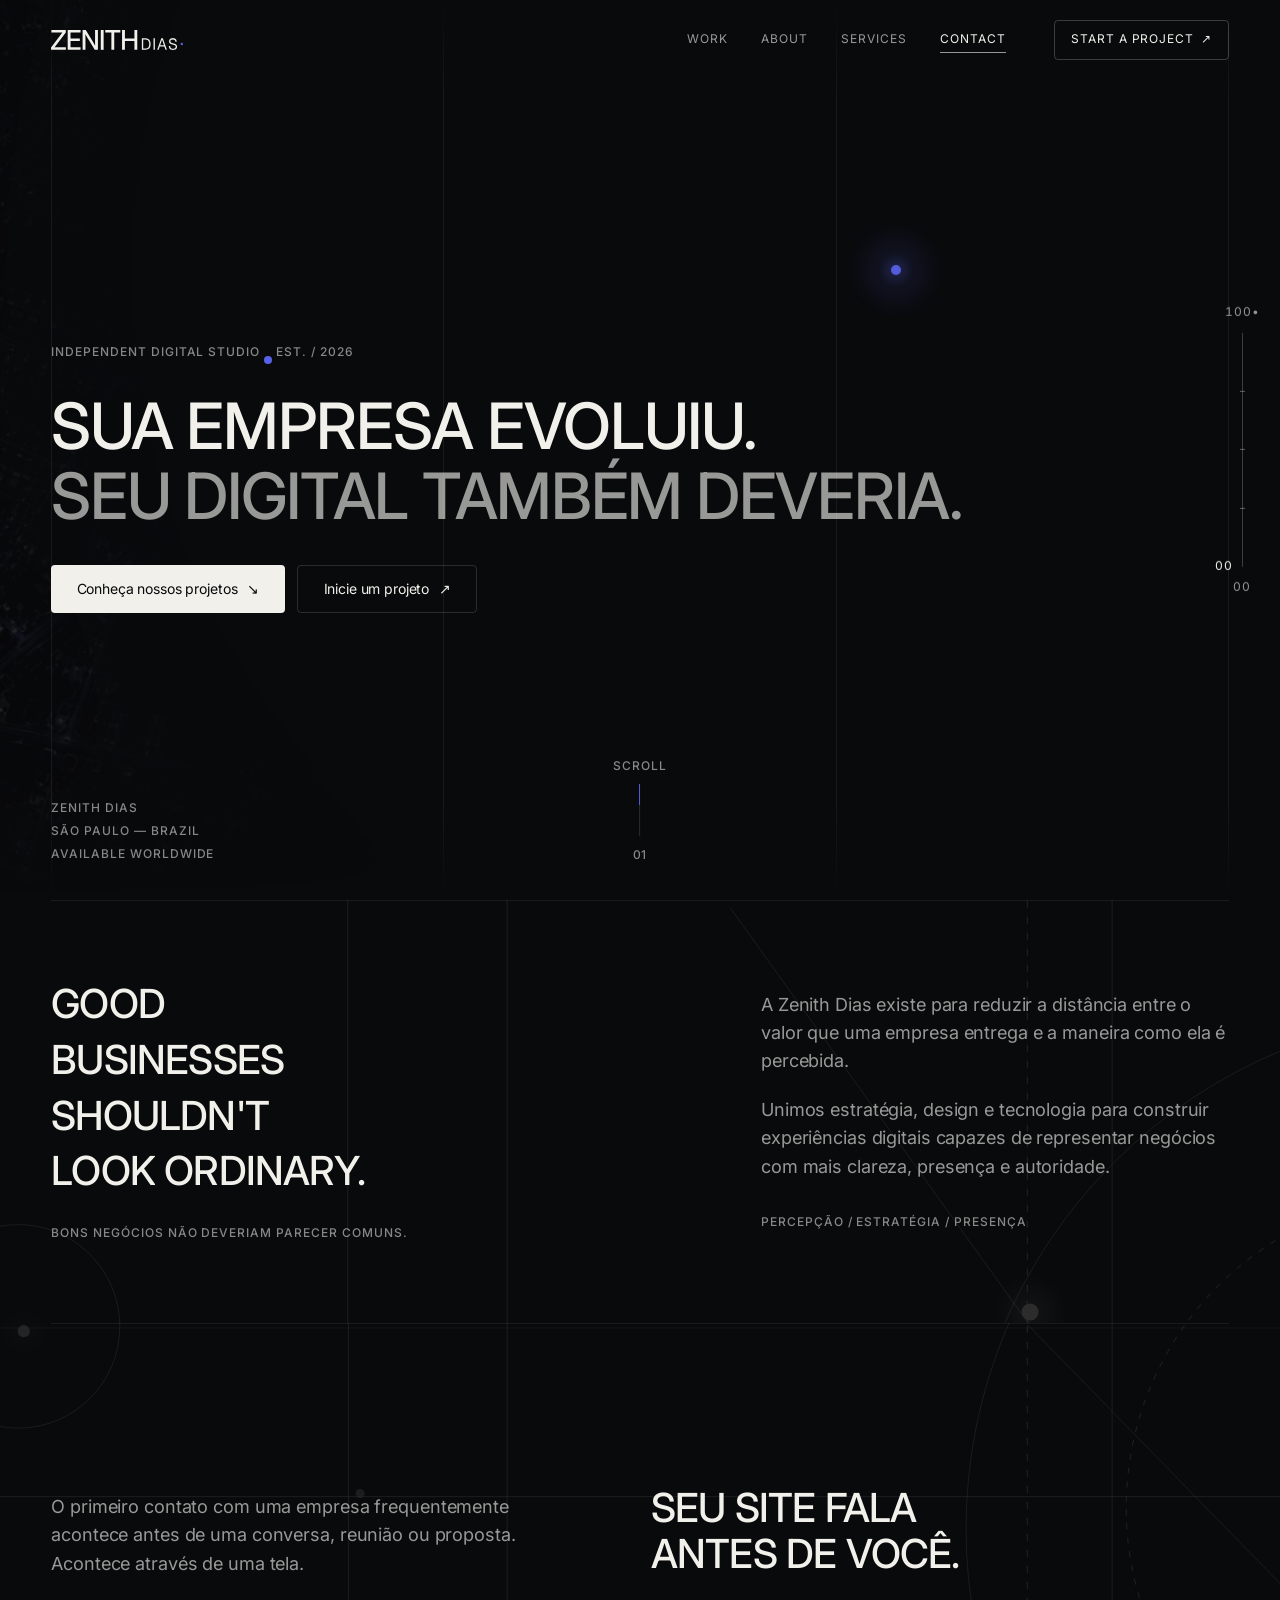
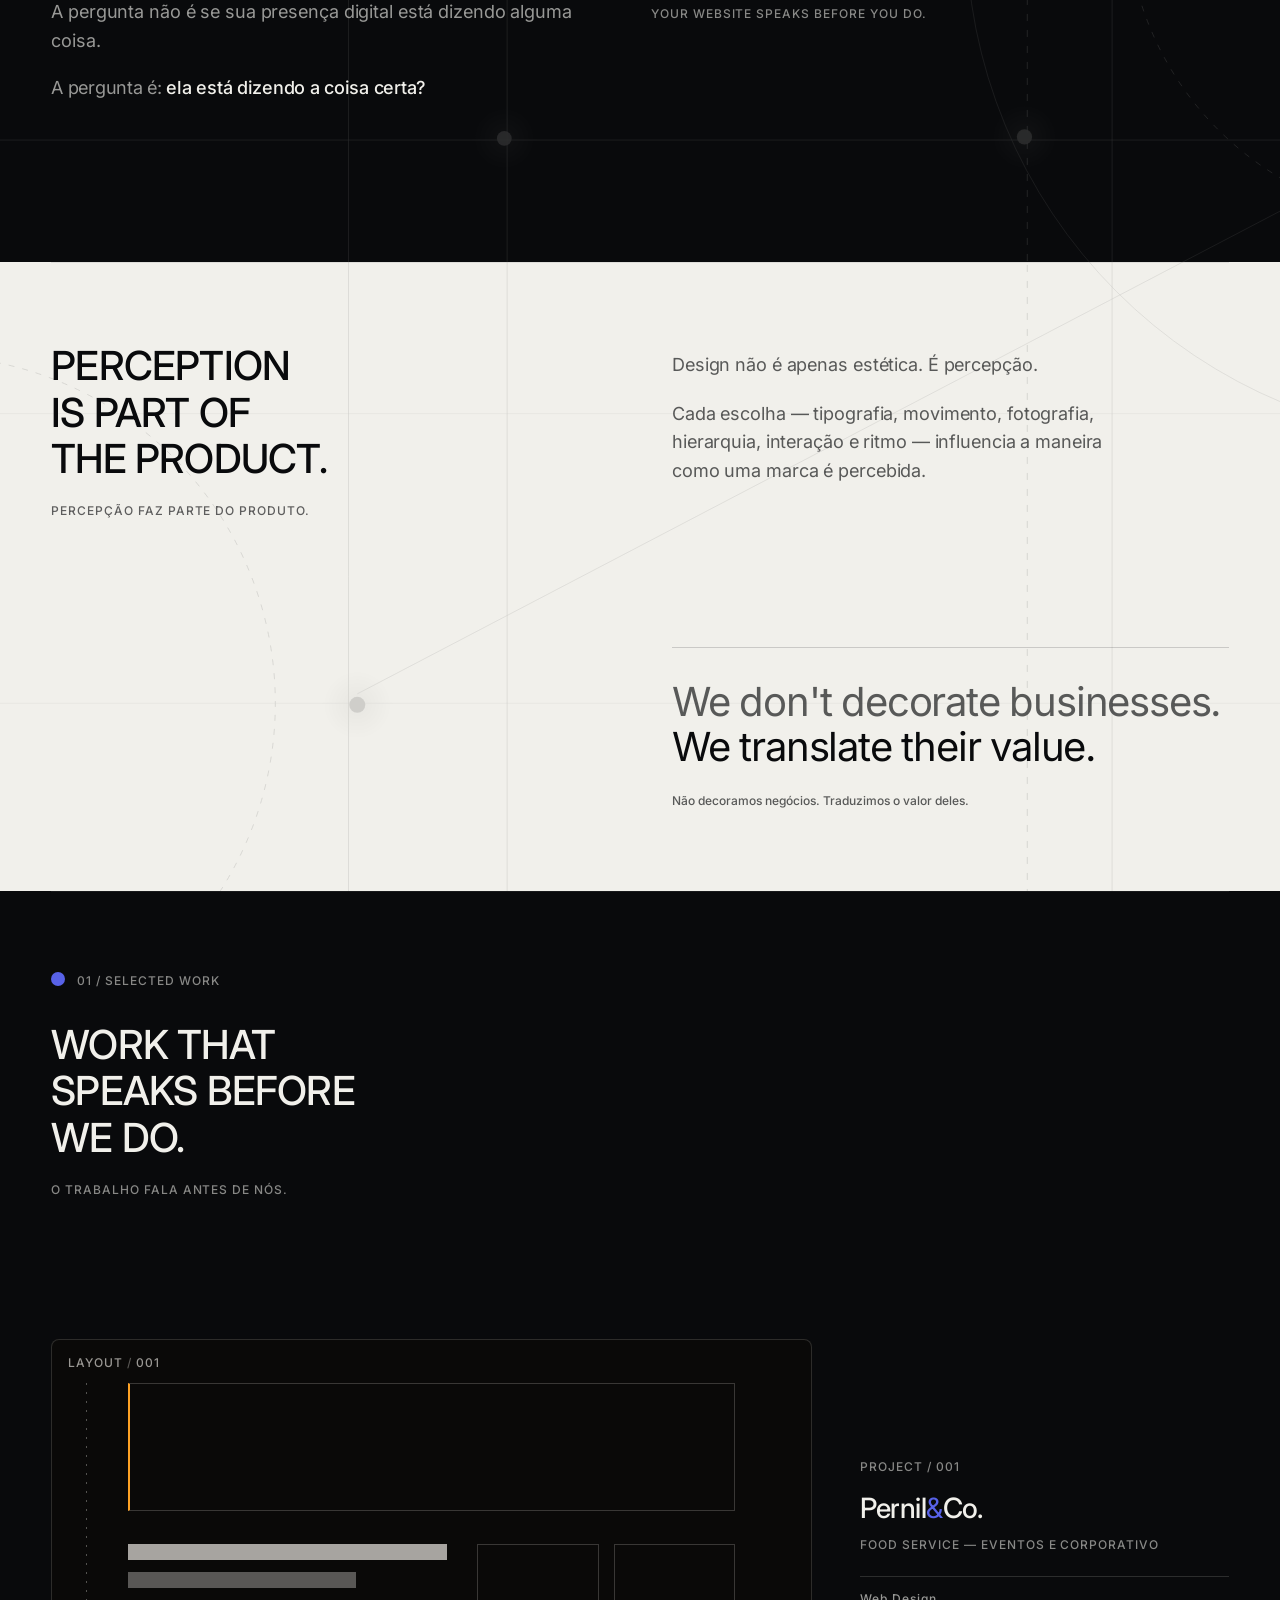
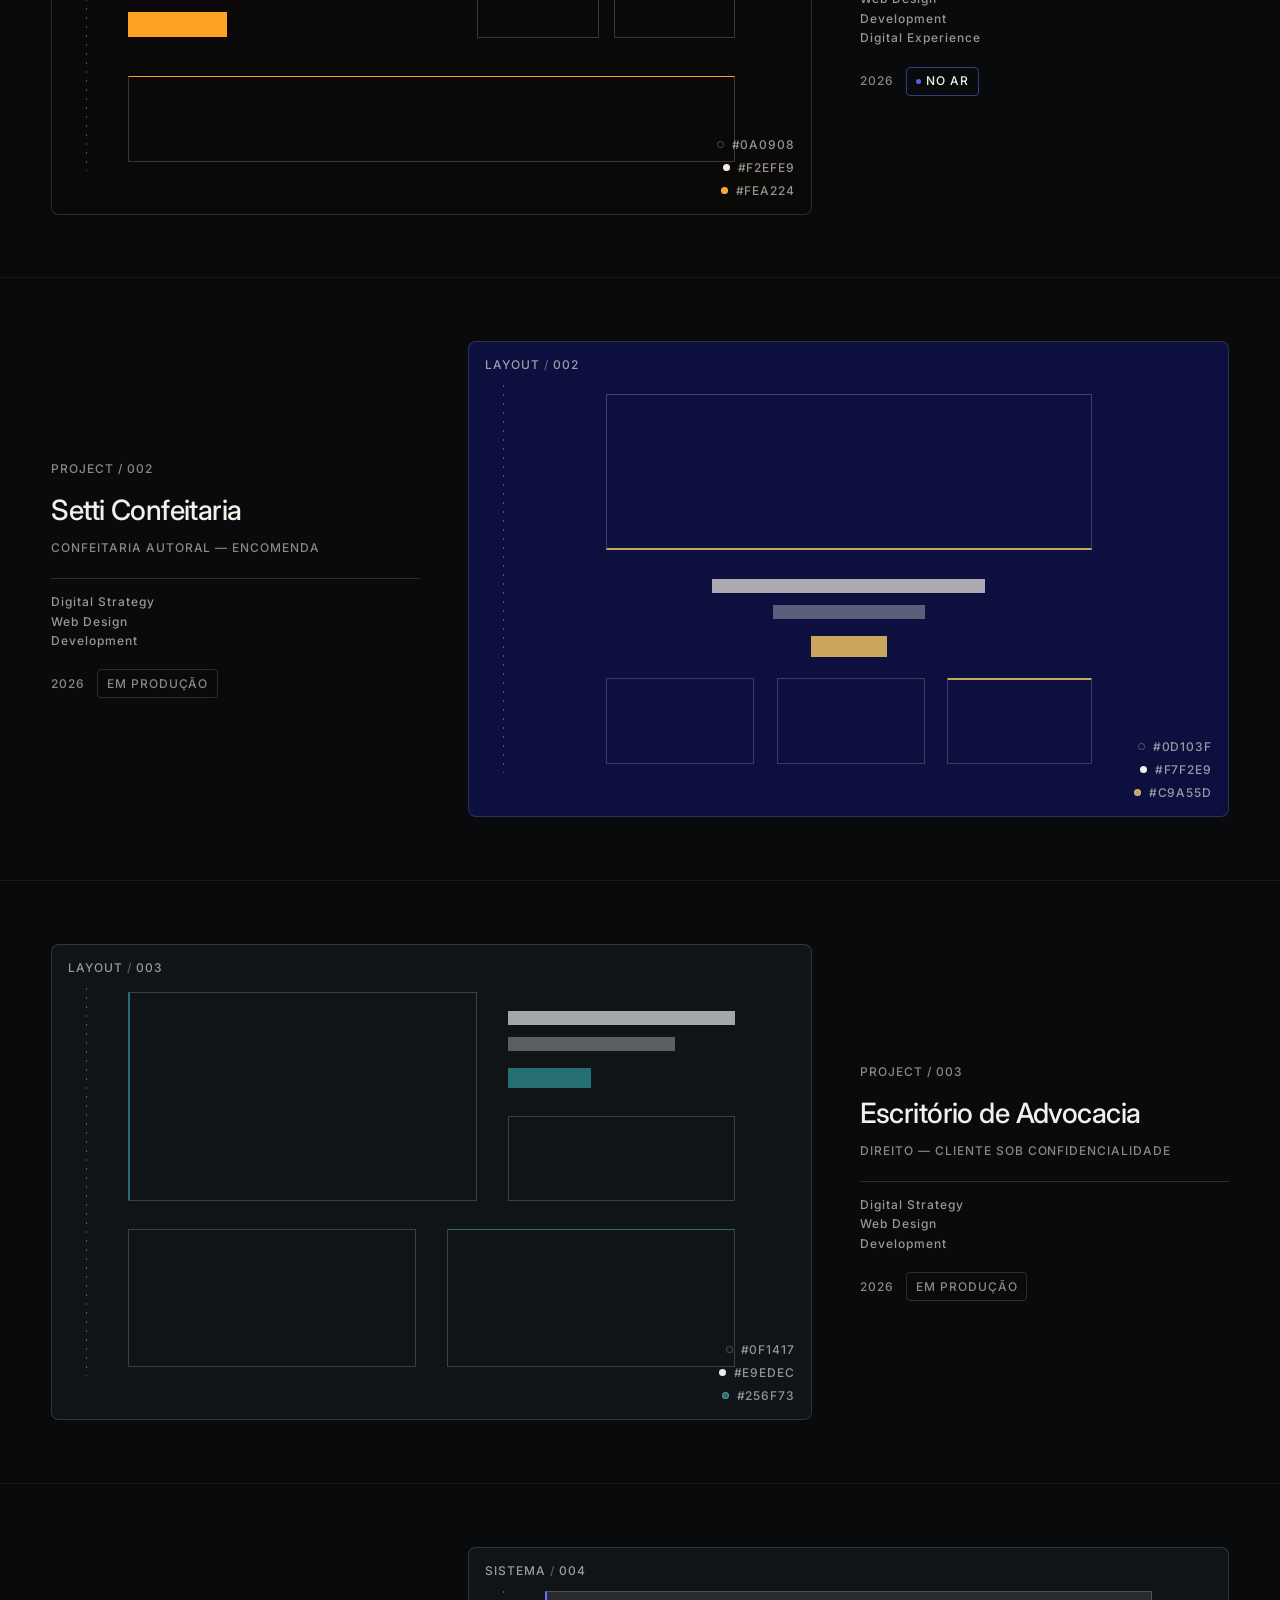
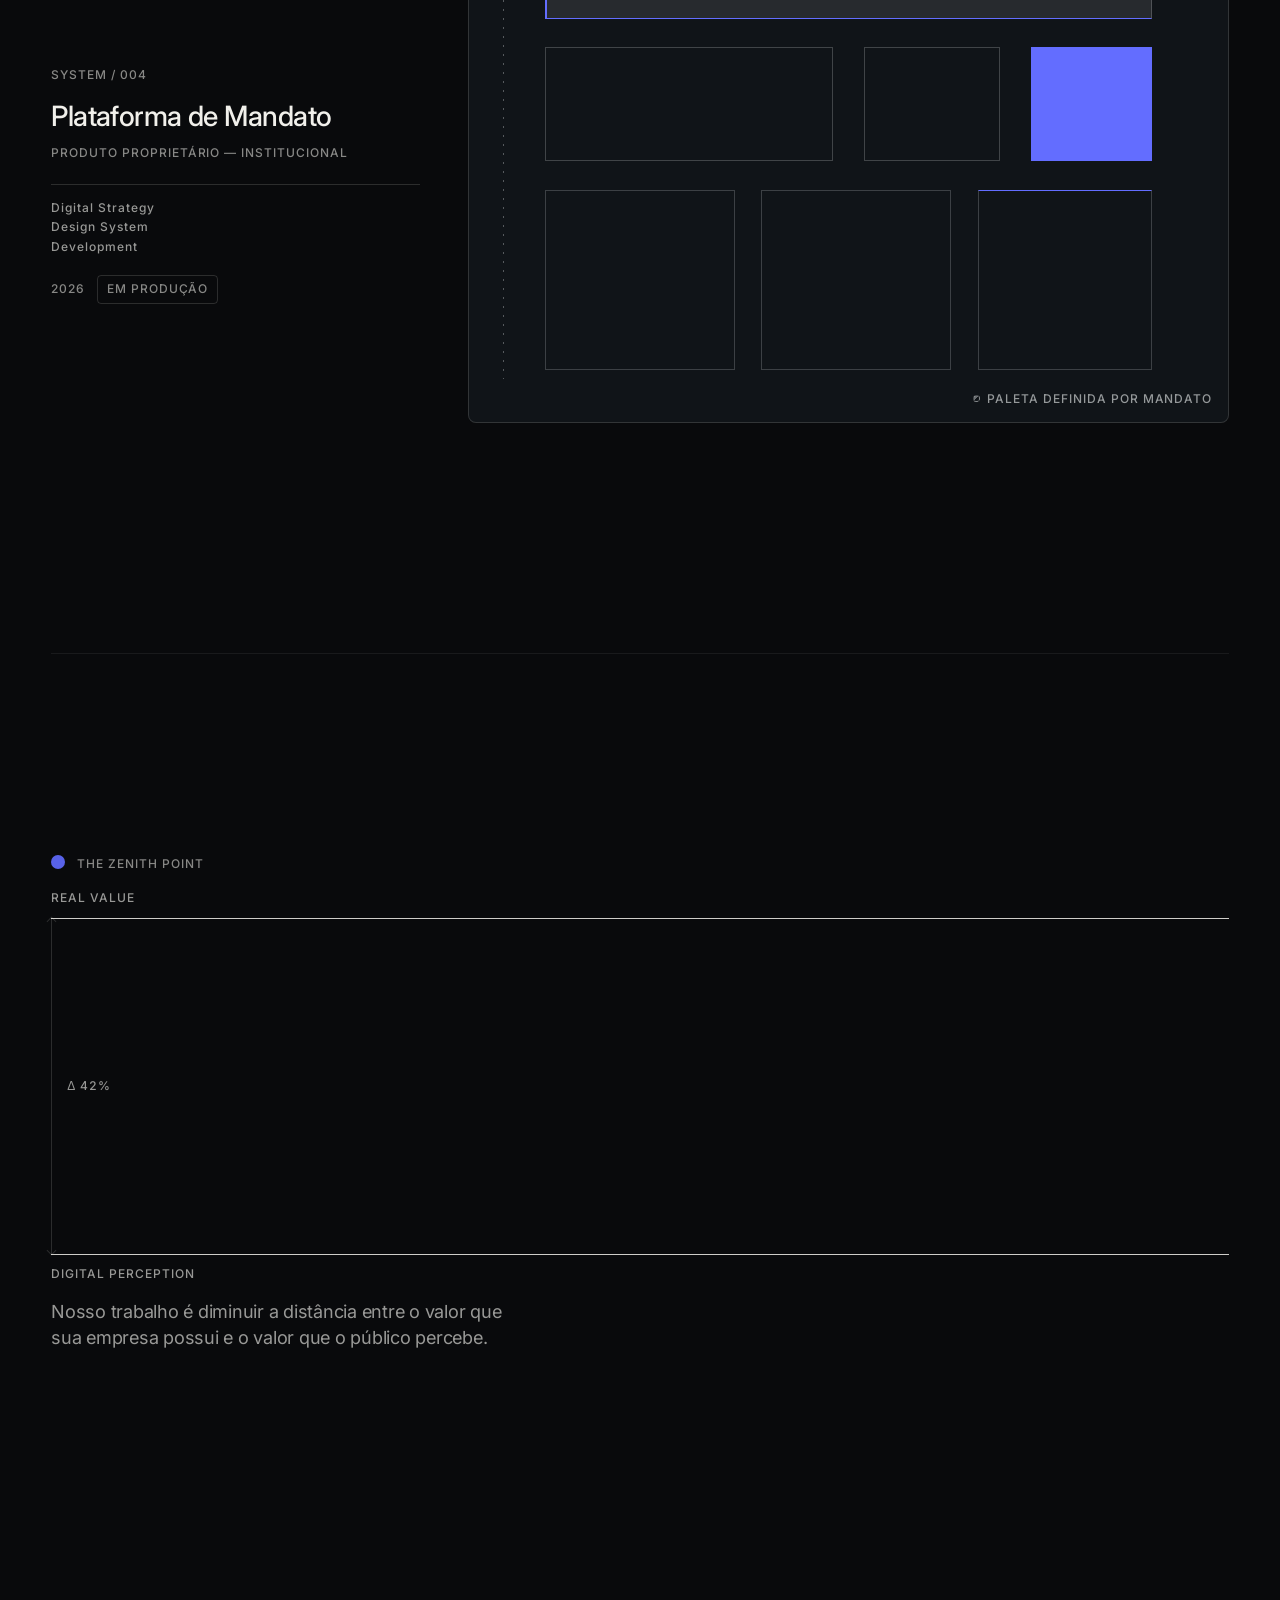
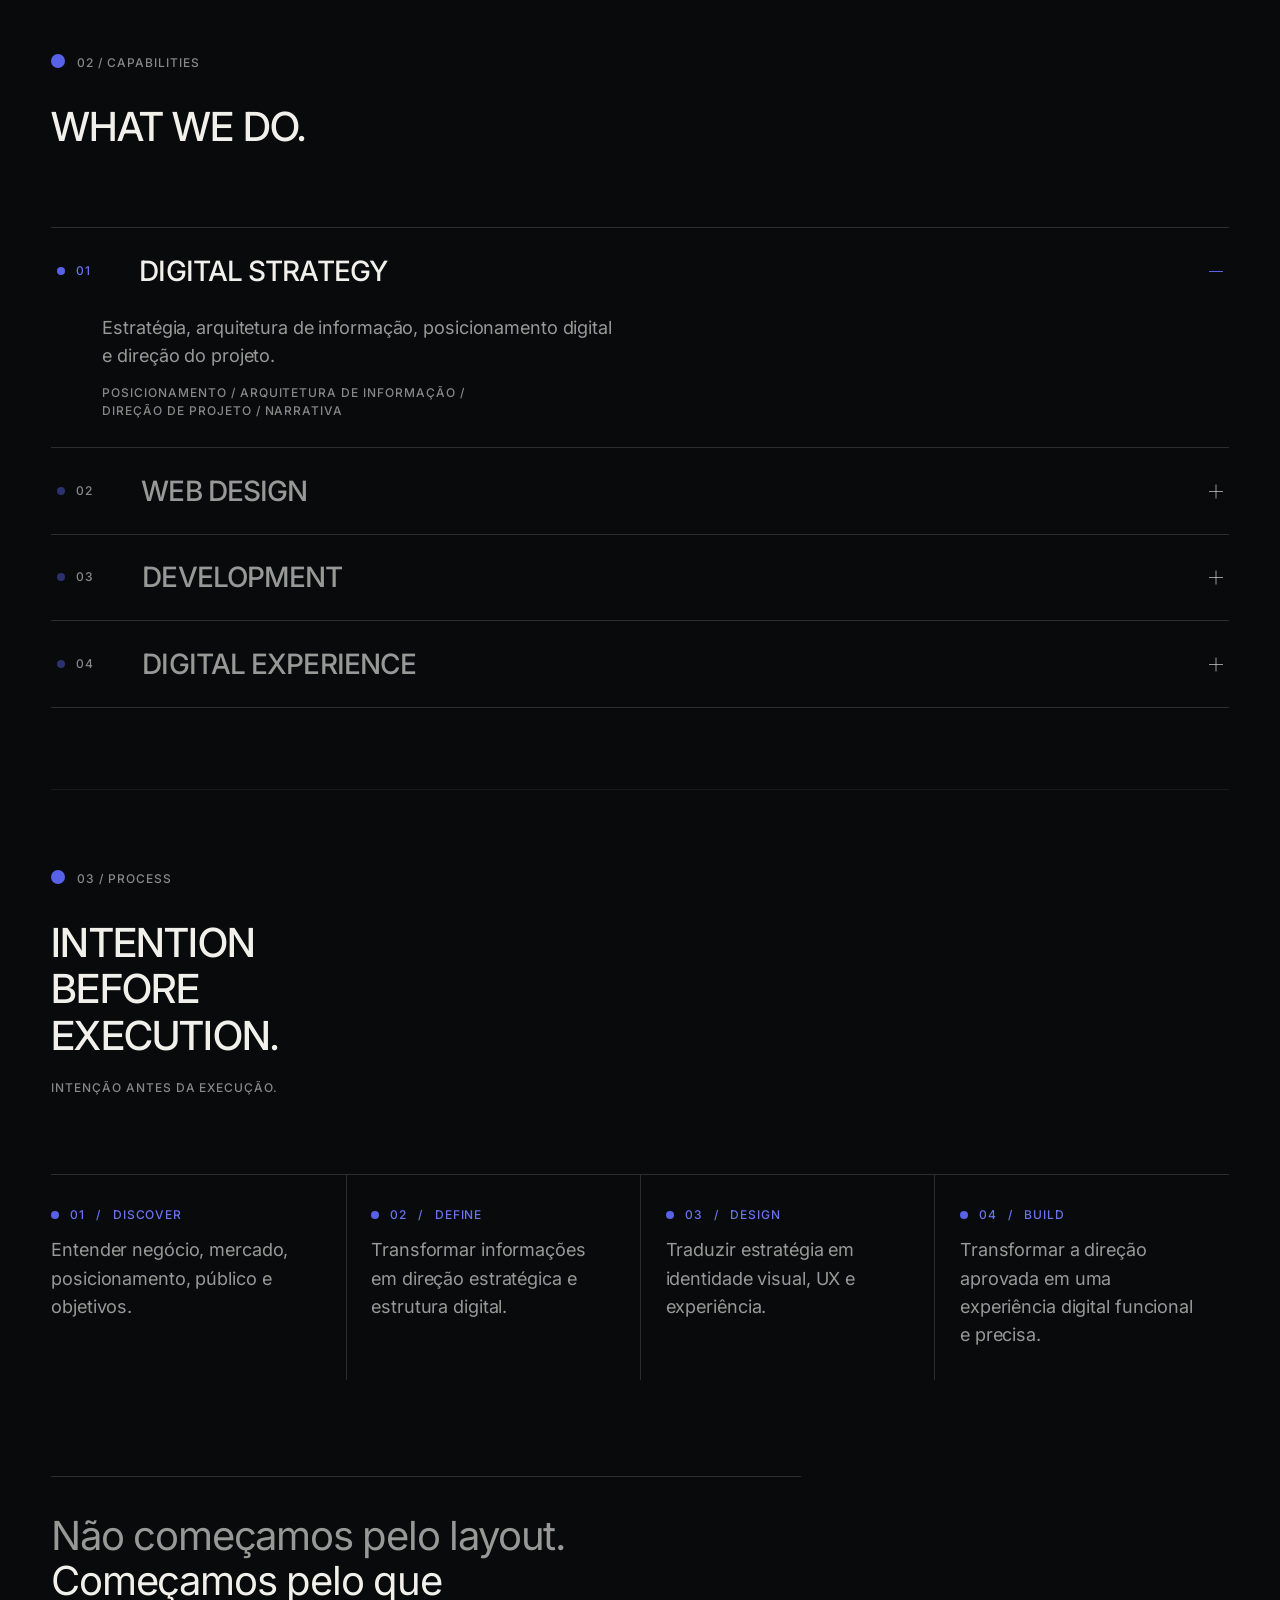
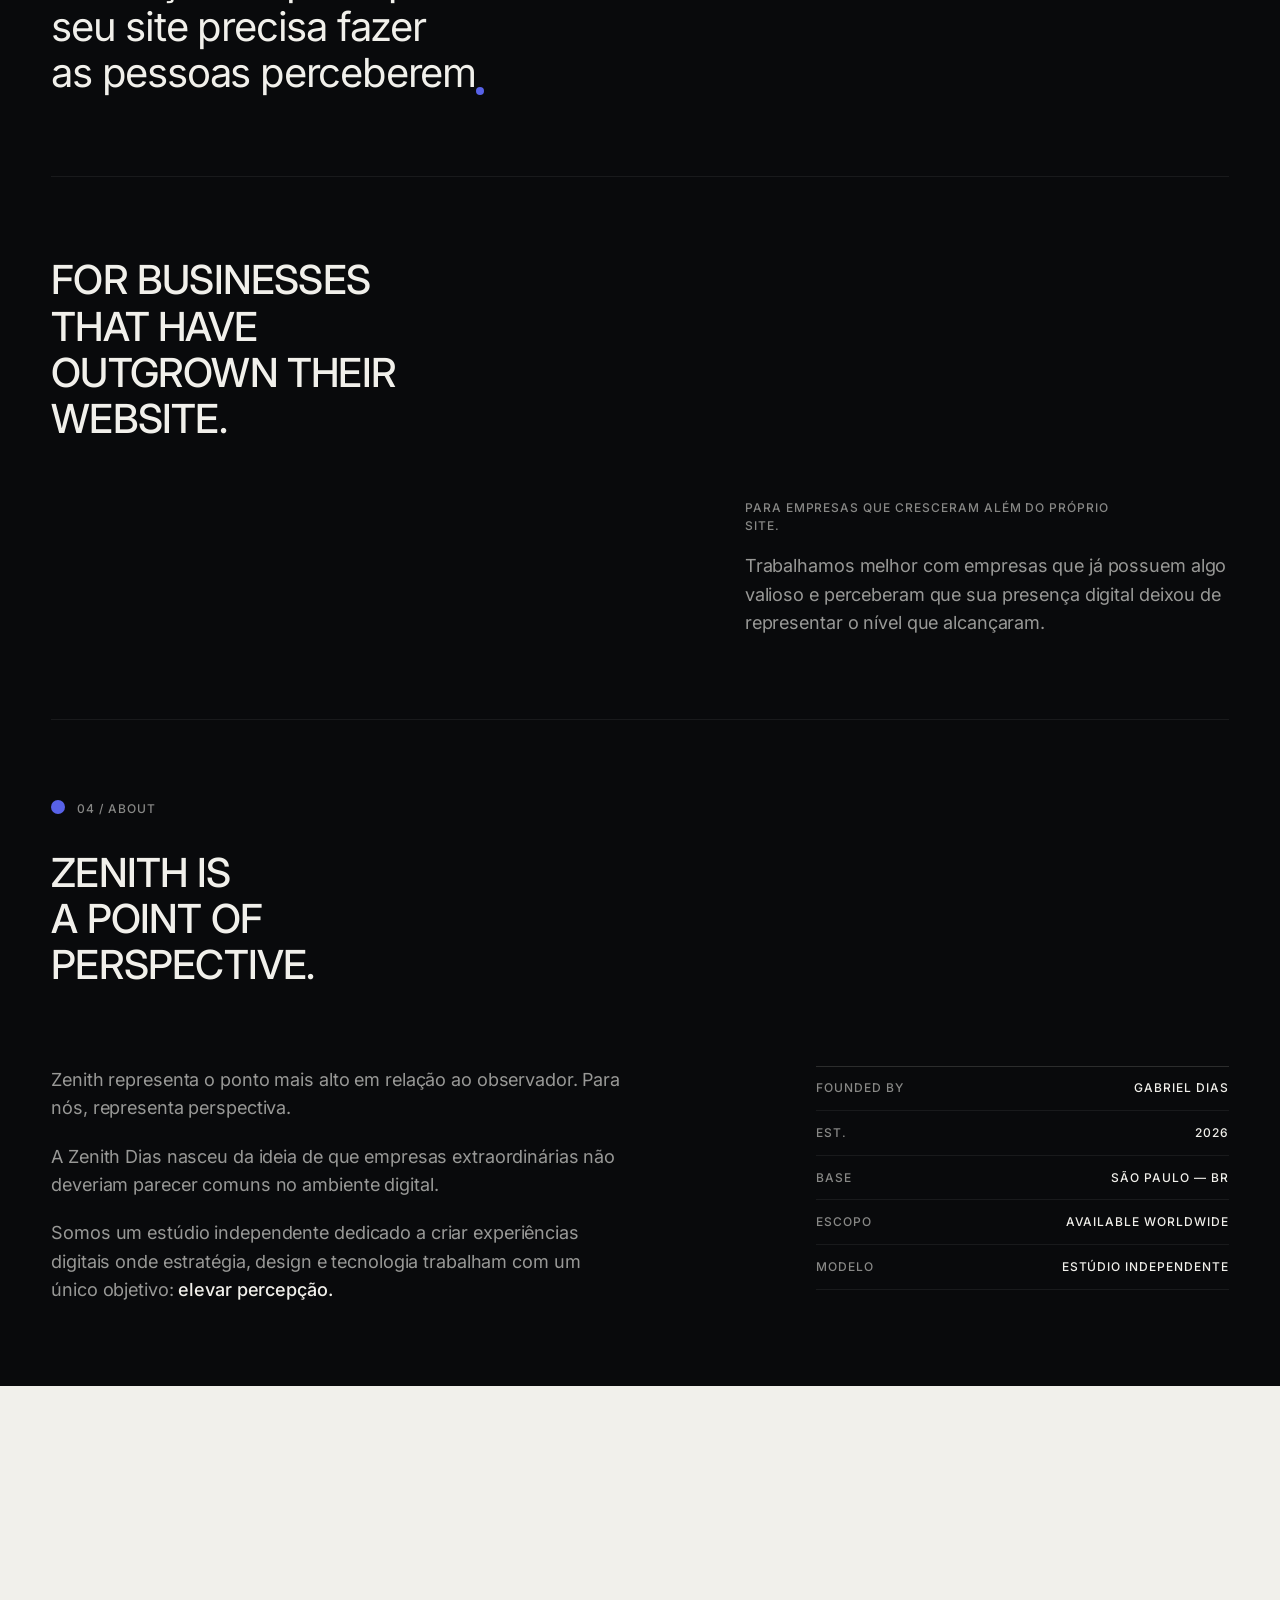
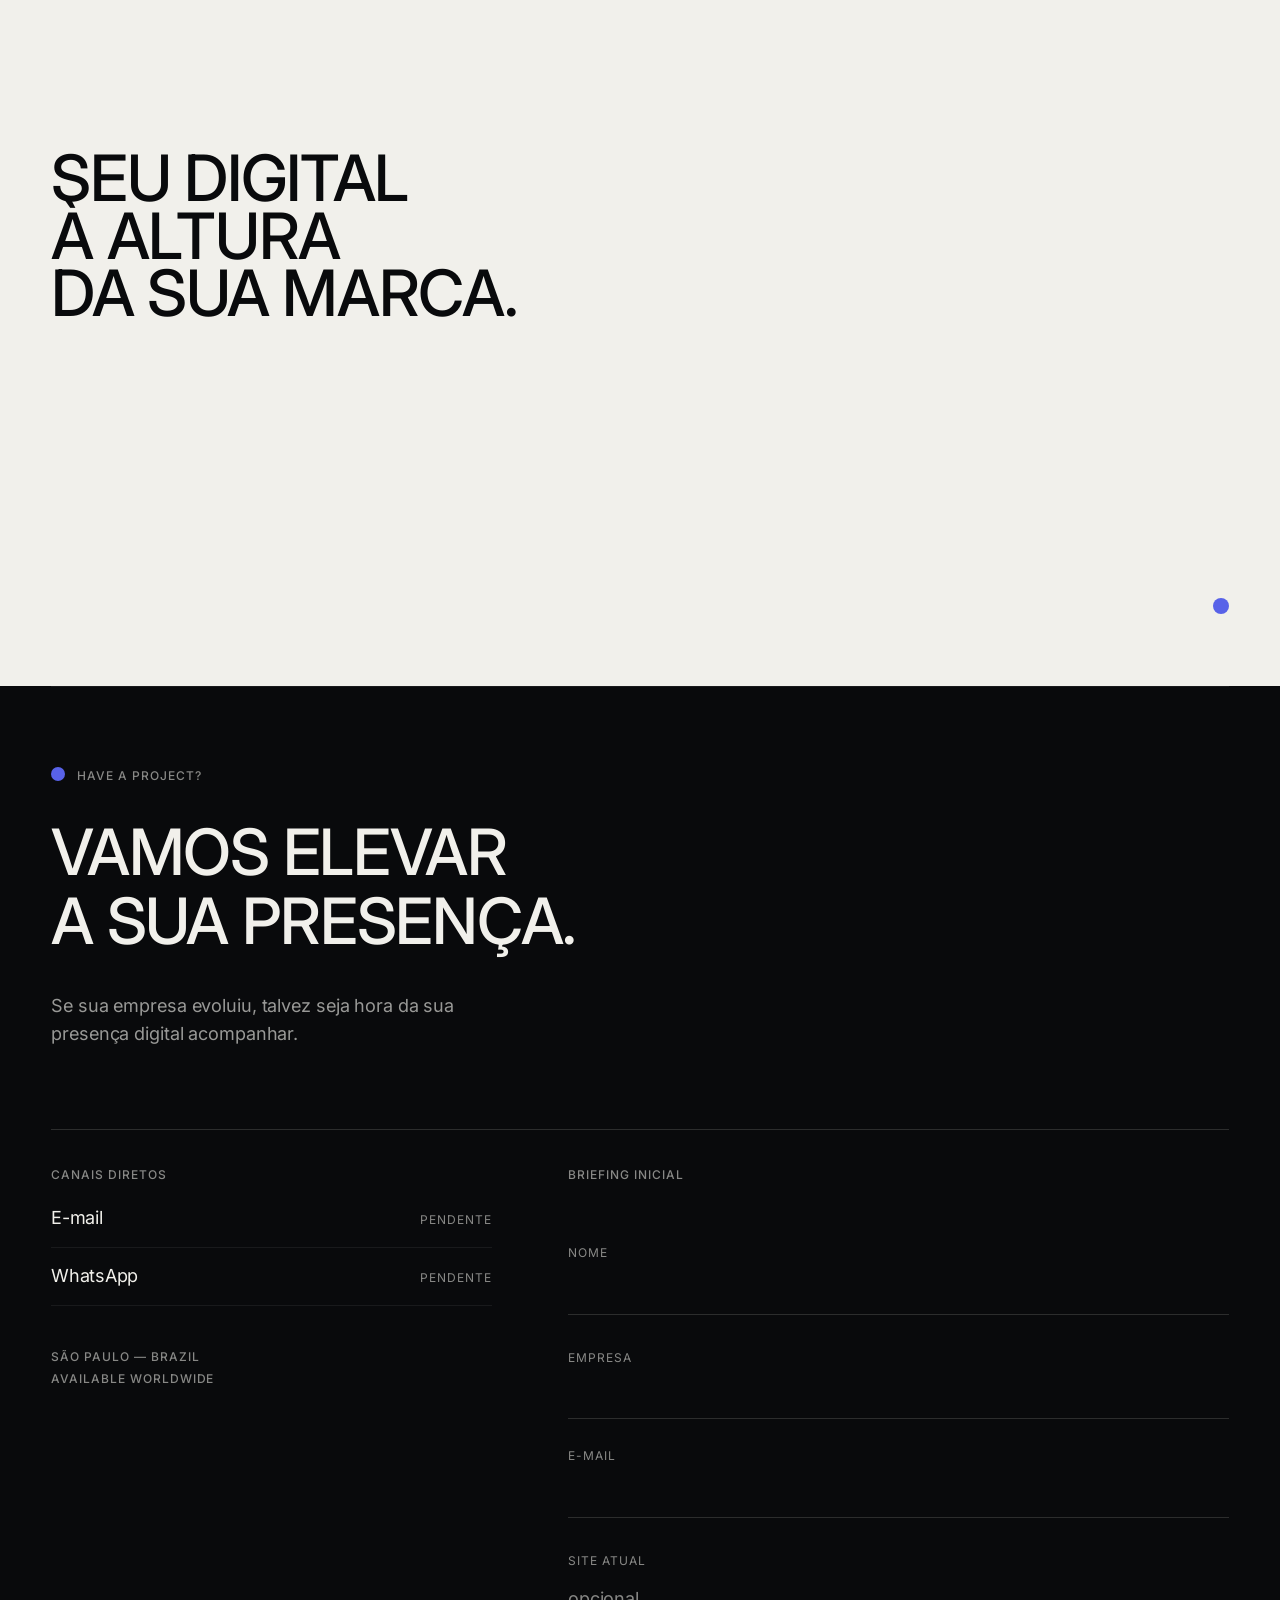
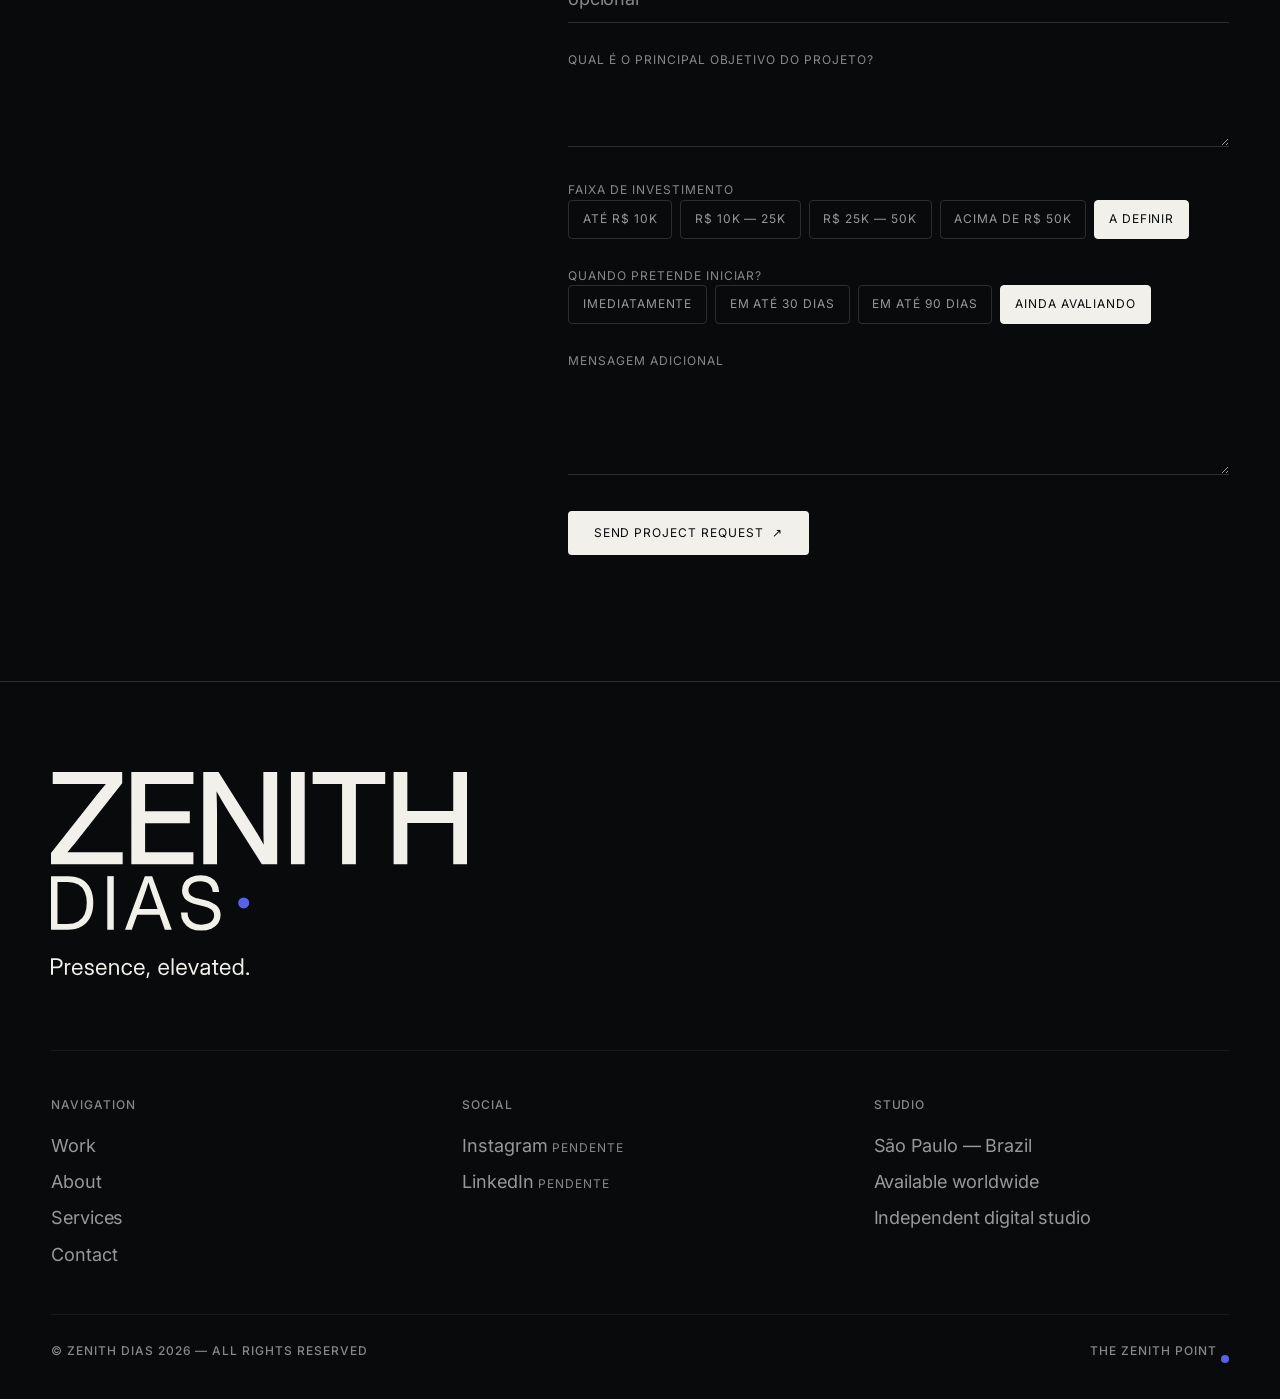
==== commit fc47671b: "A cidade ganha luz azul, e a prancha atravessa três seções O HERO A aérea noturna estava monocromáti" ====
--- a/index.html
+++ b/index.html
@@ -267,7 +267,9 @@
   </section>
 
   <!-- ══ FILOSOFIA ══════════════════════════════════════════════════════ -->
-  <section class="secao filosofia" aria-labelledby="t-filosofia">
+  <!-- s-light: a prancha continua atravessando esta seção, mas o papel vira
+       do preto para o branco aqui. Decisão do Gabriel em 16/09/2026.     -->
+  <section class="secao filosofia s-light" aria-labelledby="t-filosofia">
     <div class="rail">
       <div class="filosofia__grid">
         <div class="manchete">
@@ -286,12 +288,16 @@
             interação e ritmo — influencia a maneira como uma marca é percebida.
           </p>
         </div>
-      </div>
-
-      <blockquote class="destaque" data-reveal style="--d:.2s">
-        <p>We don't decorate businesses.<br><span class="destaque__b">We translate their value.</span></p>
-        <p class="traducao">Não decoramos negócios. Traduzimos o valor deles.</p>
-      </blockquote>
+
+        <!-- A citação era um bloco de largura inteira embaixo, com um fio
+             atravessando a página — e era isso que a fazia ler como OUTRA
+             seção. Dentro do grid, na coluna da direita, ela vira o fecho
+             desta mesma composição. -->
+        <blockquote class="destaque" data-reveal style="--d:.2s">
+          <p>We don't decorate businesses.<br><span class="destaque__b">We translate their value.</span></p>
+          <p class="traducao">Não decoramos negócios. Traduzimos o valor deles.</p>
+        </blockquote>
+      </div>
     </div>
   </section>
 
--- a/assets/css/styles.css
+++ b/assets/css/styles.css
@@ -773,20 +773,33 @@
    puro sob a micro-tipo — dá 4,72:1, e o teto real é 0,18, onde fura os 4,5:1
    da WCAG. Em 0,22 a linha deixava de ler como textura e virava MARCA, e
    marca cruzando linha de texto parece tachado; por isso não subiu mais.  */
-.manifesto, .problema {
+.manifesto, .problema, .filosofia {
   /* isolation: o z-index negativo da camada fica ATRÁS do conteúdo e à FRENTE
      do fundo da seção, sem escapar para o contexto de cima. */
   isolation: isolate;
 }
 
+/* A FILOSOFIA É A MESMA PRANCHA COM O PAPEL VIRADO.
+   Ela entrou na prancha em 16/09/2026: o desenho continua atravessando a
+   divisa, mas ali o fundo é claro e a tinta é escura. Por isso o fallback
+   dela é a positiva — a mesma imagem invertida, com o matiz do ponto azul
+   devolvido (negate troca o matiz em 180°, modulate o traz de volta).
+
+   O --fg-faint sobe de .60 para .64 SÓ aqui, pela mesma razão de sempre: em
+   0,15 de força, uma linha de preto puro sob a micro-tipo em .60 dá 4,46:1 e
+   fura a WCAG. Em .64 dá 5,03:1, e de quebra ela fica mais legível no liso. */
+.filosofia { --fg-faint: rgba(9, 10, 12, .64); }
+
 .manifesto::after,
-.problema::after {
+.problema::after,
+.filosofia::after {
   content: '';
   position: absolute; inset: 0; z-index: -1;
   background: url('../img/fundo/grade-negativa.webp') center / cover no-repeat;
   opacity: var(--grade, .15);
   pointer-events: none;
 }
+.filosofia::after { background-image: url('../img/fundo/grade-positiva.webp'); }
 
 /* O canvas só toma o lugar da imagem depois de existir de verdade. A classe
    vem do JS DEPOIS que as telas foram criadas — se o módulo falhar no meio,
@@ -797,7 +810,8 @@
   opacity: var(--grade, .15);
 }
 .grade-viva .manifesto::after,
-.grade-viva .problema::after { display: none; }
+.grade-viva .problema::after,
+.grade-viva .filosofia::after { display: none; }
 
 .manifesto__grid { display: grid; gap: clamp(2.5rem, 6vw, 5rem); }
 @media (min-width: 60rem) {
@@ -1041,10 +1055,17 @@
 }
 @media (min-width: 60rem) { .filosofia__txt { padding-top: .5rem; } }
 
+/* Fecho da filosofia, na coluna da DIREITA — pedido do Gabriel em
+   16/09/2026. O fio continua, mas agora ele tem a largura da coluna em vez
+   de atravessar a página: fio de página inteira é exatamente o que fazia a
+   citação ler como uma seção separada. */
 .destaque {
-  margin-top: clamp(4rem, 10vh, 8rem);
-  padding-top: clamp(2rem, 4vh, 3rem);
+  margin-top: clamp(2.5rem, 6vh, 4.5rem);
+  padding-top: clamp(1.75rem, 3.5vh, 2.5rem);
   border-top: 1px solid var(--rule);
+}
+@media (min-width: 60rem) {
+  .destaque { grid-column: 2; margin-top: clamp(3rem, 7vh, 5rem); }
 }
 .destaque p {
   font-size: var(--t-h2);
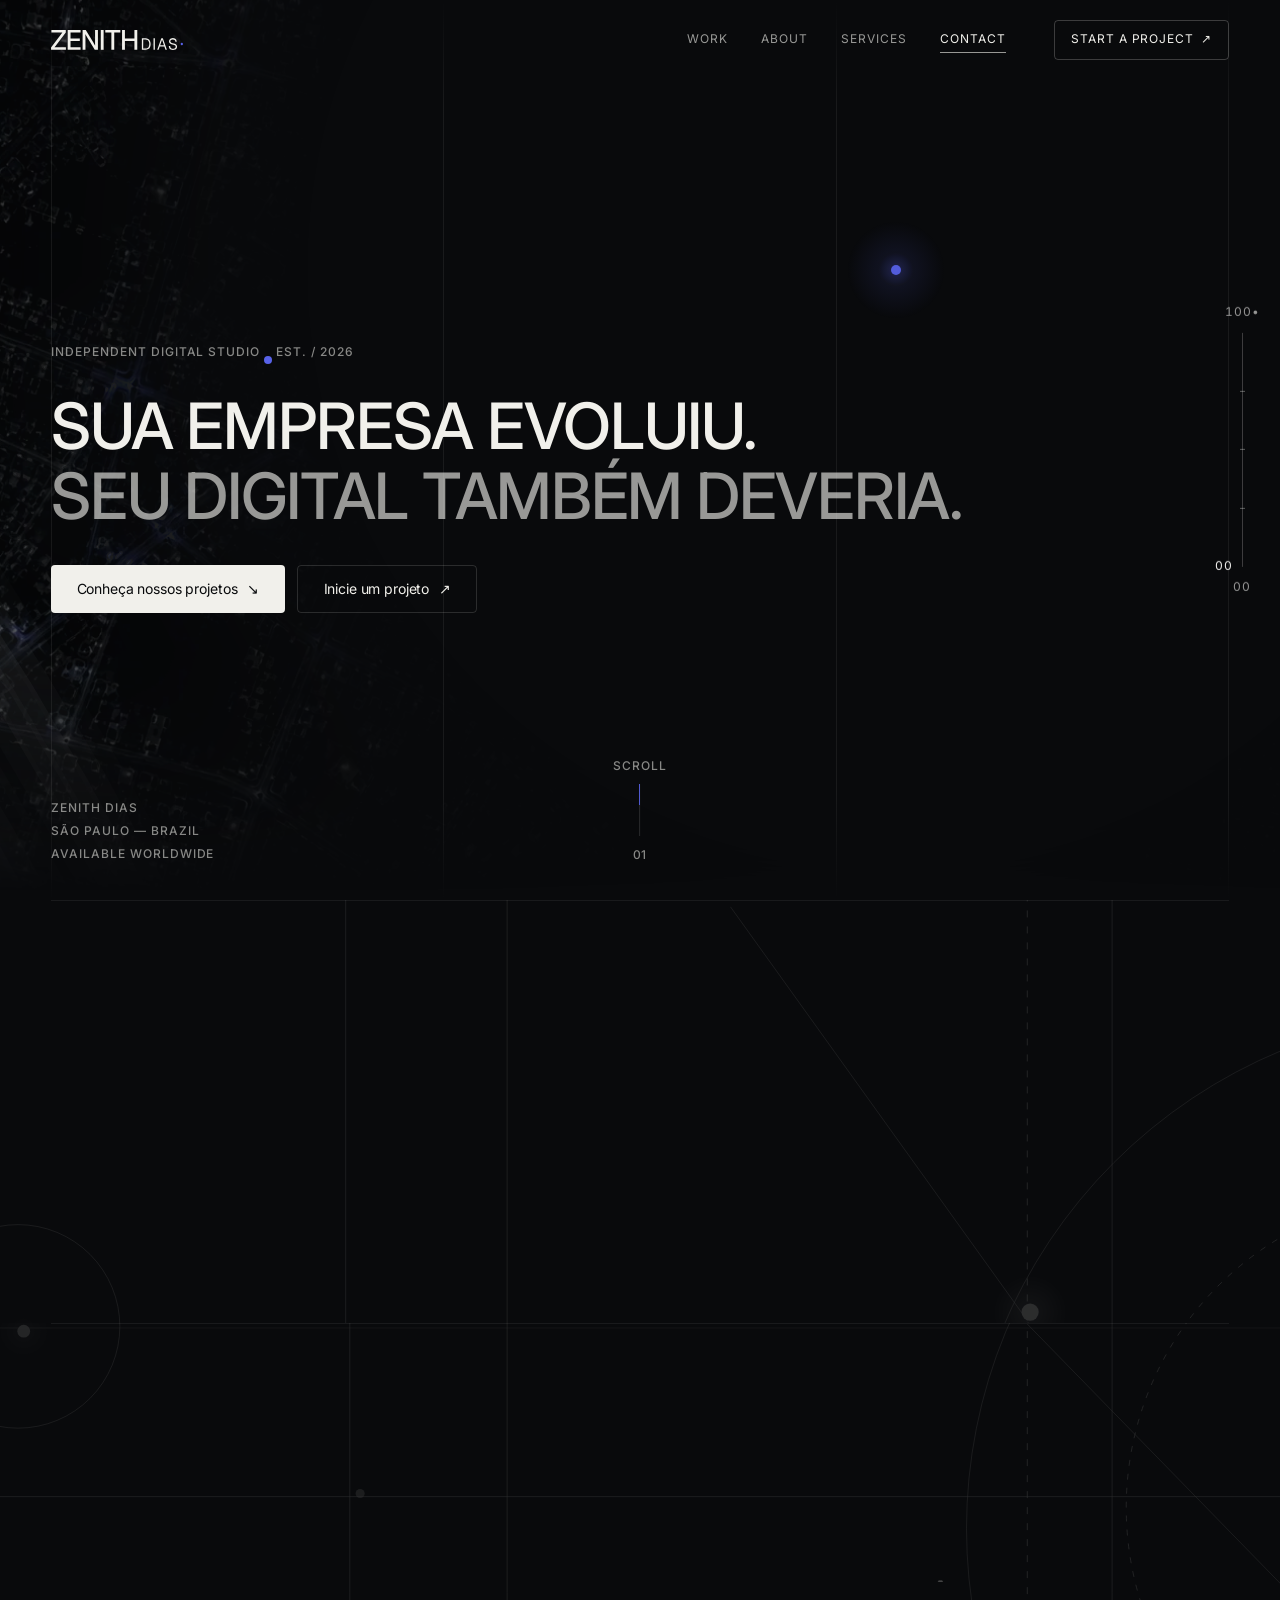
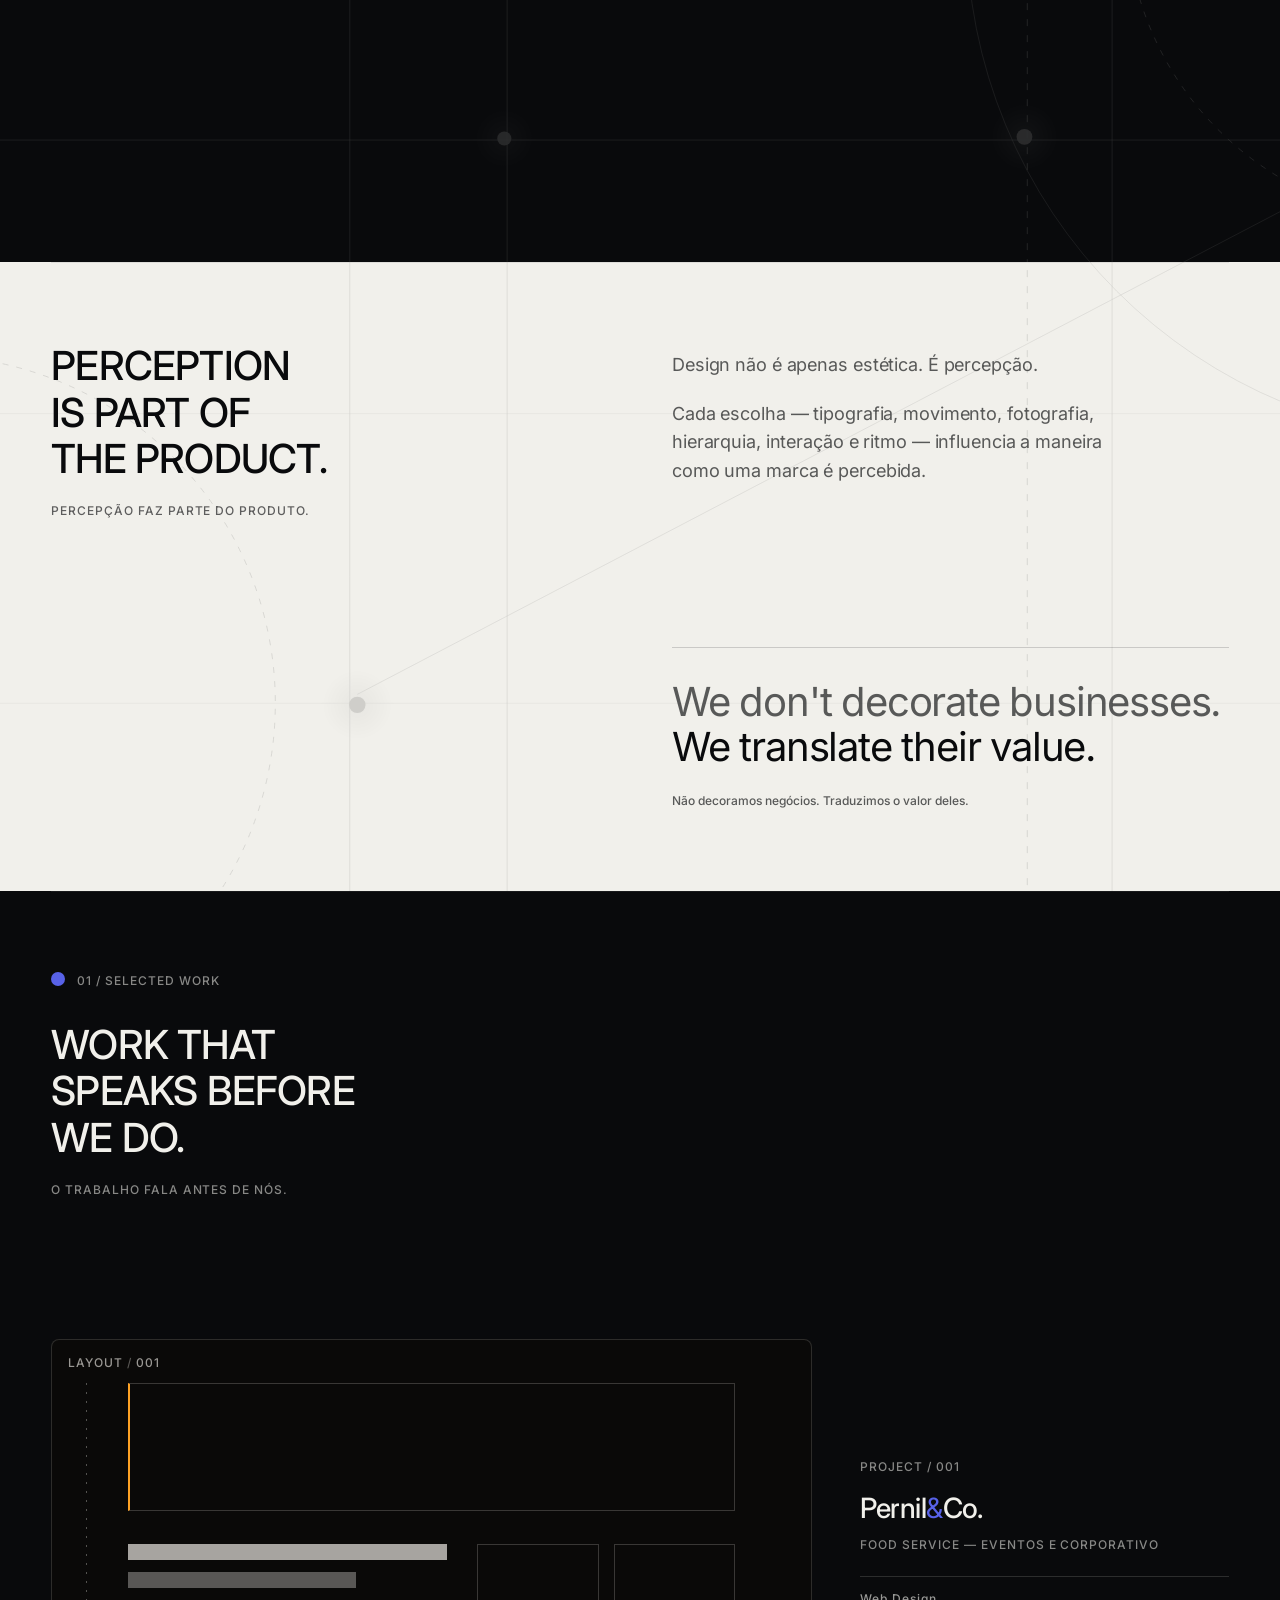
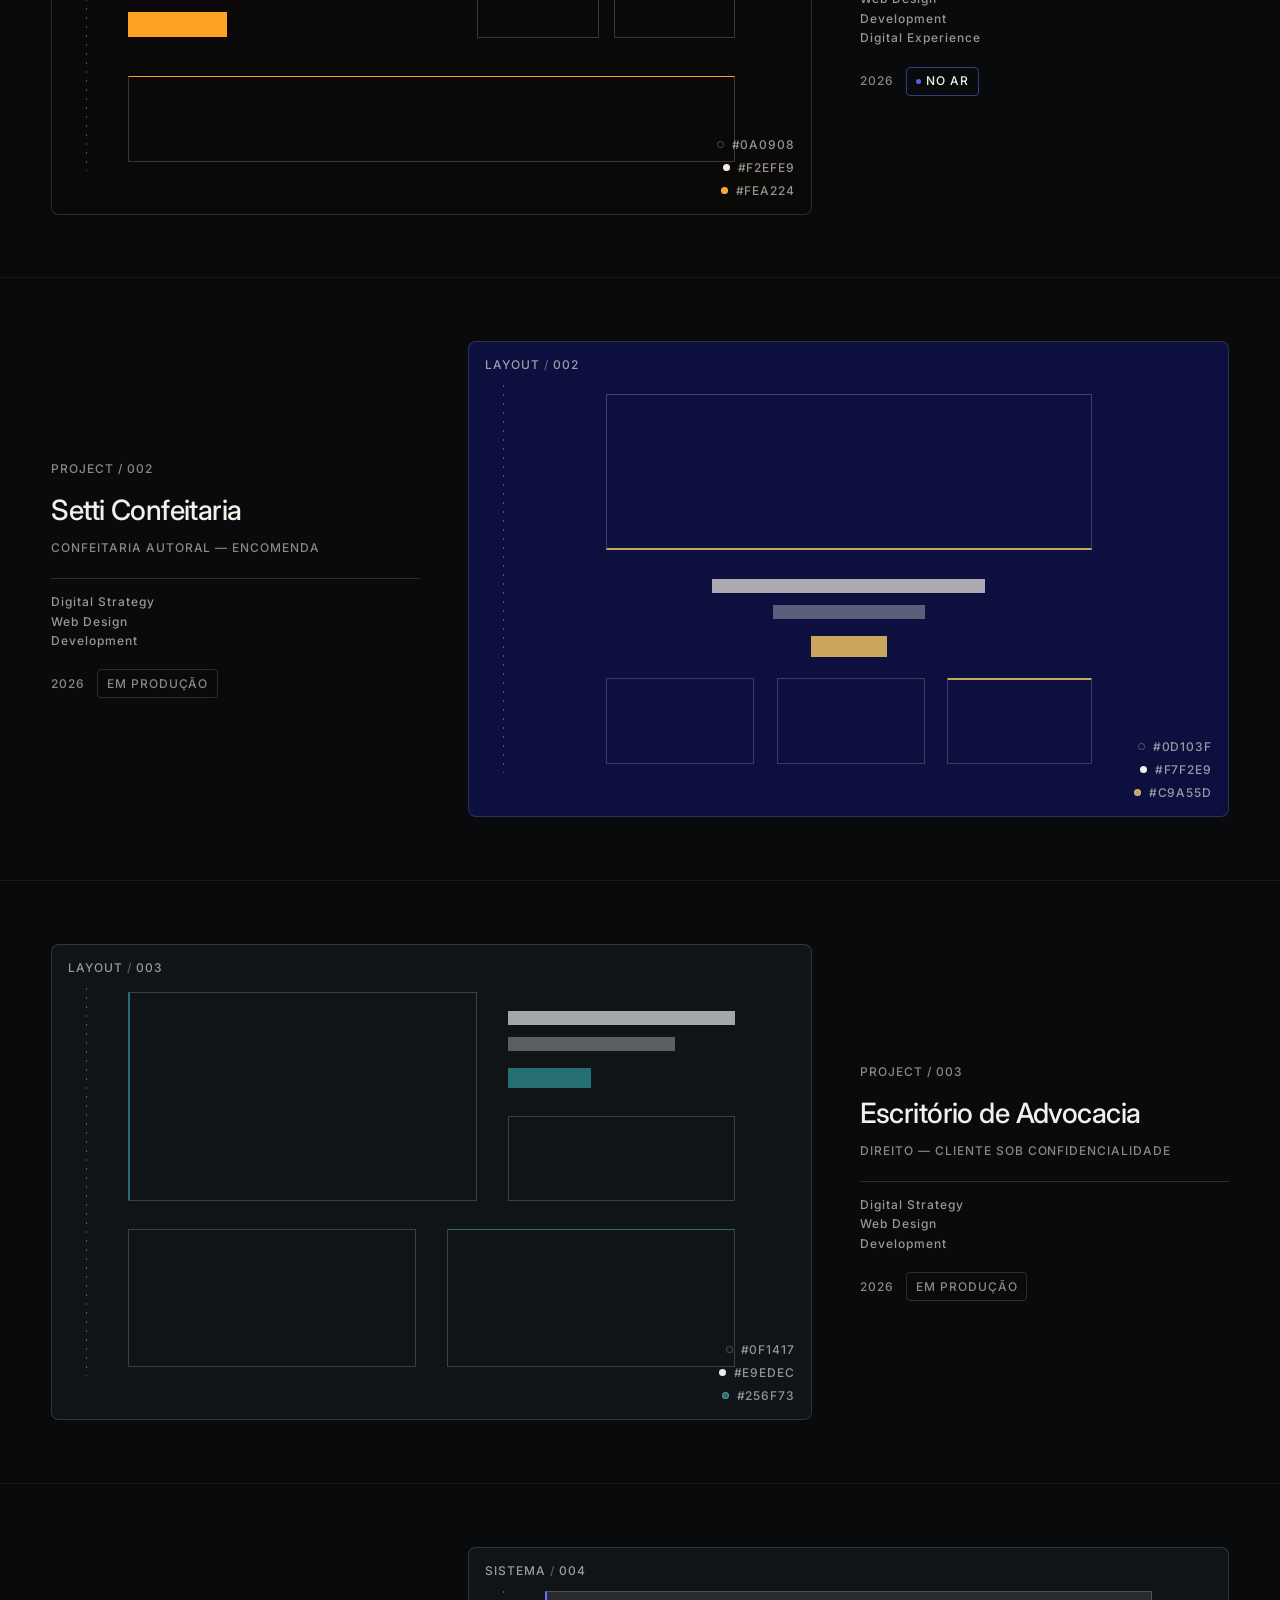
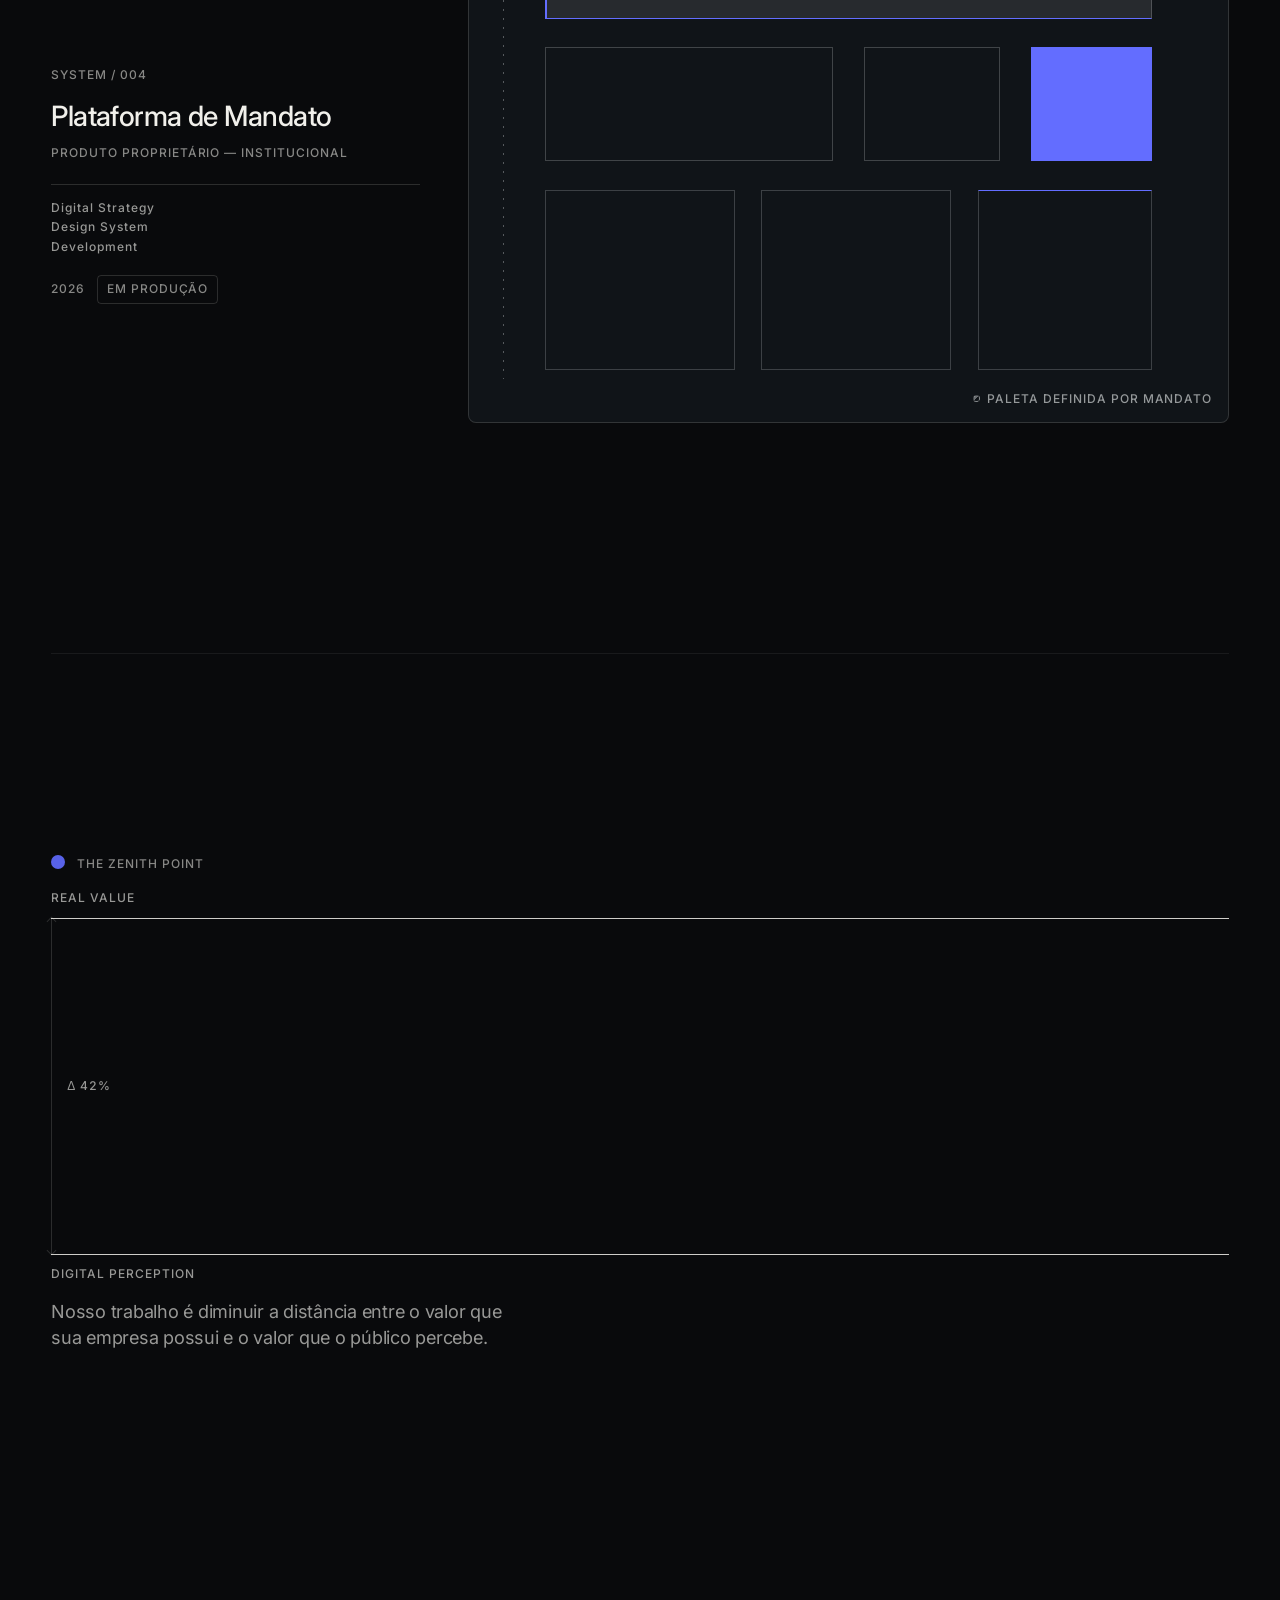
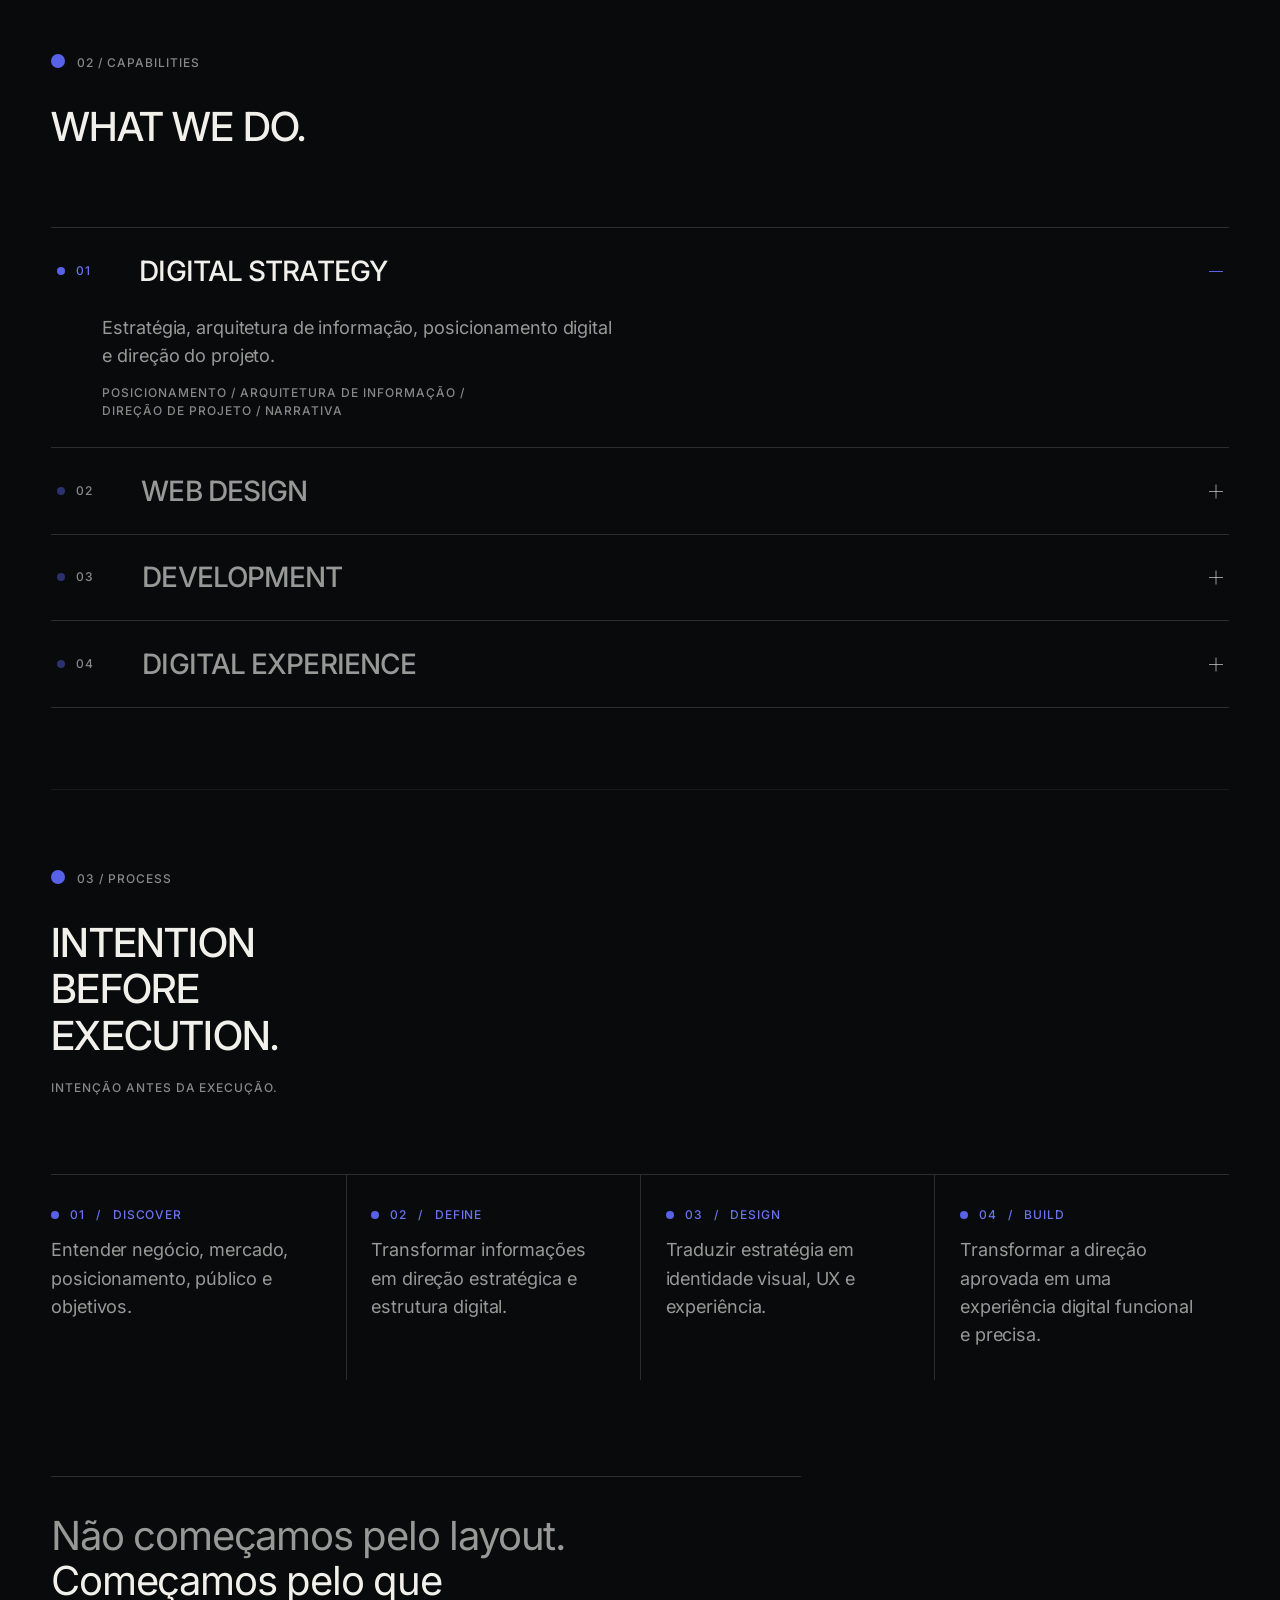
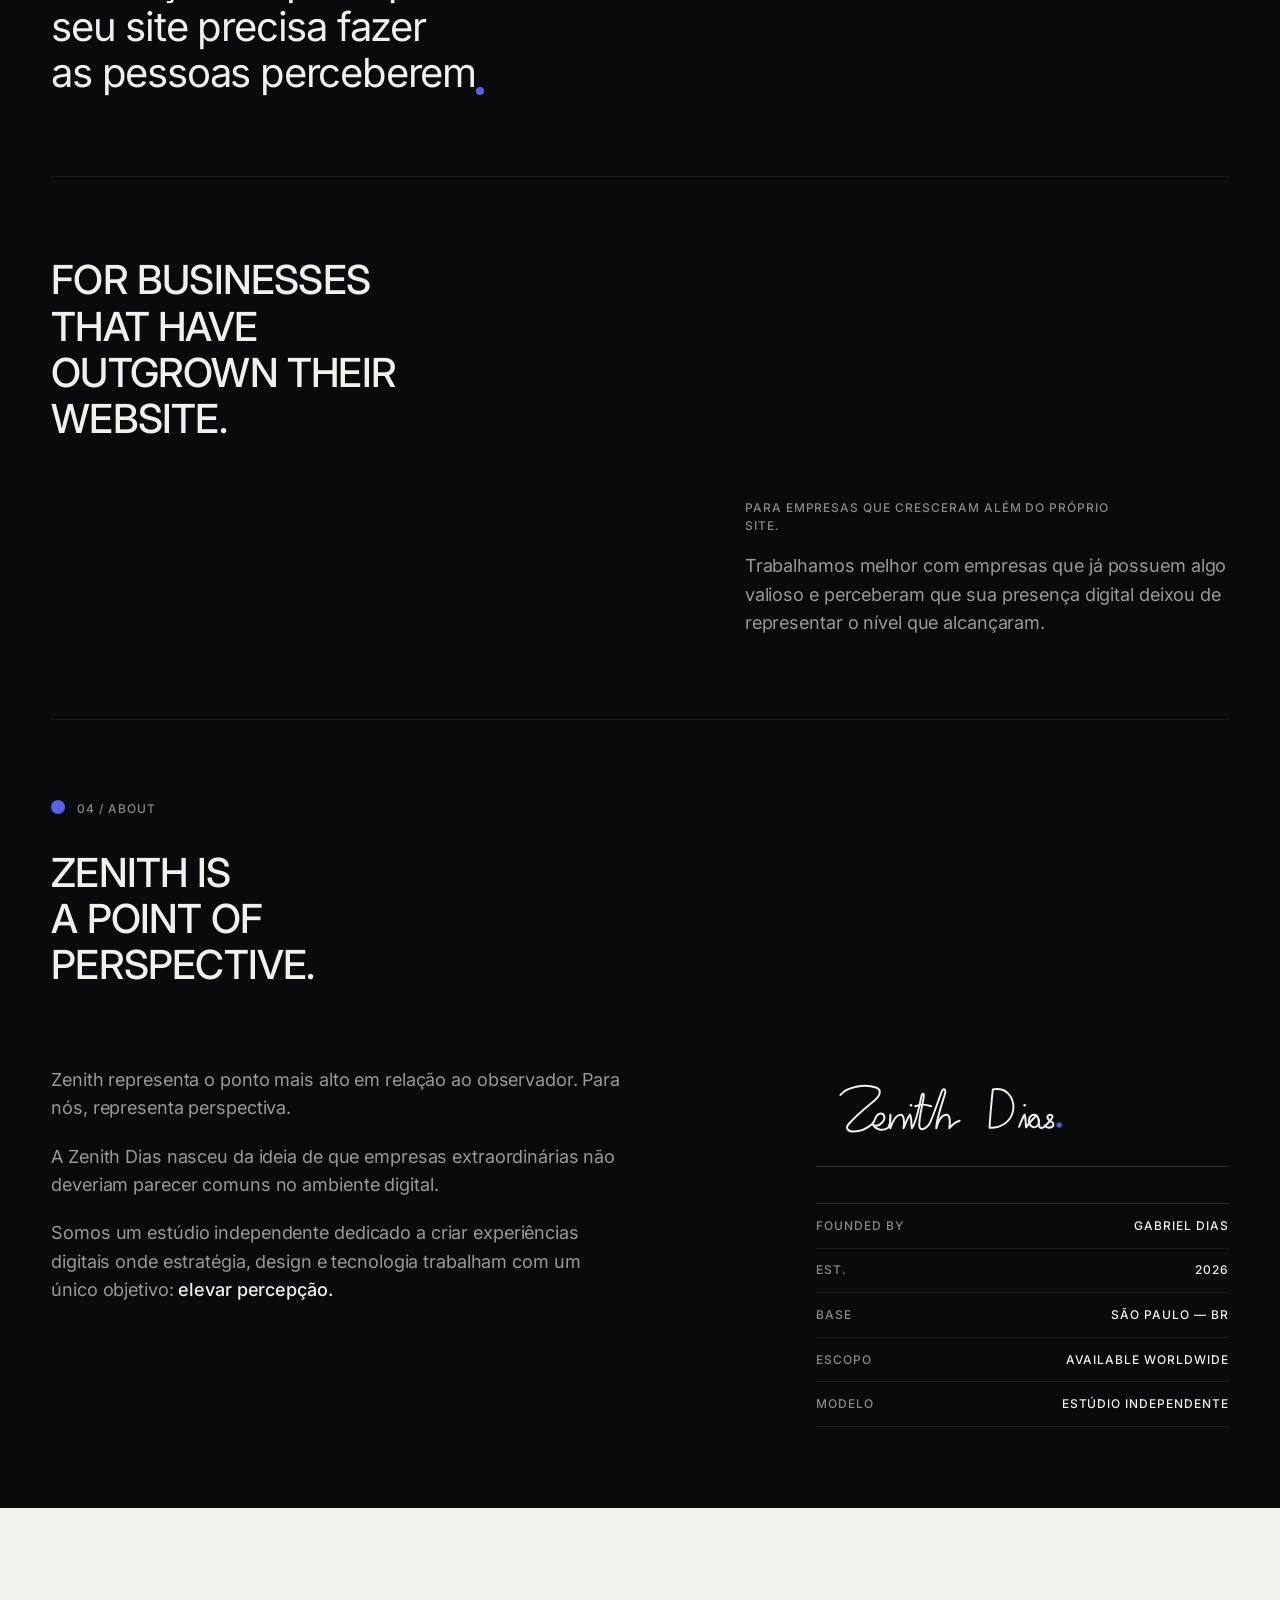
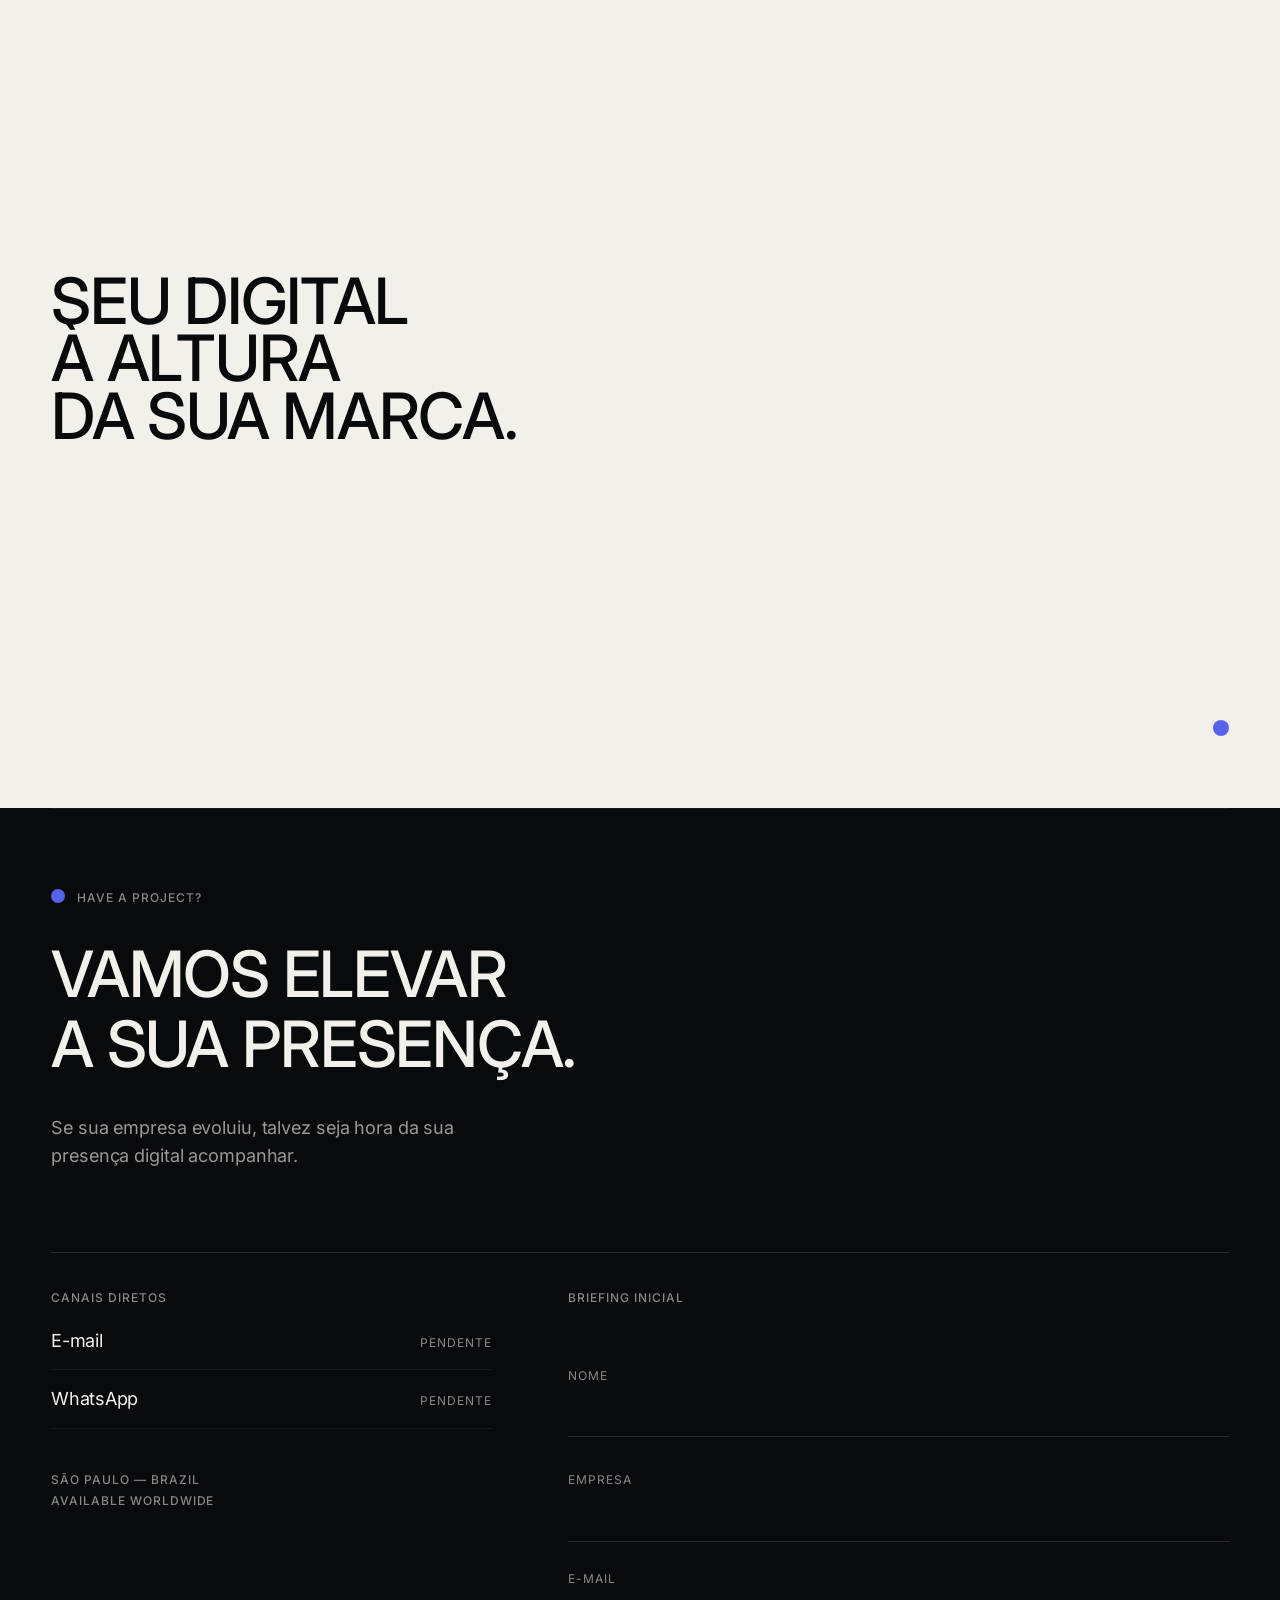
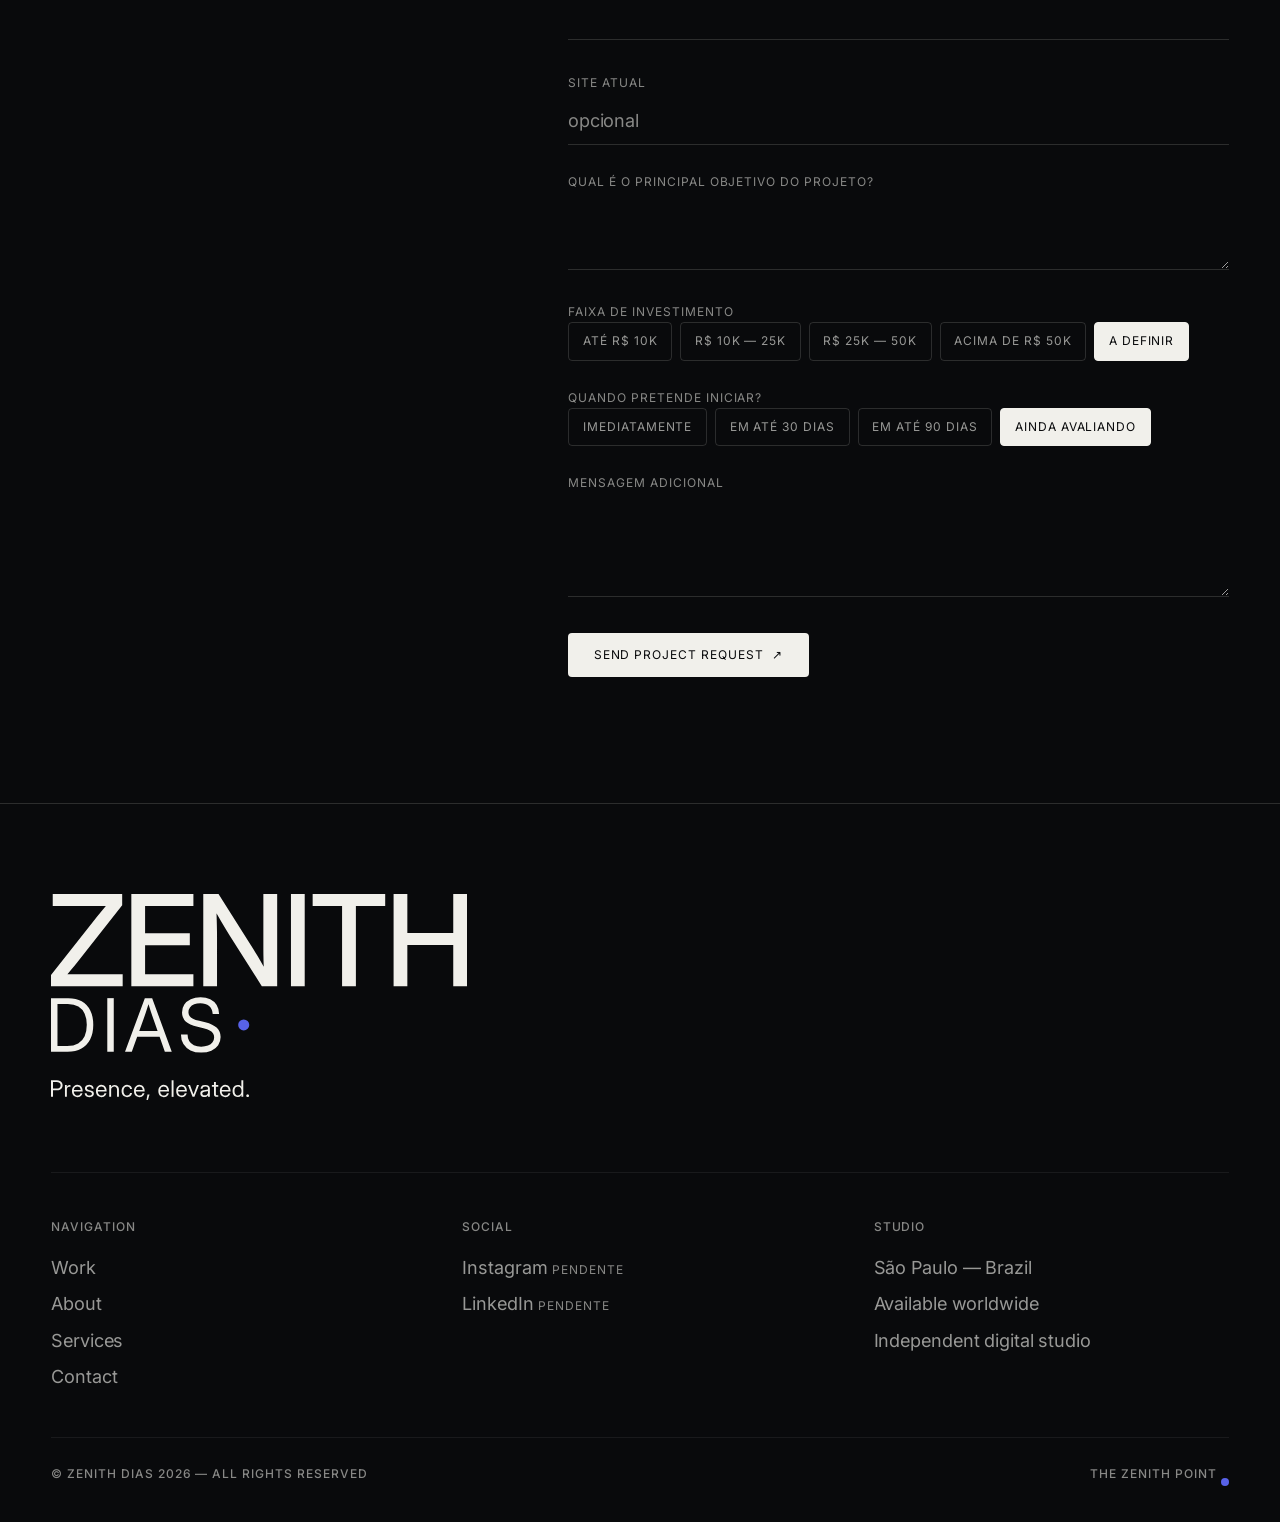
==== commit ae348599: "A empresa assina à mão, e pinga o ponto no fim A ASSINATURA Acima da ficha do fundador, a marca é es" ====
--- a/index.html
+++ b/index.html
@@ -684,6 +684,42 @@
           </p>
         </div>
 
+        <div class="sobre__lado">
+          <!-- O BLOCO DE ASSINATURA, como o desenhista assina uma prancha.
+               Ele fecha o argumento do estúdio antes da ficha de quem o
+               fundou — a empresa assina, e depois se identifica.
+
+               A primeira versão revelava a marca por clip-path, da esquerda
+               para a direita. O Gabriel apontou o defeito conceitual: recorte
+               mostra uma forma que JÁ EXISTE, e não dá impressão de escrita.
+
+               Esta é uma caligrafia desenhada à mão em path de LINHA ÚNICA,
+               em seis traços, animada por stroke-dashoffset. O traço segue o
+               caminho da caneta — sobe, desce, volta — e é isso que lê como
+               alguém escrevendo na hora.
+
+               A ordem é a que a mão faria: "Zenith" de uma vez, levanta a
+               caneta, o "D", o "ias", a barra do t e os dois pingos.
+               pathLength="1" em todos: assim o dasharray não depende do
+               comprimento real de cada traço. -->
+          <figure class="assinatura" data-assina>
+          <svg class="assinatura__firma" viewBox="0 0 560 180" role="img"
+               aria-label="Assinatura da Zenith Dias">
+          <path class="t t--zenith" pathLength="1" d="M 52 62 C 66 44 104 38 128 46 C 142 51 138 64 120 78 C 104 91 82 110 70 124 C 62 133 68 140 80 140 C 96 140 110 133 120 124 C 128 116 126 104 136 102 C 146 100 150 112 142 120 C 136 127 128 129 122 126 C 128 136 142 140 154 132 C 158 128 160 112 159 104 C 158 116 157 128 159 133 C 163 120 171 104 181 104 C 189 104 189 122 187 133 C 191 124 196 110 201 104 C 205 112 203 126 205 133 C 210 126 219 96 225 66 C 227 56 232 57 230 68 C 225 94 219 118 221 130 C 223 138 233 136 241 126 C 248 116 261 74 269 54 C 273 46 279 49 275 62 C 267 88 257 116 257 133 C 261 118 269 104 279 104 C 287 104 287 121 285 133 C 291 126 299 119 307 117"/>
+          <path class="t t--d" pathLength="1" d="M 378 50 C 375 78 372 108 371 132 C 394 133 416 120 421 97 C 426 73 411 49 388 49 C 384 49 380 49 378 50"/>
+          <path class="t t--ias" pathLength="1" d="M 434 130 C 438 120 442 110 446 104 C 449 113 448 124 449 131 C 455 124 463 112 472 106 C 464 101 456 106 455 116 C 454 126 462 133 470 130 C 477 127 479 117 474 109 C 477 116 476 126 478 131 C 482 134 487 132 491 127 C 496 122 502 116 505 110 C 507 105 500 102 496 106 C 492 110 497 116 503 119 C 509 122 509 128 503 131 C 497 133 491 131 489 127"/>
+          <path class="t t--barra" pathLength="1" d="M 212 86 C 222 82 236 82 246 86"/>
+          <path class="t t--pingo1" pathLength="1" d="M 203 84 l 0.1 0"/>
+          <path class="t t--pingo2" pathLength="1" d="M 446 84 l 0.1 0"/>
+            <!-- O Zenith Point, pingado por último. É um circle e não um
+                 path com dasharray porque o gesto é outro: os traços a mão
+                 SÃO percorridos, este é PRESSIONADO. Daí a escala com um
+                 pequeno excesso, que é a caneta encostando e assentando. -->
+            <circle class="ponto" cx="520" cy="126" r="5.6"/>
+          </svg>
+            <span class="assinatura__fio" aria-hidden="true"></span>
+          </figure>
+
         <dl class="sobre__ficha rotulo" data-reveal style="--d:.28s">
           <div><dt>FOUNDED BY</dt><dd>GABRIEL DIAS</dd></div>
           <div><dt>EST.</dt><dd>2026</dd></div>
@@ -691,6 +727,7 @@
           <div><dt>ESCOPO</dt><dd>AVAILABLE WORLDWIDE</dd></div>
           <div><dt>MODELO</dt><dd>ESTÚDIO INDEPENDENTE</dd></div>
         </dl>
+        </div>
       </div>
     </div>
   </section>
--- a/assets/css/styles.css
+++ b/assets/css/styles.css
@@ -1317,6 +1317,81 @@
   .sobre__grid { grid-template-columns: 1.25fr .75fr; align-items: start; }
 }
 .sobre__txt { display: flex; flex-direction: column; gap: 1.25rem; color: var(--fg-dim); max-width: 52ch; }
+.sobre__lado { display: flex; flex-direction: column; }
+
+/* ── A ASSINATURA QUE SE ESCREVE ─────────────────────────────────────────
+   Mesma mecânica do portfólio pessoal: a marca é REVELADA da esquerda para a
+   direita por clip-path, e um fio se desenha sob ela. Não é traçado de path —
+   traçar contorno de letra cheia desenharia o CONTORNO dela, não a escrita.
+
+   A ordem importa: o fio começa primeiro e a marca entra 0,55s depois. É a
+   leitura de assinar — risca-se a linha, depois assina-se em cima dela.
+
+   O gatilho é próprio, com 55% do bloco visível, e não o data-reveal do site,
+   que dispara com 12%: com 12% a escrita terminava enquanto o bloco ainda
+   espiava pela borda de baixo, e ninguém via. */
+.assinatura { margin: 0 0 clamp(1.75rem, 4vh, 2.75rem); }
+.assinatura__firma {
+  display: block; width: clamp(186px, 76%, 262px); height: auto;
+  overflow: visible;
+  fill: none; stroke: var(--fg);
+  stroke-width: 4.2; stroke-linecap: round; stroke-linejoin: round;
+}
+.assinatura__firma .t--pingo1,
+.assinatura__firma .t--pingo2 { stroke-width: 5.4; }
+.assinatura__firma .ponto { fill: var(--accent); stroke: none; }
+.assinatura__fio {
+  display: block; height: 1px; background: var(--rule);
+  margin-top: clamp(.8rem, 1.8vh, 1.2rem);
+}
+
+/* A ESCRITA.
+   pathLength="1" em cada traço deixa o dasharray independente do comprimento
+   real: 1 é o traço inteiro, offset 1 é a caneta ainda no ar.
+
+   Os tempos são proporcionais ao tamanho de cada traço, não iguais — caneta
+   que percorre "Zenith" e o pingo do i na mesma duração não lê como mão.
+
+   O estado inicial só existe com JS: sem ele a assinatura já está escrita,
+   porque nada a desenharia. */
+.has-js .assinatura__firma .t { stroke-dasharray: 1; stroke-dashoffset: 1; }
+.has-js .assinatura__fio { transform: scaleX(0); transform-origin: left center; }
+
+.has-js .assinatura.is-assinada .assinatura__fio {
+  transform: scaleX(1);
+  transition: transform .9s cubic-bezier(.22, .7, .25, 1);
+}
+.has-js .assinatura.is-assinada .assinatura__firma .t {
+  stroke-dashoffset: 0;
+  /* linear de propósito: a mão não acelera no meio de uma letra */
+  transition: stroke-dashoffset var(--dur, .6s) linear var(--atraso, 0s);
+}
+.has-js .assinatura.is-assinada .t--zenith { --dur: 1.4s;  --atraso: .5s; }
+.has-js .assinatura.is-assinada .t--d      { --dur: .45s;  --atraso: 1.95s; }
+.has-js .assinatura.is-assinada .t--ias    { --dur: .75s;  --atraso: 2.45s; }
+.has-js .assinatura.is-assinada .t--barra  { --dur: .2s;   --atraso: 3.25s; }
+.has-js .assinatura.is-assinada .t--pingo1 { --dur: .1s;   --atraso: 3.5s; }
+.has-js .assinatura.is-assinada .t--pingo2 { --dur: .1s;   --atraso: 3.62s; }
+
+/* O ponto é PRESSIONADO, não percorrido: escala com um excesso curto, que é
+   a caneta encostando e assentando. transform-box: fill-box para a origem
+   ser o centro do próprio círculo e não a do SVG inteiro. */
+@keyframes zdPinga {
+  0%   { transform: scale(0); }
+  62%  { transform: scale(1.22); }
+  100% { transform: scale(1); }
+}
+.has-js .assinatura__firma .ponto {
+  transform: scale(0);
+  transform-box: fill-box; transform-origin: center;
+}
+.has-js .assinatura.is-assinada .assinatura__firma .ponto {
+  /* A ultrapassagem fica nos KEYFRAMES (1,22 e assenta), que é o gesto da
+     tinta. A curva é a desaceleração do site: duas ultrapassagens empilhadas
+     — keyframe e curva — davam um repique maior do que o pretendido. */
+  animation: zdPinga .4s var(--e-out) 3.8s both;
+}
+
 .sobre__ficha { display: flex; flex-direction: column; border-top: 1px solid var(--rule); }
 .sobre__ficha > div {
   display: flex; justify-content: space-between; gap: 1.5rem;
@@ -1506,6 +1581,11 @@
   .loader { display: none !important; }
   .cursor { display: none !important; }
   .scroll-ind__fio i { animation: none; transform: none; height: 45%; }
+  /* a assinatura ja esta escrita: o JS poe .is-assinada na hora */
+  .assinatura__firma .t { stroke-dashoffset: 0 !important; }
+  .assinatura__firma .ponto { transform: none !important; animation: none !important; }
+  .assinatura__fio { transform: none !important; }
+
   /* a grade nao anda: o JS desenha um quadro so e para */
   /* a estrela nao bate: o JS desenha so o ponto parado */
   .planta, .planta__b { transform: none !important; }
